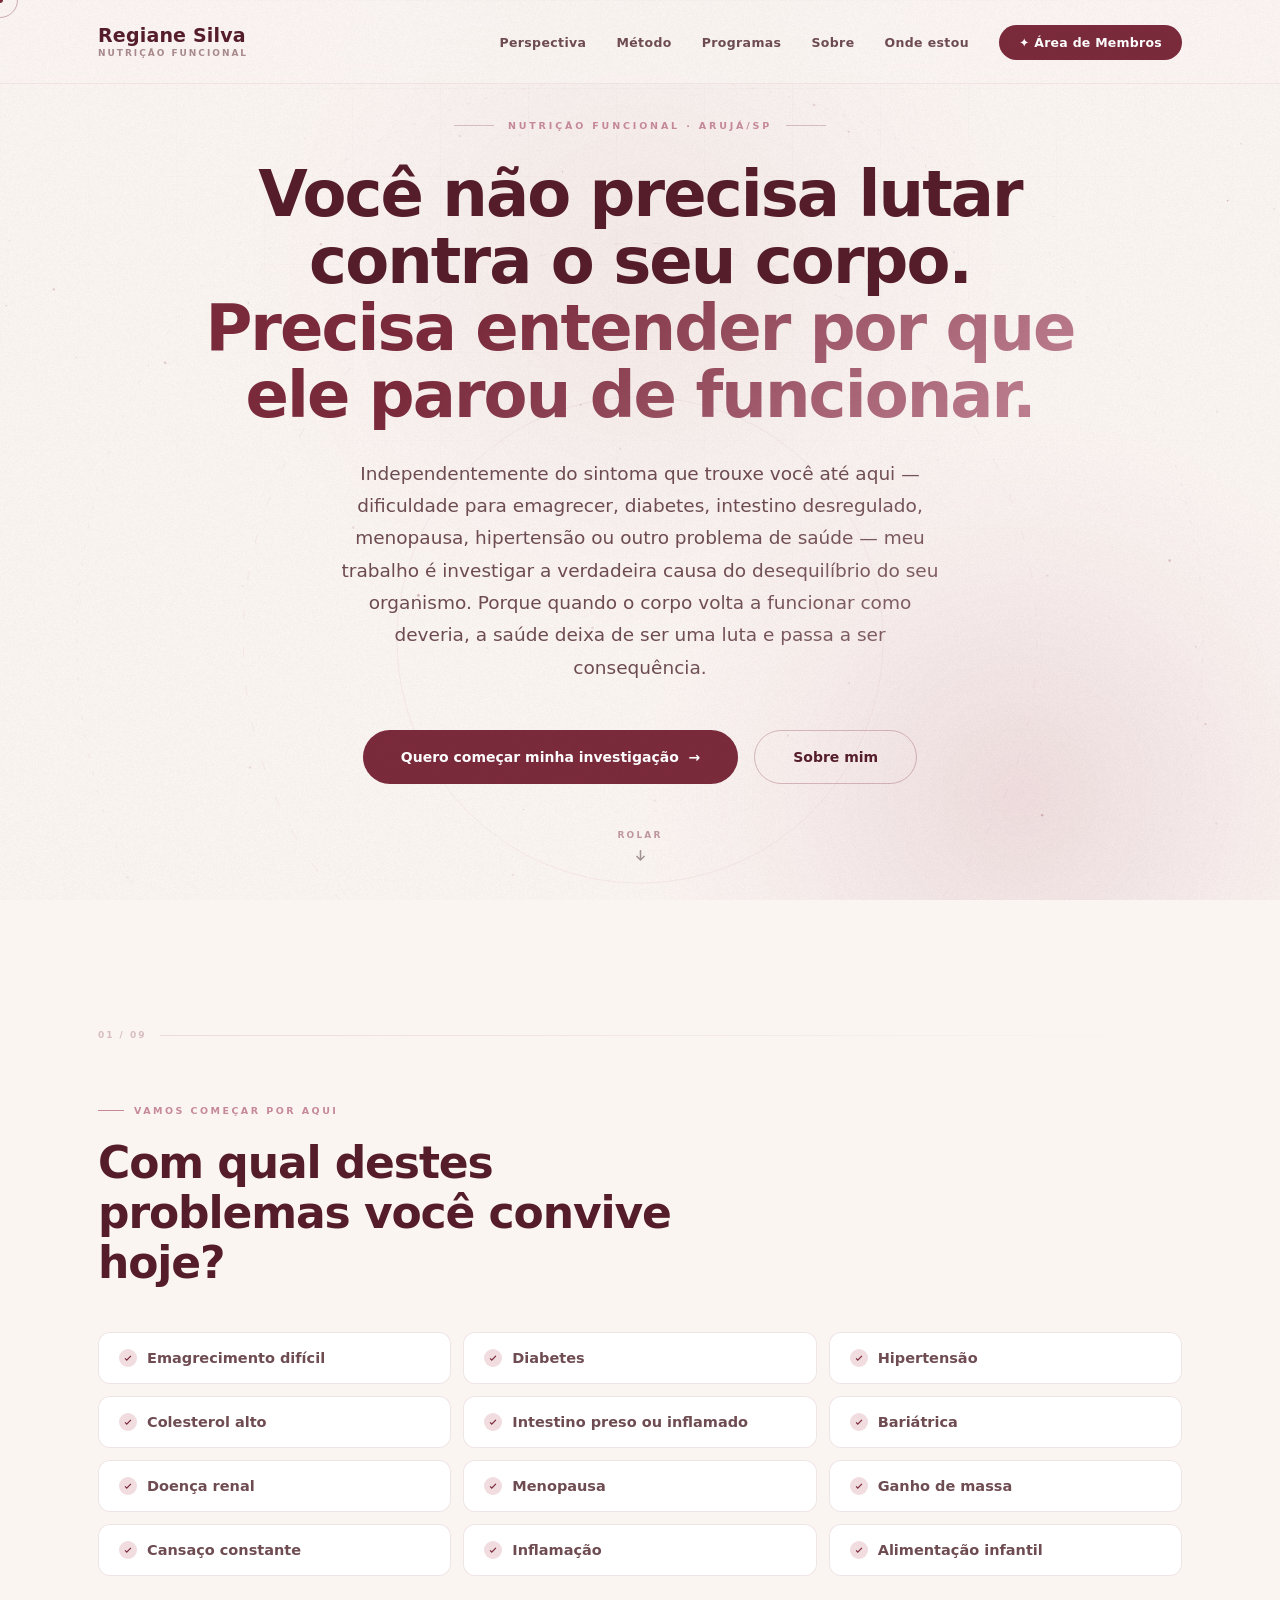
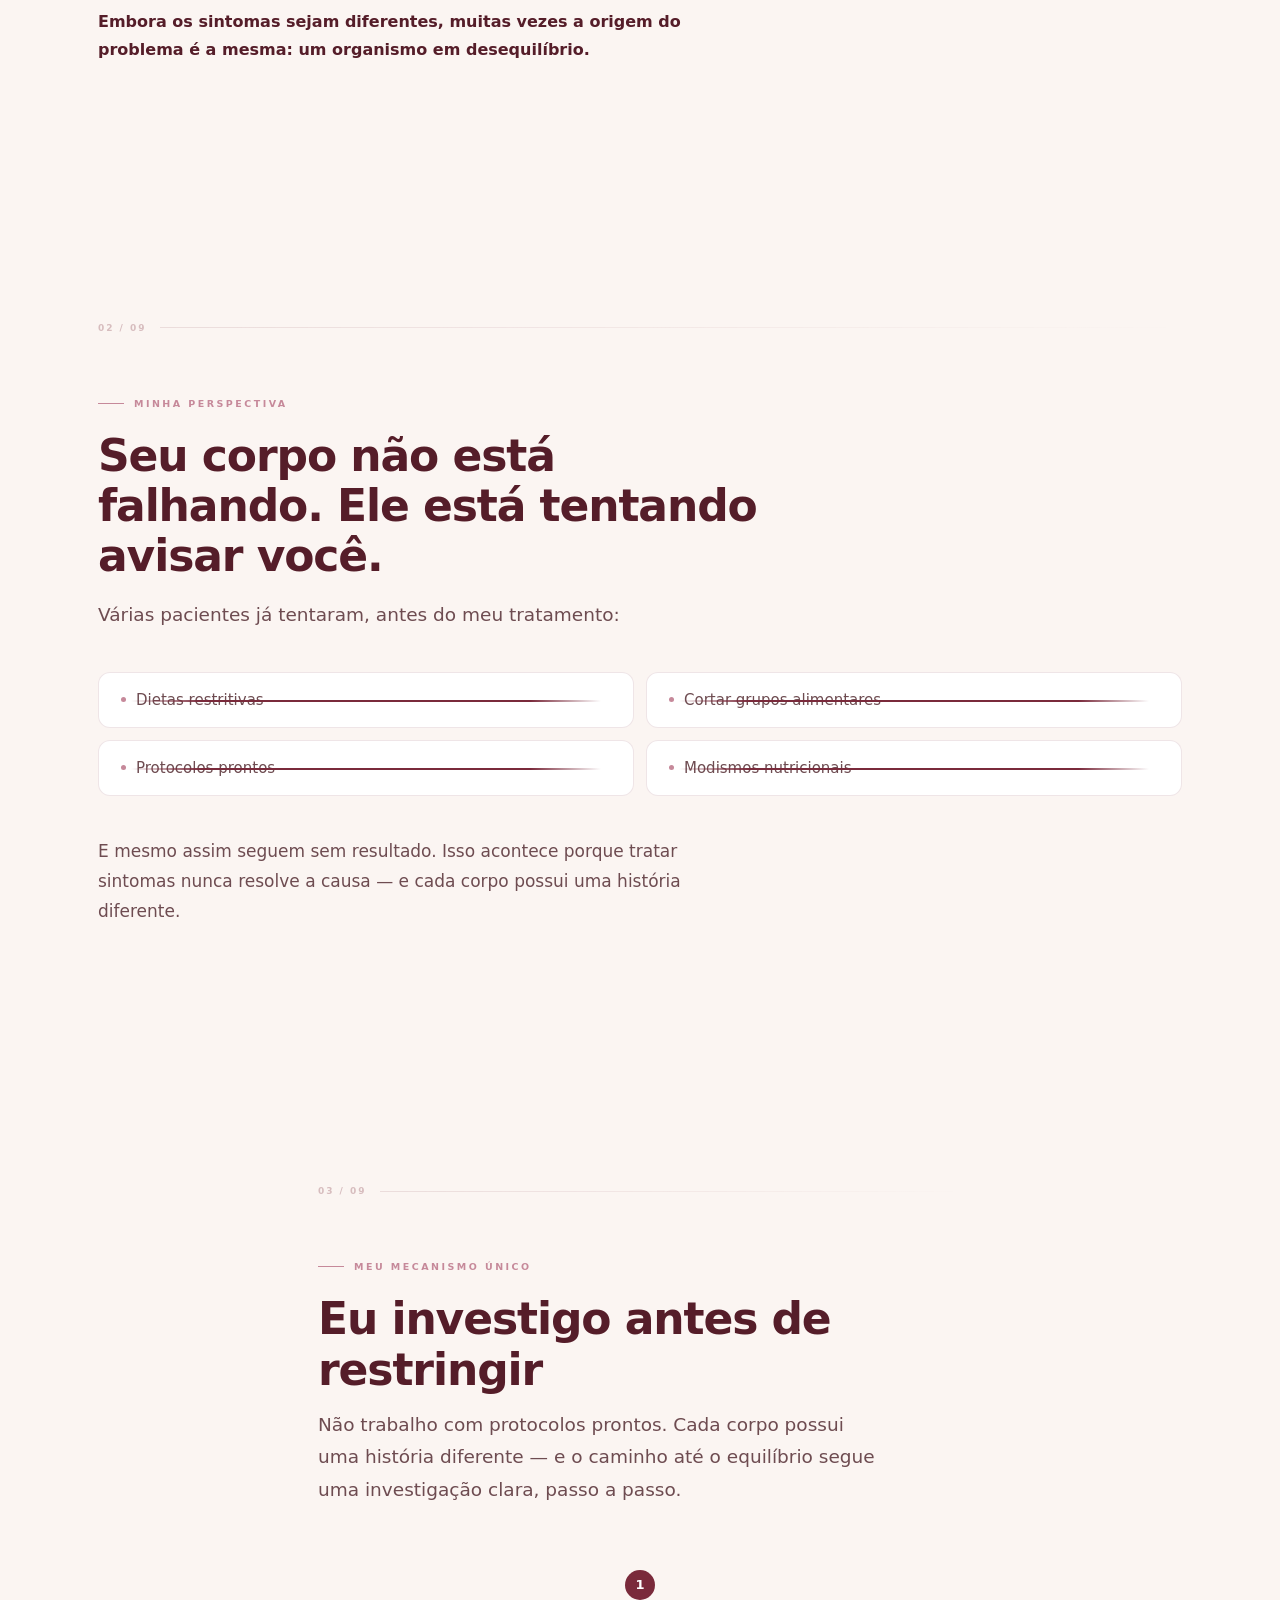
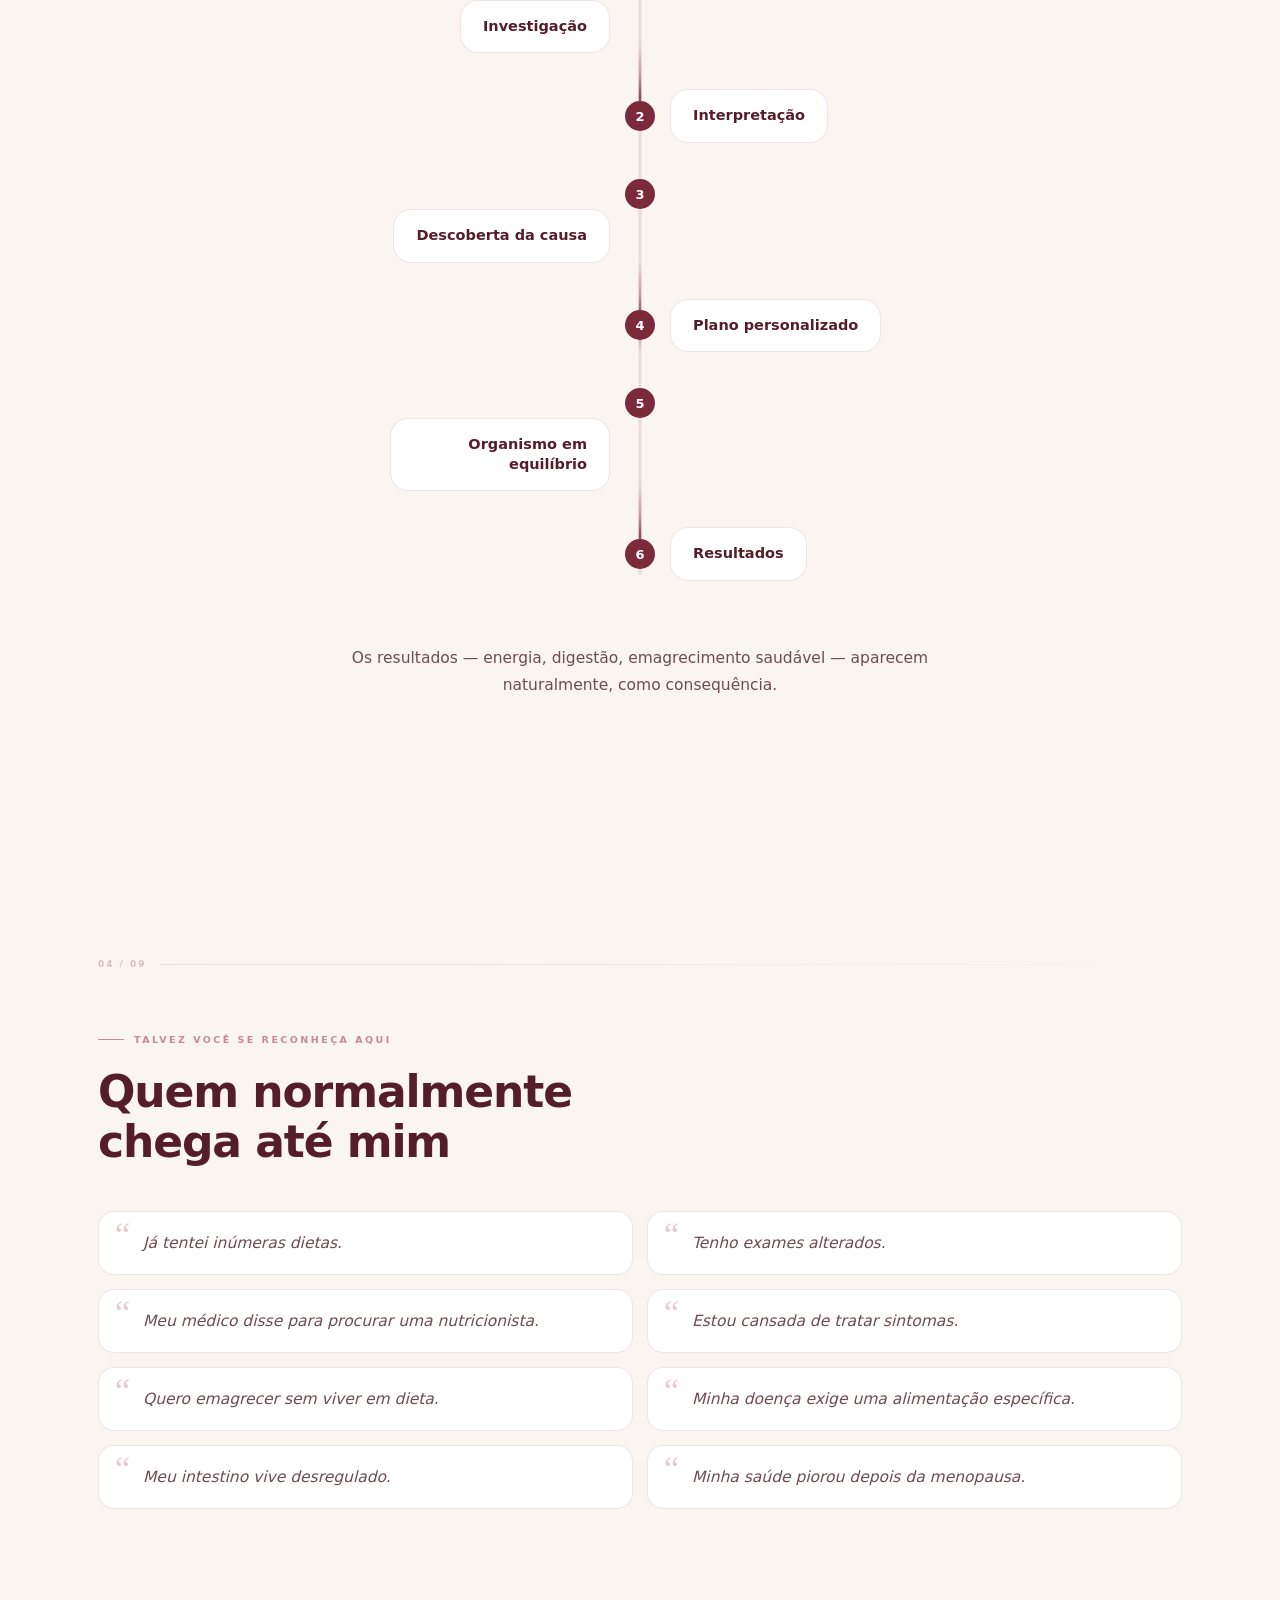
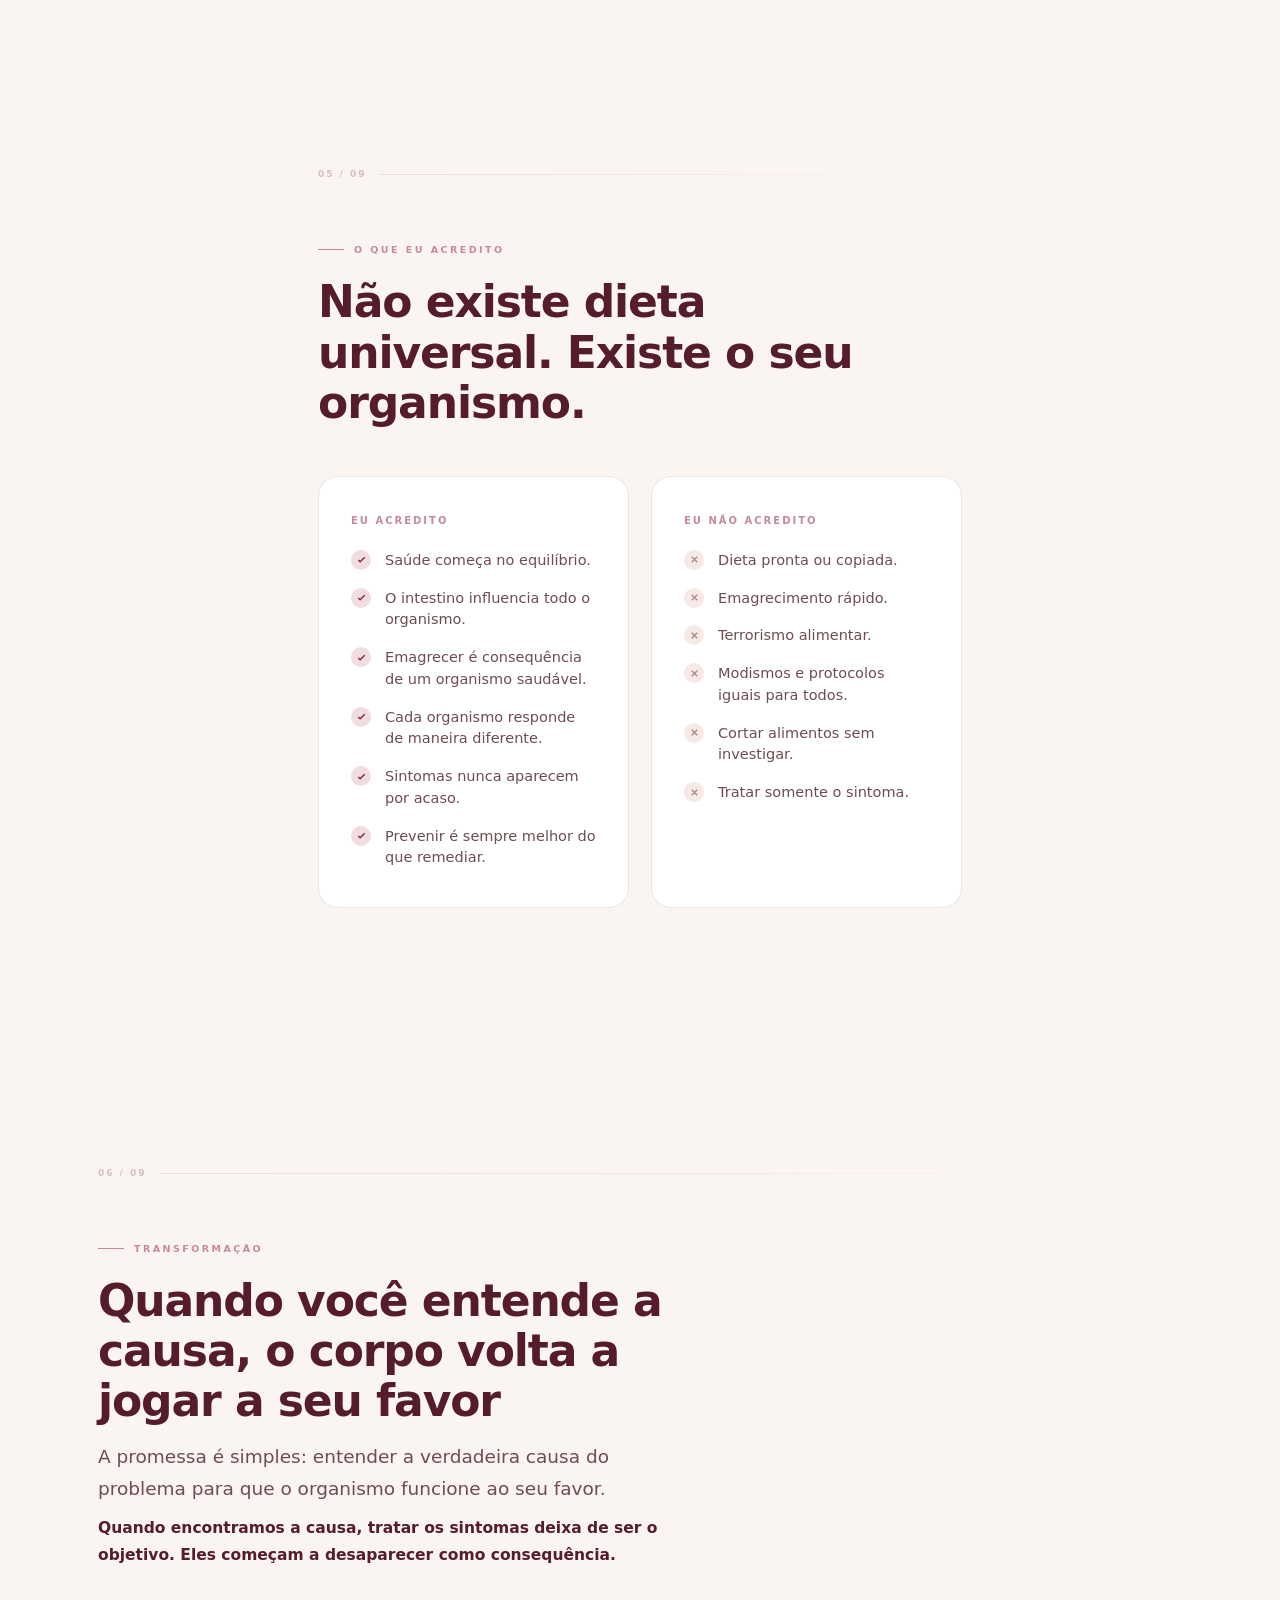
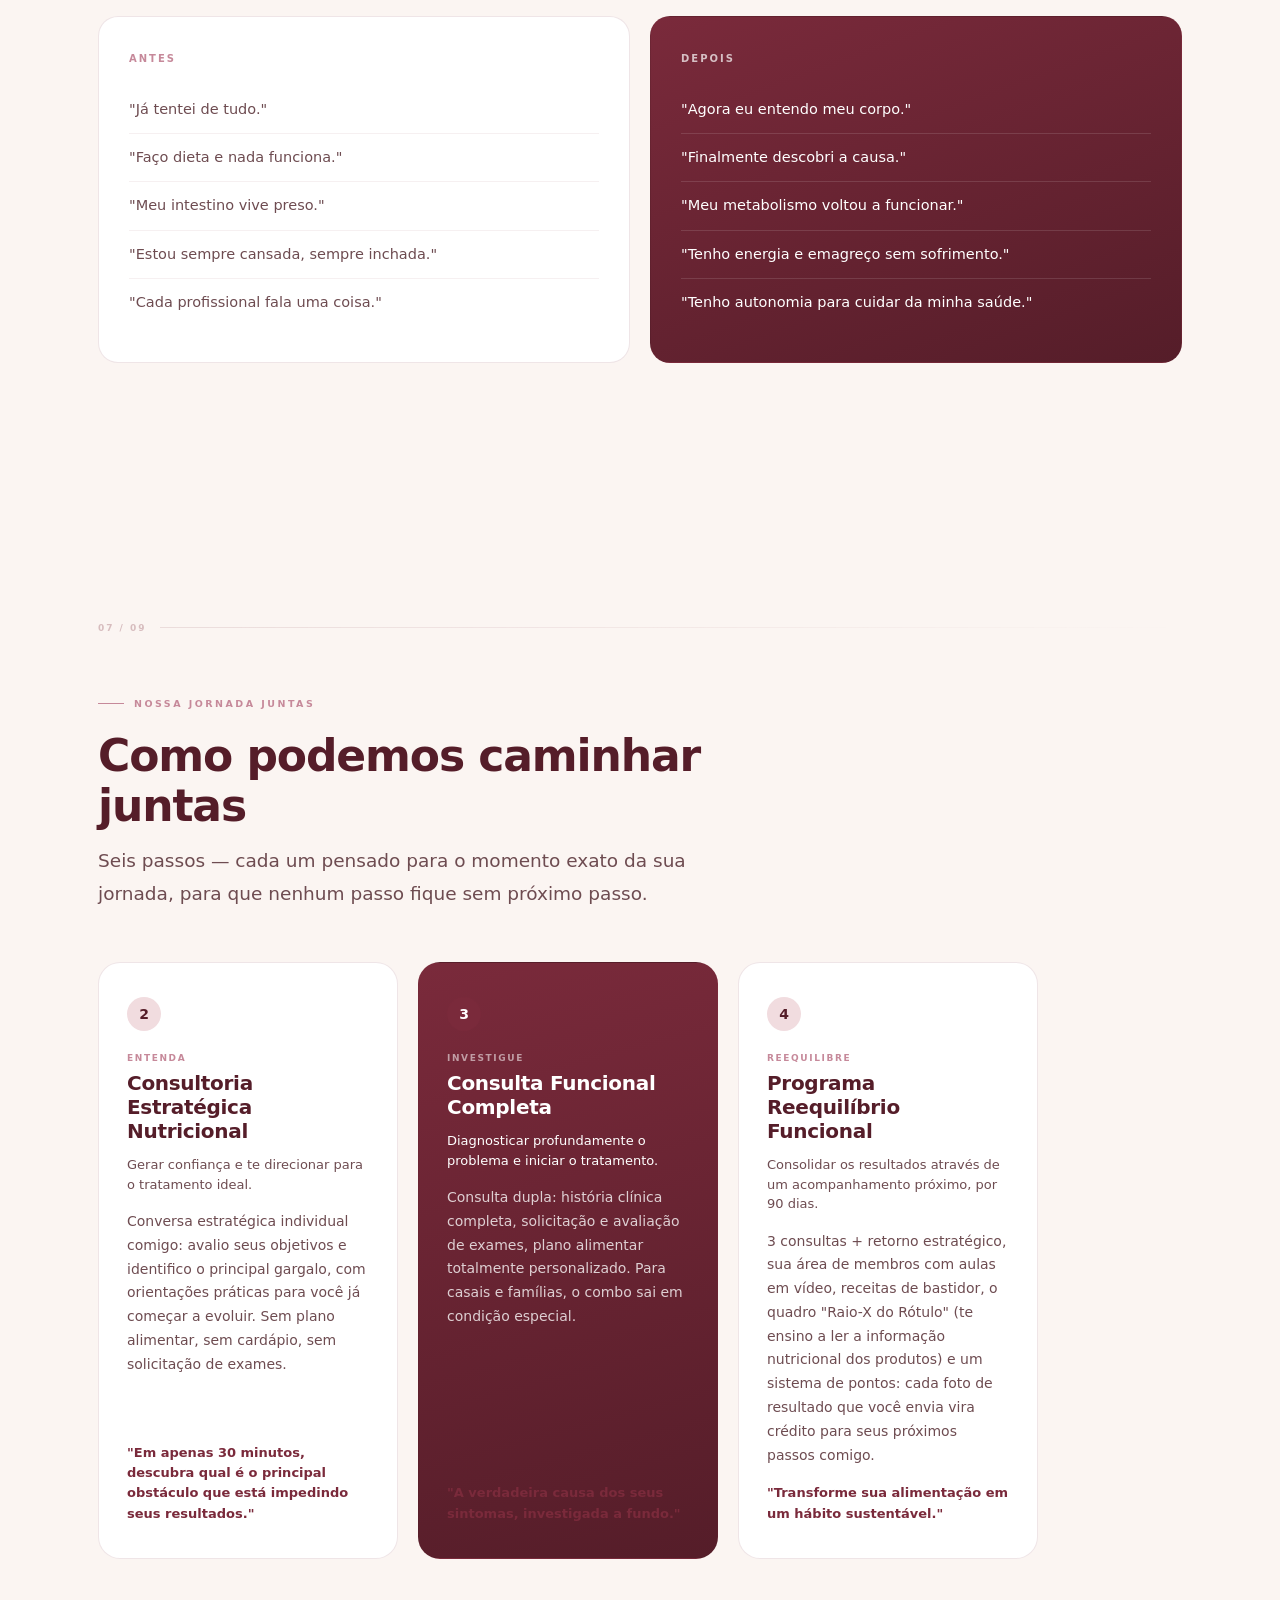
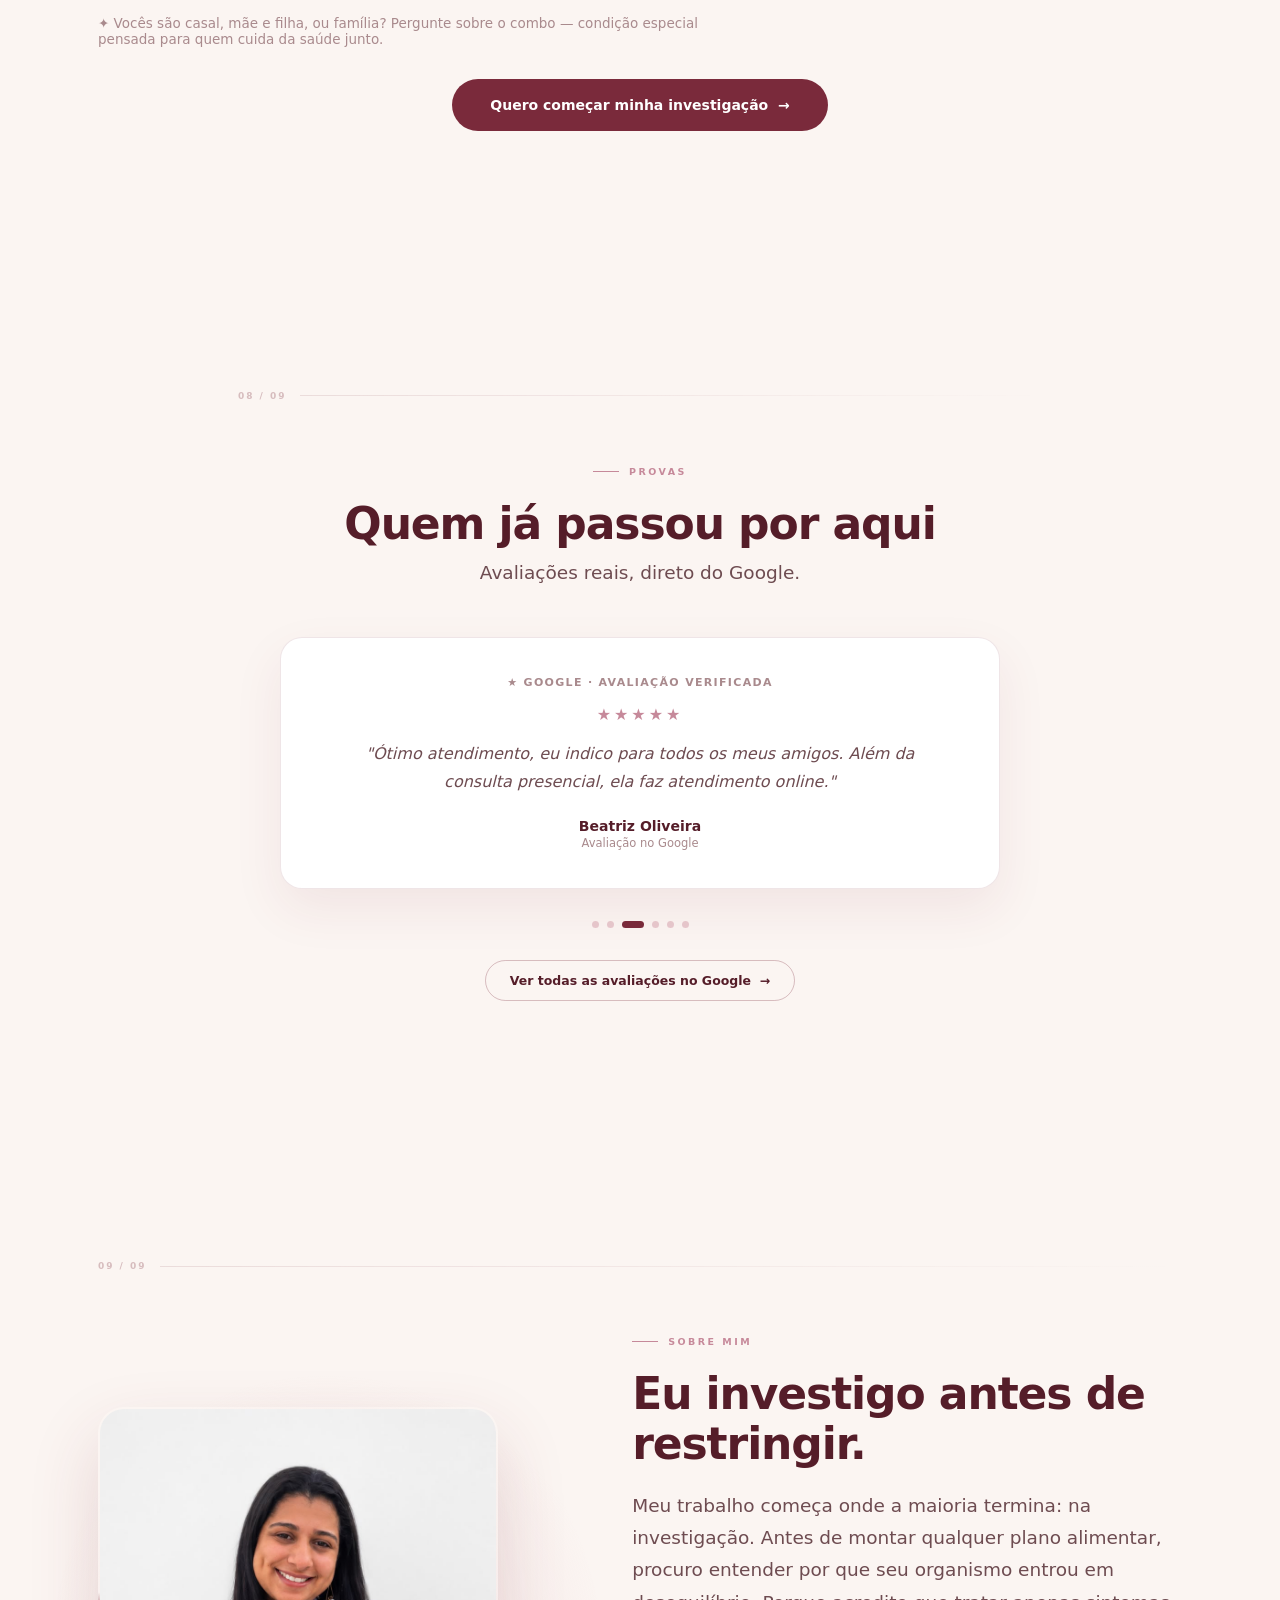
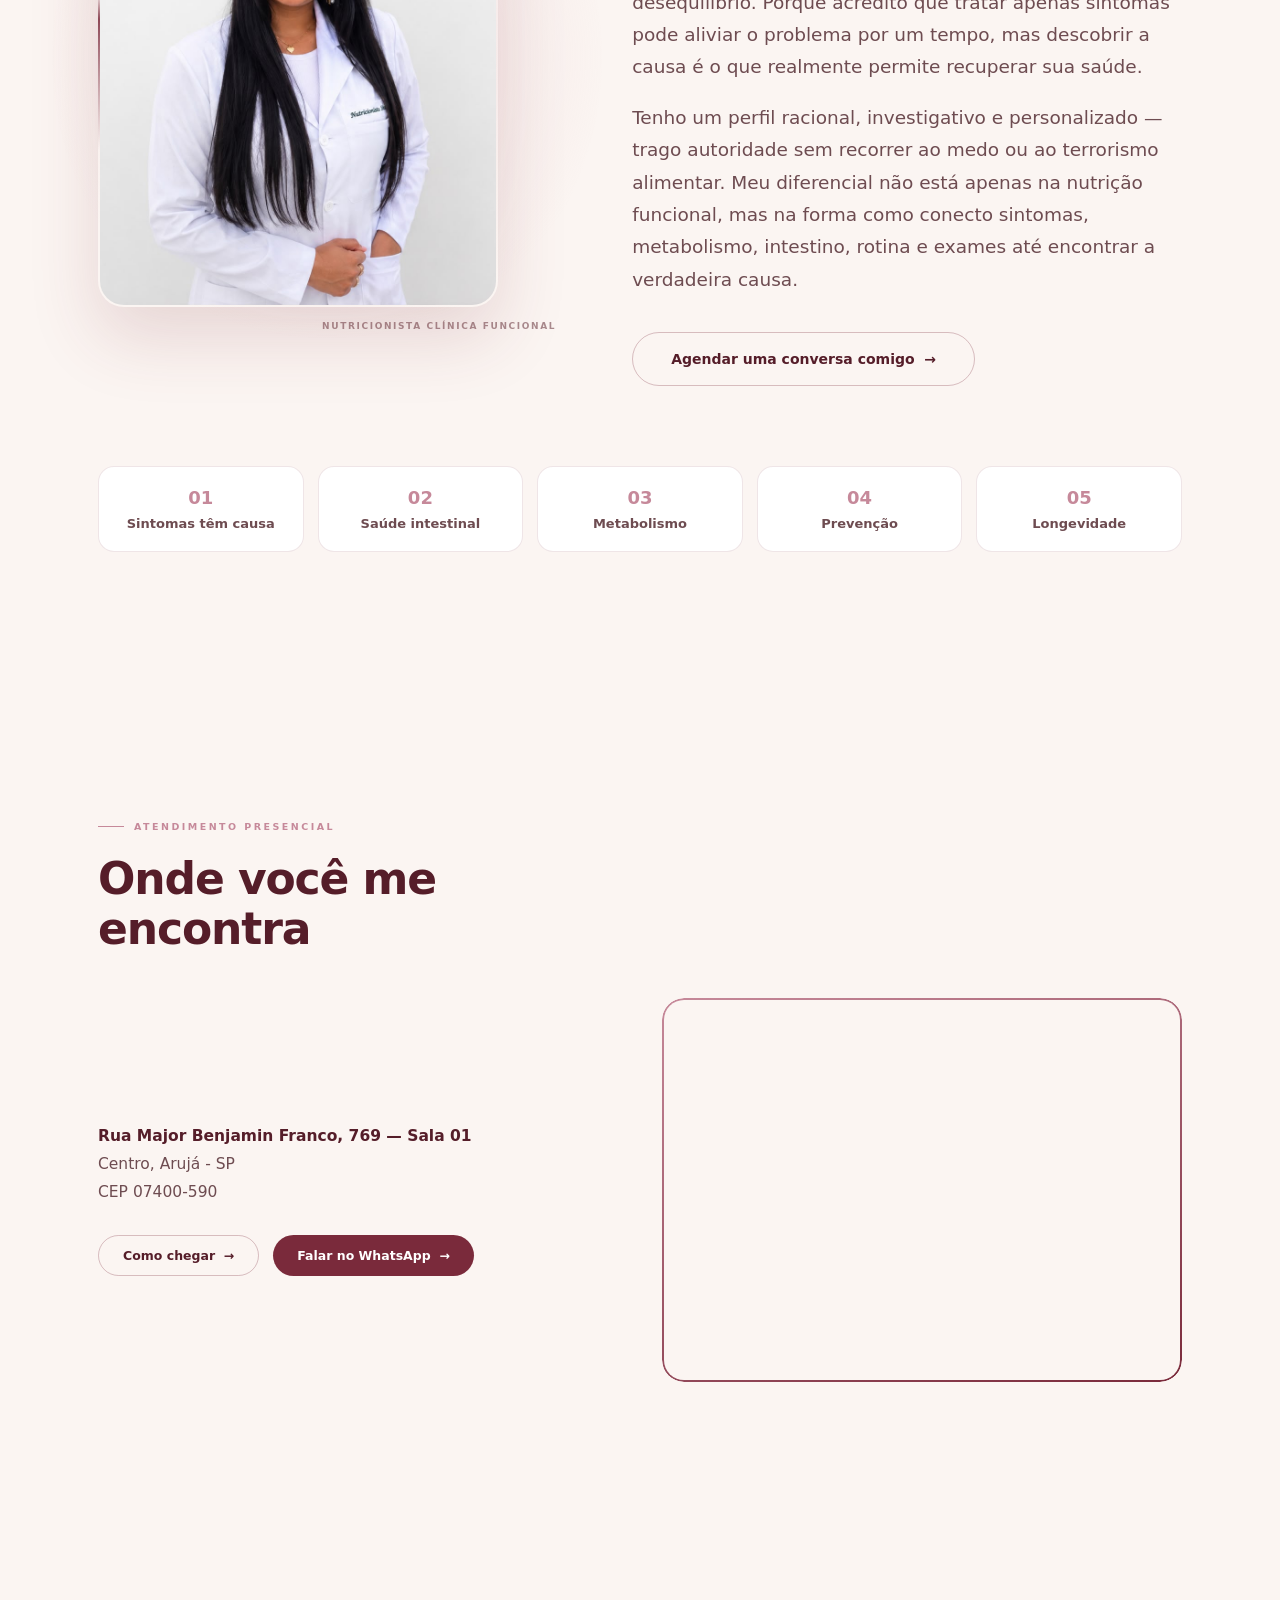
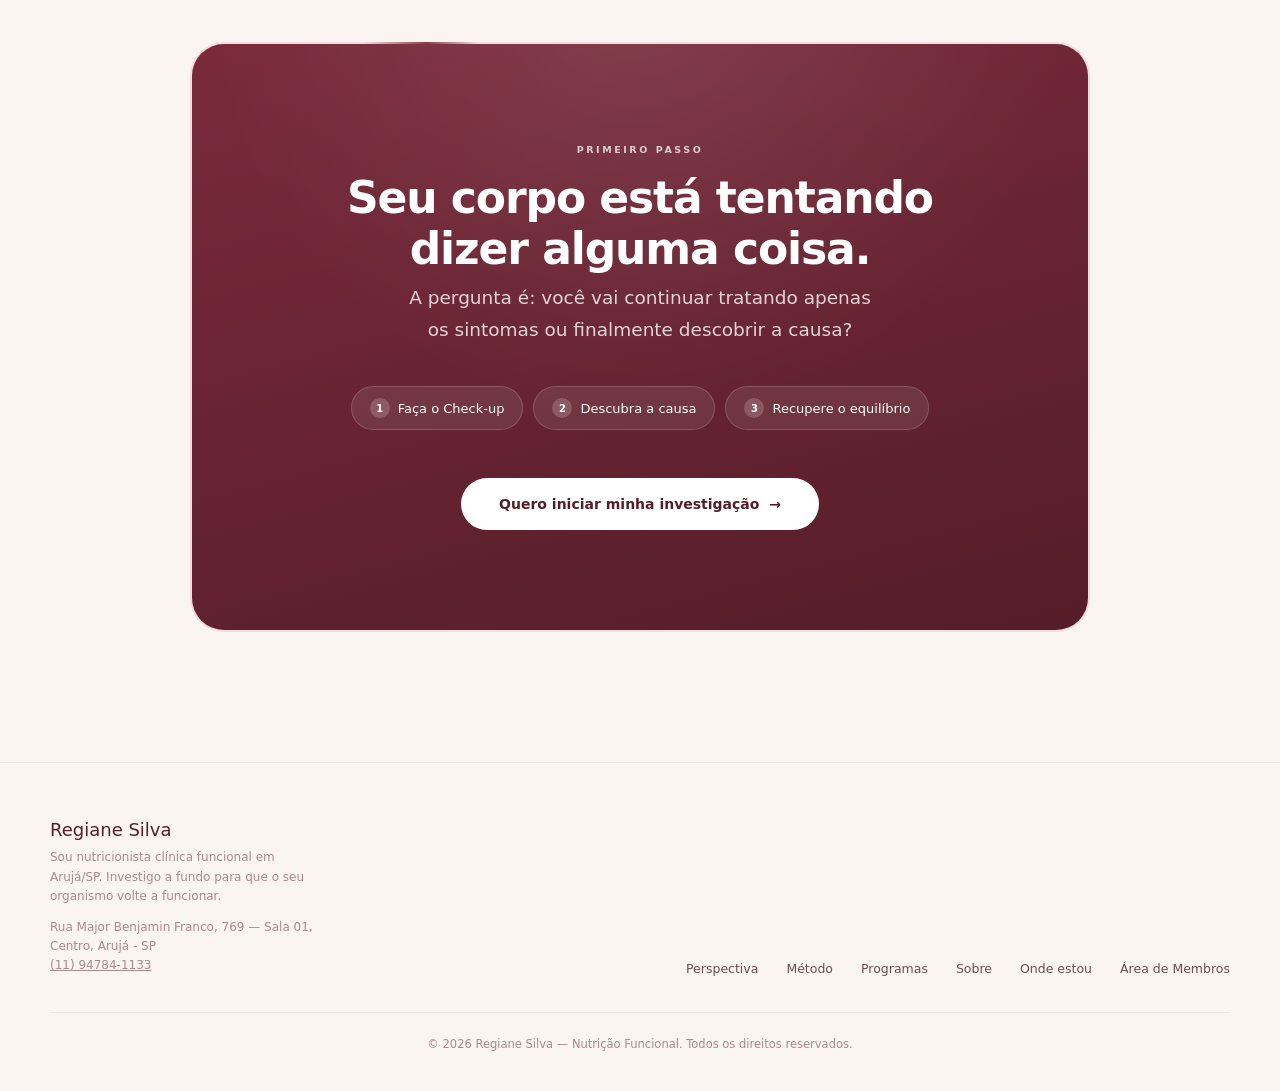
==== index.html @ 36eeb070 "Otimiza SEO: dados estruturados, Open Graph, robots.txt e sitemap Segue as recomendacoes atuais do G" ====
<!DOCTYPE html>
<html lang="pt-BR">
<head>
<meta charset="UTF-8" />
<meta name="viewport" content="width=device-width, initial-scale=1.0" />
<title>Regiane Silva — Nutrição Funcional | Investigar antes de restringir</title>
<meta name="description" content="Regiane Silva, nutricionista funcional em Arujá/SP. Investigação personalizada para encontrar a verdadeira causa dos seus sintomas — o emagrecimento vem como consequência." />
<meta name="robots" content="index, follow" />
<link rel="canonical" href="https://regianemariasilva22-sudo.github.io/site-regiane-silva/" />

<meta property="og:type" content="business.business" />
<meta property="og:site_name" content="Regiane Silva — Nutrição Funcional" />
<meta property="og:title" content="Regiane Silva — Nutrição Funcional | Investigar antes de restringir" />
<meta property="og:description" content="Regiane Silva, nutricionista funcional em Arujá/SP. Investigação personalizada para encontrar a verdadeira causa dos seus sintomas — o emagrecimento vem como consequência." />
<meta property="og:image" content="https://regianemariasilva22-sudo.github.io/site-regiane-silva/assets/img/regiane-retrato.jpg" />
<meta property="og:url" content="https://regianemariasilva22-sudo.github.io/site-regiane-silva/" />
<meta property="og:locale" content="pt_BR" />
<meta name="twitter:card" content="summary_large_image" />
<meta name="twitter:title" content="Regiane Silva — Nutrição Funcional" />
<meta name="twitter:description" content="Investigação personalizada para encontrar a verdadeira causa dos seus sintomas — o emagrecimento vem como consequência." />
<meta name="twitter:image" content="https://regianemariasilva22-sudo.github.io/site-regiane-silva/assets/img/regiane-retrato.jpg" />

<script type="application/ld+json">
{
  "@context": "https://schema.org",
  "@type": "Dietitian",
  "name": "Regiane Silva",
  "image": "https://regianemariasilva22-sudo.github.io/site-regiane-silva/assets/img/regiane-retrato.jpg",
  "description": "Nutricionista clínica funcional em Arujá/SP. Investigação personalizada da causa dos sintomas, com foco em emagrecimento como consequência do reequilíbrio do organismo.",
  "url": "https://regianemariasilva22-sudo.github.io/site-regiane-silva/",
  "telephone": "+5511947841133",
  "priceRange": "$$",
  "address": {
    "@type": "PostalAddress",
    "streetAddress": "Rua Major Benjamin Franco, 769 - Sala 01",
    "addressLocality": "Arujá",
    "addressRegion": "SP",
    "postalCode": "07400-590",
    "addressCountry": "BR"
  }
}
</script>

<link rel="stylesheet" href="assets/css/style.css" />
</head>
<body>

<!-- ── fixed elements ── -->
<canvas id="bg-canvas"></canvas>
<canvas id="grain-canvas"></canvas>
<div class="grid-bg"></div>
<div class="scan-line"></div>
<div class="c-dot" id="cdot"></div>
<div class="c-ring" id="cring"></div>

<!-- ── loader ── -->
<div id="loader">
  <div class="loader-mark">Regiane Silva</div>
  <div class="loader-bar-wrap"><div class="loader-bar" id="loader-bar"></div></div>
</div>

<!-- ── nav ── -->
<nav>
  <div class="nav-inner">
    <a href="#home" class="nav-logo">
      <span class="lg-name">Regiane Silva</span>
      <span class="lg-sub">Nutrição Funcional</span>
    </a>
    <ul class="nav-links">
      <li><a href="#perspectiva">Perspectiva</a></li>
      <li><a href="#metodo">Método</a></li>
      <li><a href="#produtos">Programas</a></li>
      <li><a href="#sobre">Sobre</a></li>
      <li><a href="#local">Onde estou</a></li>
      <li><a href="membros/index.html" class="nav-cta">✦ Área de Membros</a></li>
    </ul>
    <button class="nav-toggle" aria-label="Abrir menu"><span></span><span></span><span></span></button>
  </div>
</nav>

<!-- ══════════════════════════════ HERO ══════════════════════════════ -->
<section class="hero" id="home">
  <svg class="hero-rings" viewBox="0 0 1000 1000" preserveAspectRatio="xMidYMid slice">
    <circle class="orbit orbit-1" cx="500" cy="500" r="440"/>
    <circle class="orbit orbit-2" cx="500" cy="500" r="310"/>
    <circle class="orbit orbit-3" cx="500" cy="500" r="190" stroke-width=".3"/>
  </svg>
  <div class="hero-glow"></div>

  <p class="hero-eyebrow reveal">Nutrição Funcional · Arujá/SP</p>
  <h1 class="h1 reveal">
    Você não precisa lutar<br>contra o seu corpo.
    <em>Precisa entender por que ele parou de funcionar.</em>
  </h1>
  <p class="lead reveal">Independentemente do sintoma que trouxe você até aqui — dificuldade para emagrecer, diabetes, intestino desregulado, menopausa, hipertensão ou outro problema de saúde — meu trabalho é investigar a verdadeira causa do desequilíbrio do seu organismo. Porque quando o corpo volta a funcionar como deveria, a saúde deixa de ser uma luta e passa a ser consequência.</p>
  <div class="hero-actions">
    <a href="https://wa.me/5511947841133?text=Ol%C3%A1%2C%20Regiane%21%20Vim%20pelo%20site%20e%20quero%20come%C3%A7ar%20minha%20investiga%C3%A7%C3%A3o." target="_blank" rel="noopener" class="btn btn-primary reveal">Quero começar minha investigação &nbsp;→</a>
    <a href="#sobre" class="btn btn-outline reveal">Sobre mim</a>
  </div>

  <div class="scroll-hint" aria-hidden="true">
    <span>Rolar</span>
    <svg width="14" height="14" viewBox="0 0 14 14" fill="none" stroke="currentColor" stroke-width="1.5"><path d="M7 2v10M3 8l4 4 4-4"/></svg>
  </div>
</section>

<!-- ══════════════════════════════ IDENTIFICAÇÃO ══════════════════════════════ -->
<section data-step="1">
  <div class="container">
    <div class="sec-divider"><span class="num">01 / 09</span><div class="line"></div></div>
    <div class="sec-tag reveal">Vamos começar por aqui</div>
    <h2 class="h2 reveal" style="max-width:640px;margin-bottom:8px;">Com qual destes problemas você convive hoje?</h2>

    <div class="id-grid">
      <div class="id-pill reveal"><span class="chk"><svg viewBox="0 0 24 24" fill="none" stroke="currentColor" stroke-width="3"><path d="M5 13l4 4L19 7"/></svg></span>Emagrecimento difícil</div>
      <div class="id-pill reveal d1"><span class="chk"><svg viewBox="0 0 24 24" fill="none" stroke="currentColor" stroke-width="3"><path d="M5 13l4 4L19 7"/></svg></span>Diabetes</div>
      <div class="id-pill reveal d2"><span class="chk"><svg viewBox="0 0 24 24" fill="none" stroke="currentColor" stroke-width="3"><path d="M5 13l4 4L19 7"/></svg></span>Hipertensão</div>
      <div class="id-pill reveal d3"><span class="chk"><svg viewBox="0 0 24 24" fill="none" stroke="currentColor" stroke-width="3"><path d="M5 13l4 4L19 7"/></svg></span>Colesterol alto</div>
      <div class="id-pill reveal d4"><span class="chk"><svg viewBox="0 0 24 24" fill="none" stroke="currentColor" stroke-width="3"><path d="M5 13l4 4L19 7"/></svg></span>Intestino preso ou inflamado</div>
      <div class="id-pill reveal d5"><span class="chk"><svg viewBox="0 0 24 24" fill="none" stroke="currentColor" stroke-width="3"><path d="M5 13l4 4L19 7"/></svg></span>Bariátrica</div>
      <div class="id-pill reveal"><span class="chk"><svg viewBox="0 0 24 24" fill="none" stroke="currentColor" stroke-width="3"><path d="M5 13l4 4L19 7"/></svg></span>Doença renal</div>
      <div class="id-pill reveal d1"><span class="chk"><svg viewBox="0 0 24 24" fill="none" stroke="currentColor" stroke-width="3"><path d="M5 13l4 4L19 7"/></svg></span>Menopausa</div>
      <div class="id-pill reveal d2"><span class="chk"><svg viewBox="0 0 24 24" fill="none" stroke="currentColor" stroke-width="3"><path d="M5 13l4 4L19 7"/></svg></span>Ganho de massa</div>
      <div class="id-pill reveal d3"><span class="chk"><svg viewBox="0 0 24 24" fill="none" stroke="currentColor" stroke-width="3"><path d="M5 13l4 4L19 7"/></svg></span>Cansaço constante</div>
      <div class="id-pill reveal d4"><span class="chk"><svg viewBox="0 0 24 24" fill="none" stroke="currentColor" stroke-width="3"><path d="M5 13l4 4L19 7"/></svg></span>Inflamação</div>
      <div class="id-pill reveal d5"><span class="chk"><svg viewBox="0 0 24 24" fill="none" stroke="currentColor" stroke-width="3"><path d="M5 13l4 4L19 7"/></svg></span>Alimentação infantil</div>
    </div>

    <p class="reveal" style="font-size:16px;font-weight:600;color:var(--marsala-deep);max-width:640px;line-height:1.7;margin-top:12px;">
      Embora os sintomas sejam diferentes, muitas vezes a origem do problema é a mesma: um organismo em desequilíbrio.
    </p>
  </div>
</section>

<!-- ══════════════════════════════ PERSPECTIVA ══════════════════════════════ -->
<section id="perspectiva" data-step="2">
  <div class="container">
    <div class="sec-divider"><span class="num">02 / 09</span><div class="line"></div></div>
    <div class="sec-tag reveal">Minha Perspectiva</div>
    <h2 class="h2 reveal" style="max-width:680px;margin-bottom:18px;">Seu corpo não está falhando. Ele está tentando avisar você.</h2>
    <p class="lead reveal">Várias pacientes já tentaram, antes do meu tratamento:</p>

    <div class="tried-grid">
      <div class="tried-pill slide-l">Dietas restritivas<span class="strike"></span></div>
      <div class="tried-pill slide-r d1">Cortar grupos alimentares<span class="strike"></span></div>
      <div class="tried-pill slide-l d1">Protocolos prontos<span class="strike"></span></div>
      <div class="tried-pill slide-r d2">Modismos nutricionais<span class="strike"></span></div>
    </div>

    <p class="reveal" style="font-size:17px;font-weight:500;color:var(--ink-soft);max-width:640px;line-height:1.78;margin-top:16px;">
      E mesmo assim seguem sem resultado. Isso acontece porque tratar sintomas nunca resolve a causa — e cada corpo possui uma história diferente.
    </p>
  </div>
</section>

<!-- ══════════════════════════════ MECANISMO ÚNICO ══════════════════════════════ -->
<section id="metodo" data-step="3">
  <div class="container-sm">
    <div class="sec-divider"><span class="num">03 / 09</span><div class="line"></div></div>
    <div class="sec-tag reveal">Meu Mecanismo Único</div>
    <h2 class="h2 reveal" style="max-width:620px;margin-bottom:14px;">Eu investigo antes de restringir</h2>
    <p class="lead reveal" style="max-width:560px;">Não trabalho com protocolos prontos. Cada corpo possui uma história diferente — e o caminho até o equilíbrio segue uma investigação clara, passo a passo.</p>

    <div class="timeline">
      <div class="timeline-step reveal"><span class="tn">1</span><div class="timeline-card">Investigação</div></div>
      <div class="timeline-step reveal d1"><span class="tn">2</span><div class="timeline-card">Interpretação</div></div>
      <div class="timeline-step reveal d2"><span class="tn">3</span><div class="timeline-card">Descoberta da causa</div></div>
      <div class="timeline-step reveal d3"><span class="tn">4</span><div class="timeline-card">Plano personalizado</div></div>
      <div class="timeline-step reveal d4"><span class="tn">5</span><div class="timeline-card">Organismo em equilíbrio</div></div>
      <div class="timeline-step reveal d5"><span class="tn">6</span><div class="timeline-card">Resultados</div></div>
    </div>

    <p class="reveal" style="margin-top:8px;font-size:15.5px;color:var(--ink-soft);line-height:1.75;text-align:center;">
      Os resultados — energia, digestão, emagrecimento saudável — aparecem naturalmente, como consequência.
    </p>
  </div>
</section>

<!-- ══════════════════════════════ QUEM CHEGA ATÉ MIM ══════════════════════════════ -->
<section data-step="4">
  <div class="container">
    <div class="sec-divider"><span class="num">04 / 09</span><div class="line"></div></div>
    <div class="sec-tag reveal">Talvez você se reconheça aqui</div>
    <h2 class="h2 reveal" style="max-width:560px;margin-bottom:0;">Quem normalmente chega até mim</h2>

    <div class="quotes-grid">
      <div class="quote-pill reveal d1">Já tentei inúmeras dietas.</div>
      <div class="quote-pill reveal d2">Tenho exames alterados.</div>
      <div class="quote-pill reveal d3">Meu médico disse para procurar uma nutricionista.</div>
      <div class="quote-pill reveal d4">Estou cansada de tratar sintomas.</div>
      <div class="quote-pill reveal d1">Quero emagrecer sem viver em dieta.</div>
      <div class="quote-pill reveal d2">Minha doença exige uma alimentação específica.</div>
      <div class="quote-pill reveal d3">Meu intestino vive desregulado.</div>
      <div class="quote-pill reveal d4">Minha saúde piorou depois da menopausa.</div>
    </div>
  </div>
</section>

<!-- ══════════════════════════════ CRENÇAS ══════════════════════════════ -->
<section data-step="5">
  <div class="container-sm">
    <div class="sec-divider"><span class="num">05 / 09</span><div class="line"></div></div>
    <div class="sec-tag reveal">O que eu acredito</div>
    <h2 class="h2 reveal" style="max-width:560px;margin-bottom:0;">Não existe dieta universal. Existe o seu organismo.</h2>

    <div class="beliefs-split">
      <div class="belief-col reveal d1">
        <h4>Eu acredito</h4>
        <ul class="belief-list yes">
          <li><span class="badge"><svg viewBox="0 0 24 24" fill="none" stroke="currentColor" stroke-width="3"><path d="M5 13l4 4L19 7"/></svg></span>Saúde começa no equilíbrio.</li>
          <li><span class="badge"><svg viewBox="0 0 24 24" fill="none" stroke="currentColor" stroke-width="3"><path d="M5 13l4 4L19 7"/></svg></span>O intestino influencia todo o organismo.</li>
          <li><span class="badge"><svg viewBox="0 0 24 24" fill="none" stroke="currentColor" stroke-width="3"><path d="M5 13l4 4L19 7"/></svg></span>Emagrecer é consequência de um organismo saudável.</li>
          <li><span class="badge"><svg viewBox="0 0 24 24" fill="none" stroke="currentColor" stroke-width="3"><path d="M5 13l4 4L19 7"/></svg></span>Cada organismo responde de maneira diferente.</li>
          <li><span class="badge"><svg viewBox="0 0 24 24" fill="none" stroke="currentColor" stroke-width="3"><path d="M5 13l4 4L19 7"/></svg></span>Sintomas nunca aparecem por acaso.</li>
          <li><span class="badge"><svg viewBox="0 0 24 24" fill="none" stroke="currentColor" stroke-width="3"><path d="M5 13l4 4L19 7"/></svg></span>Prevenir é sempre melhor do que remediar.</li>
        </ul>
      </div>
      <div class="belief-col reveal d2">
        <h4>Eu não acredito</h4>
        <ul class="belief-list no">
          <li><span class="badge"><svg viewBox="0 0 24 24" fill="none" stroke="currentColor" stroke-width="3"><path d="M6 6l12 12M18 6L6 18"/></svg></span>Dieta pronta ou copiada.</li>
          <li><span class="badge"><svg viewBox="0 0 24 24" fill="none" stroke="currentColor" stroke-width="3"><path d="M6 6l12 12M18 6L6 18"/></svg></span>Emagrecimento rápido.</li>
          <li><span class="badge"><svg viewBox="0 0 24 24" fill="none" stroke="currentColor" stroke-width="3"><path d="M6 6l12 12M18 6L6 18"/></svg></span>Terrorismo alimentar.</li>
          <li><span class="badge"><svg viewBox="0 0 24 24" fill="none" stroke="currentColor" stroke-width="3"><path d="M6 6l12 12M18 6L6 18"/></svg></span>Modismos e protocolos iguais para todos.</li>
          <li><span class="badge"><svg viewBox="0 0 24 24" fill="none" stroke="currentColor" stroke-width="3"><path d="M6 6l12 12M18 6L6 18"/></svg></span>Cortar alimentos sem investigar.</li>
          <li><span class="badge"><svg viewBox="0 0 24 24" fill="none" stroke="currentColor" stroke-width="3"><path d="M6 6l12 12M18 6L6 18"/></svg></span>Tratar somente o sintoma.</li>
        </ul>
      </div>
    </div>
  </div>
</section>

<!-- ══════════════════════════════ TRANSFORMAÇÃO ══════════════════════════════ -->
<section data-step="6">
  <div class="container">
    <div class="sec-divider"><span class="num">06 / 09</span><div class="line"></div></div>
    <div class="sec-tag reveal">Transformação</div>
    <h2 class="h2 reveal" style="max-width:600px;margin-bottom:14px;">Quando você entende a causa, o corpo volta a jogar a seu favor</h2>
    <p class="lead reveal" style="max-width:600px;">A promessa é simples: entender a verdadeira causa do problema para que o organismo funcione ao seu favor.</p>
    <p class="reveal" style="font-size:15.5px;font-weight:600;color:var(--marsala-deep);max-width:600px;line-height:1.7;margin-top:10px;">
      Quando encontramos a causa, tratar os sintomas deixa de ser o objetivo. Eles começam a desaparecer como consequência.
    </p>

    <div class="ba-grid">
      <div class="ba-col before reveal d1">
        <h4>Antes</h4>
        <div class="ba-item">"Já tentei de tudo."</div>
        <div class="ba-item">"Faço dieta e nada funciona."</div>
        <div class="ba-item">"Meu intestino vive preso."</div>
        <div class="ba-item">"Estou sempre cansada, sempre inchada."</div>
        <div class="ba-item">"Cada profissional fala uma coisa."</div>
      </div>
      <div class="ba-col after reveal d2">
        <h4>Depois</h4>
        <div class="ba-item">"Agora eu entendo meu corpo."</div>
        <div class="ba-item">"Finalmente descobri a causa."</div>
        <div class="ba-item">"Meu metabolismo voltou a funcionar."</div>
        <div class="ba-item">"Tenho energia e emagreço sem sofrimento."</div>
        <div class="ba-item">"Tenho autonomia para cuidar da minha saúde."</div>
      </div>
    </div>
  </div>
</section>

<!-- ══════════════════════════════ COMO PODEMOS CAMINHAR JUNTOS ══════════════════════════════ -->
<section id="produtos" data-step="7">
  <div class="container">
    <div class="sec-divider"><span class="num">07 / 09</span><div class="line"></div></div>
    <div class="sec-tag reveal">Nossa Jornada Juntas</div>
    <h2 class="h2 reveal" style="max-width:640px;margin-bottom:14px;">Como podemos caminhar juntas</h2>
    <p class="lead reveal" style="max-width:620px;">Seis passos — cada um pensado para o momento exato da sua jornada, para que nenhum passo fique sem próximo passo.</p>

    <div class="ladder-track">
      <div class="ladder-card reveal">
        <div class="ladder-step">1</div>
        <div class="ladder-tag">Descubra</div>
        <h3 class="h3">Check-up Alimentar Funcional</h3>
        <p class="ladder-goal">Gerar consciência sobre o problema e te preparar para uma avaliação individual.</p>
        <p class="ladder-desc">Você responde um questionário sobre um sintoma específico e recebe, na hora, uma leitura inicial e um plano de melhorias para começar a agir hoje mesmo.</p>
        <p class="ladder-promise">"Descubra quais hábitos estão impedindo sua saúde de evoluir."</p>
      </div>
      <div class="ladder-card reveal d1">
        <div class="ladder-step">2</div>
        <div class="ladder-tag">Entenda</div>
        <h3 class="h3">Consultoria Estratégica Nutricional</h3>
        <p class="ladder-goal">Gerar confiança e te direcionar para o tratamento ideal.</p>
        <p class="ladder-desc">Conversa estratégica individual comigo: avalio seus objetivos e identifico o principal gargalo, com orientações práticas para você já começar a evoluir. Sem plano alimentar, sem cardápio, sem solicitação de exames.</p>
        <p class="ladder-promise">"Em apenas 30 minutos, descubra qual é o principal obstáculo que está impedindo seus resultados."</p>
      </div>
      <div class="ladder-card featured reveal d2">
        <div class="ladder-step">3</div>
        <div class="ladder-tag">Investigue</div>
        <h3 class="h3">Consulta Funcional Completa</h3>
        <p class="ladder-goal">Diagnosticar profundamente o problema e iniciar o tratamento.</p>
        <p class="ladder-desc">Consulta dupla: história clínica completa, solicitação e avaliação de exames, plano alimentar totalmente personalizado. Para casais e famílias, o combo sai em condição especial.</p>
        <p class="ladder-promise">"A verdadeira causa dos seus sintomas, investigada a fundo."</p>
      </div>
      <div class="ladder-card reveal d3">
        <div class="ladder-step">4</div>
        <div class="ladder-tag">Reequilibre</div>
        <h3 class="h3">Programa Reequilíbrio Funcional</h3>
        <p class="ladder-goal">Consolidar os resultados através de um acompanhamento próximo, por 90 dias.</p>
        <p class="ladder-desc">3 consultas + retorno estratégico, sua área de membros com aulas em vídeo, receitas de bastidor, o quadro "Raio-X do Rótulo" (te ensino a ler a informação nutricional dos produtos) e um sistema de pontos: cada foto de resultado que você envia vira crédito para seus próximos passos comigo.</p>
        <p class="ladder-promise">"Transforme sua alimentação em um hábito sustentável."</p>
      </div>
      <div class="ladder-card reveal d4">
        <div class="ladder-step">5</div>
        <div class="ladder-tag">Mantenha</div>
        <h3 class="h3">Clube Vida Funcional</h3>
        <p class="ladder-goal">Manter o relacionamento e aumentar seu tempo de cuidado comigo.</p>
        <p class="ladder-desc">Assinatura mensal com acesso ao meu conteúdo exclusivo direto no Instagram — bastidor, receitas, desafios e dicas, sem sair do app que você já usa todo dia.</p>
        <p class="ladder-promise">"Continue cuidando da sua saúde, com apoio contínuo."</p>
      </div>
      <div class="ladder-card reveal d5">
        <div class="ladder-step">6</div>
        <div class="ladder-tag">Evolua</div>
        <h3 class="h3">Mentoria Saúde em Equilíbrio</h3>
        <p class="ladder-goal">Um acompanhamento premium para quem deseja máxima personalização.</p>
        <p class="ladder-desc">Retornos prioritários, revisão frequente de exames, ajustes constantes e suporte direto na sua área de membros — com a opção de incluir orientação de parceiros como personal trainer.</p>
        <p class="ladder-promise">"Acompanhamento intensivo para acelerar seus resultados."</p>
      </div>
    </div>

    <p class="reveal" style="margin-top:32px;font-size:13.5px;color:var(--muted);max-width:620px;">✦ Vocês são casal, mãe e filha, ou família? Pergunte sobre o combo — condição especial pensada para quem cuida da saúde junto.</p>

    <div style="text-align:center;margin-top:32px;">
      <a href="https://wa.me/5511947841133?text=Ol%C3%A1%2C%20Regiane%21%20Vim%20pelo%20site%20e%20quero%20come%C3%A7ar%20minha%20investiga%C3%A7%C3%A3o." target="_blank" rel="noopener" class="btn btn-primary reveal">Quero começar minha investigação &nbsp;→</a>
    </div>
  </div>
</section>

<!-- ══════════════════════════════ PROVAS / DEPOIMENTOS ══════════════════════════════ -->
<section data-step="8">
  <div class="container-center">
    <div class="sec-divider"><span class="num">08 / 09</span><div class="line"></div></div>
    <div class="sec-tag reveal">Provas</div>
    <h2 class="h2 reveal" style="margin:0 auto 8px;">Quem já passou por aqui</h2>
    <p class="lead reveal" style="max-width:480px;margin:0 auto;">Avaliações reais, direto do Google.</p>

    <div class="testi-carousel reveal">
      <div class="testi-slide active">
        <div class="testi-google">★ Google · Avaliação verificada</div>
        <div class="testi-stars">★★★★★</div>
        <p class="testi-text">"Eu adoro a nutri! Ela é super flexível, faz uma avaliação bem completa para montar o plano alimentar, que é super tranquilo de seguir. Além disso, ela realmente escuta nossas necessidades e adapta tudo à nossa rotina, o que faz toda a diferença no dia a dia."</p>
        <div class="testi-name">Geovana Kuwahara</div>
        <div class="testi-src">Avaliação no Google</div>
      </div>
      <div class="testi-slide">
        <div class="testi-google">★ Google · Avaliação verificada</div>
        <div class="testi-stars">★★★★★</div>
        <p class="testi-text">"Não tenho palavras pra agradecer tudo que ela fez por mim. Excelente profissional, muito obrigada por toda atenção e cuidado."</p>
        <div class="testi-name">Elisete Barbosa</div>
        <div class="testi-src">Avaliação no Google</div>
      </div>
      <div class="testi-slide">
        <div class="testi-google">★ Google · Avaliação verificada</div>
        <div class="testi-stars">★★★★★</div>
        <p class="testi-text">"Ótimo atendimento, eu indico para todos os meus amigos. Além da consulta presencial, ela faz atendimento online."</p>
        <div class="testi-name">Beatriz Oliveira</div>
        <div class="testi-src">Avaliação no Google</div>
      </div>
      <div class="testi-slide">
        <div class="testi-google">★ Google · Avaliação verificada</div>
        <div class="testi-stars">★★★★★</div>
        <p class="testi-text">"Foi maravilhoso, o atendimento, o cuidado, tudo excelente, recomendo demais. Poucos dias e meu corpo já é outro."</p>
        <div class="testi-name">Laura Salgueiro</div>
        <div class="testi-src">Avaliação no Google</div>
      </div>
      <div class="testi-slide">
        <div class="testi-google">★ Google · Avaliação verificada</div>
        <div class="testi-stars">★★★★★</div>
        <p class="testi-text">"Ótima nutri, atenciosa e está me ajudando na reeducação alimentar, além de preparar um plano alimentar incrível, individual e que atende todas as nossas necessidades. Ajudando a alcançar nossos resultados de forma saudável!"</p>
        <div class="testi-name">Geovana Gabriely</div>
        <div class="testi-src">Avaliação no Google</div>
      </div>
      <div class="testi-slide">
        <div class="testi-google">★ Google · Avaliação verificada</div>
        <div class="testi-stars">★★★★★</div>
        <p class="testi-text">"Quero deixar aqui um agradecimento especial à minha nutricionista, que tem me ajudado a entender meu corpo e a melhorar minha saúde de forma incrível. Agradeço muito o trabalho e paciência da Rê. As consultas vão muito além da nutrição do corpo — recomendo demais."</p>
        <div class="testi-name">Mariane Souza</div>
        <div class="testi-src">Avaliação no Google · Local Guide</div>
      </div>
    </div>
    <div class="testi-dots">
      <button class="testi-dot active"></button>
      <button class="testi-dot"></button>
      <button class="testi-dot"></button>
      <button class="testi-dot"></button>
      <button class="testi-dot"></button>
      <button class="testi-dot"></button>
    </div>

    <div style="margin-top:32px;">
      <a href="https://www.google.com/search?q=Nutricionista+Regiane+Silva+Aruj%C3%A1&kgmid=/g/11scftj8g7" target="_blank" rel="noopener" class="btn btn-outline btn-sm">Ver todas as avaliações no Google &nbsp;→</a>
    </div>
  </div>
</section>

<!-- ══════════════════════════════ SOBRE ══════════════════════════════ -->
<section id="sobre" data-step="9">
  <div class="container">
    <div class="sec-divider"><span class="num">09 / 09</span><div class="line"></div></div>
    <div class="about-wrap">
      <div class="photo-frame reveal">
        <div class="photo-frame-glow"></div>
        <div class="photo-border">
          <img src="assets/img/regiane-retrato.jpg" alt="Regiane Silva, nutricionista clínica funcional" />
        </div>
        <div class="photo-coord">Nutricionista clínica funcional</div>
      </div>
      <div class="about-content">
        <div class="sec-tag reveal">Sobre mim</div>
        <h2 class="h2 reveal" style="margin-bottom:20px;">Eu investigo antes de restringir.</h2>
        <p class="lead reveal">Meu trabalho começa onde a maioria termina: na investigação. Antes de montar qualquer plano alimentar, procuro entender por que seu organismo entrou em desequilíbrio. Porque acredito que tratar apenas sintomas pode aliviar o problema por um tempo, mas descobrir a causa é o que realmente permite recuperar sua saúde.</p>
        <p class="lead reveal" style="margin-top:18px;">Tenho um perfil racional, investigativo e personalizado — trago autoridade sem recorrer ao medo ou ao terrorismo alimentar. Meu diferencial não está apenas na nutrição funcional, mas na forma como conecto sintomas, metabolismo, intestino, rotina e exames até encontrar a verdadeira causa.</p>
        <div style="margin-top:36px;" class="reveal">
          <a href="https://wa.me/5511947841133?text=Ol%C3%A1%2C%20Regiane%21%20Vim%20pelo%20site%20e%20quero%20agendar%20uma%20conversa." target="_blank" rel="noopener" class="btn btn-outline">Agendar uma conversa comigo &nbsp;→</a>
        </div>
      </div>
    </div>

    <div class="pillars-grid" style="margin-top:80px;">
      <div class="pillar-chip reveal d1"><span class="pn">01</span>Sintomas têm causa</div>
      <div class="pillar-chip reveal d2"><span class="pn">02</span>Saúde intestinal</div>
      <div class="pillar-chip reveal d3"><span class="pn">03</span>Metabolismo</div>
      <div class="pillar-chip reveal d4"><span class="pn">04</span>Prevenção</div>
      <div class="pillar-chip reveal d5"><span class="pn">05</span>Longevidade</div>
    </div>
  </div>
</section>

<!-- ══════════════════════════════ ONDE ESTOU ══════════════════════════════ -->
<section id="local">
  <div class="container">
    <div class="sec-tag reveal">Atendimento Presencial</div>
    <h2 class="h2 reveal" style="max-width:520px;margin-bottom:0;">Onde você me encontra</h2>

    <div class="local-grid">
      <div class="reveal d1">
        <p class="local-address">
          <strong>Rua Major Benjamin Franco, 769 — Sala 01</strong><br>
          Centro, Arujá - SP<br>
          CEP 07400-590
        </p>
        <div class="local-actions">
          <a href="https://www.google.com/maps/dir/?api=1&destination=Rua+Major+Benjamin+Franco%2C+769+-+Sala+01+-+Centro%2C+Aruj%C3%A1+-+SP%2C+07400-590" target="_blank" rel="noopener" class="btn btn-outline btn-sm">Como chegar &nbsp;→</a>
          <a href="https://wa.me/5511947841133?text=Ol%C3%A1%2C%20Regiane%21%20Vim%20pelo%20site%20e%20quero%20agendar%20uma%20consulta%20presencial." target="_blank" rel="noopener" class="btn btn-primary btn-sm">Falar no WhatsApp &nbsp;→</a>
        </div>
      </div>
      <div class="map-frame-wrap reveal d2">
        <iframe class="map-frame" loading="lazy" referrerpolicy="no-referrer-when-downgrade"
          src="https://www.google.com/maps?q=Rua+Major+Benjamin+Franco,+769+-+Sala+01+-+Centro,+Aruj%C3%A1+-+SP,+07400-590&output=embed"
          title="Localização do consultório de Regiane Silva"></iframe>
      </div>
    </div>
  </div>
</section>

<!-- ══════════════════════════════ FINAL CTA ══════════════════════════════ -->
<section id="cta">
  <div class="container">
    <div class="cta-wrap reveal">
      <div class="cta-outer">
        <div class="cta-inner">
          <p class="eyebrow">Primeiro passo</p>
          <h2 class="h2" style="max-width:600px;margin:18px auto 8px;">Seu corpo está tentando dizer alguma coisa.</h2>
          <p class="lead" style="max-width:480px;margin:0 auto;">A pergunta é: você vai continuar tratando apenas os sintomas ou finalmente descobrir a causa?</p>
          <div class="cta-steps">
            <div class="cta-step reveal d1"><div class="cta-step-n">1</div>Faça o Check-up</div>
            <div class="cta-step reveal d2"><div class="cta-step-n">2</div>Descubra a causa</div>
            <div class="cta-step reveal d3"><div class="cta-step-n">3</div>Recupere o equilíbrio</div>
          </div>
          <a href="https://wa.me/5511947841133?text=Ol%C3%A1%2C%20Regiane%21%20Vim%20pelo%20site%20e%20quero%20iniciar%20minha%20investiga%C3%A7%C3%A3o." target="_blank" rel="noopener" class="btn btn-primary">Quero iniciar minha investigação &nbsp;→</a>
        </div>
      </div>
    </div>
  </div>
</section>

<!-- ── footer ── -->
<footer>
  <div class="footer-inner">
    <div class="footer-brand">
      <div class="lg-name">Regiane Silva</div>
      <p>Sou nutricionista clínica funcional em Arujá/SP. Investigo a fundo para que o seu organismo volte a funcionar.</p>
      <p style="margin-top:12px;">Rua Major Benjamin Franco, 769 — Sala 01, Centro, Arujá - SP<br>
        <a href="https://wa.me/5511947841133" target="_blank" rel="noopener">(11) 94784-1133</a>
      </p>
    </div>
    <div class="footer-links">
      <a href="#perspectiva">Perspectiva</a>
      <a href="#metodo">Método</a>
      <a href="#produtos">Programas</a>
      <a href="#sobre">Sobre</a>
      <a href="#local">Onde estou</a>
      <a href="membros/index.html">Área de Membros</a>
    </div>
  </div>
  <div class="footer-bottom">© 2026 Regiane Silva — Nutrição Funcional. Todos os direitos reservados.</div>
</footer>

<script src="assets/js/main.js"></script>
</body>
</html>
---- assets/css/style.css ----
/* ============================================================
   REGIANE SILVA — Nutrição Funcional
   Design system: minimalista, fundo claro, paleta rosé→marsala
   ============================================================ */

*, *::before, *::after { margin:0; padding:0; box-sizing:border-box; }

:root{
  /* base — claro, quente */
  --bg:            #FBF5F2;
  --bg-soft:       #F6E9E6;
  --surface:       #FFFFFF;
  --surface-tint:  #FDF4F1;

  /* rosé → marsala */
  --marsala:       #7A2A3B;
  --marsala-deep:  #551D29;
  --marsala-ink:   #3B2024;
  --rose:          #C6899A;
  --rose-soft:     #E8C9CE;
  --rose-mist:     #F1DCDF;
  --gold:          #B08D5C;

  /* texto */
  --ink:           #3B2024;
  --ink-soft:      #6E4C51;
  --muted:         #A98A8D;
  --hairline:      rgba(122,42,59,.12);
  --hairline-soft: rgba(122,42,59,.07);

  --nav-h: 84px;
  --sans: 'Inter','Segoe UI',system-ui,-apple-system,sans-serif;
  --serif: var(--sans);
}

html{ scroll-behavior:smooth; scroll-padding-top:var(--nav-h); }
body{
  font-family:var(--sans);
  background:var(--bg);
  color:var(--ink);
  overflow-x:hidden;
  cursor:none;
}
a{ color:inherit; }
img{ max-width:100%; display:block; }

/* ── custom cursor ── */
.c-dot{ position:fixed; width:6px; height:6px; background:var(--marsala); border-radius:50%; pointer-events:none; z-index:9999; transform:translate(-50%,-50%); }
.c-ring{ position:fixed; width:36px; height:36px; border:1.5px solid rgba(122,42,59,.35); border-radius:50%; pointer-events:none; z-index:9998; transform:translate(-50%,-50%); transition:width .28s,height .28s,border-color .28s,background .28s; }
.c-ring.hov{ width:60px; height:60px; border-color:var(--marsala); background:rgba(122,42,59,.05); }
.c-ring.clk{ width:20px; height:20px; }
@media (hover:none), (pointer:coarse){ .c-dot,.c-ring{ display:none; } body{ cursor:auto; } }

/* ── grain overlay ── */
#grain-canvas{ position:fixed; inset:0; z-index:9997; pointer-events:none; opacity:.025; mix-blend-mode:multiply; }

/* ── petals bg canvas ── */
#bg-canvas{ position:fixed; inset:0; z-index:0; pointer-events:none; }

/* ── spotlight follow ── */
body::after{ content:''; position:fixed; inset:0; pointer-events:none; z-index:1;
  background:radial-gradient(720px circle at var(--smx,50%) var(--smy,30%), rgba(122,42,59,.05), transparent 55%); }

/* ── grid overlay ── */
.grid-bg{ position:fixed; inset:0; z-index:1; pointer-events:none;
  background-image:linear-gradient(rgba(122,42,59,.025) 1px,transparent 1px),linear-gradient(90deg,rgba(122,42,59,.025) 1px,transparent 1px);
  background-size:88px 88px;
  mask-image:radial-gradient(ellipse 100% 100% at 50% 0%,black 0%,transparent 72%); }

/* ── scan line ── */
@keyframes scan{ 0%{top:-2px} 100%{top:100%} }
.scan-line{ position:fixed; left:0; right:0; height:1px; z-index:2; pointer-events:none;
  background:linear-gradient(to right,transparent 0%,rgba(122,42,59,.10) 25%,rgba(122,42,59,.2) 50%,rgba(122,42,59,.1) 75%,transparent 100%);
  animation:scan 13s linear infinite; }

/* ── loader ── */
#loader{ position:fixed; inset:0; background:var(--bg); z-index:99999; display:flex; flex-direction:column; align-items:center; justify-content:center; gap:22px; transition:opacity .6s ease; }
#loader.out{ opacity:0; pointer-events:none; }
.loader-mark{ font-family:var(--serif); font-size:15px; font-weight:600; letter-spacing:.32em; text-transform:uppercase; color:var(--marsala); }
.loader-bar-wrap{ width:170px; height:1px; background:var(--hairline); border-radius:2px; overflow:hidden; }
.loader-bar{ height:100%; width:0%; background:var(--marsala); transition:width .05s linear; }

/* ── nav ── */
nav{ position:fixed; top:0; width:100%; height:var(--nav-h); z-index:100; display:flex; align-items:center; justify-content:center;
  backdrop-filter:blur(16px); -webkit-backdrop-filter:blur(16px);
  background:rgba(251,245,242,.82); border-bottom:1px solid var(--hairline-soft); transition:border-color .3s; }
.nav-inner{ width:100%; max-width:1180px; padding:0 48px; display:flex; justify-content:space-between; align-items:center; }
.nav-logo{ display:flex; flex-direction:column; text-decoration:none; line-height:1; }
.nav-logo .lg-name{ font-family:var(--serif); font-size:19px; font-weight:600; color:var(--marsala-deep); letter-spacing:.01em; }
.nav-logo .lg-sub{ font-size:9px; font-weight:600; letter-spacing:.22em; text-transform:uppercase; color:var(--muted); margin-top:4px; }
.nav-links{ display:flex; gap:30px; list-style:none; align-items:center; }
.nav-links a{ color:var(--ink-soft); text-decoration:none; font-size:12.5px; font-weight:600; letter-spacing:.03em; transition:color .25s; }
.nav-links a:hover{ color:var(--marsala); }
.nav-cta{ color:#fff !important; background:var(--marsala) !important; padding:10px 20px !important; border-radius:100px !important; font-weight:700 !important; letter-spacing:.02em !important; }
.nav-cta:hover{ background:var(--marsala-deep) !important; }
.nav-toggle{ display:none; flex-direction:column; gap:5px; background:none; border:none; cursor:none; padding:6px; }
.nav-toggle span{ width:22px; height:1.5px; background:var(--marsala-deep); display:block; }

/* ── layout ── */
section{ position:relative; z-index:2; }
.container{ max-width:1180px; margin:0 auto; padding:130px 48px; }
.container-sm{ max-width:740px; margin:0 auto; padding:130px 48px; }
.container-center{ max-width:900px; margin:0 auto; padding:130px 48px; text-align:center; }

.sec-divider{ display:flex; align-items:center; gap:14px; margin-bottom:56px; }
.sec-divider .num{ font-size:9px; font-weight:700; letter-spacing:.22em; color:rgba(122,42,59,.28); white-space:nowrap; }
.sec-divider .line{ flex:1; height:1px; background:linear-gradient(to right,var(--hairline),transparent); }

.sec-tag{ display:inline-flex; align-items:center; gap:10px; margin-bottom:22px;
  font-size:9.5px; font-weight:700; letter-spacing:.26em; text-transform:uppercase; color:var(--rose); }
.sec-tag::before{ content:''; width:26px; height:1px; background:var(--rose); }

/* ── typography ── */
.h1{ font-family:var(--sans); font-size:clamp(34px,5.4vw,64px); font-weight:700; line-height:1.05; letter-spacing:-.03em; color:var(--marsala-deep); }
.h2{ font-family:var(--sans); font-size:clamp(26px,3.6vw,44px); font-weight:700; line-height:1.14; letter-spacing:-.025em; color:var(--marsala-deep); }
.h3{ font-family:var(--sans); font-size:20px; font-weight:700; letter-spacing:-.015em; color:var(--marsala-deep); }
.lead{ font-size:clamp(15px,1.6vw,18.5px); font-weight:400; line-height:1.75; color:var(--ink-soft); }
.eyebrow{ font-size:9.5px; font-weight:700; letter-spacing:.27em; text-transform:uppercase; color:var(--rose); }

/* ── buttons ── */
.btn{ display:inline-flex; align-items:center; gap:10px; font-family:var(--sans); font-size:14px; font-weight:700; padding:18px 38px; border-radius:100px; text-decoration:none; border:none; position:relative; overflow:hidden; transition:transform .3s,box-shadow .3s; cursor:none; }
.btn::before{ content:''; position:absolute; inset:0; background:linear-gradient(90deg,transparent,rgba(255,255,255,.35),transparent); transform:translateX(-100%); transition:transform .55s; }
.btn:hover::before{ transform:translateX(100%); }
.btn-primary{ background:var(--marsala); color:#fff; }
.btn-primary:hover{ transform:translateY(-4px); box-shadow:0 16px 40px rgba(122,42,59,.28); }
.btn-outline{ background:transparent; color:var(--marsala-deep); border:1px solid rgba(122,42,59,.28); }
.btn-outline:hover{ border-color:var(--marsala); background:rgba(122,42,59,.05); transform:translateY(-3px); }
.btn-sm{ padding:12px 24px; font-size:12.5px; }

/* ── keyframes ── */
@keyframes spin-slow{ to{ transform:rotate(360deg); } }
@keyframes spin-reverse{ to{ transform:rotate(-360deg); } }
@keyframes draw-path{ to{ stroke-dashoffset:0; } }
@keyframes pulse-node{ 0%,100%{ transform:scale(1); opacity:1; } 50%{ transform:scale(1.3); opacity:.7; } }
@keyframes dash-flow{ to{ stroke-dashoffset:-20; } }
@keyframes bounce-y{ 0%,100%{ transform:translateX(-50%) translateY(0); } 50%{ transform:translateX(-50%) translateY(8px); } }
@keyframes glow-pulse{ 0%,100%{ opacity:.7; transform:translate(-50%,-58%) scale(1); } 50%{ opacity:1; transform:translate(-50%,-58%) scale(1.08); } }
@keyframes breathe{ 0%,100%{ transform:scale(1); } 50%{ transform:scale(1.04); } }

/* ── reveal ── */
.reveal{ opacity:0; transform:translateY(30px); filter:blur(6px); transition:opacity .9s ease,transform .9s ease,filter .9s ease; }
.reveal.in{ opacity:1; transform:none; filter:none; }
.slide-l{ opacity:0; transform:translateX(-34px); transition:opacity .85s ease,transform .85s ease; }
.slide-l.in{ opacity:1; transform:none; }
.slide-r{ opacity:0; transform:translateX(34px); transition:opacity .85s ease,transform .85s ease; }
.slide-r.in{ opacity:1; transform:none; }
.d1{ transition-delay:.10s } .d2{ transition-delay:.20s } .d3{ transition-delay:.30s }
.d4{ transition-delay:.40s } .d5{ transition-delay:.50s } .d6{ transition-delay:.60s }

/* ── ripple ── */
.ripple-fx{ position:fixed; border-radius:50%; pointer-events:none; z-index:9996; }

/* ============================================================
   HERO
   ============================================================ */
.hero{ min-height:100vh; display:flex; flex-direction:column; align-items:center; justify-content:center; text-align:center; padding:var(--nav-h) 48px 80px; position:relative; overflow:hidden; }

.hero-rings{ position:absolute; inset:0; pointer-events:none; opacity:.14; }
.orbit{ fill:none; stroke:var(--rose); stroke-width:.6; transform-origin:center; }
.orbit-1{ stroke-dasharray:3 12; animation:spin-slow 110s linear infinite; }
.orbit-2{ stroke-dasharray:8 22; animation:spin-reverse 75s linear infinite; }
.orbit-3{ animation:spin-slow 160s linear infinite; }

.hero-glow{ position:absolute; width:760px; height:760px; border-radius:50%; top:46%; left:50%; pointer-events:none;
  background:radial-gradient(circle, rgba(198,137,154,.22) 0%, rgba(232,201,206,.14) 45%, transparent 72%);
  animation:glow-pulse 7s ease-in-out infinite; }

.hero-eyebrow{ font-size:9.5px; font-weight:700; letter-spacing:.3em; text-transform:uppercase; color:var(--rose); margin-bottom:30px;
  display:flex; align-items:center; justify-content:center; gap:14px; }
.hero-eyebrow::before,.hero-eyebrow::after{ content:''; width:40px; height:1px; background:rgba(122,42,59,.25); }

.hero .h1{ max-width:900px; margin:0 auto 28px; }
.hero .h1 em{ font-style:normal; display:block; color:var(--marsala);
  background:linear-gradient(135deg,#7A2A3B 30%,#C6899A 100%);
  -webkit-background-clip:text; background-clip:text; -webkit-text-fill-color:transparent; }
.hero .lead{ max-width:600px; margin:0 auto 46px; }

.hero-actions{ display:flex; gap:16px; flex-wrap:wrap; justify-content:center; }

.scroll-hint{ position:absolute; bottom:38px; left:50%; transform:translateX(-50%); display:flex; flex-direction:column; align-items:center; gap:8px; opacity:.45; animation:bounce-y 2.8s ease infinite; }
.scroll-hint span{ font-size:9px; font-weight:700; letter-spacing:.24em; text-transform:uppercase; color:var(--marsala); }

/* ============================================================
   PILLS / TRIED GRID
   ============================================================ */
.tried-grid{ display:grid; grid-template-columns:repeat(2,1fr); gap:12px; margin:40px 0; }
.tried-pill{ position:relative; padding:18px 22px; border:1px solid var(--hairline); border-radius:12px;
  background:var(--surface); font-size:15px; font-weight:500; color:var(--ink-soft);
  display:flex; align-items:center; gap:10px; transition:all .3s; overflow:hidden; }
.tried-pill::before{ content:''; width:5px; height:5px; border-radius:50%; background:var(--rose); flex-shrink:0; position:relative; z-index:1; }
.tried-pill .strike{ position:absolute; left:6%; right:6%; top:50%; height:2px; background:linear-gradient(90deg,transparent,var(--marsala) 15%,var(--marsala) 85%,transparent); transform:scaleX(0); transform-origin:left; transition:transform .7s cubic-bezier(.4,0,.2,1) .45s; }
.tried-pill.in .strike{ transform:scaleX(1); }
.tried-pill:hover{ border-color:rgba(122,42,59,.25); background:var(--surface-tint); transform:translateX(4px); }

/* ============================================================
   IDENTIFICAÇÃO (com qual problema você convive)
   ============================================================ */
.id-grid{ display:grid; grid-template-columns:repeat(3,1fr); gap:12px; margin:44px 0 32px; }
.id-pill{ padding:16px 20px; border:1px solid var(--hairline); border-radius:12px;
  background:var(--surface); font-size:14.5px; font-weight:600; color:var(--ink-soft);
  display:flex; align-items:center; gap:10px; transition:all .3s; }
.id-pill .chk{ width:18px; height:18px; border-radius:50%; background:var(--rose-mist); color:var(--marsala); flex-shrink:0; display:flex; align-items:center; justify-content:center; }
.id-pill .chk svg{ width:10px; height:10px; }
.id-pill:hover{ border-color:rgba(122,42,59,.25); background:var(--surface-tint); transform:translateY(-3px); box-shadow:0 10px 26px rgba(122,42,59,.08); }

/* ============================================================
   TIMELINE (mecanismo único simplificado)
   ============================================================ */
@keyframes energy-flow{ 0%{ background-position:0 -200%; } 100%{ background-position:0 200%; } }
@keyframes node-glow{ 0%,100%{ box-shadow:0 0 0 0 rgba(122,42,59,.45); } 50%{ box-shadow:0 0 0 10px rgba(122,42,59,0); } }
.timeline{ position:relative; margin:64px auto; max-width:660px; padding-left:0; }
.timeline::before{ content:''; position:absolute; top:6px; bottom:6px; left:50%; width:3px; transform:translateX(-50%); border-radius:4px;
  background:linear-gradient(var(--hairline),var(--hairline)); }
.timeline::after{ content:''; position:absolute; top:6px; bottom:6px; left:50%; width:3px; transform:translateX(-50%); border-radius:4px;
  background:repeating-linear-gradient(180deg,transparent 0,transparent 30%,var(--rose) 45%,var(--marsala) 55%,transparent 70%,transparent 100%);
  background-size:100% 220px; animation:energy-flow 3.5s linear infinite; opacity:.85; }
.timeline-step{ position:relative; display:grid; grid-template-columns:1fr 60px 1fr; align-items:center; column-gap:0; margin-bottom:36px; z-index:1; }
.timeline-step:last-child{ margin-bottom:0; }
.timeline-card{ max-width:220px; padding:16px 22px; border-radius:18px; background:var(--surface); border:1px solid var(--hairline);
  font-family:var(--sans); font-weight:700; font-size:14.5px; line-height:1.35; color:var(--marsala-deep); transition:all .35s; white-space:normal; }
.timeline-step:nth-child(odd) .timeline-card{ grid-column:1; justify-self:end; text-align:right; }
.timeline-step:nth-child(even) .timeline-card{ grid-column:3; justify-self:start; text-align:left; }
.timeline-step:hover .timeline-card{ border-color:rgba(122,42,59,.3); box-shadow:0 16px 36px rgba(122,42,59,.14); transform:translateY(-3px) scale(1.03); }
.timeline-step .tn{ grid-column:2; justify-self:center; width:30px; height:30px; border-radius:50%; background:var(--marsala); color:#fff; font-size:13px; font-weight:800; display:flex; align-items:center; justify-content:center; flex-shrink:0;
  position:relative; z-index:2; animation:node-glow 2.6s ease-in-out infinite; }
.timeline-step:nth-child(2) .tn{ animation-delay:.4s; } .timeline-step:nth-child(3) .tn{ animation-delay:.8s; }
.timeline-step:nth-child(4) .tn{ animation-delay:1.2s; } .timeline-step:nth-child(5) .tn{ animation-delay:1.6s; } .timeline-step:nth-child(6) .tn{ animation-delay:2s; }

/* ============================================================
   QUOTES (quem chega até mim)
   ============================================================ */
.quotes-grid{ display:grid; grid-template-columns:repeat(2,1fr); gap:14px; margin-top:44px; }
.quote-pill{ padding:22px 26px; border-radius:16px; background:var(--surface); border:1px solid var(--hairline); font-size:15.5px; font-weight:500; color:var(--ink-soft); font-style:italic; transition:all .3s; position:relative; }
.quote-pill::before{ content:'“'; position:absolute; top:6px; left:16px; font-size:34px; font-style:normal; color:var(--rose-soft); font-family:Georgia,serif; line-height:1; }
.quote-pill{ padding-left:44px; }
.quote-pill:hover{ border-color:rgba(122,42,59,.22); background:var(--surface-tint); transform:translateY(-3px); }

/* ============================================================
   DEPOIMENTOS — carrossel do Google
   ============================================================ */
.testi-carousel{ position:relative; max-width:720px; margin:48px auto 0; min-height:260px; }
.testi-slide{ position:absolute; inset:0; padding:38px 40px; border-radius:22px; background:var(--surface); border:1px solid var(--hairline);
  display:flex; flex-direction:column; align-items:center; text-align:center; box-shadow:0 20px 50px rgba(122,42,59,.08);
  opacity:0; transform:translateY(14px) scale(.98); transition:opacity .6s ease, transform .6s ease; pointer-events:none; }
.testi-slide.active{ opacity:1; transform:translateY(0) scale(1); pointer-events:auto; position:relative; }
.testi-google{ display:flex; align-items:center; gap:8px; font-size:11px; font-weight:700; letter-spacing:.12em; text-transform:uppercase; color:var(--muted); margin-bottom:16px; }
.testi-stars{ color:var(--rose); font-size:16px; letter-spacing:3px; margin-bottom:16px; }
.testi-text{ font-size:16px; line-height:1.75; color:var(--ink-soft); font-style:italic; max-width:560px; }
.testi-name{ margin-top:22px; font-size:14px; font-weight:700; color:var(--marsala-deep); }
.testi-src{ font-size:11.5px; color:var(--muted); margin-top:2px; }
.testi-dots{ display:flex; gap:8px; justify-content:center; margin-top:24px; }
.testi-dot{ width:7px; height:7px; border-radius:50%; background:var(--rose-soft); border:none; padding:0; transition:all .3s; cursor:none; }
.testi-dot.active{ background:var(--marsala); width:22px; border-radius:4px; }

/* ============================================================
   JOURNEY / MECHANISM SVG
   ============================================================ */
.journey-wrapper{ width:100%; margin:56px 0 20px; }
.journey-illustration{ width:100%; height:auto; display:block; overflow:visible; }
.path-animated{ stroke-dasharray:2000; stroke-dashoffset:2000; animation:draw-path 3s ease forwards .4s; }
.journey-group{ transition:transform .3s cubic-bezier(.175,.885,.32,1.275); transform-box:fill-box; transform-origin:center; }
.journey-group:hover{ transform:scale(1.16); }
.node-text{ font-family:var(--sans); font-size:12.5px; font-weight:700; fill:var(--ink-soft); pointer-events:none; }

/* ============================================================
   GLASS / SOFT CARDS
   ============================================================ */
.glass-card{ position:relative; padding:40px 32px; border-radius:22px;
  background:var(--surface); border:1px solid var(--hairline);
  overflow:hidden; transition:border-color .4s,box-shadow .4s,transform .12s ease; box-shadow:0 2px 24px rgba(122,42,59,.04); }
.glass-card::before{ content:''; position:absolute; inset:0; border-radius:inherit;
  background:radial-gradient(circle at var(--bx,50%) var(--by,50%), rgba(198,137,154,.16) 0%, transparent 65%);
  opacity:0; transition:opacity .4s; }
.glass-card:hover{ border-color:rgba(122,42,59,.22); box-shadow:0 18px 46px rgba(122,42,59,.1); }
.glass-card:hover::before{ opacity:1; }

.card-num{ font-size:9px; font-weight:700; letter-spacing:.2em; color:var(--rose); margin-bottom:20px; display:block; text-transform:uppercase; }
.card-title{ font-family:var(--serif); font-size:19px; font-weight:600; letter-spacing:-.01em; margin-bottom:10px; color:var(--marsala-deep); }
.card-text{ font-size:14.5px; line-height:1.72; color:var(--ink-soft); }

.identify-grid{ display:grid; grid-template-columns:repeat(3,1fr); gap:16px; margin-top:44px; }

/* ============================================================
   PAIN LIST
   ============================================================ */
.pain-list{ list-style:none; margin-top:48px; display:flex; flex-direction:column; gap:12px; }
.pain-item-outer{ position:relative; overflow:hidden; border-radius:14px; padding:1.5px; }
.pain-item-outer::before{ content:''; position:absolute; top:-100%; left:-100%; width:300%; height:300%;
  background:conic-gradient(transparent, transparent 60%, rgba(122,42,59,.5) 100%);
  animation:spin-slow 4s linear infinite; pointer-events:none; }
.pain-item-inner{ display:flex; align-items:flex-start; gap:14px; padding:20px 24px;
  background:var(--surface); border-radius:13px; border:1px solid var(--hairline-soft);
  font-size:15.5px; font-weight:500; color:var(--ink-soft); line-height:1.5; position:relative; z-index:1; }
.pain-box{ width:16px; height:16px; flex-shrink:0; margin-top:3px; border:1.5px solid var(--rose); border-radius:5px; }

/* ============================================================
   BEFORE / AFTER
   ============================================================ */
.ba-grid{ display:grid; grid-template-columns:1fr 1fr; gap:20px; margin-top:48px; }
.ba-col{ padding:36px 30px; border-radius:20px; border:1px solid var(--hairline); }
.ba-col.before{ background:var(--surface); }
.ba-col.after{ background:linear-gradient(160deg,var(--marsala) 0%,var(--marsala-deep) 100%); }
.ba-col h4{ font-size:10px; font-weight:700; letter-spacing:.2em; text-transform:uppercase; margin-bottom:22px; }
.ba-col.before h4{ color:var(--rose); }
.ba-col.after h4{ color:rgba(255,255,255,.7); }
.ba-item{ font-size:14.5px; line-height:1.6; padding:12px 0; border-bottom:1px solid var(--hairline-soft); }
.ba-col.after .ba-item{ border-bottom-color:rgba(255,255,255,.12); color:#fff; }
.ba-col.before .ba-item{ color:var(--ink-soft); }
.ba-item:last-child{ border-bottom:none; }

/* ============================================================
   PRODUCT LADDER (ESTEIRA)
   ============================================================ */
.ladder-track{ display:flex; gap:20px; margin-top:52px; overflow-x:auto; padding-bottom:24px; scroll-snap-type:x proximity; }
.ladder-track::-webkit-scrollbar{ height:5px; }
.ladder-track::-webkit-scrollbar-thumb{ background:var(--rose-soft); border-radius:4px; }
.ladder-card{ scroll-snap-align:start; flex:0 0 300px; padding:34px 28px; border-radius:22px;
  background:var(--surface); border:1px solid var(--hairline); position:relative; overflow:hidden;
  transition:border-color .35s,box-shadow .35s,transform .3s; display:flex; flex-direction:column; }
.ladder-card:hover{ transform:translateY(-8px); border-color:rgba(122,42,59,.25); box-shadow:0 20px 50px rgba(122,42,59,.12); }
.ladder-step{ width:34px; height:34px; border-radius:50%; background:var(--rose-mist); color:var(--marsala-deep);
  display:flex; align-items:center; justify-content:center; font-family:var(--serif); font-weight:600; font-size:14px; margin-bottom:22px; }
.ladder-card.featured .ladder-step{ background:var(--marsala); color:#fff; }
.ladder-card.featured{ background:linear-gradient(165deg,var(--marsala) 0%,var(--marsala-deep) 100%); border-color:transparent; }
.ladder-card.featured .h3, .ladder-card.featured .ladder-goal{ color:#fff; }
.ladder-card.featured .ladder-desc{ color:rgba(255,255,255,.78); }
.ladder-card.featured .ladder-tag{ color:rgba(255,255,255,.55); }
.ladder-tag{ font-size:9px; font-weight:700; letter-spacing:.18em; text-transform:uppercase; color:var(--rose); margin-bottom:8px; }
.ladder-goal{ font-size:13px; color:var(--ink-soft); line-height:1.5; margin:12px 0 16px; }
.ladder-desc{ font-size:14px; line-height:1.7; color:var(--ink-soft); flex:1; }
.ladder-promise{ font-size:13px; font-style:normal; font-weight:600; color:var(--marsala); margin-top:16px; line-height:1.55; font-family:var(--sans); }

/* ============================================================
   METHOD / MECHANISM STEPS
   ============================================================ */
.method-grid{ display:grid; grid-template-columns:repeat(3,1fr); gap:18px; margin-top:56px; }
.method-card{ position:relative; padding:44px 34px; background:var(--surface); border:1px solid var(--hairline); border-radius:22px; overflow:hidden; transition:border-color .4s,box-shadow .4s,transform .12s ease; display:flex; flex-direction:column; }
.method-card::before{ content:''; position:absolute; inset:0;
  background:radial-gradient(circle at var(--bx,50%) var(--by,50%), rgba(198,137,154,.18) 0%, transparent 65%);
  opacity:0; transition:opacity .4s; }
.method-card:hover{ border-color:rgba(122,42,59,.22); box-shadow:0 18px 46px rgba(122,42,59,.1); }
.method-card:hover::before{ opacity:1; }

.method-visual{ width:100%; height:90px; margin-bottom:26px; display:flex; align-items:center; justify-content:flex-start; overflow:visible; }
.radar-line{ transform-origin:50px 50px; animation:spin-slow 3s linear infinite; }
.loop-circle{ transform-origin:center; animation:pulse-node 3s infinite ease-in-out; }

.method-card .etapa{ font-size:9px; font-weight:700; letter-spacing:.18em; text-transform:uppercase; color:var(--rose); margin-bottom:12px; }
.method-card p{ font-size:14.5px; color:var(--ink-soft); line-height:1.72; margin-top:10px; }

/* ============================================================
   BELIEFS SPLIT
   ============================================================ */
.beliefs-split{ display:grid; grid-template-columns:1fr 1fr; gap:22px; margin-top:48px; }
.belief-col{ position:relative; padding:38px 32px; border-radius:20px; border:1px solid var(--hairline); background:var(--surface); overflow:hidden; transition:border-color .4s,box-shadow .4s,transform .12s ease; }
.belief-col::before{ content:''; position:absolute; inset:0; border-radius:inherit;
  background:radial-gradient(circle at var(--bx,50%) var(--by,50%), rgba(198,137,154,.16) 0%, transparent 65%);
  opacity:0; transition:opacity .4s; }
.belief-col:hover{ border-color:rgba(122,42,59,.22); box-shadow:0 18px 42px rgba(122,42,59,.1); }
.belief-col:hover::before{ opacity:1; }
.belief-col h4{ font-size:10px; font-weight:700; letter-spacing:.2em; text-transform:uppercase; margin-bottom:24px; color:var(--rose); position:relative; }
.belief-list{ list-style:none; display:flex; flex-direction:column; gap:16px; position:relative; }
.belief-list li{ font-size:14.5px; color:var(--ink-soft); line-height:1.5; padding-left:34px; position:relative;
  opacity:0; transform:translateX(-10px); transition:opacity .5s ease,transform .5s ease; }
.belief-col.in .belief-list li{ opacity:1; transform:none; }
.belief-list li:nth-child(1){ transition-delay:.05s } .belief-list li:nth-child(2){ transition-delay:.15s }
.belief-list li:nth-child(3){ transition-delay:.25s } .belief-list li:nth-child(4){ transition-delay:.35s }
.belief-list li:nth-child(5){ transition-delay:.45s } .belief-list li:nth-child(6){ transition-delay:.55s }
.belief-list .badge{ position:absolute; left:0; top:0; width:20px; height:20px; border-radius:50%; display:flex; align-items:center; justify-content:center; }
.belief-list.yes .badge{ background:var(--rose-mist); color:var(--marsala); }
.belief-list.no .badge{ background:var(--bg-soft); color:var(--muted); }
.belief-list .badge svg{ width:11px; height:11px; stroke-dasharray:40; stroke-dashoffset:40; transition:stroke-dashoffset .5s ease .3s; }
.belief-col.in .belief-list .badge svg{ stroke-dashoffset:0; }

/* ============================================================
   ABOUT
   ============================================================ */
.about-wrap{ display:grid; grid-template-columns:1fr 1.2fr; gap:76px; align-items:center; }
.photo-frame{ position:relative; perspective:1200px; }
.photo-frame-glow{ position:absolute; width:120%; height:120%; top:-10%; left:-10%; border-radius:50%; pointer-events:none; z-index:0;
  background:radial-gradient(circle, rgba(198,137,154,.35) 0%, rgba(232,201,206,.16) 45%, transparent 70%);
  animation:glow-pulse 6s ease-in-out infinite; }
.photo-border{ position:relative; padding:2px; border-radius:26px; overflow:hidden; width:100%; max-width:400px; aspect-ratio:4/5; z-index:1;
  transition:transform .25s ease-out; transform-style:preserve-3d; box-shadow:0 30px 70px rgba(122,42,59,.16); }
.photo-border::before{ content:''; position:absolute; top:-50%; left:-50%; width:200%; height:200%;
  background:conic-gradient(transparent,transparent 68%,rgba(122,42,59,.85) 78%,transparent 80%);
  animation:spin-slow 5s linear infinite; }
.photo-border::after{ content:''; position:absolute; inset:2px; background:var(--bg); border-radius:24px; z-index:1; }
.photo-placeholder{ position:relative; z-index:2; width:100%; height:100%; border-radius:24px; display:flex; align-items:center; justify-content:center;
  background:linear-gradient(160deg,var(--rose-mist) 0%,var(--rose-soft) 55%,var(--rose) 100%); }
.photo-placeholder span{ font-family:var(--serif); font-size:15px; color:var(--marsala-deep); letter-spacing:.06em; opacity:.75; text-align:center; padding:0 30px; }
.photo-border img{ position:relative; z-index:2; width:100%; height:100%; object-fit:cover; border-radius:24px; display:block; transition:transform 4s cubic-bezier(.2,0,.2,1); }
.photo-frame:hover .photo-border img{ transform:scale(1.08); }
.photo-coord{ position:absolute; bottom:-24px; right:0; font-size:9px; font-weight:700; letter-spacing:.18em; text-transform:uppercase; color:var(--muted); }

/* ============================================================
   PILLARS
   ============================================================ */
.pillars-grid{ display:grid; grid-template-columns:repeat(5,1fr); gap:14px; margin-top:48px; }
.pillar-chip{ padding:20px 18px; text-align:center; border-radius:16px; border:1px solid var(--hairline); background:var(--surface); font-size:13px; font-weight:600; color:var(--ink-soft); transition:all .3s; }
.pillar-chip:hover{ border-color:rgba(122,42,59,.24); background:var(--surface-tint); transform:translateY(-4px); }
.pillar-chip .pn{ display:block; font-family:var(--serif); font-size:18px; color:var(--rose); margin-bottom:8px; }

/* ============================================================
   FINAL CTA
   ============================================================ */
.cta-wrap{ max-width:900px; margin:0 auto; }
.cta-outer{ position:relative; border-radius:34px; padding:2px; overflow:hidden; background:var(--rose-mist); }
.cta-outer::before{ content:''; position:absolute; top:-100%; left:-100%; width:300%; height:300%;
  background:conic-gradient(transparent 0%,transparent 88%,rgba(122,42,59,.9) 90%,transparent 92%);
  animation:spin-slow 9s linear infinite; }
.cta-inner{ position:relative; z-index:2; background-color:var(--marsala-deep);
  background-image:radial-gradient(circle at 50% -10%,rgba(255,255,255,.1) 0%,transparent 55%), linear-gradient(165deg,var(--marsala) 0%,var(--marsala-deep) 100%);
  border-radius:32px; padding:100px 52px; text-align:center; }
.cta-inner .eyebrow{ color:rgba(255,255,255,.75); }
.cta-inner .h2{ color:#fff; }
.cta-inner .lead{ color:rgba(255,255,255,.8); }
.cta-steps{ display:flex; gap:10px; justify-content:center; flex-wrap:wrap; margin:40px 0 48px; }
.cta-step{ padding:11px 18px; background:rgba(255,255,255,.09); border:1px solid rgba(255,255,255,.16); border-radius:100px;
  font-size:13px; font-weight:500; color:#fff; display:flex; align-items:center; gap:8px; transition:all .3s; }
.cta-step:hover{ background:rgba(255,255,255,.16); transform:translateY(-3px); }
.cta-step-n{ width:20px; height:20px; border-radius:50%; background:rgba(255,255,255,.18); font-size:10px; font-weight:700; color:#fff; display:flex; align-items:center; justify-content:center; flex-shrink:0; }
.cta-inner .btn-primary{ background:#fff; color:var(--marsala-deep); }
.cta-inner .btn-primary:hover{ box-shadow:0 16px 40px rgba(0,0,0,.2); }

/* ============================================================
   LOCALIZAÇÃO / ATENDIMENTO PRESENCIAL
   ============================================================ */
.local-grid{ display:grid; grid-template-columns:1fr 1fr; gap:44px; align-items:center; margin-top:44px; }
.map-frame-wrap{ position:relative; border-radius:22px; padding:2px; overflow:hidden; }
.map-frame-wrap::before{ content:''; position:absolute; inset:0; border-radius:inherit; padding:2px;
  background:linear-gradient(160deg,var(--rose) 0%,var(--marsala) 100%); -webkit-mask:linear-gradient(#fff 0 0) content-box,linear-gradient(#fff 0 0); -webkit-mask-composite:xor; mask-composite:exclude; }
.map-frame{ width:100%; height:380px; border:0; border-radius:20px; display:block; filter:saturate(.55) sepia(.12); }
.local-address{ font-size:15.5px; color:var(--ink-soft); line-height:1.8; margin:18px 0 28px; }
.local-address strong{ color:var(--marsala-deep); }
.local-actions{ display:flex; gap:14px; flex-wrap:wrap; }

/* ── footer ── */
footer{ background:var(--bg); border-top:1px solid var(--hairline-soft); padding:56px 48px 40px; position:relative; z-index:2; }
.footer-inner{ max-width:1180px; margin:0 auto; display:flex; justify-content:space-between; align-items:flex-end; flex-wrap:wrap; gap:24px; }
.footer-brand .lg-name{ font-family:var(--serif); font-size:18px; color:var(--marsala-deep); }
.footer-brand p{ font-size:12px; color:var(--muted); margin-top:8px; max-width:280px; line-height:1.6; }
.footer-links{ display:flex; gap:28px; flex-wrap:wrap; }
.footer-links a{ font-size:12.5px; color:var(--ink-soft); text-decoration:none; transition:color .3s; }
.footer-links a:hover{ color:var(--marsala); }
.footer-bottom{ max-width:1180px; margin:36px auto 0; padding-top:24px; border-top:1px solid var(--hairline-soft); font-size:11.5px; color:var(--muted); text-align:center; }

/* ============================================================
   MEMBER AREA
   ============================================================ */
.auth-shell{ min-height:100vh; display:flex; align-items:center; justify-content:center; padding:40px 24px; position:relative; }
.auth-card{ width:100%; max-width:420px; background:var(--surface); border:1px solid var(--hairline); border-radius:26px; padding:52px 40px; position:relative; z-index:2; box-shadow:0 30px 70px rgba(122,42,59,.12); }
.auth-logo{ text-align:center; margin-bottom:8px; }
.auth-logo .lg-name{ font-family:var(--serif); font-size:22px; color:var(--marsala-deep); }
.auth-logo .lg-sub{ font-size:9px; letter-spacing:.24em; text-transform:uppercase; color:var(--muted); display:block; margin-top:6px; }
.auth-title{ font-family:var(--serif); font-size:26px; color:var(--marsala-deep); text-align:center; margin:28px 0 8px; }
.auth-sub{ font-size:13.5px; color:var(--ink-soft); text-align:center; margin-bottom:34px; }
.field{ margin-bottom:18px; }
.field label{ display:block; font-size:11px; font-weight:700; letter-spacing:.08em; text-transform:uppercase; color:var(--ink-soft); margin-bottom:8px; }
.field input{ width:100%; padding:14px 16px; border-radius:12px; border:1px solid var(--hairline); background:var(--surface-tint); font-size:14.5px; color:var(--ink); font-family:var(--sans); transition:border-color .25s,box-shadow .25s; cursor:auto; }
.field input:focus{ outline:none; border-color:var(--rose); box-shadow:0 0 0 4px rgba(198,137,154,.16); }
.auth-submit{ width:100%; justify-content:center; margin-top:8px; }
.auth-foot{ text-align:center; margin-top:22px; font-size:12.5px; color:var(--muted); }
.auth-foot a{ color:var(--marsala); font-weight:600; text-decoration:none; }
.auth-demo{ margin-top:22px; padding:14px 16px; border-radius:12px; background:var(--rose-mist); font-size:12px; color:var(--marsala-deep); line-height:1.6; text-align:center; }
.auth-error{ background:#F7DEE0; color:#7A2A3B; font-size:12.5px; padding:12px 14px; border-radius:10px; margin-bottom:18px; display:none; }
.auth-error.show{ display:block; }

.google-btn{ width:100%; display:flex; align-items:center; justify-content:center; gap:12px; padding:14px 18px; border-radius:100px;
  border:1px solid var(--hairline); background:var(--surface); color:var(--ink); font-family:var(--sans); font-size:14.5px; font-weight:700;
  cursor:none; transition:all .25s; }
.google-btn:hover{ border-color:rgba(122,42,59,.3); box-shadow:0 10px 26px rgba(122,42,59,.1); transform:translateY(-2px); }
.google-btn svg{ width:19px; height:19px; flex-shrink:0; }
.auth-divider{ display:flex; align-items:center; gap:14px; margin:26px 0; }
.auth-divider .line{ flex:1; height:1px; background:var(--hairline); }
.auth-divider span{ font-size:10.5px; font-weight:700; letter-spacing:.1em; text-transform:uppercase; color:var(--muted); }

/* ── member dashboard shell ── */
.mem-shell{ display:flex; min-height:100vh; }
.mem-side{ width:264px; flex-shrink:0; background:var(--surface); border-right:1px solid var(--hairline-soft); padding:32px 24px; position:sticky; top:0; height:100vh; display:flex; flex-direction:column; z-index:20; }
.mem-side .lg-name{ font-family:var(--serif); font-size:18px; color:var(--marsala-deep); }
.mem-side .lg-sub{ font-size:9px; letter-spacing:.2em; text-transform:uppercase; color:var(--muted); margin-top:4px; display:block; }
.mem-nav{ list-style:none; margin-top:40px; display:flex; flex-direction:column; gap:4px; flex:1; }
.mem-nav a{ display:flex; align-items:center; gap:12px; padding:12px 14px; border-radius:12px; text-decoration:none; color:var(--ink-soft); font-size:14px; font-weight:600; transition:all .25s; }
.mem-nav a .ico{ width:18px; height:18px; flex-shrink:0; }
.mem-nav a:hover{ background:var(--surface-tint); color:var(--marsala); }
.mem-nav a.active{ background:var(--marsala); color:#fff; }
.mem-user{ padding-top:20px; border-top:1px solid var(--hairline-soft); display:flex; align-items:center; gap:12px; }
.mem-avatar{ width:38px; height:38px; border-radius:50%; background:linear-gradient(160deg,var(--rose) 0%,var(--marsala) 100%); flex-shrink:0; }
.mem-user-name{ font-size:13px; font-weight:700; color:var(--ink); }
.mem-user-role{ font-size:11px; color:var(--muted); }
.mem-logout{ margin-left:auto; font-size:11px; color:var(--muted); text-decoration:none; cursor:none; }
.mem-logout:hover{ color:var(--marsala); }

.mem-main{ flex:1; padding:52px 56px; max-width:1200px; }
.mem-hello{ font-family:var(--serif); font-size:32px; color:var(--marsala-deep); margin-bottom:6px; }
.mem-sub{ font-size:14.5px; color:var(--ink-soft); margin-bottom:44px; }

.mem-stats{ display:grid; grid-template-columns:repeat(4,1fr); gap:16px; margin-bottom:48px; }
.mem-stat{ padding:26px 24px; border-radius:18px; background:var(--surface); border:1px solid var(--hairline); }
.mem-stat .num{ font-family:var(--serif); font-size:28px; color:var(--marsala-deep); }
.mem-stat .lbl{ font-size:12px; color:var(--muted); margin-top:6px; }

.mem-grid{ display:grid; grid-template-columns:2fr 1fr; gap:22px; }
.mem-panel{ background:var(--surface); border:1px solid var(--hairline); border-radius:20px; padding:32px; }
.mem-panel h3{ font-family:var(--serif); font-size:19px; color:var(--marsala-deep); margin-bottom:20px; }

.mem-list-item{ display:flex; align-items:center; gap:16px; padding:16px 0; border-bottom:1px solid var(--hairline-soft); }
.mem-list-item:last-child{ border-bottom:none; }
.mli-icon{ width:44px; height:44px; border-radius:12px; background:var(--rose-mist); display:flex; align-items:center; justify-content:center; flex-shrink:0; color:var(--marsala); }
.mli-title{ font-size:14px; font-weight:700; color:var(--ink); }
.mli-sub{ font-size:12.5px; color:var(--muted); margin-top:2px; }
.mli-tag{ margin-left:auto; font-size:10px; font-weight:700; letter-spacing:.08em; text-transform:uppercase; color:var(--marsala); background:var(--rose-mist); padding:5px 10px; border-radius:100px; }

.mem-community{ display:grid; grid-template-columns:repeat(3,1fr); gap:16px; }
.comm-card{ padding:22px; border-radius:16px; background:var(--surface); border:1px solid var(--hairline); transition:all .3s; }
.comm-card:hover{ border-color:rgba(122,42,59,.22); transform:translateY(-4px); box-shadow:0 14px 34px rgba(122,42,59,.1); }
.comm-avatars{ display:flex; margin-bottom:14px; }
.comm-avatars span{ width:28px; height:28px; border-radius:50%; background:linear-gradient(160deg,var(--rose) 0%,var(--marsala) 100%); border:2px solid var(--surface); margin-left:-8px; }
.comm-avatars span:first-child{ margin-left:0; }

/* ── FEED DA COMUNIDADE (protótipo, sem persistência) ── */
.feed-post{ background:var(--surface); border:1px solid var(--hairline); border-radius:18px; padding:24px; margin-bottom:16px; }
.feed-head{ display:flex; align-items:center; gap:12px; margin-bottom:12px; }
.feed-name{ font-size:13.5px; font-weight:700; color:var(--ink); }
.feed-time{ font-size:11px; color:var(--muted); }
.feed-text{ font-size:14px; color:var(--ink-soft); line-height:1.6; margin-bottom:14px; }
.feed-photo{ width:100%; max-width:260px; aspect-ratio:4/3; border-radius:12px; background:linear-gradient(150deg,var(--rose-mist) 0%,var(--rose-soft) 100%); margin-bottom:14px; }
.feed-comments{ border-top:1px solid var(--hairline-soft); padding-top:12px; margin-top:4px; }
.feed-comment{ display:flex; gap:10px; margin-bottom:10px; font-size:13px; }
.feed-comment .fc-avatar{ width:26px; height:26px; border-radius:50%; background:linear-gradient(160deg,var(--rose) 0%,var(--marsala) 100%); flex-shrink:0; }
.feed-comment .fc-name{ font-weight:700; color:var(--ink); margin-right:6px; }
.feed-comment .fc-text{ color:var(--ink-soft); }
.feed-input-row{ display:flex; gap:10px; margin-top:12px; }
.feed-input-row input{ flex:1; padding:10px 16px; border-radius:100px; border:1px solid var(--hairline); background:var(--surface-tint); font-size:13px; font-family:var(--sans); cursor:auto; }
.feed-input-row input:focus{ outline:none; border-color:var(--rose); }
.feed-input-row button{ background:var(--marsala); color:#fff; border:none; border-radius:100px; padding:0 18px; font-size:12.5px; font-weight:700; cursor:none; }

.mem-progress-bar{ width:100%; height:6px; border-radius:4px; background:var(--rose-mist); overflow:hidden; margin-top:10px; }
.mem-progress-fill{ height:100%; background:linear-gradient(90deg,var(--rose),var(--marsala)); border-radius:4px; }

/* ── VIDEO / AULAS LIBRARY ── */
.video-toolbar{ display:flex; gap:10px; flex-wrap:wrap; margin-bottom:28px; }
.video-filter{ padding:9px 18px; border-radius:100px; border:1px solid var(--hairline); background:var(--surface); font-size:12.5px; font-weight:700; color:var(--ink-soft); transition:all .25s; cursor:none; }
.video-filter.active,.video-filter:hover{ background:var(--marsala); color:#fff; border-color:var(--marsala); }
.video-grid{ display:grid; grid-template-columns:repeat(3,1fr); gap:20px; }
.video-card{ border-radius:18px; overflow:hidden; background:var(--surface); border:1px solid var(--hairline); transition:all .3s; }
.video-card:hover{ border-color:rgba(122,42,59,.24); transform:translateY(-6px); box-shadow:0 20px 44px rgba(122,42,59,.12); }
.video-thumb{ position:relative; aspect-ratio:16/9; background:linear-gradient(150deg,var(--rose-mist) 0%,var(--rose-soft) 55%,var(--rose) 100%); display:flex; align-items:center; justify-content:center; }
.video-play{ width:52px; height:52px; border-radius:50%; background:rgba(255,255,255,.9); display:flex; align-items:center; justify-content:center; color:var(--marsala); box-shadow:0 8px 24px rgba(122,42,59,.25); transition:transform .3s; }
.video-card:hover .video-play{ transform:scale(1.1); }
.video-duration{ position:absolute; bottom:10px; right:10px; background:rgba(59,32,36,.72); color:#fff; font-size:10.5px; font-weight:700; padding:3px 8px; border-radius:6px; }
.video-body{ padding:18px 20px; }
.video-cat{ font-size:9px; font-weight:700; letter-spacing:.16em; text-transform:uppercase; color:var(--rose); margin-bottom:8px; }
.video-title{ font-size:14.5px; font-weight:700; color:var(--ink); line-height:1.4; }
.video-new{ position:absolute; top:10px; left:10px; background:var(--marsala); color:#fff; font-size:9px; font-weight:700; letter-spacing:.08em; text-transform:uppercase; padding:4px 9px; border-radius:100px; }

.upload-hint{ margin-top:26px; padding:18px 20px; border-radius:14px; border:1.5px dashed rgba(122,42,59,.28); background:var(--surface-tint); font-size:12.5px; color:var(--ink-soft); text-align:center; line-height:1.6; }

/* ── MEMBER PORTAL CHOOSER ── */
.portal-grid{ display:grid; grid-template-columns:1fr 1fr; gap:22px; max-width:820px; margin:0 auto; }
.portal-card{ padding:44px 34px; border-radius:24px; background:var(--surface); border:1px solid var(--hairline); text-align:left; text-decoration:none; display:block; transition:all .3s; }
.portal-card:hover{ border-color:rgba(122,42,59,.26); transform:translateY(-8px); box-shadow:0 22px 50px rgba(122,42,59,.14); }
.portal-icon{ width:52px; height:52px; border-radius:14px; background:var(--rose-mist); color:var(--marsala); display:flex; align-items:center; justify-content:center; margin-bottom:24px; }
.portal-card h3{ margin-bottom:10px; }
.portal-card p{ font-size:14px; color:var(--ink-soft); line-height:1.65; }
.portal-card .btn-sm{ margin-top:22px; }

@media(max-width:1080px){
  .mem-stats{ grid-template-columns:repeat(2,1fr); }
  .mem-grid{ grid-template-columns:1fr; }
  .mem-community{ grid-template-columns:1fr; }
}
@media(max-width:900px){
  .mem-side{ display:none; }
  .mem-main{ padding:40px 24px; }
}

/* ============================================================
   MOBILE
   ============================================================ */
@media(max-width:980px){
  nav .nav-inner{ padding:0 24px; }
  .nav-links{ position:fixed; top:var(--nav-h); left:0; right:0; background:var(--bg); flex-direction:column; align-items:flex-start; gap:0; padding:12px 24px 28px; border-bottom:1px solid var(--hairline-soft); transform:translateY(-12px); opacity:0; pointer-events:none; transition:all .3s; }
  .nav-links.open{ transform:translateY(0); opacity:1; pointer-events:auto; }
  .nav-links li{ width:100%; padding:12px 0; border-bottom:1px solid var(--hairline-soft); }
  .nav-toggle{ display:flex; }
  .container,.container-sm,.container-center{ padding:90px 24px; }
  .identify-grid,.method-grid,.ba-grid,.beliefs-split{ grid-template-columns:1fr; }
  .pillars-grid{ grid-template-columns:repeat(2,1fr); }
  .video-grid{ grid-template-columns:1fr; }
  .portal-grid{ grid-template-columns:1fr; }
  .id-grid,.quotes-grid,.testi-grid{ grid-template-columns:1fr; }
  .local-grid{ grid-template-columns:1fr; }
  .timeline::before,.timeline::after{ left:20px; }
  .timeline-step{ grid-template-columns:40px 1fr; }
  .timeline-step .timeline-card,.timeline-step:nth-child(odd) .timeline-card,.timeline-step:nth-child(even) .timeline-card{ grid-column:2; justify-self:start; text-align:left; max-width:none; }
  .timeline-step .tn{ grid-column:1; justify-self:center; }
  .tried-grid{ grid-template-columns:1fr; }
  .about-wrap{ grid-template-columns:1fr; gap:48px; }
  .cta-inner{ padding:68px 28px; }
  .cta-steps{ flex-direction:column; align-items:center; }
  .cta-step{ width:100%; justify-content:center; }
  .hero{ padding:var(--nav-h) 24px 64px; }
  .footer-inner{ flex-direction:column; align-items:flex-start; }
}
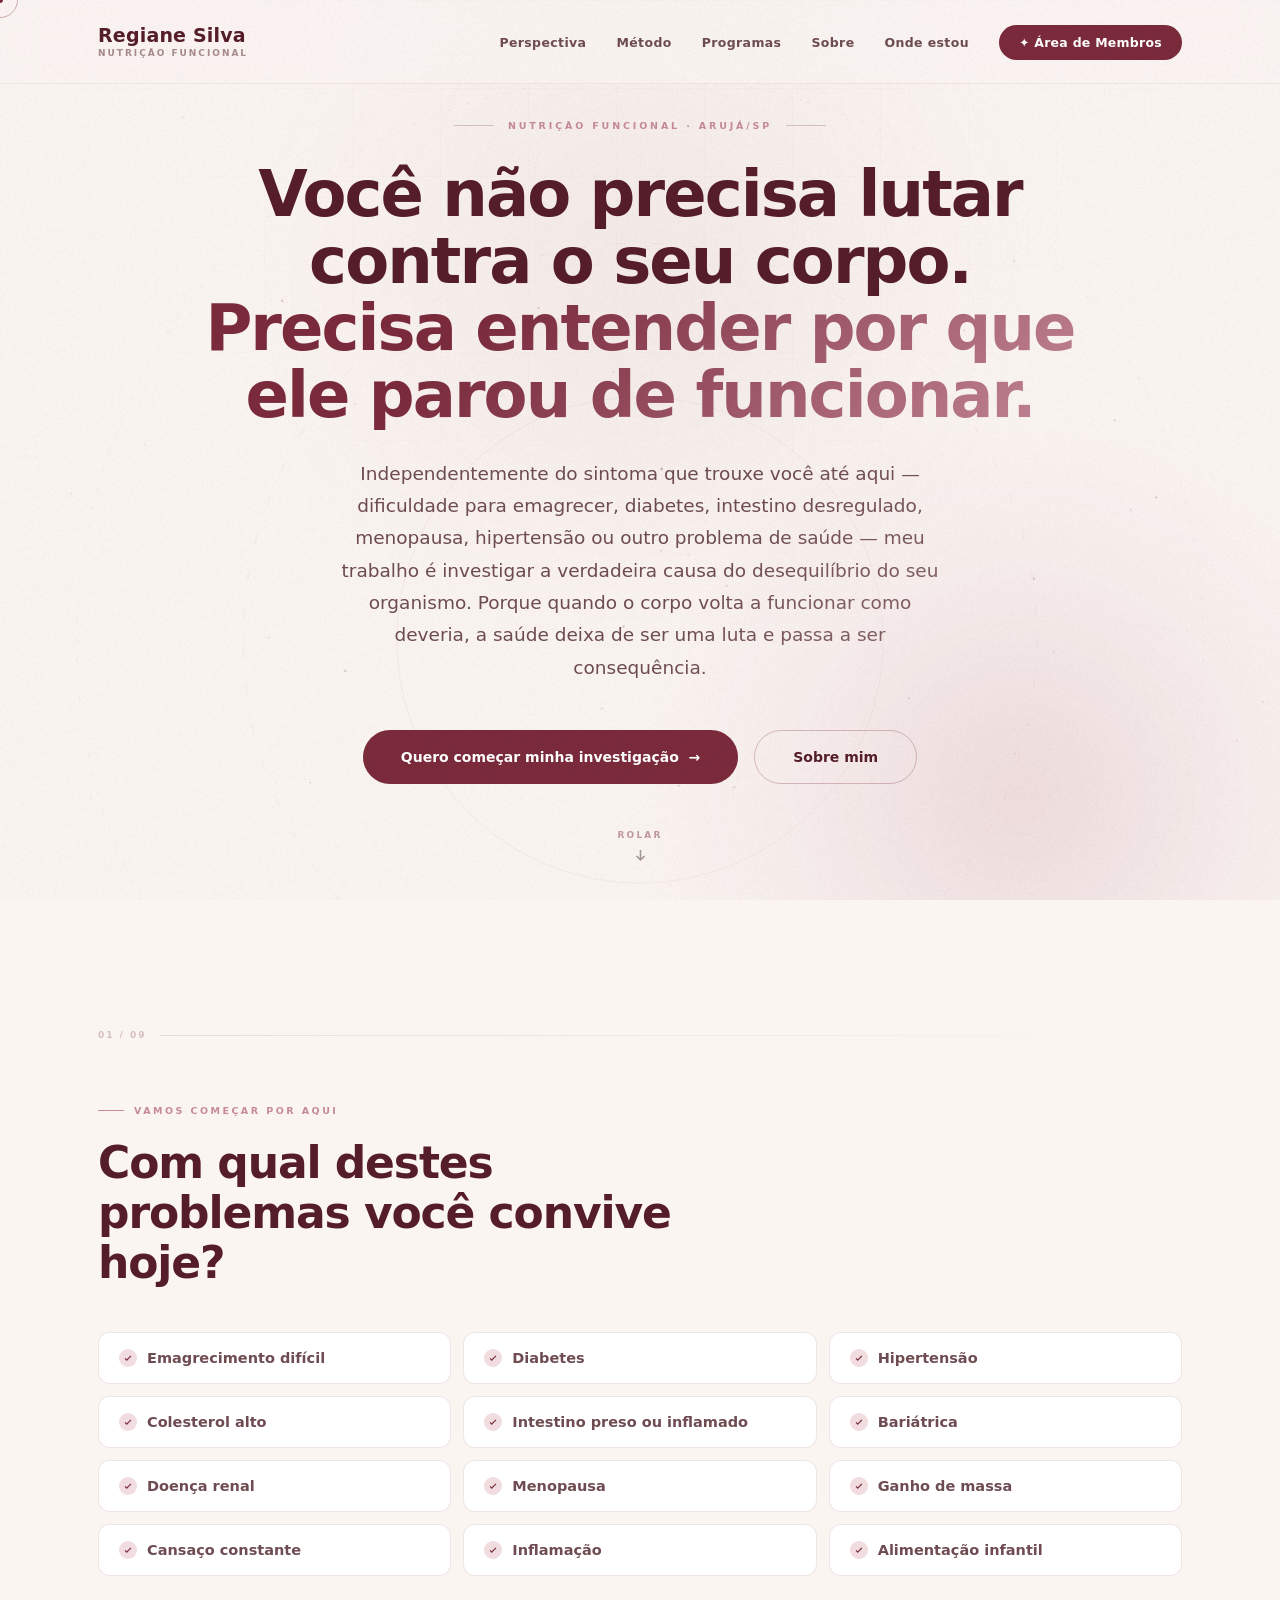
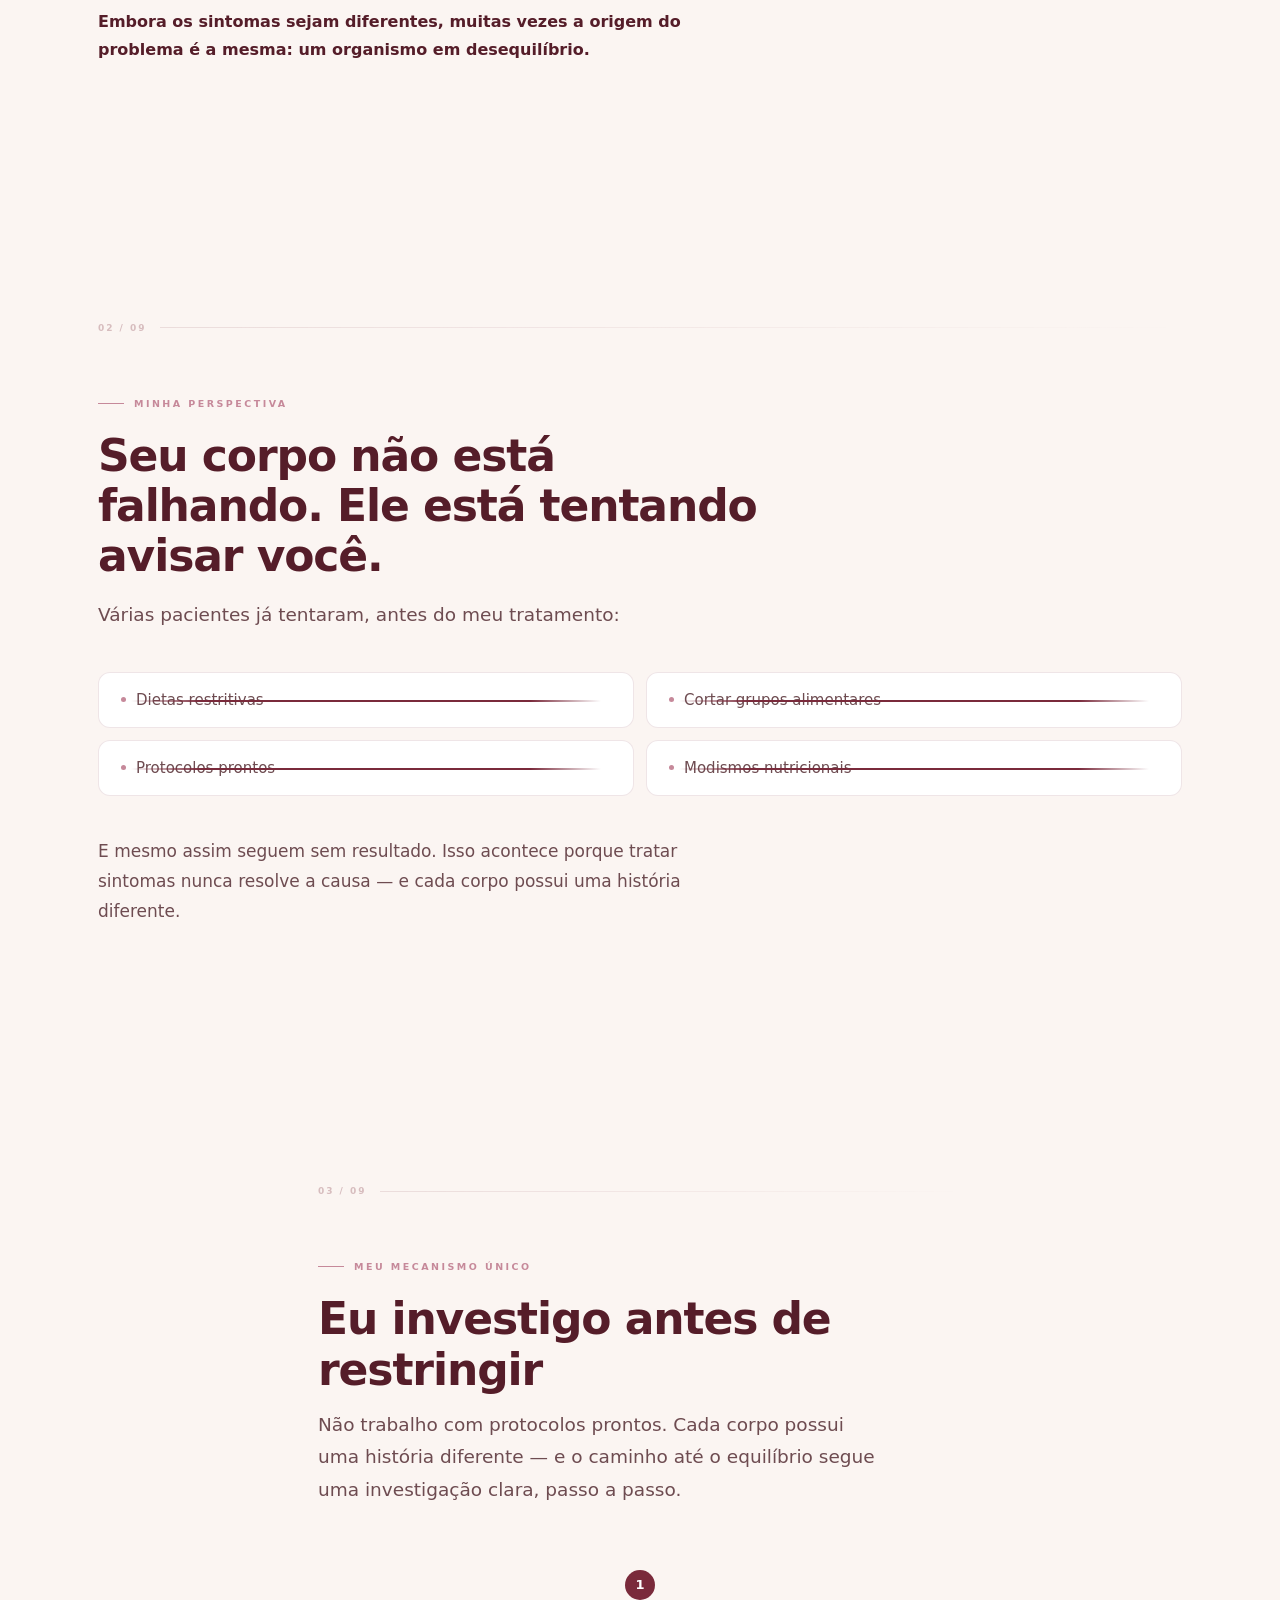
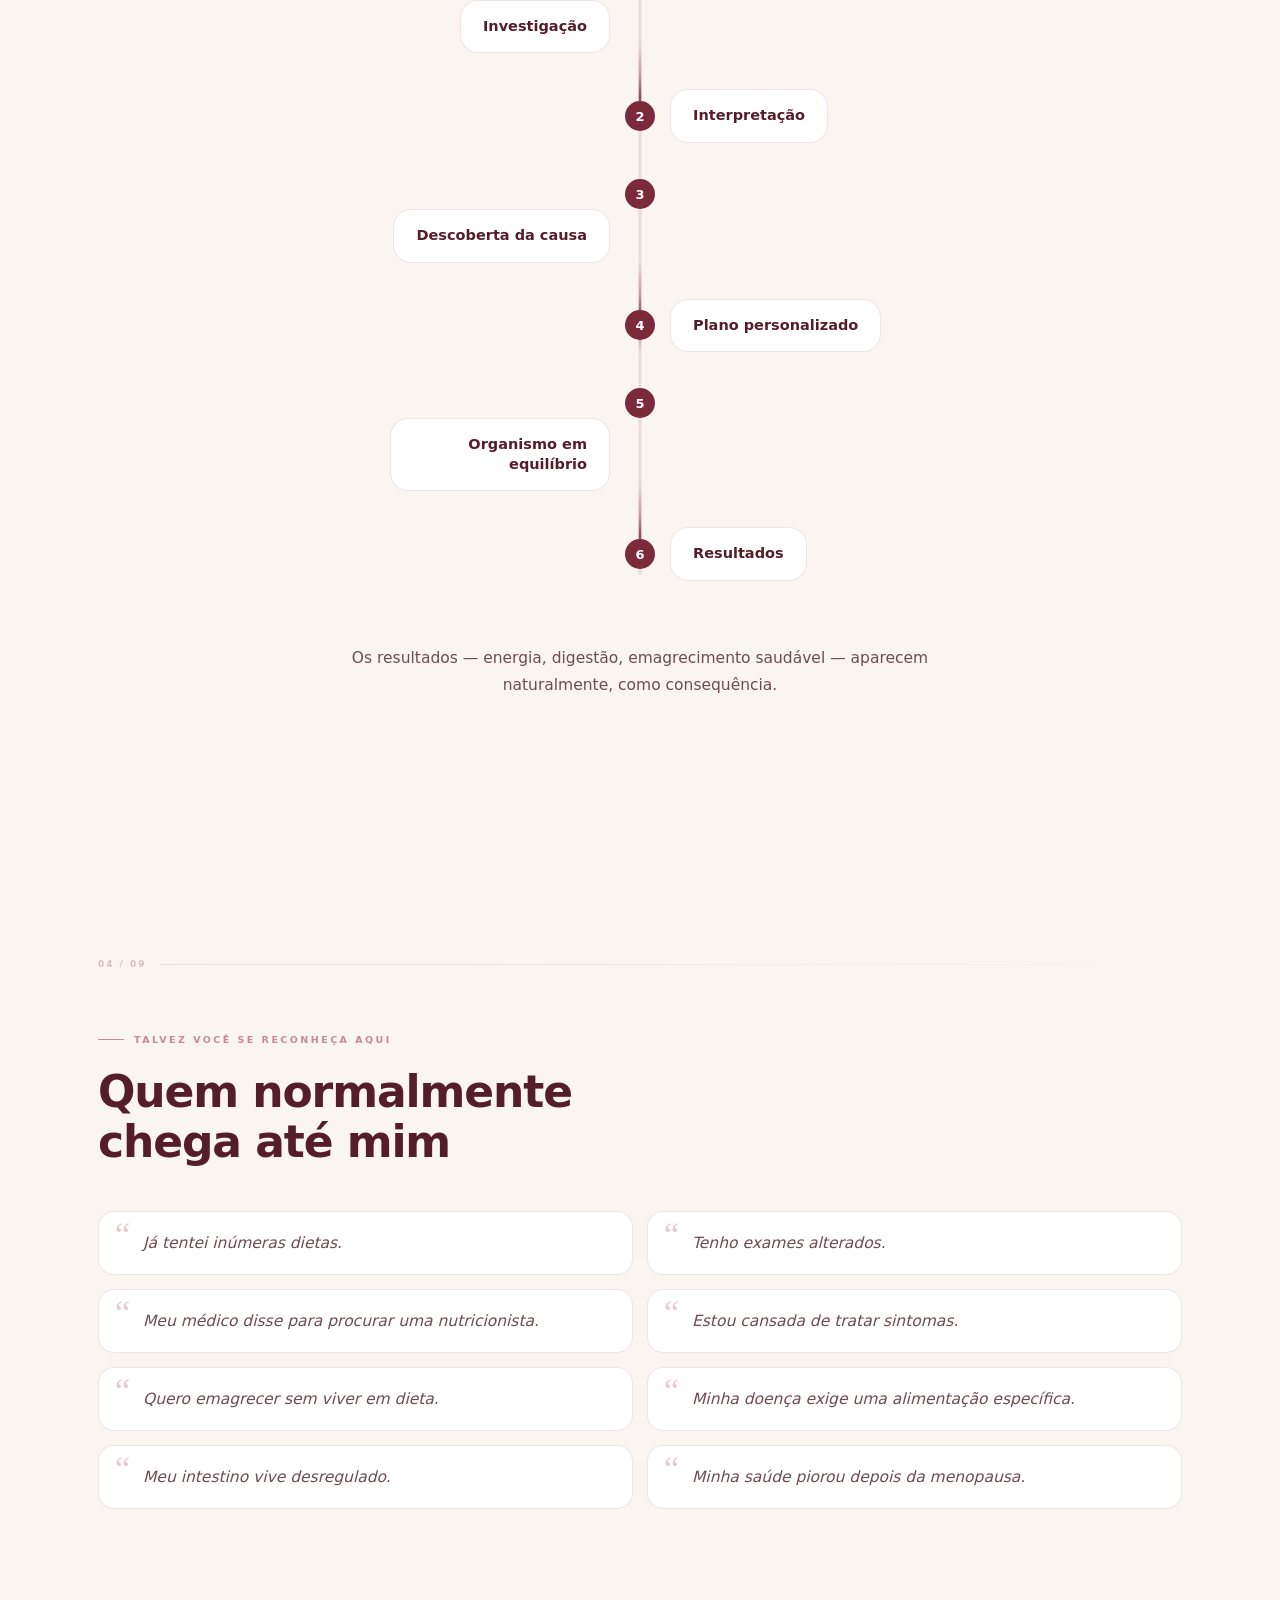
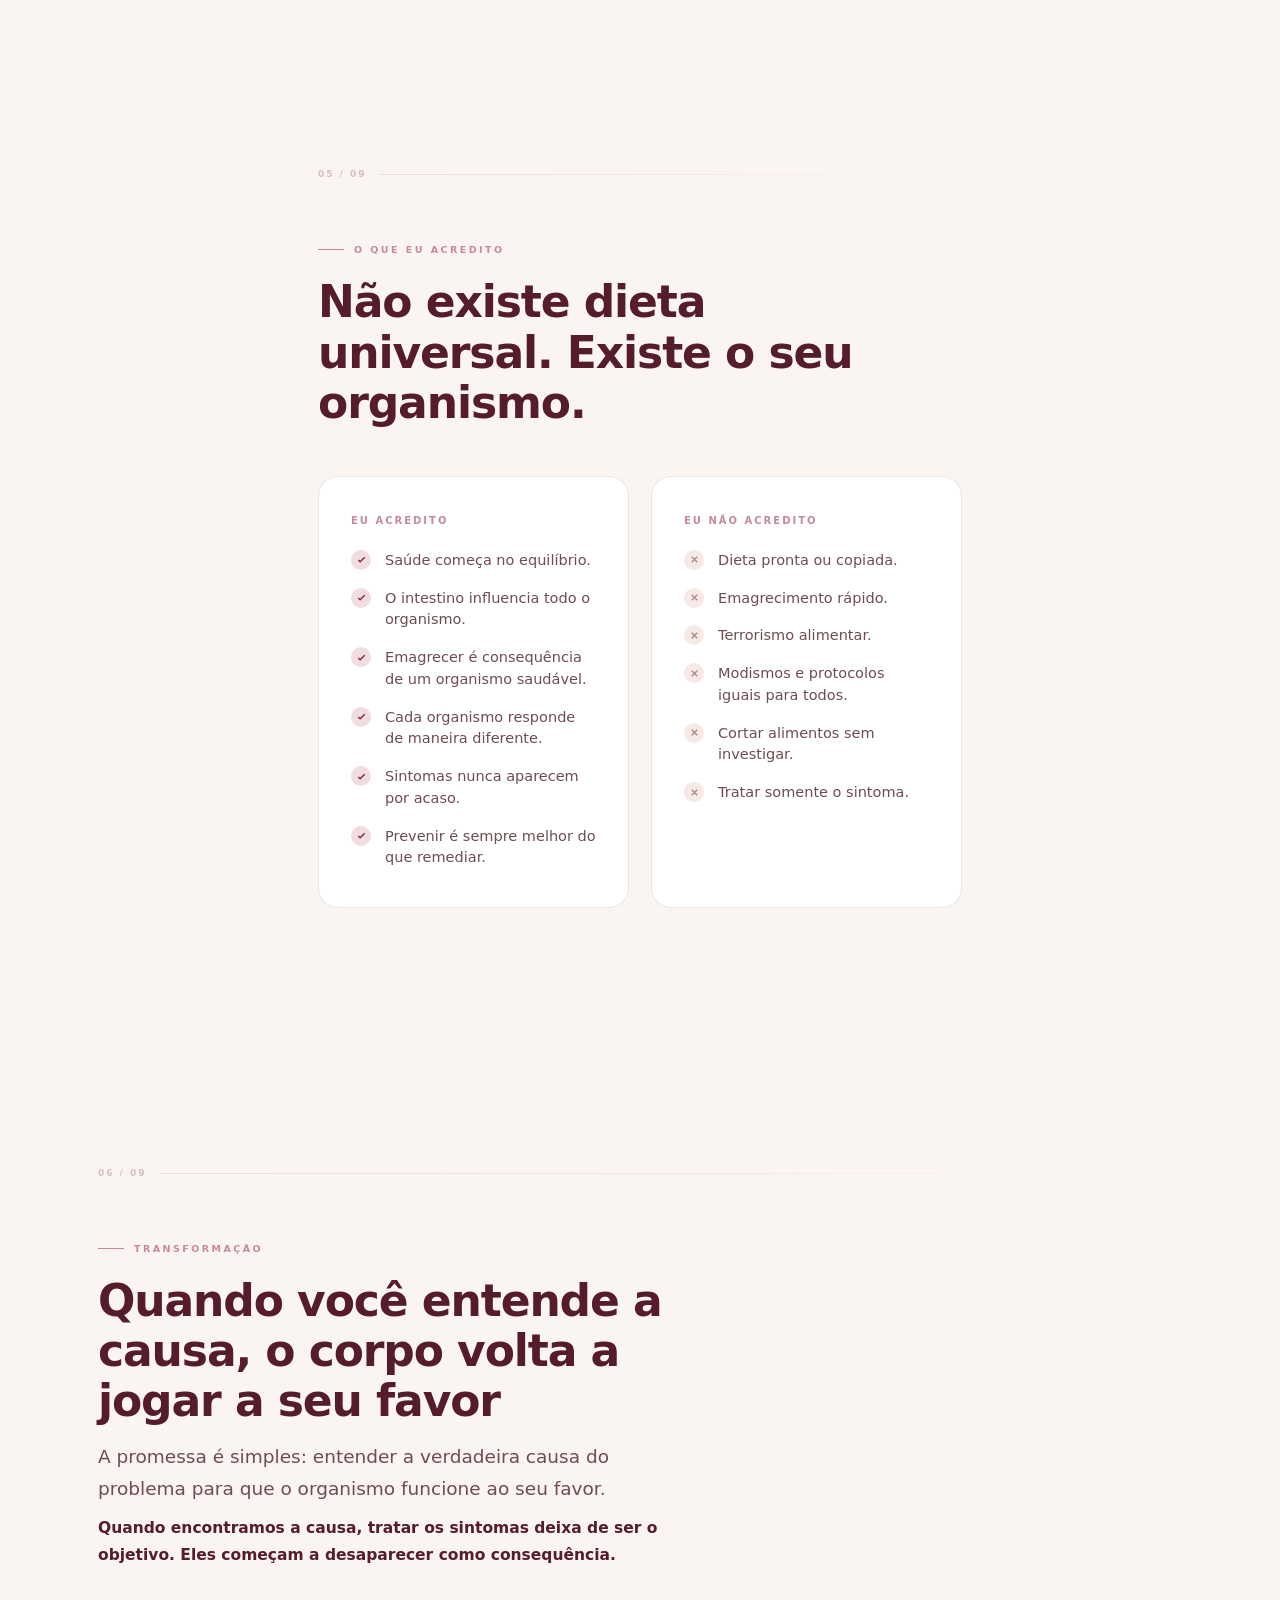
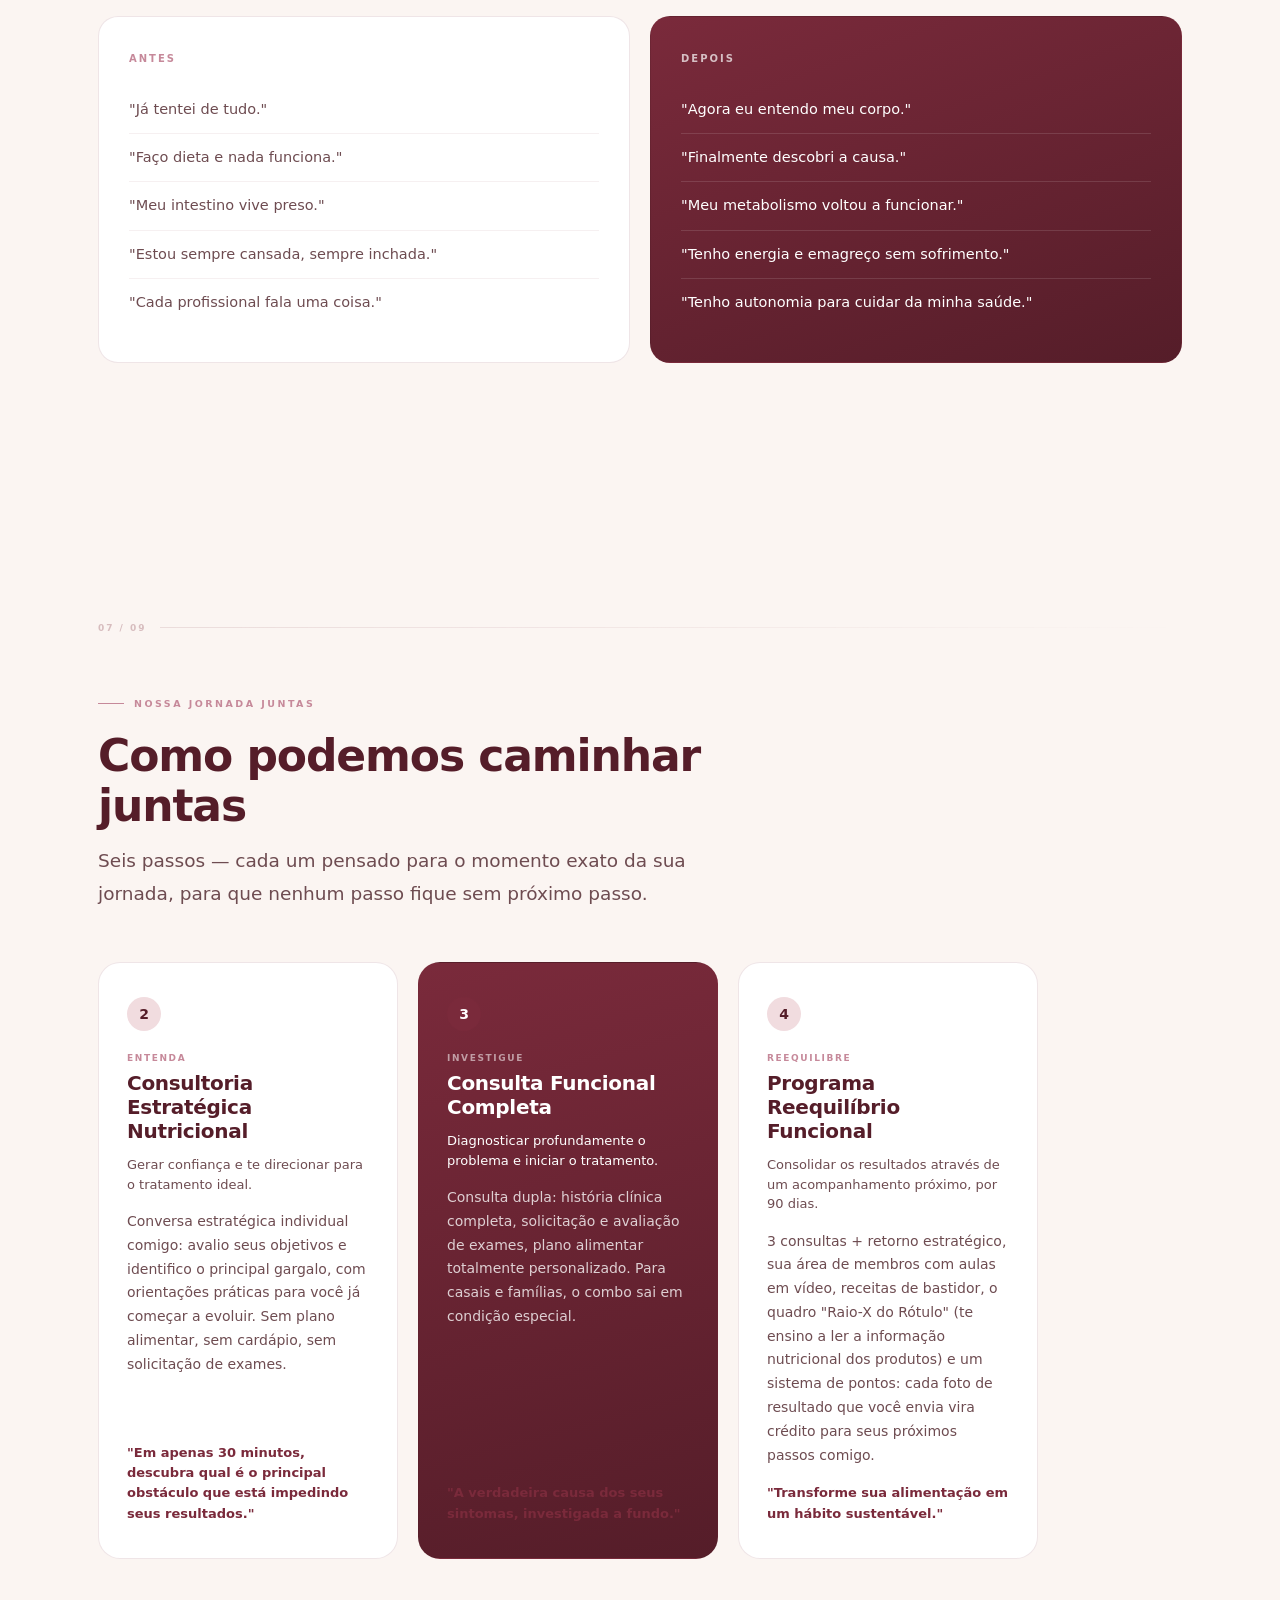
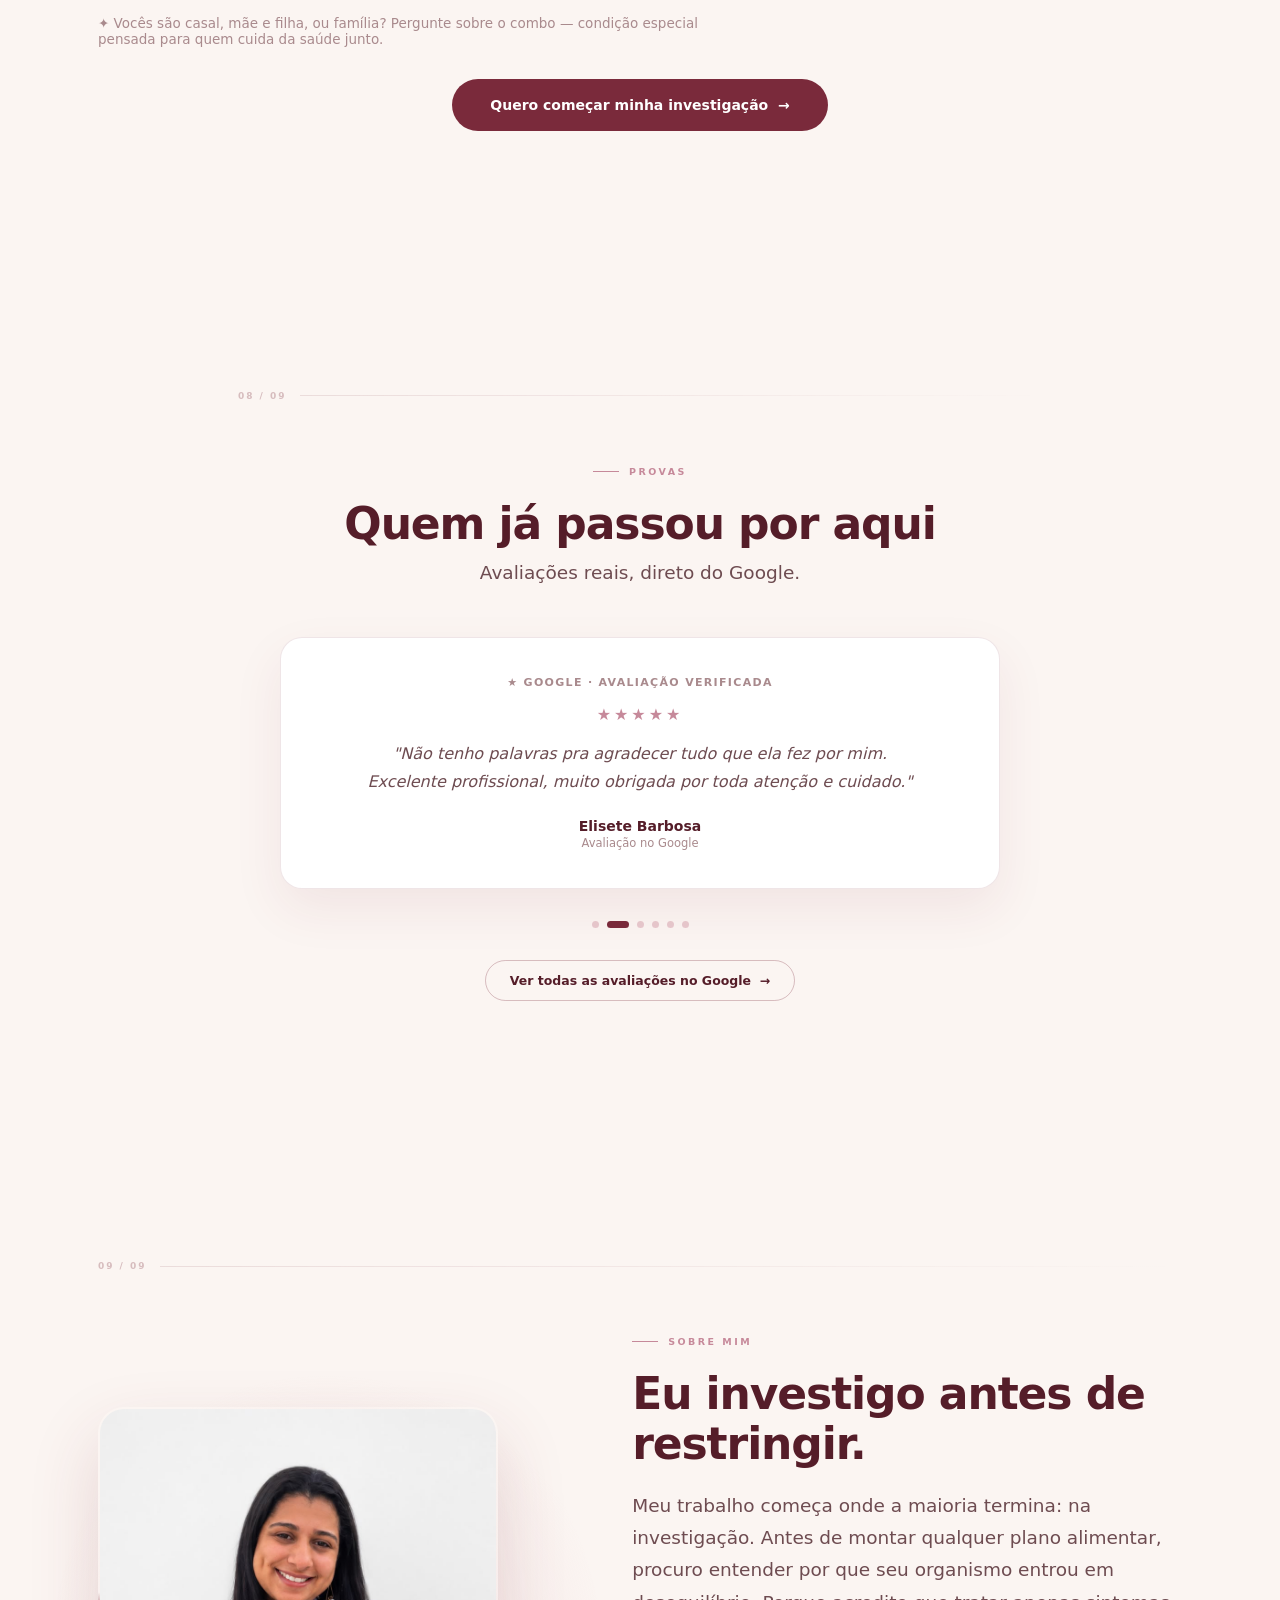
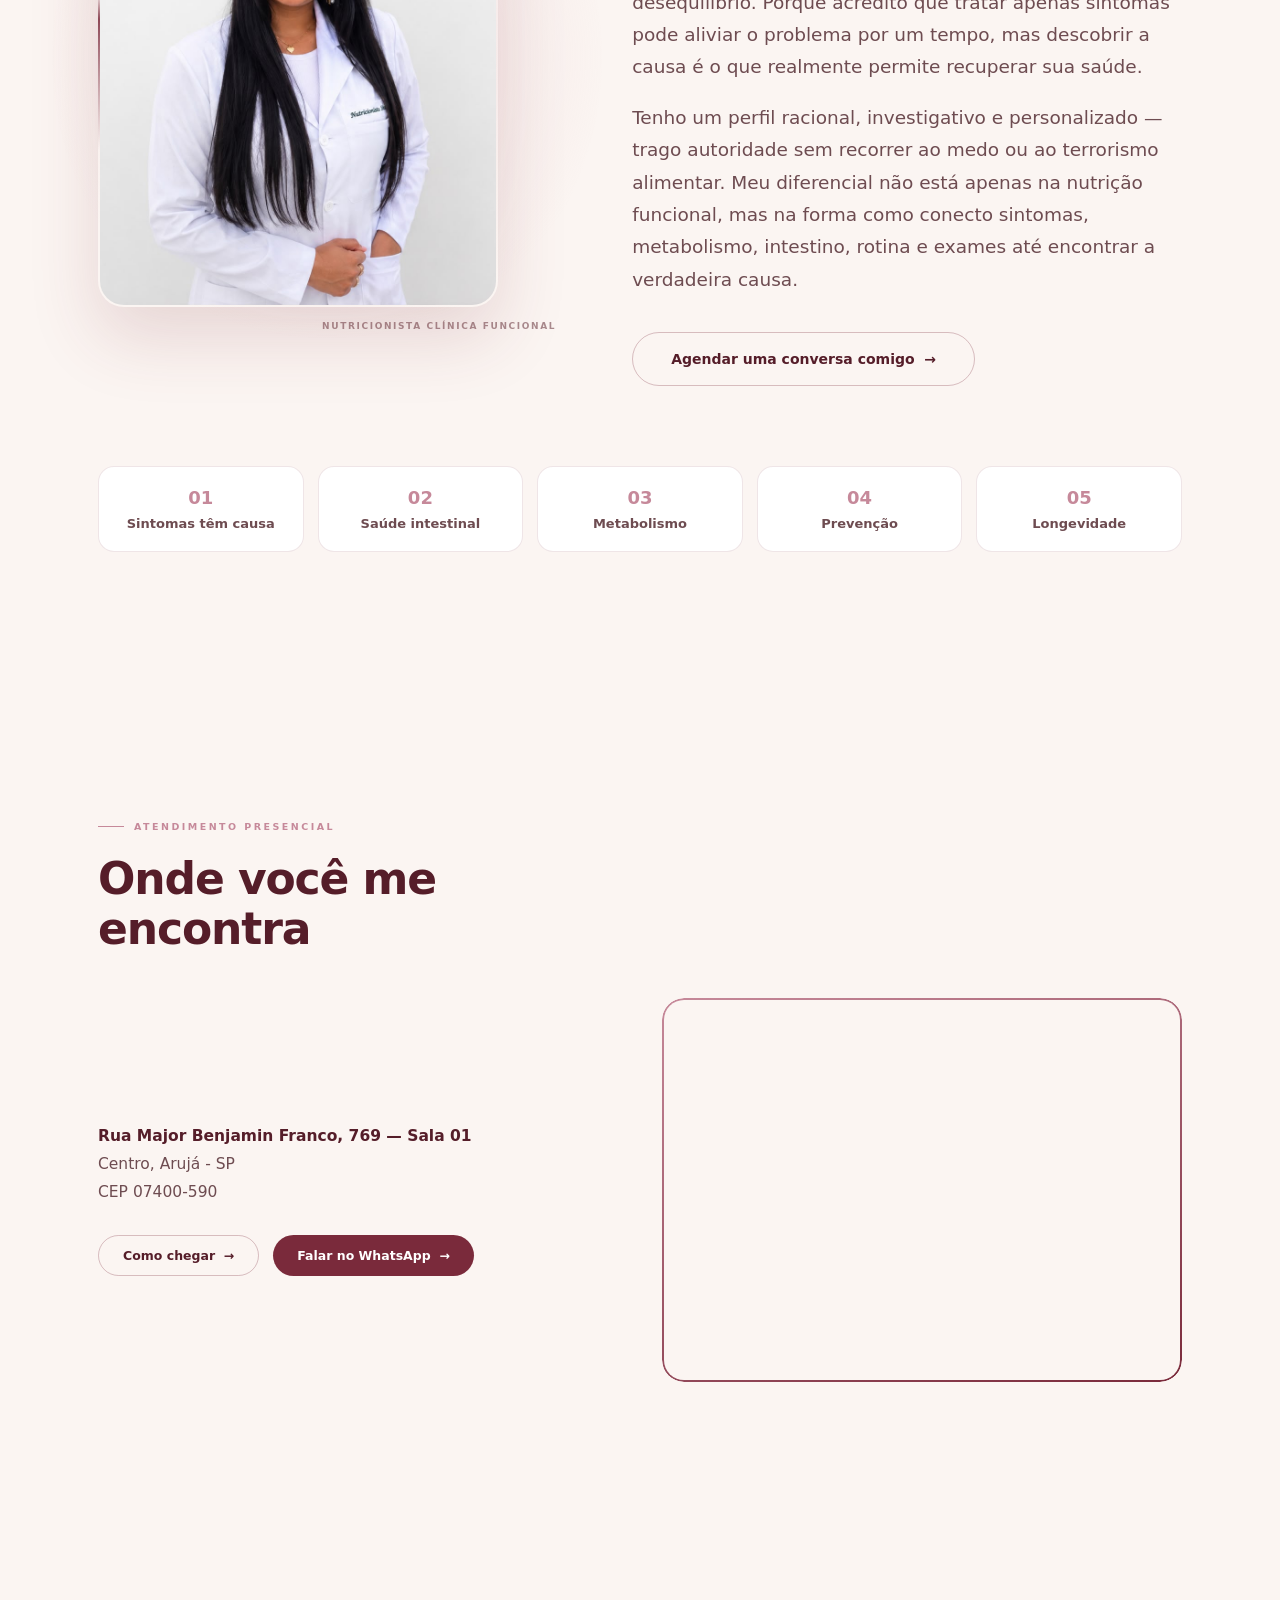
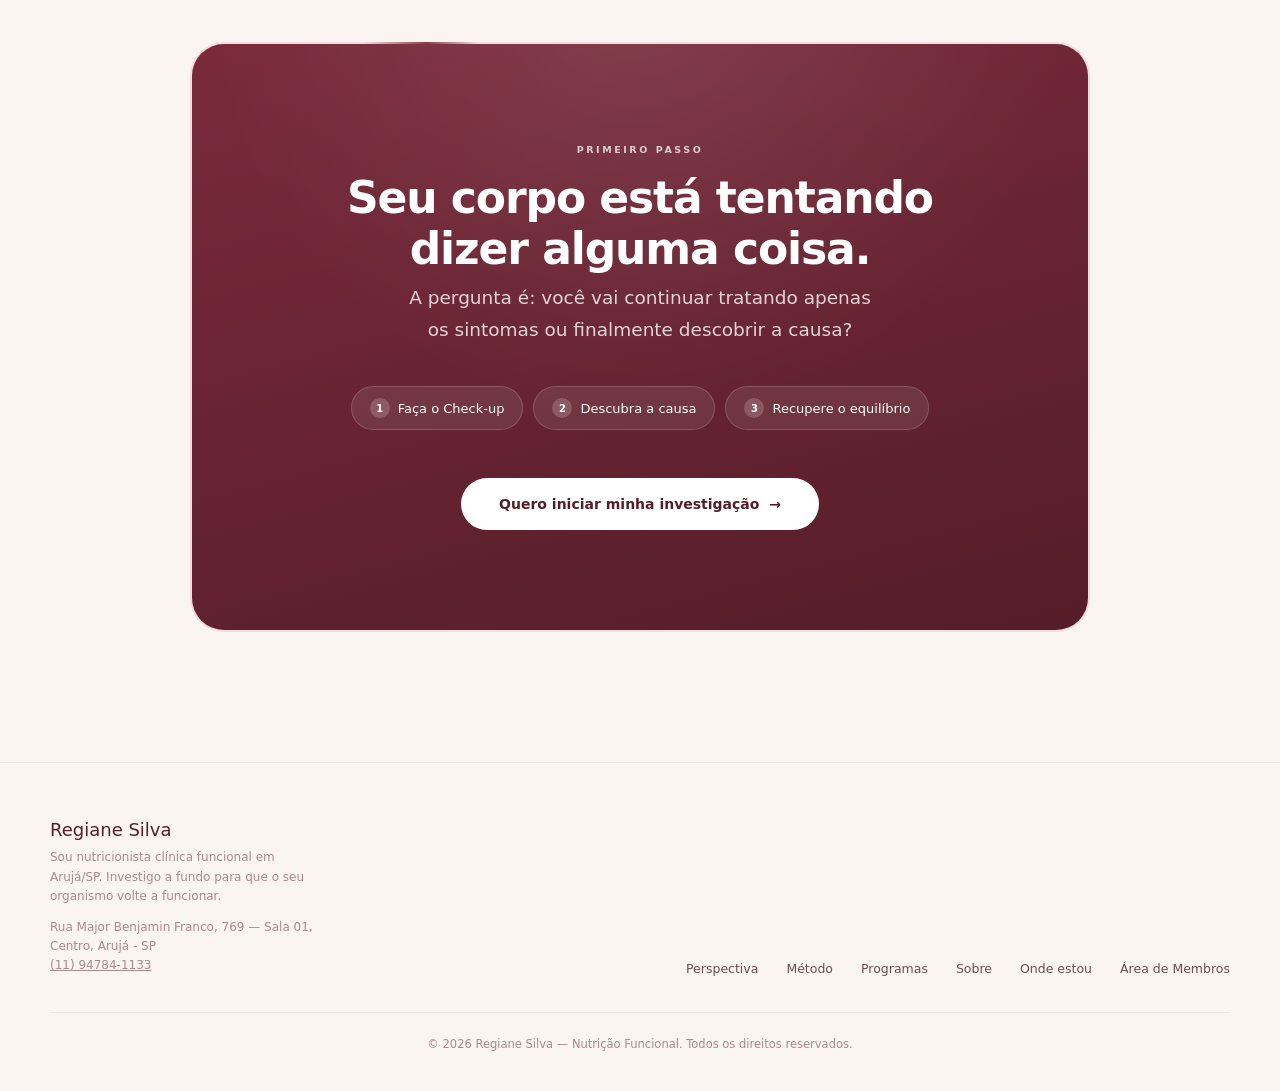
==== commit 2223881b: "Adiciona favicon (requisito do Google pra aparecer na Pesquisa) Segue a documentacao oficial (favico" ====
--- a/index.html
+++ b/index.html
@@ -41,6 +41,7 @@
 }
 </script>
 
+<link rel="icon" type="image/svg+xml" href="assets/img/favicon.svg" />
 <link rel="stylesheet" href="assets/css/style.css" />
 </head>
 <body>
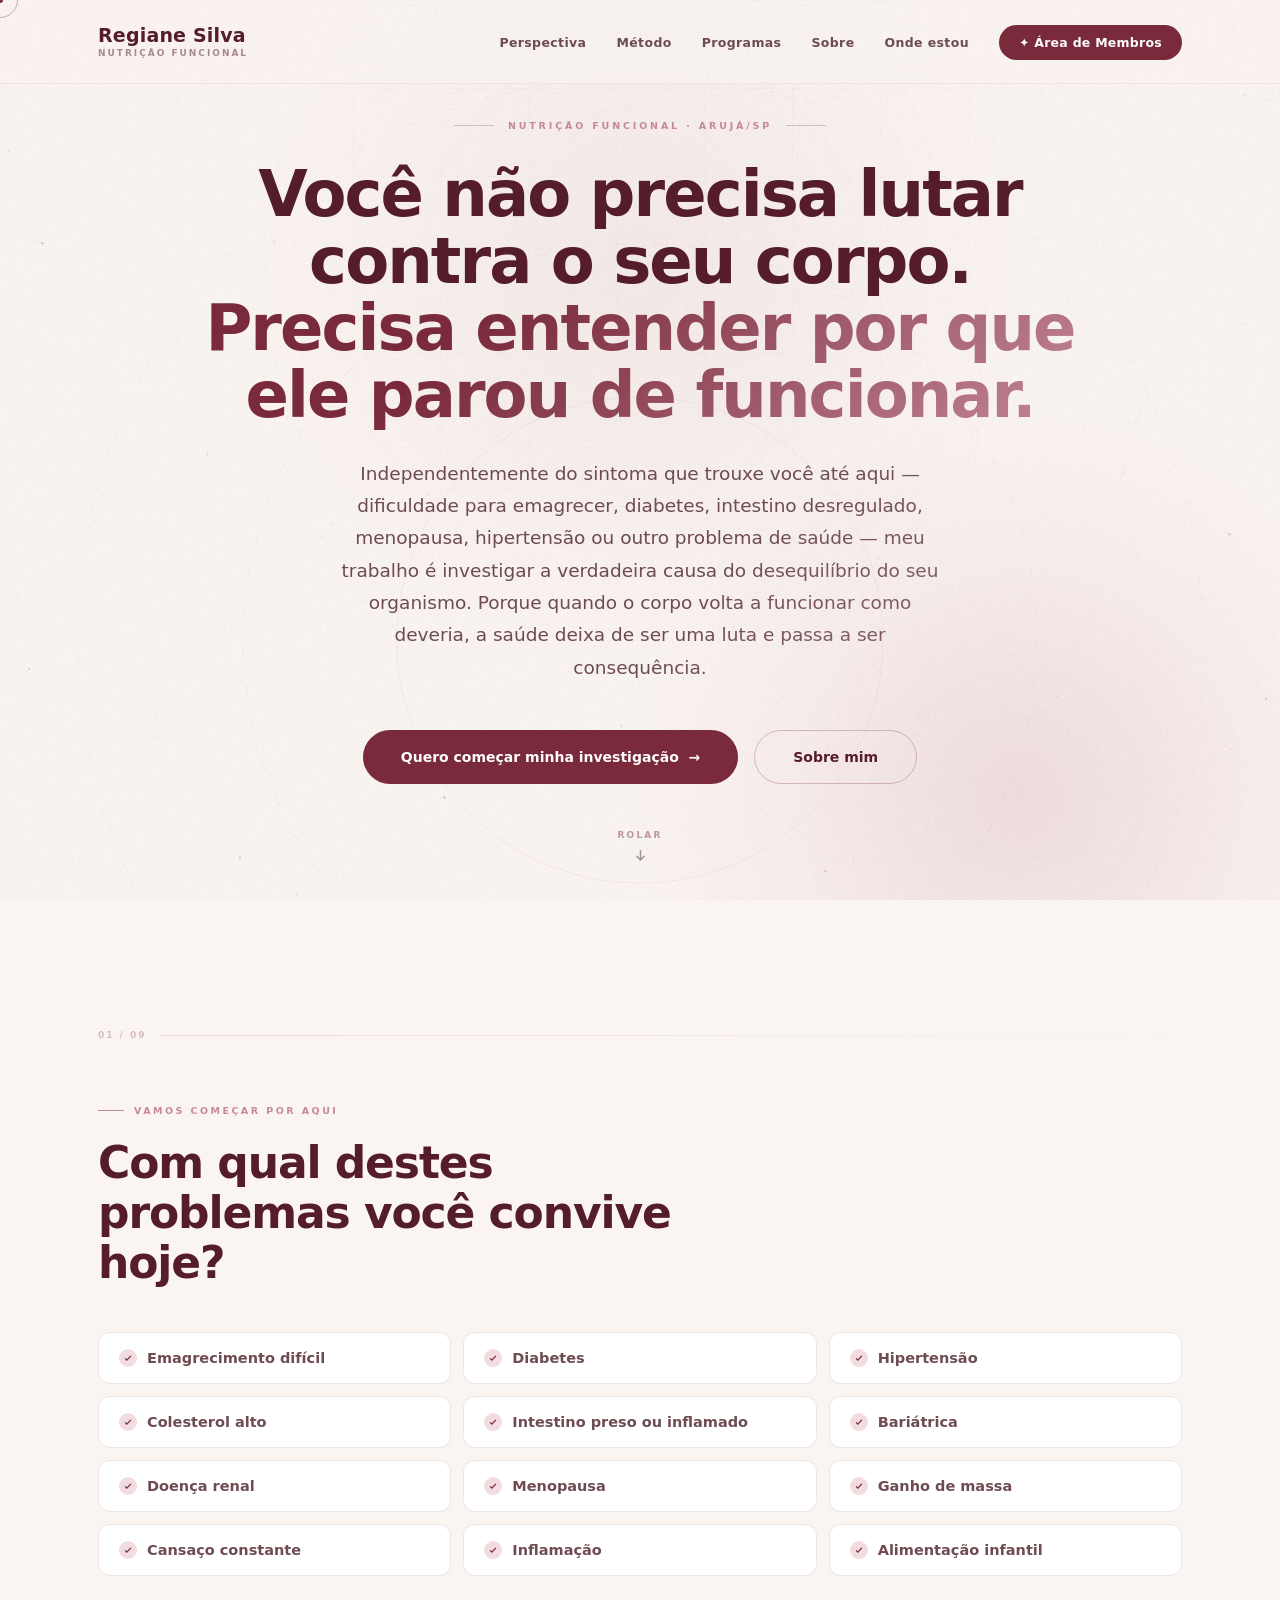
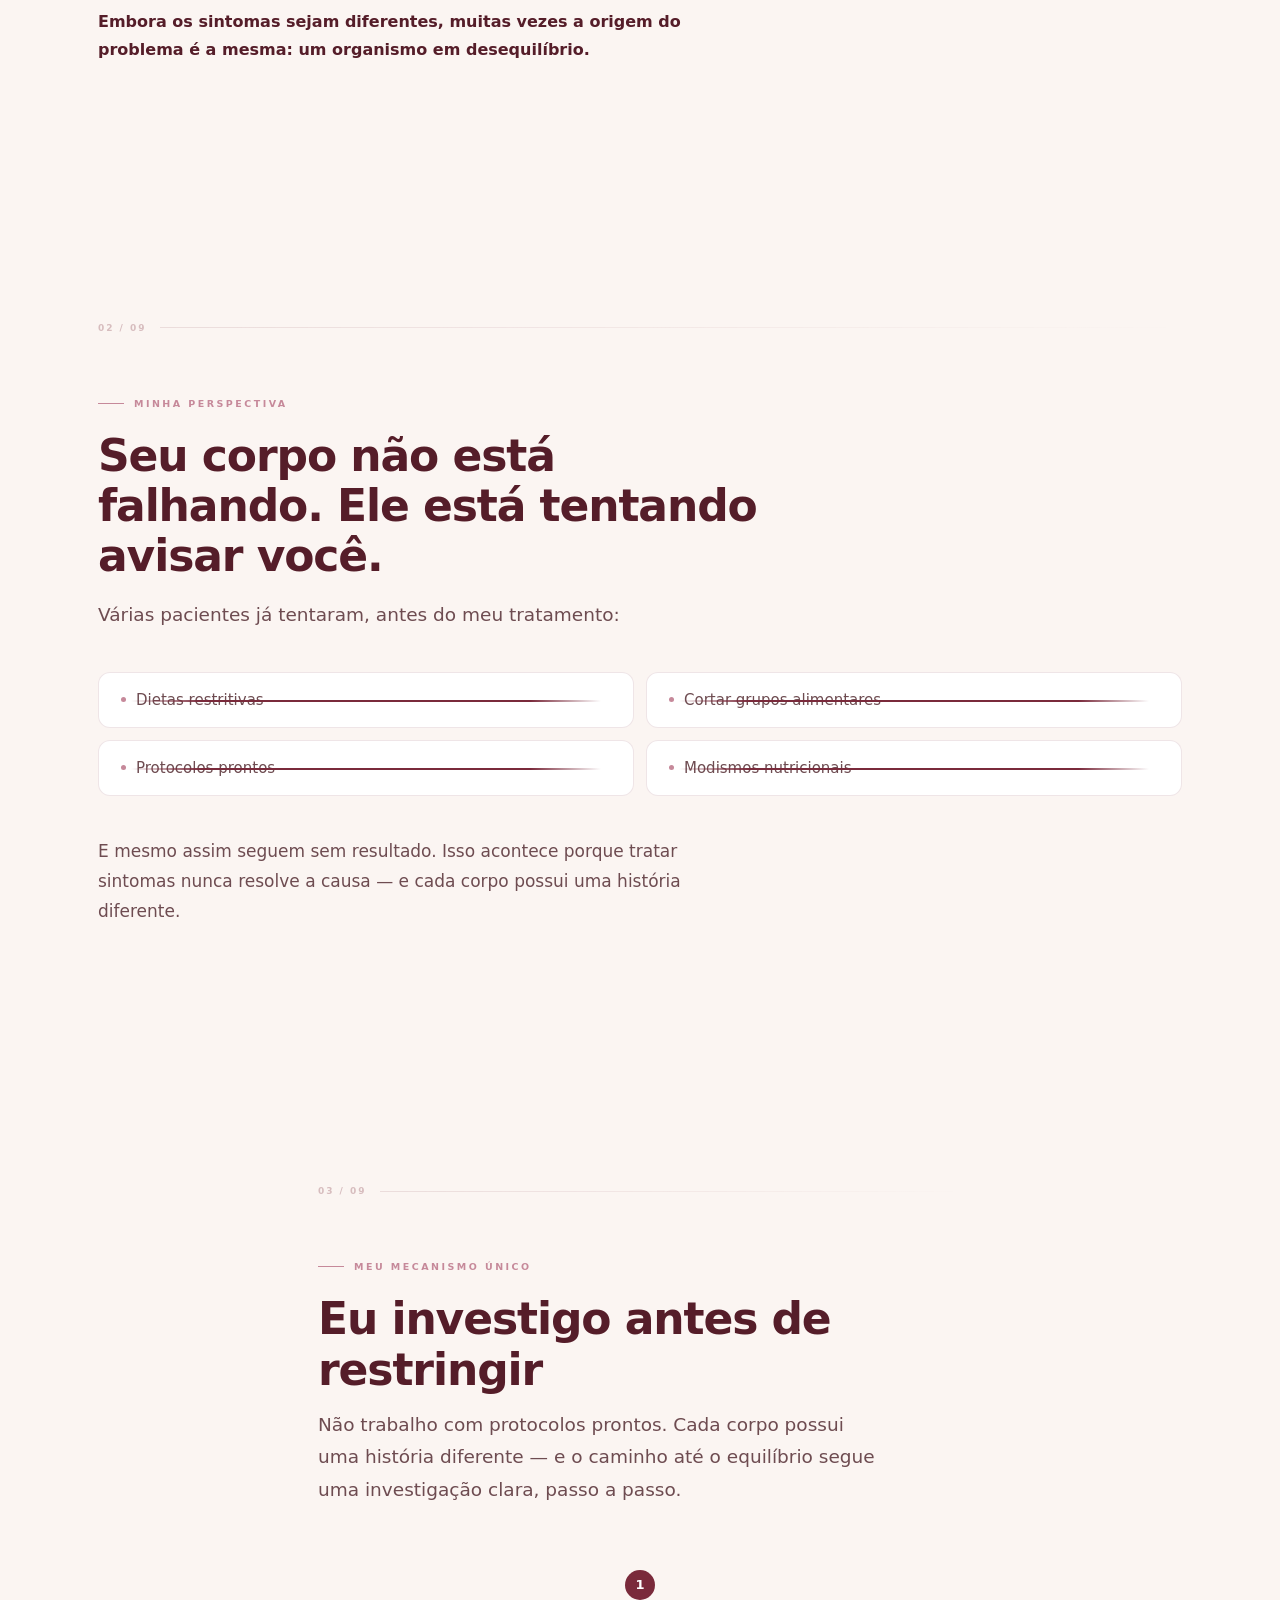
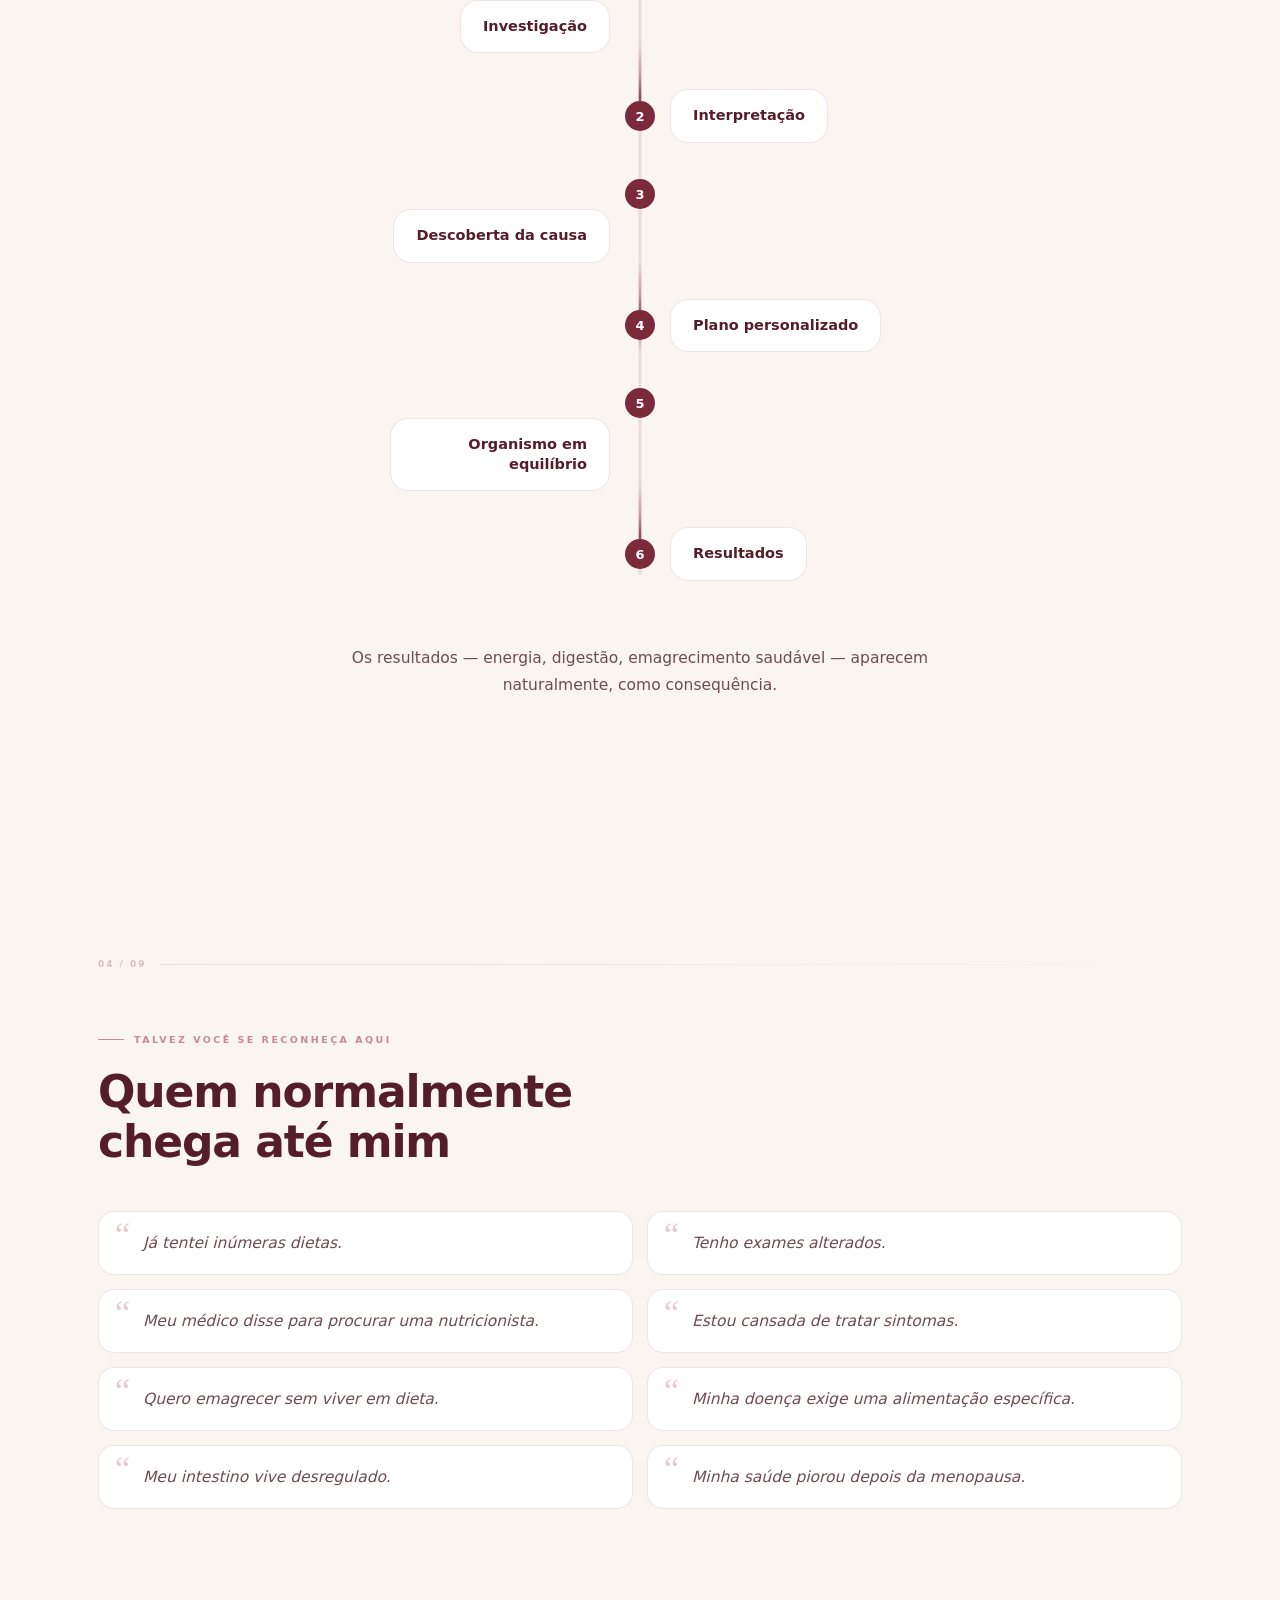
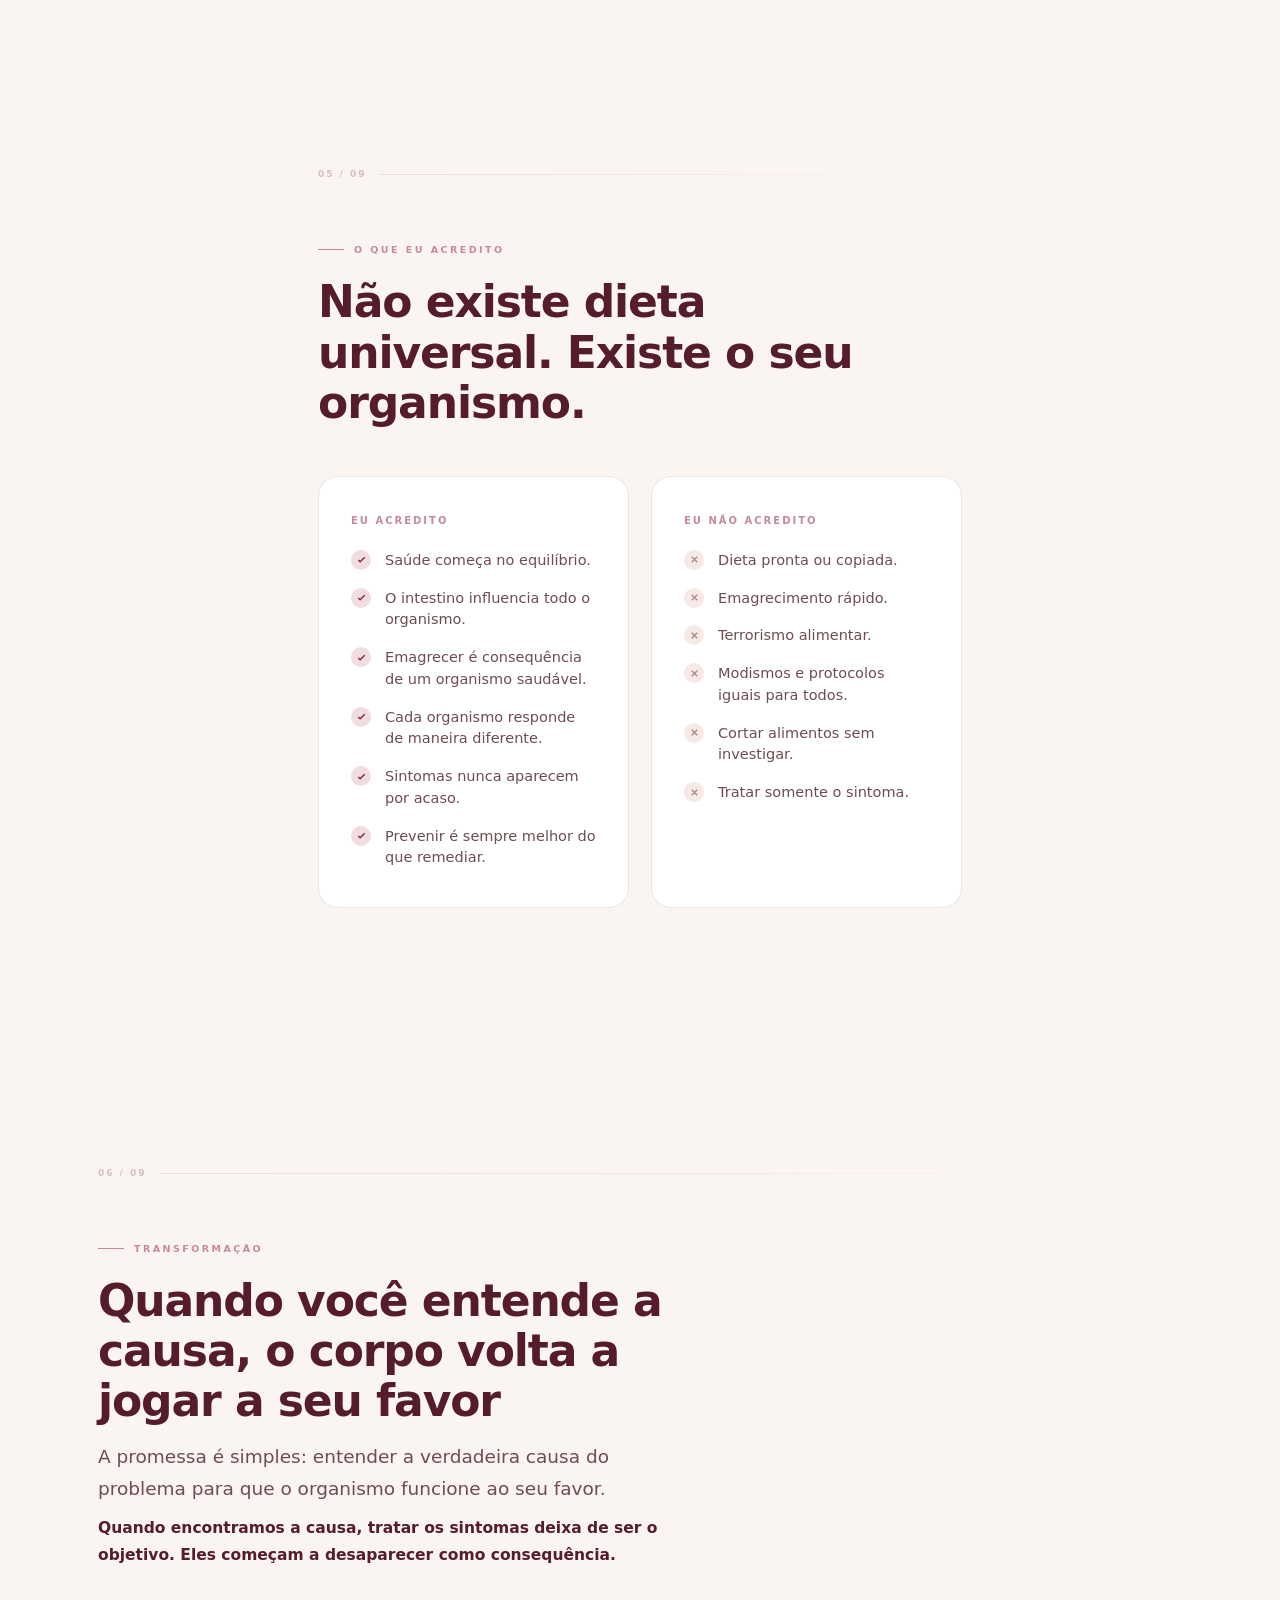
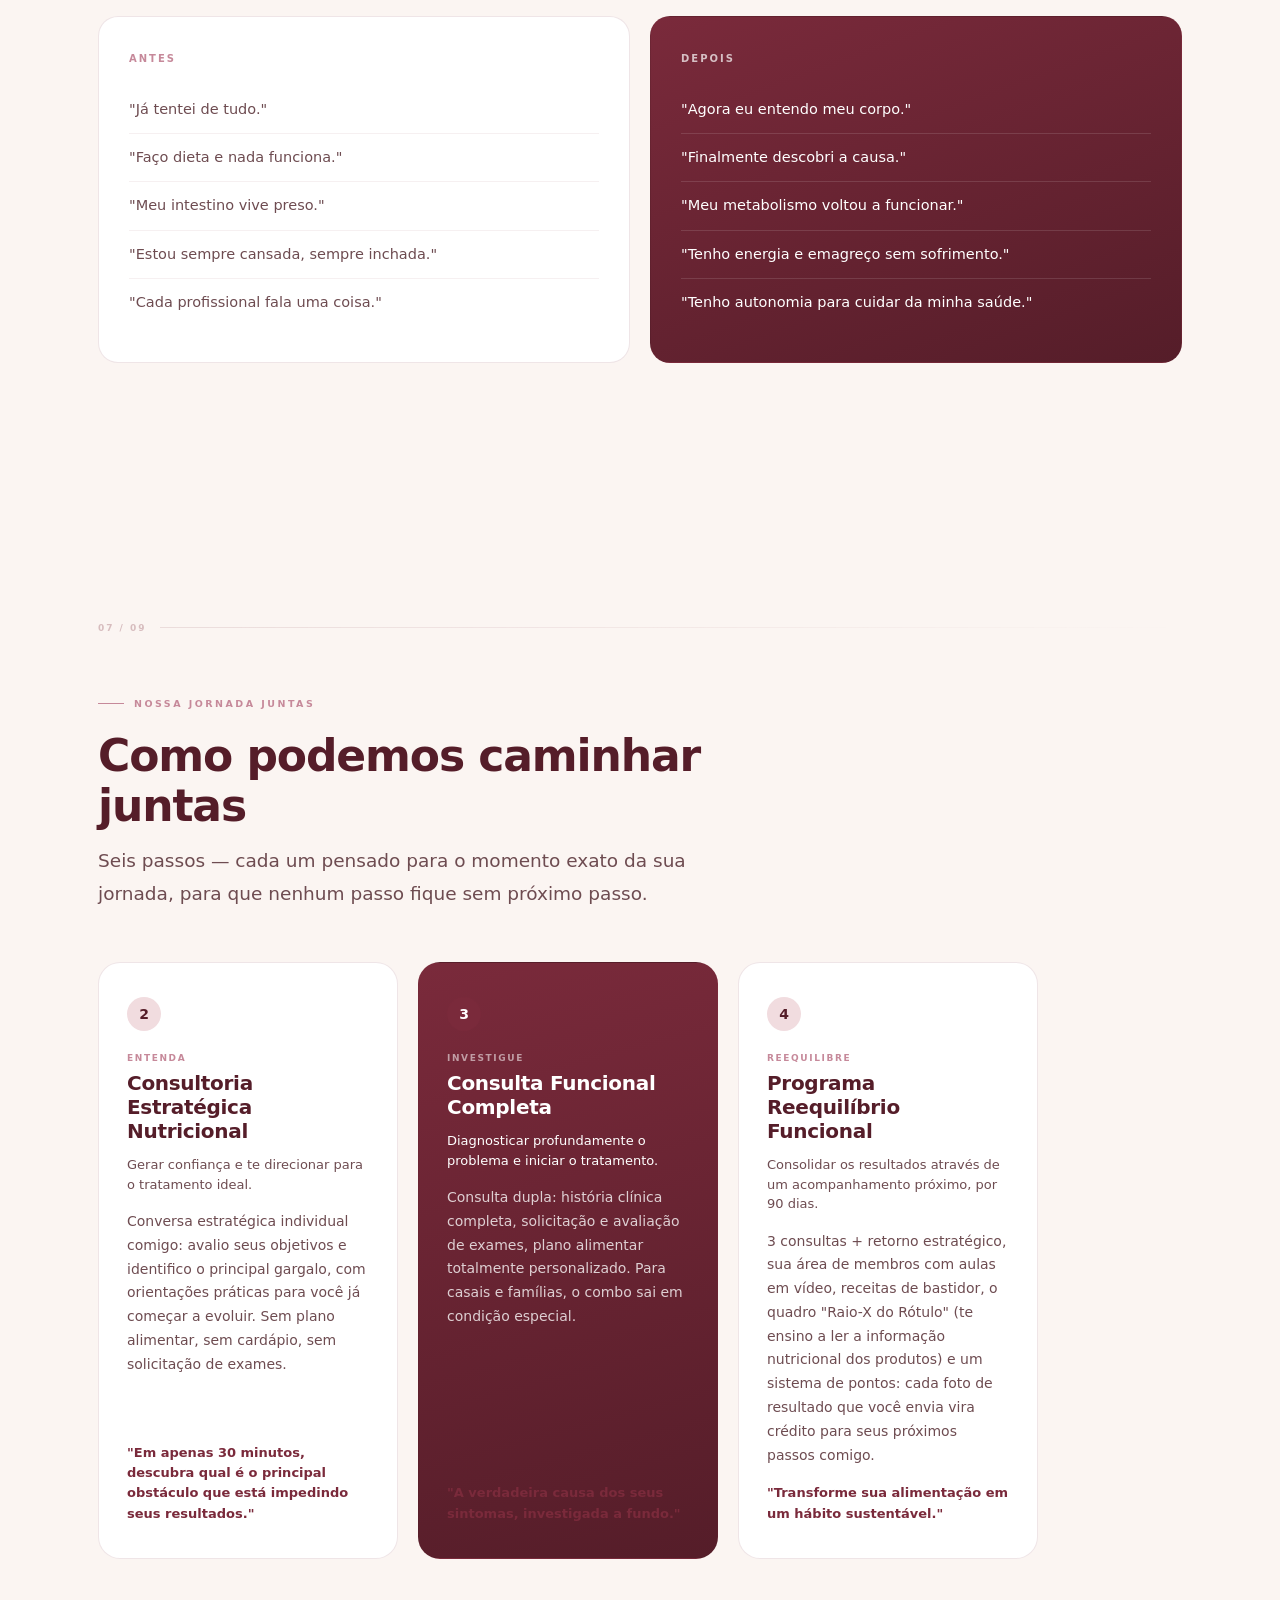
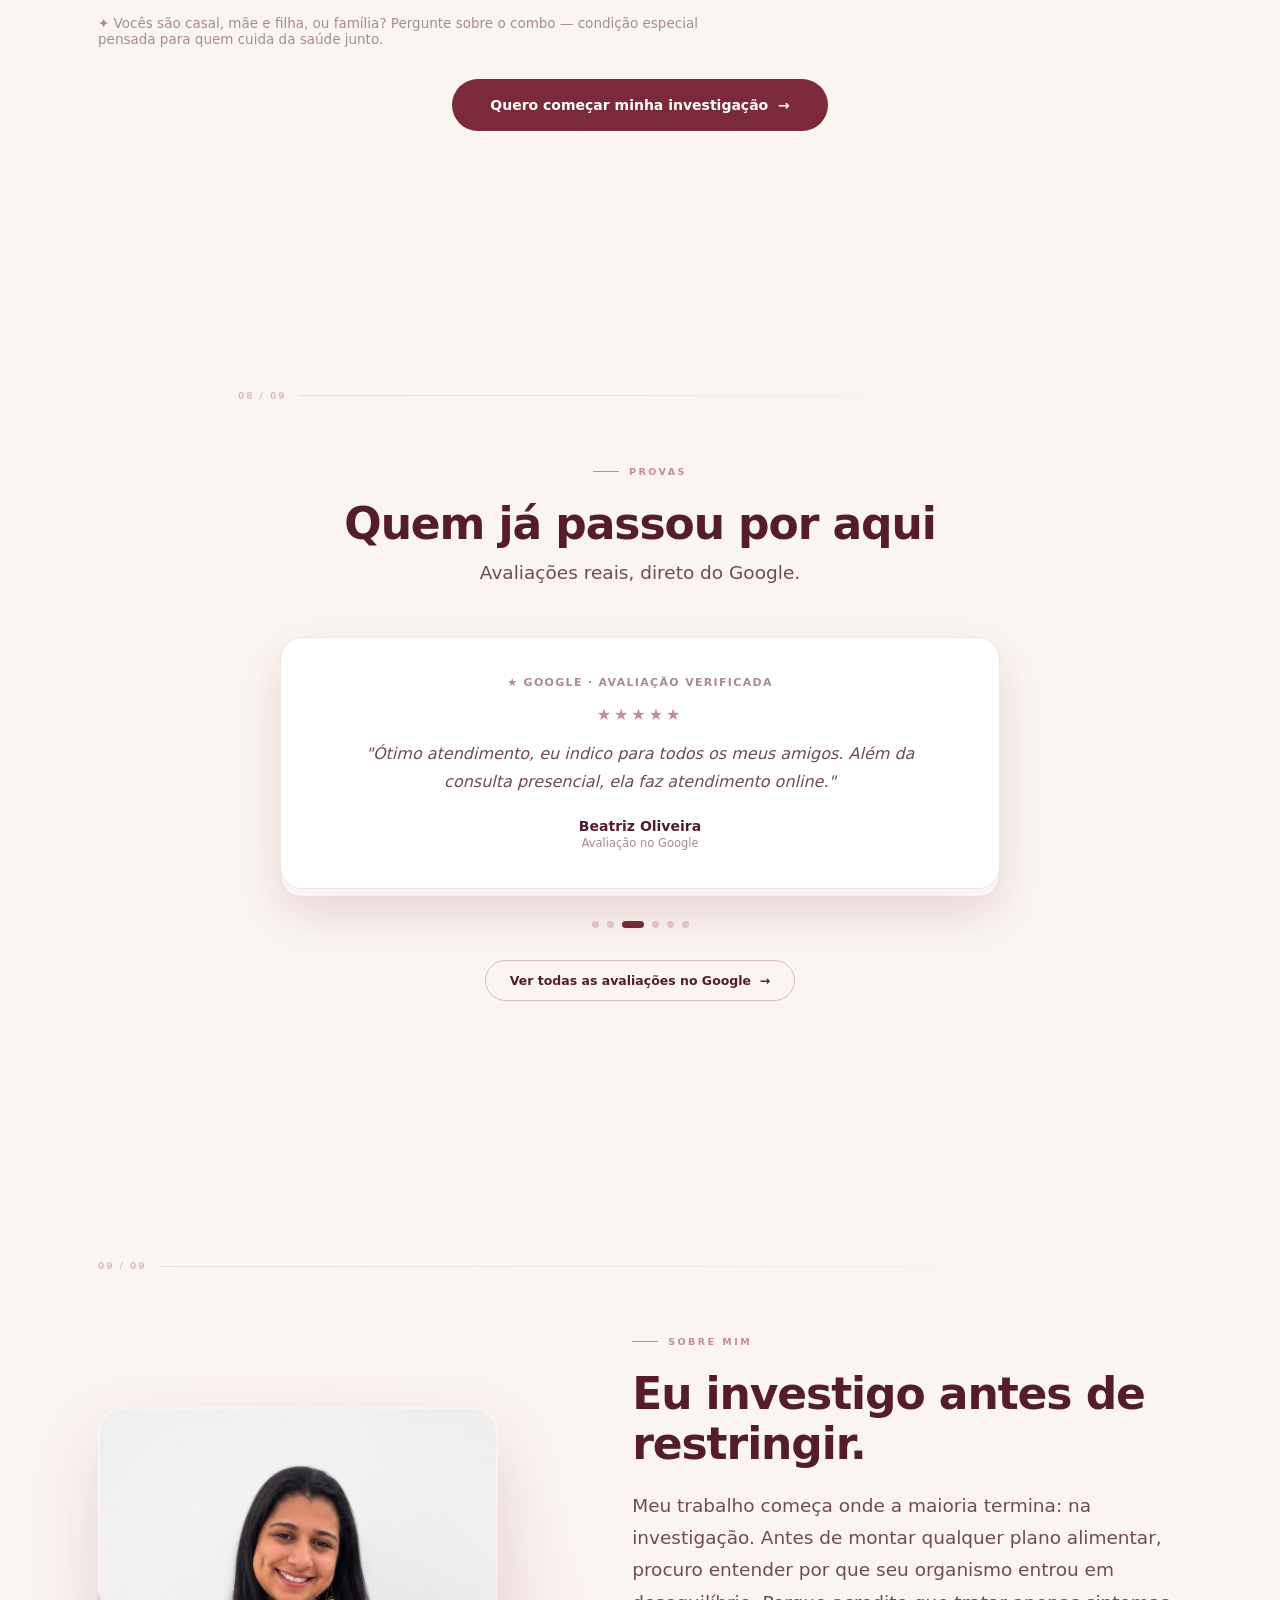
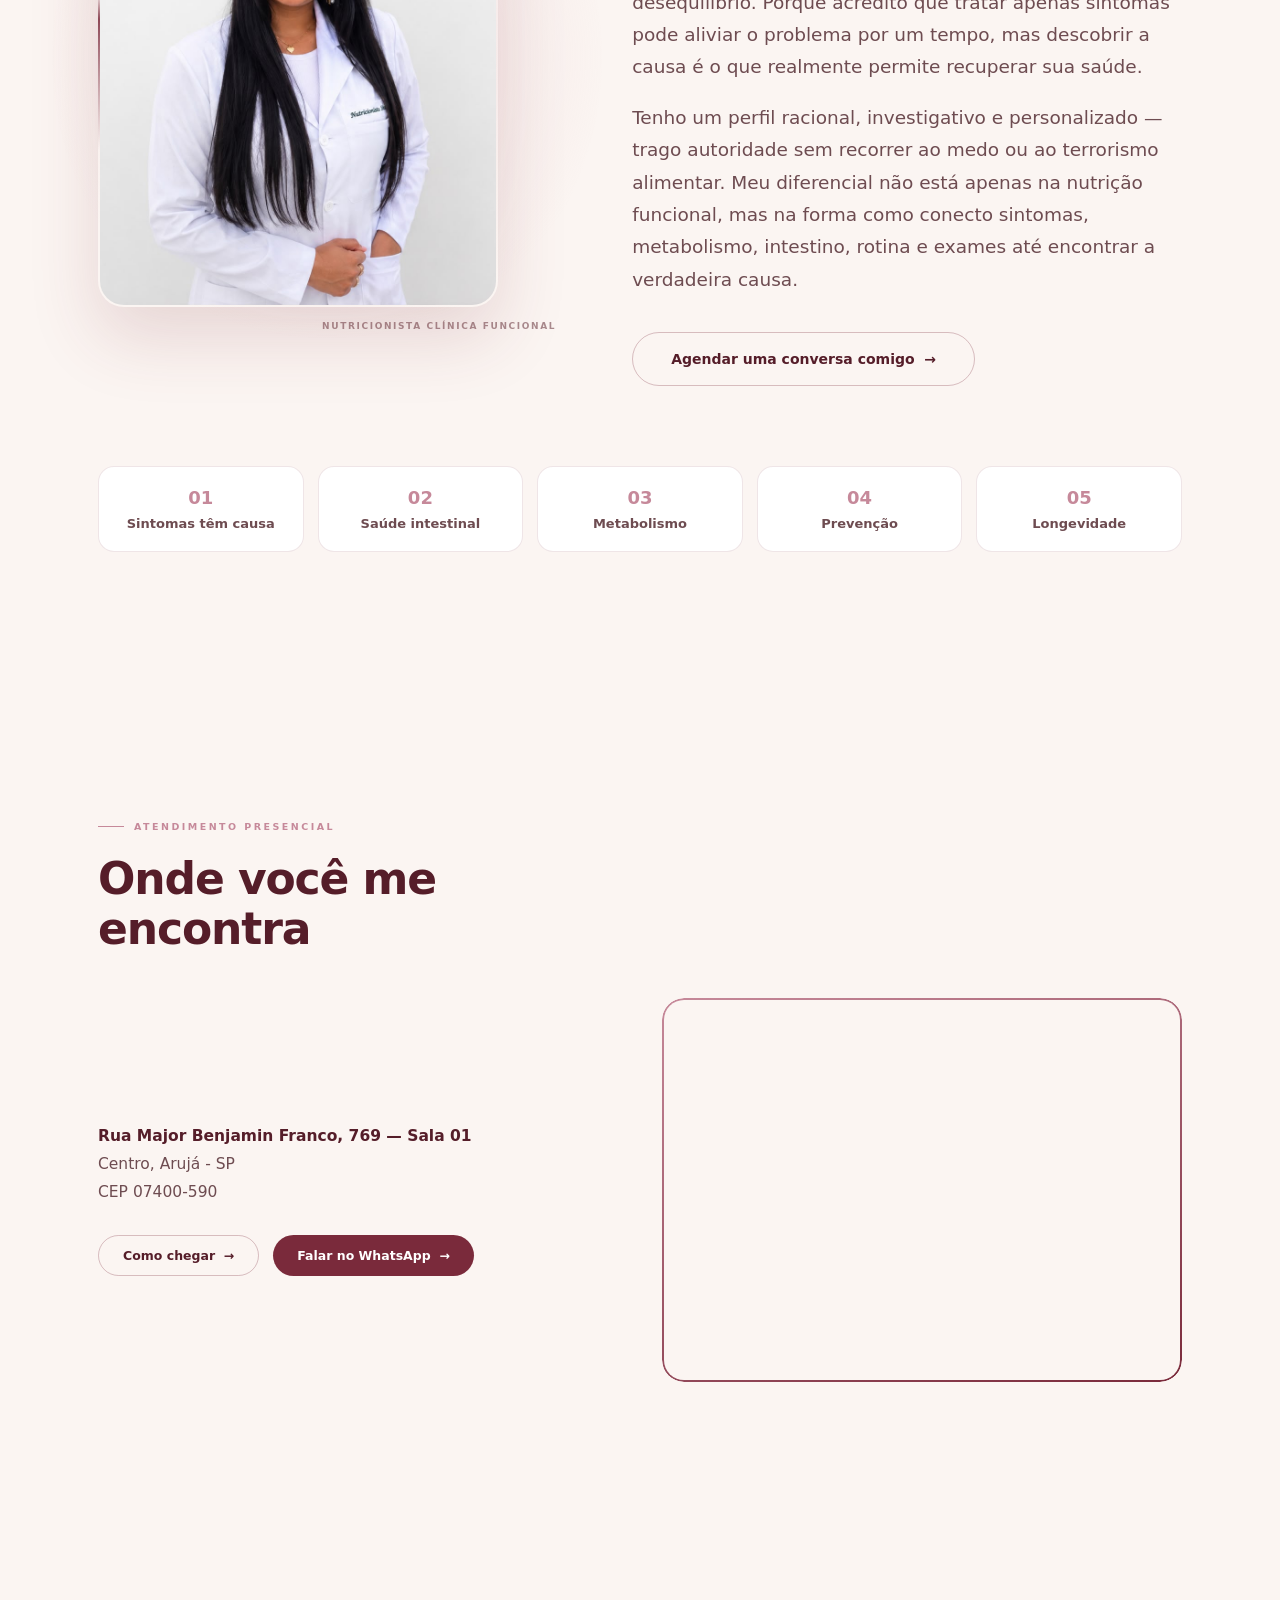
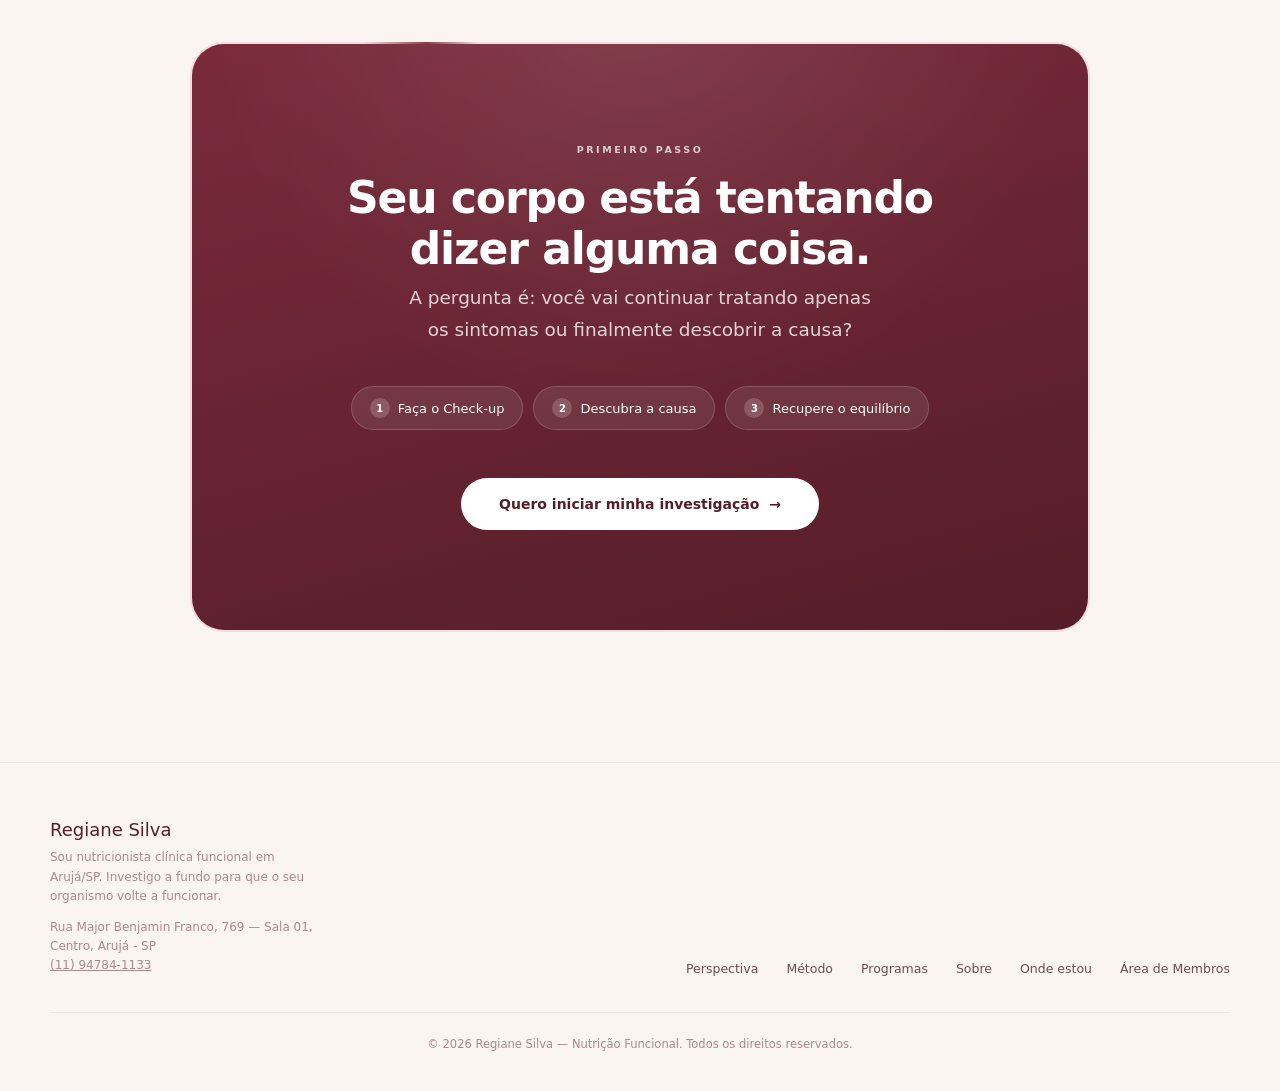
==== commit 381b807d: "Adiciona verificacao do Google Search Console" ====
--- a/index.html
+++ b/index.html
@@ -6,6 +6,7 @@
 <title>Regiane Silva — Nutrição Funcional | Investigar antes de restringir</title>
 <meta name="description" content="Regiane Silva, nutricionista funcional em Arujá/SP. Investigação personalizada para encontrar a verdadeira causa dos seus sintomas — o emagrecimento vem como consequência." />
 <meta name="robots" content="index, follow" />
+<meta name="google-site-verification" content="QpXf3g3_gsEm_29CmILCr9iVDcF2v308Fu7WYoo2uso" />
 <link rel="canonical" href="https://regianemariasilva22-sudo.github.io/site-regiane-silva/" />
 
 <meta property="og:type" content="business.business" />
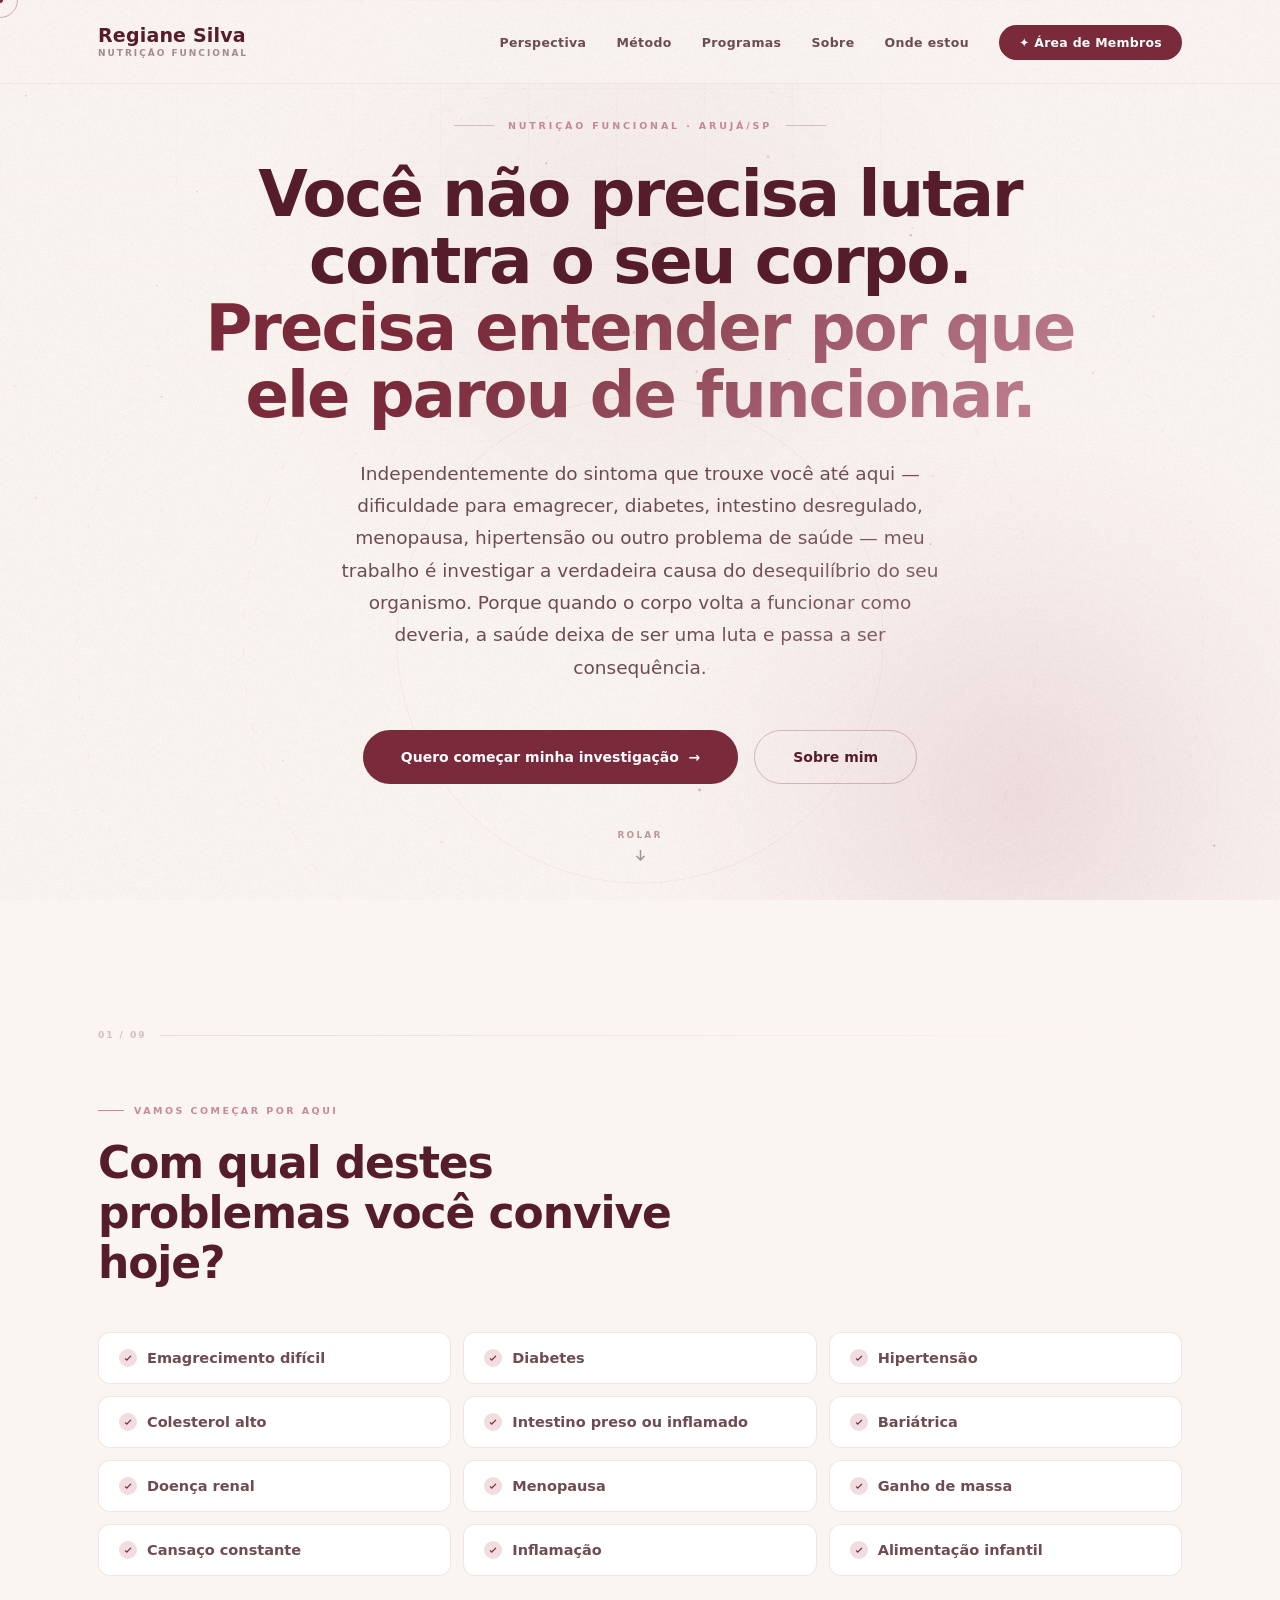
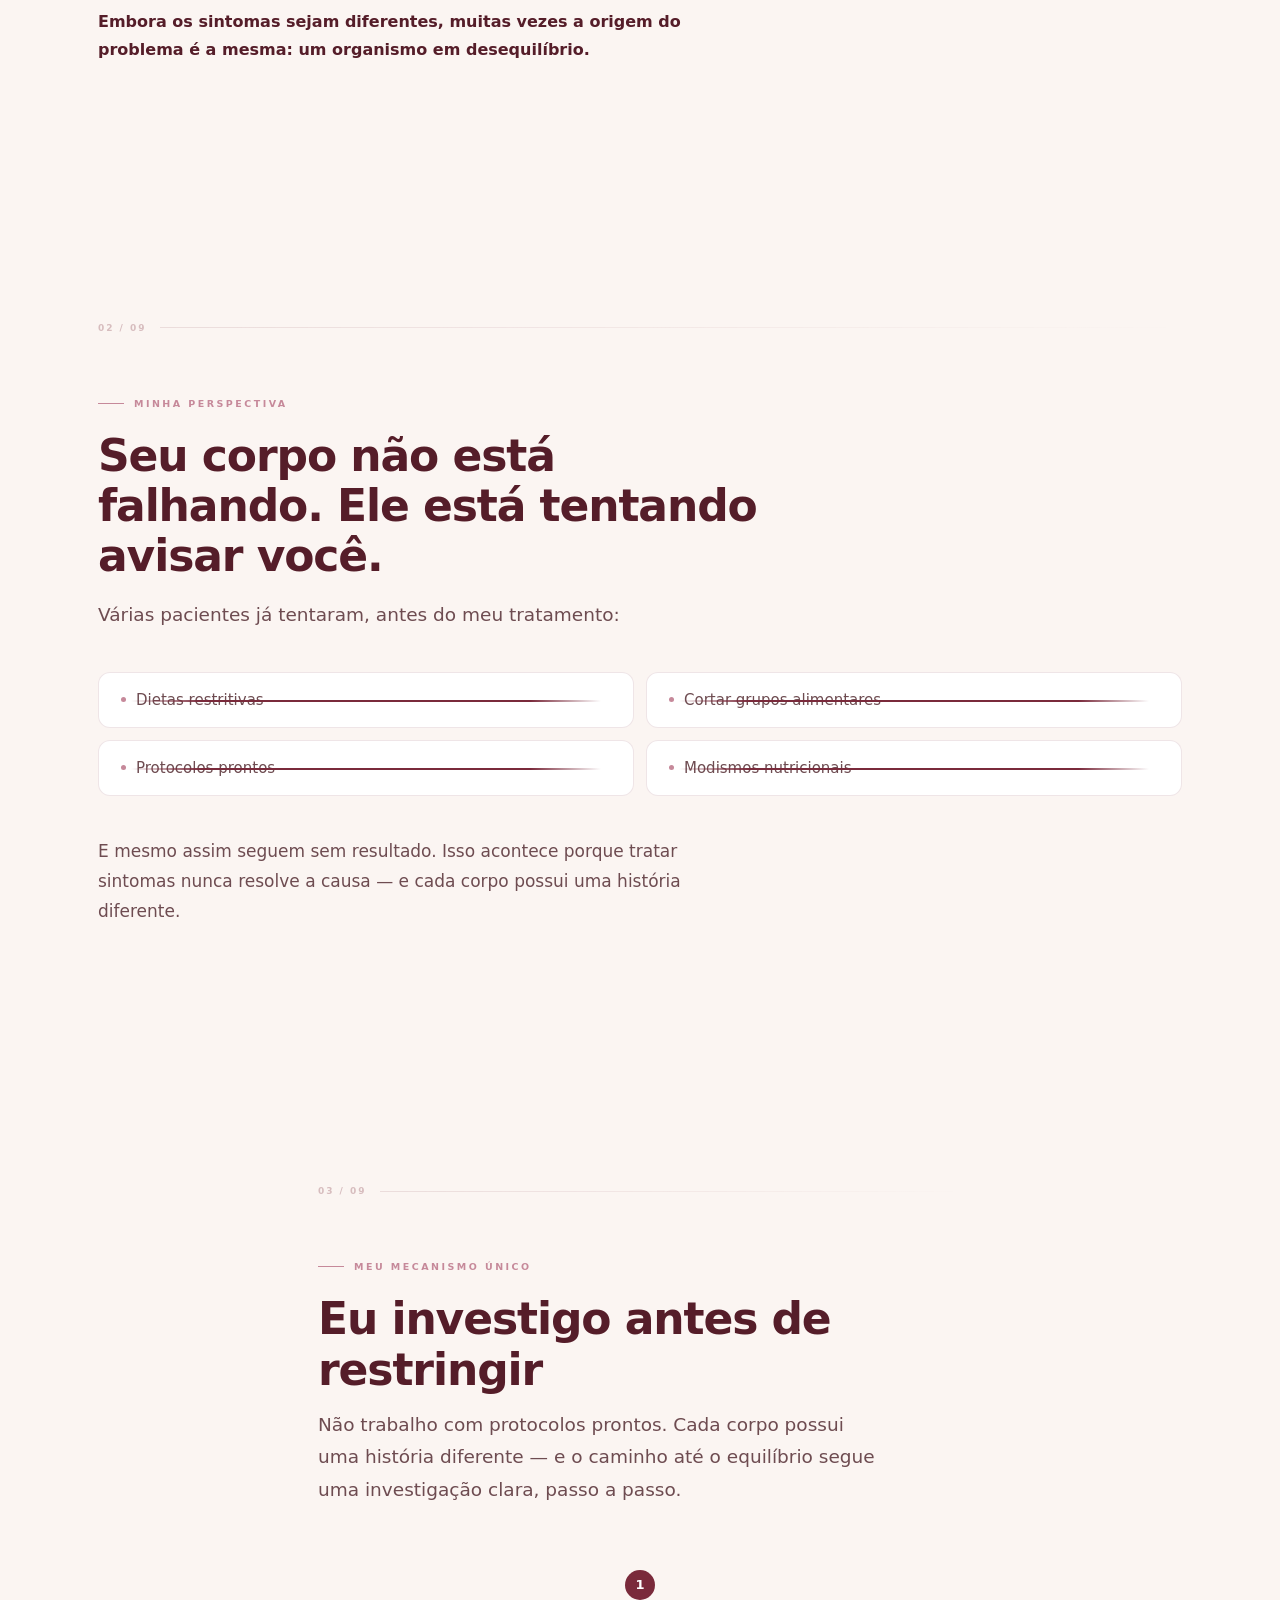
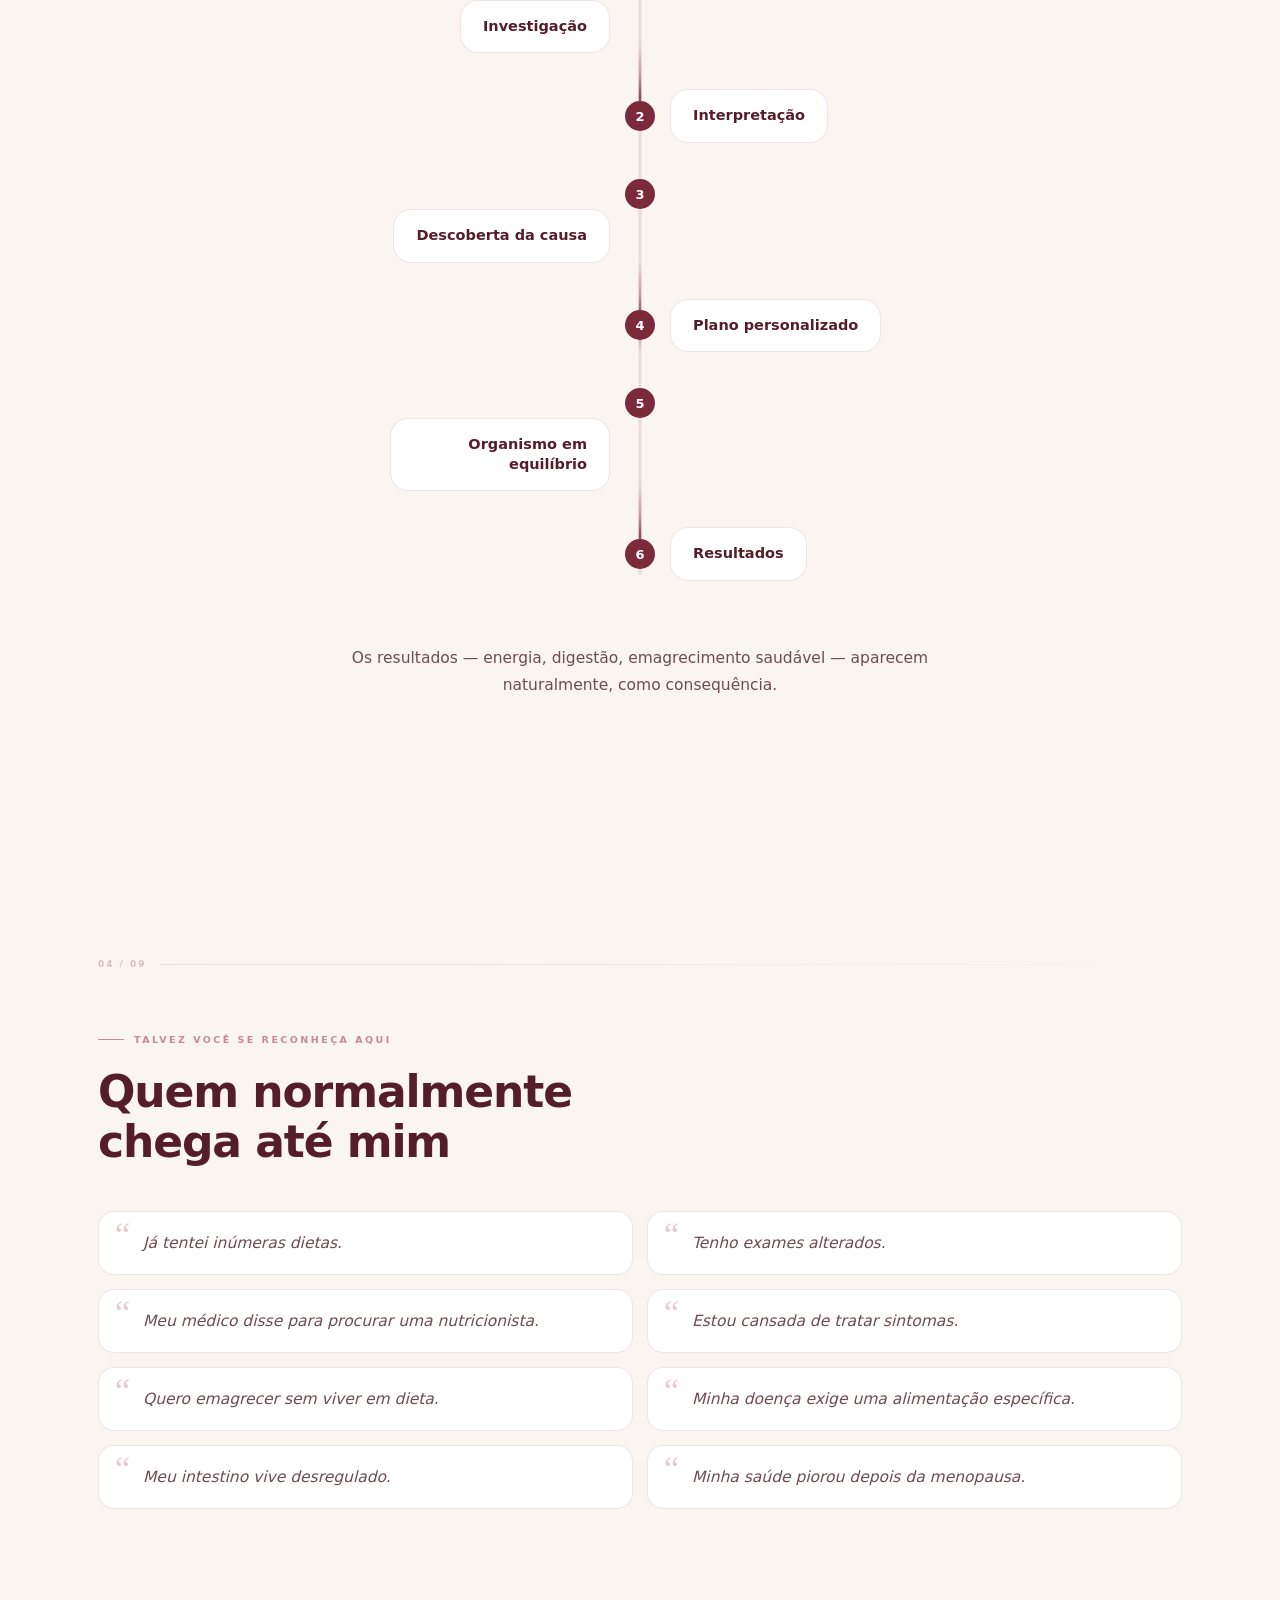
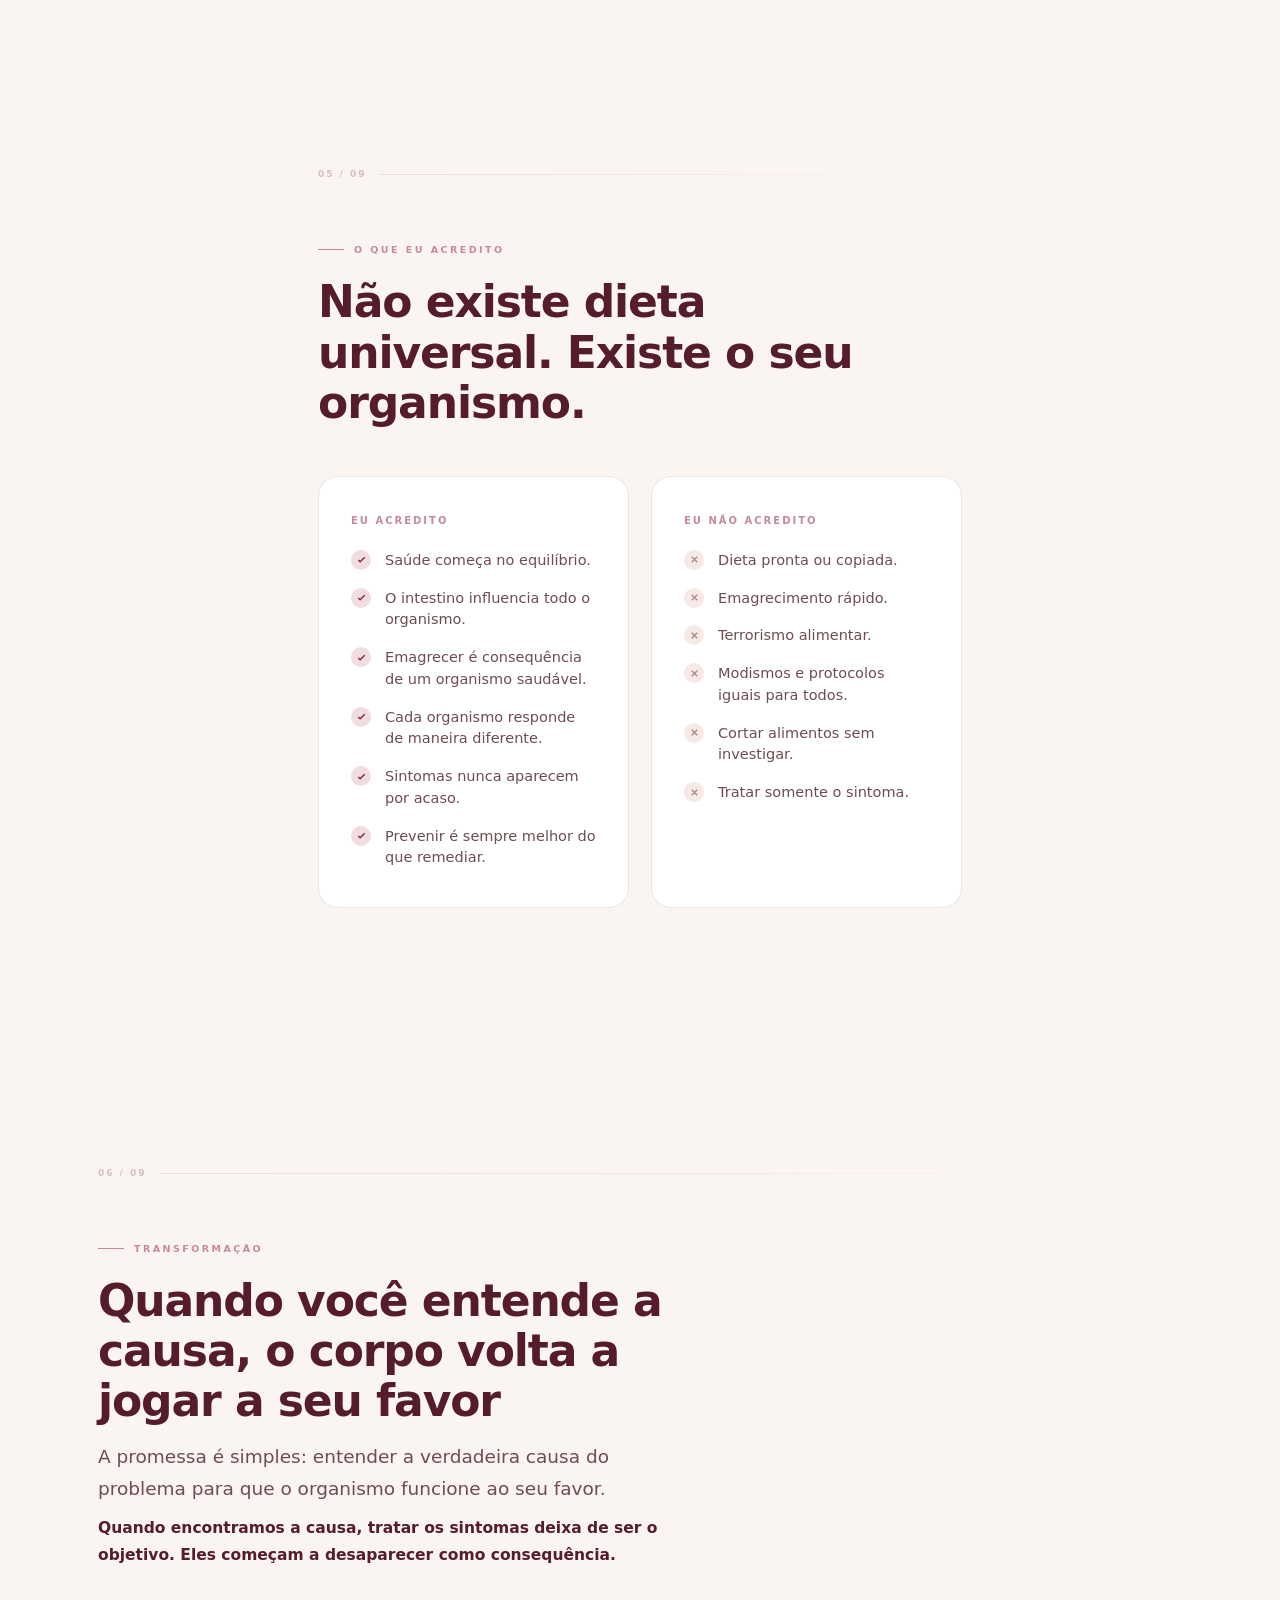
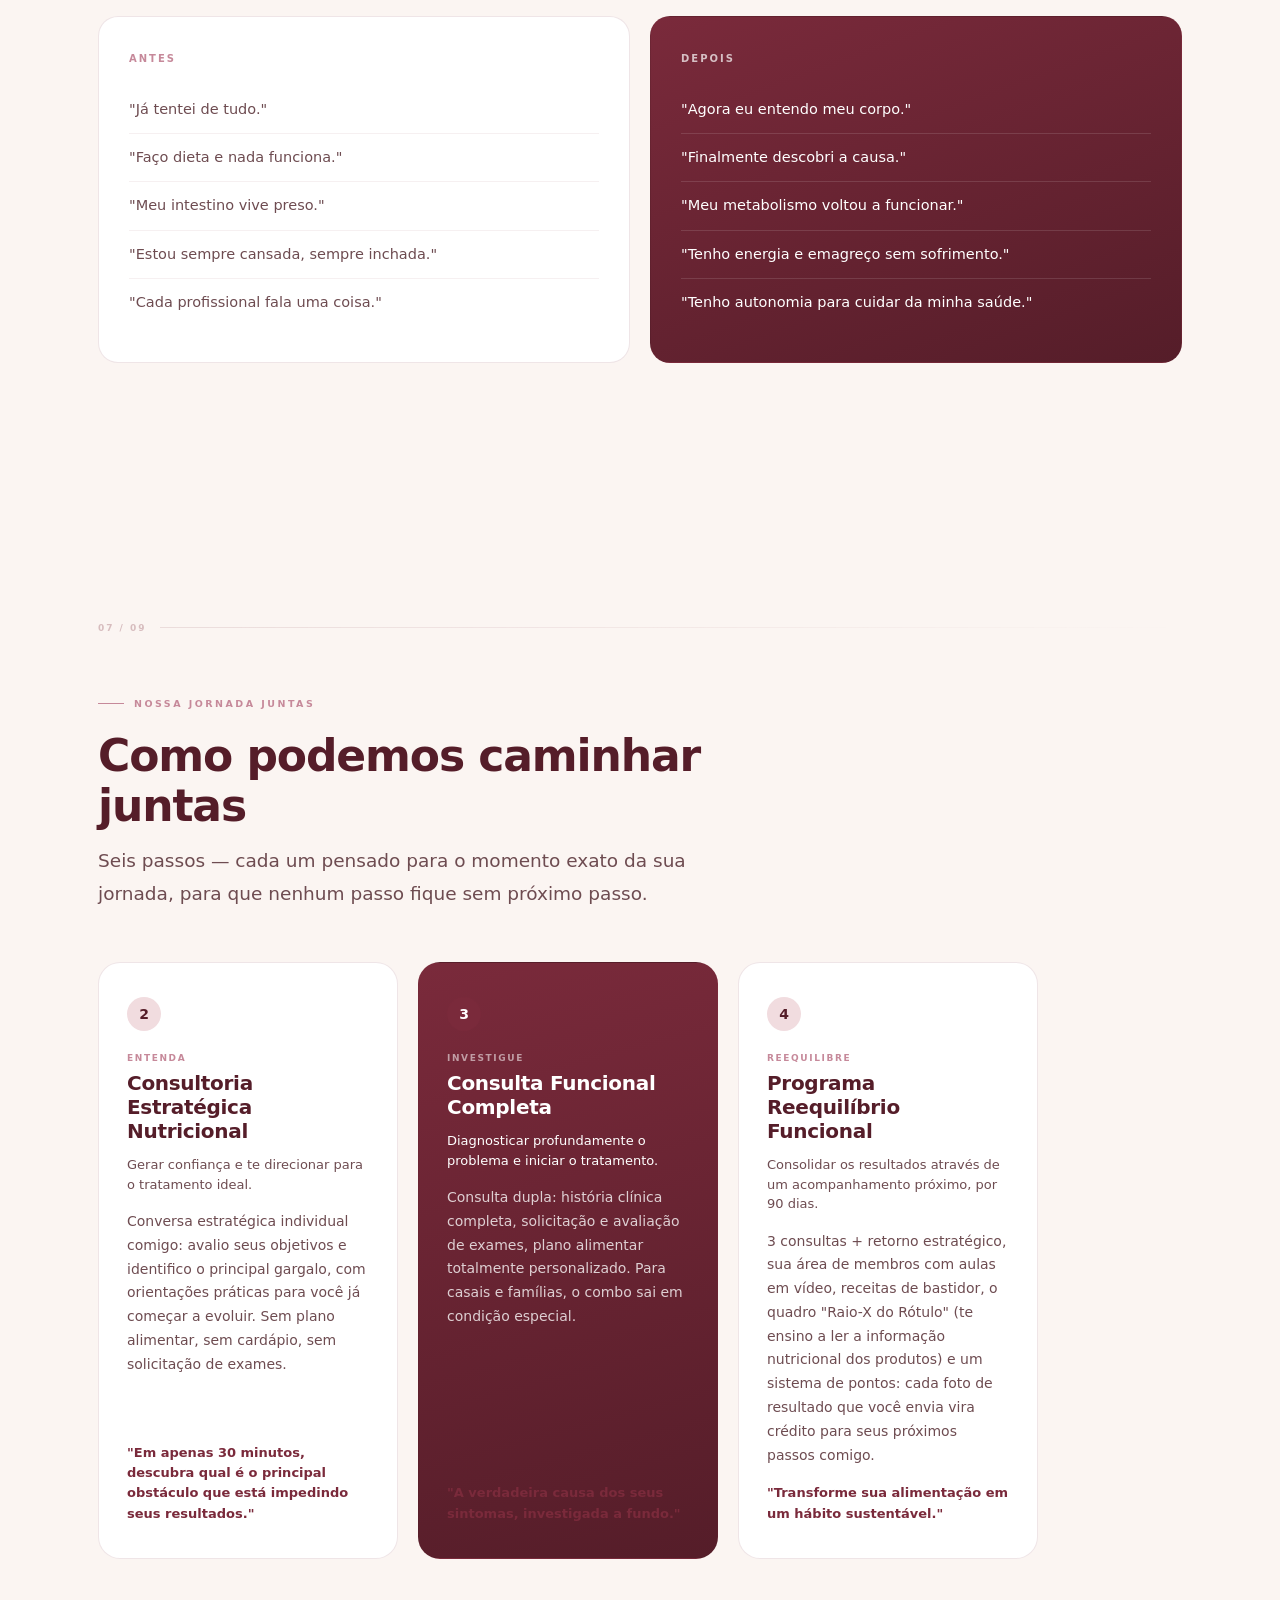
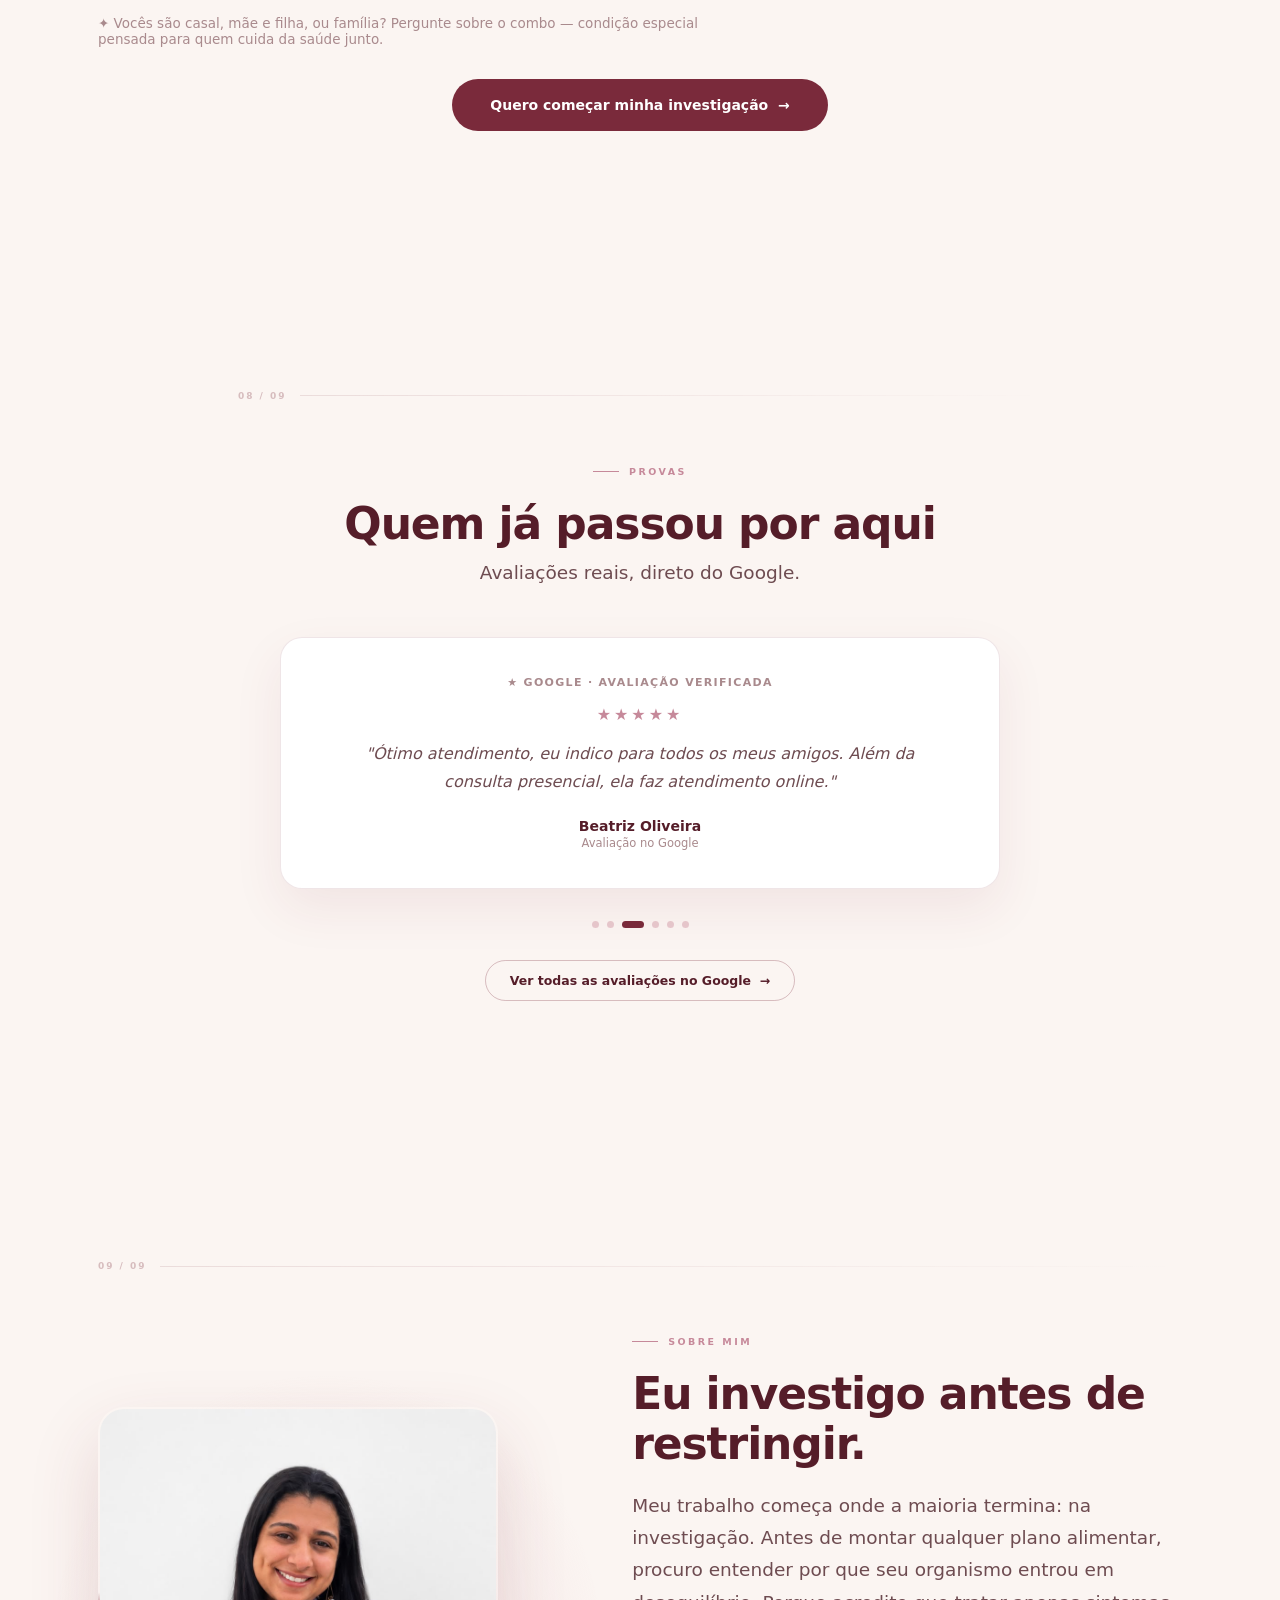
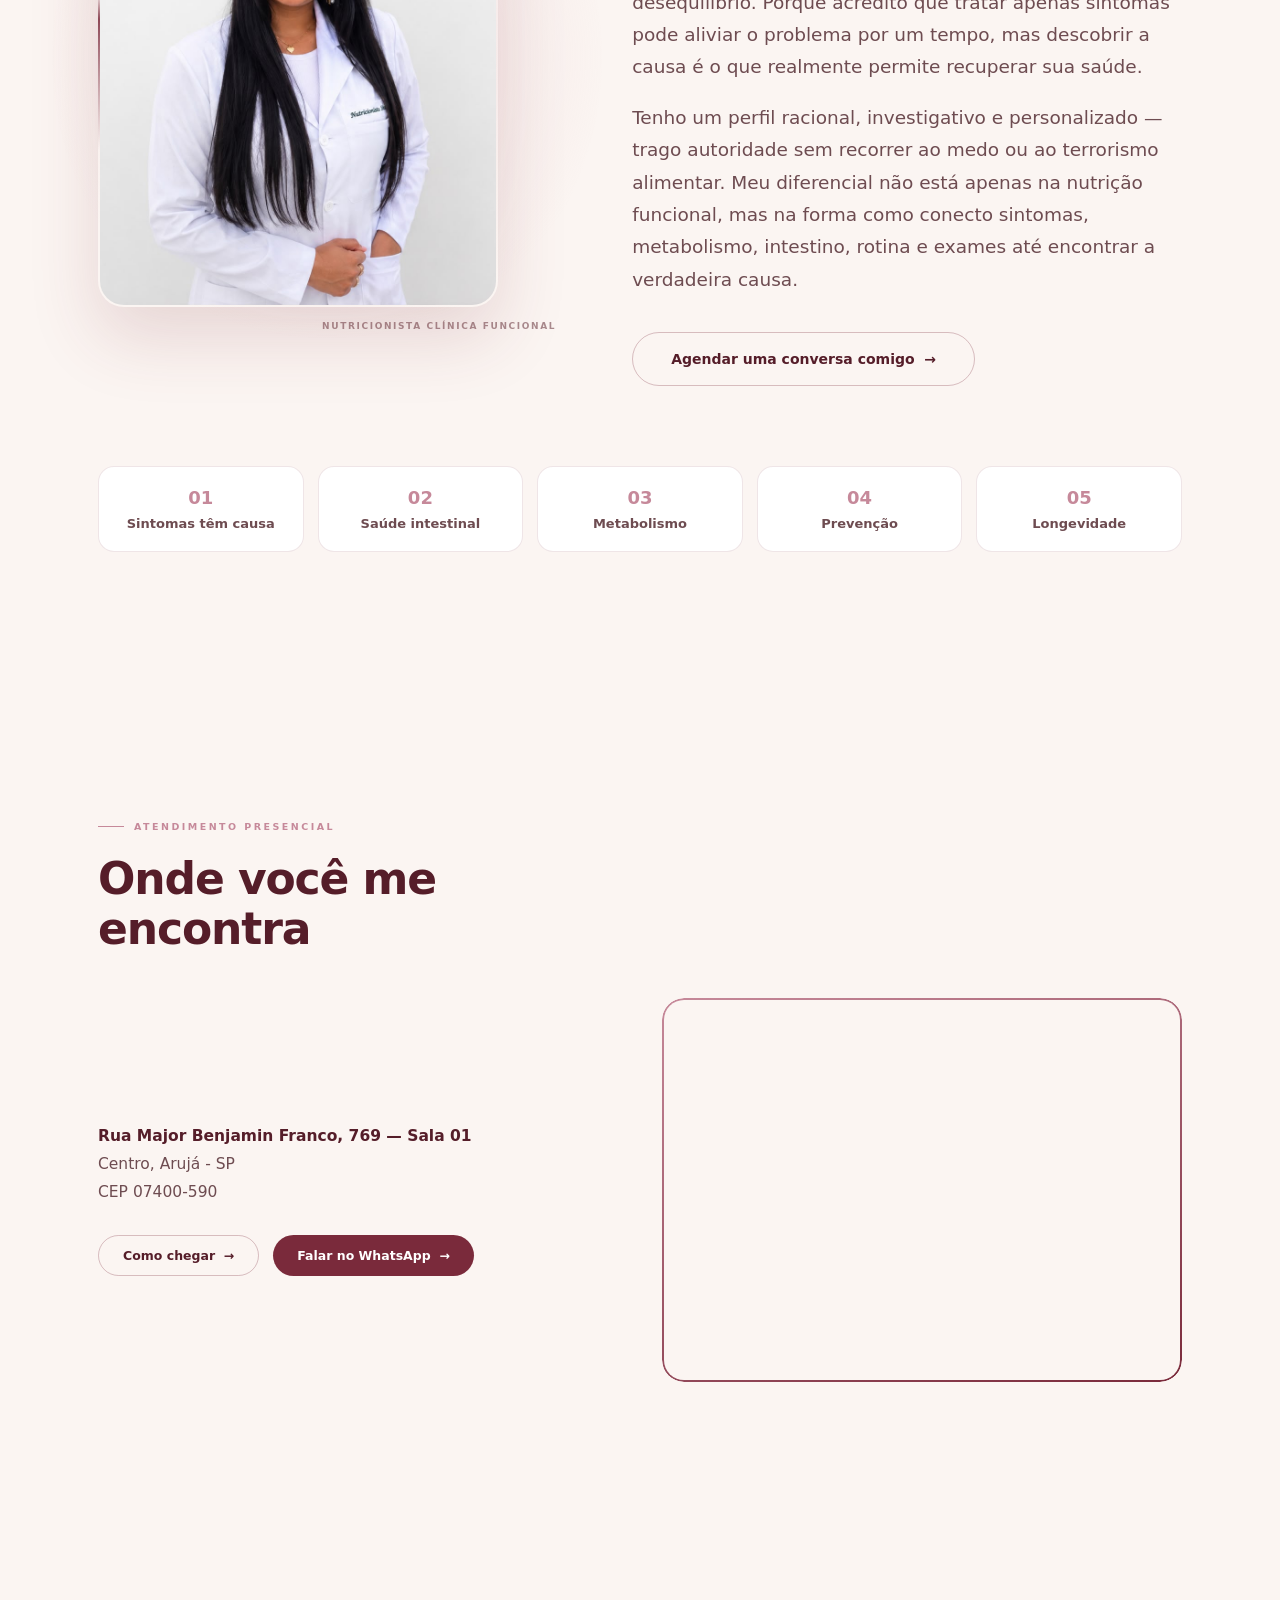
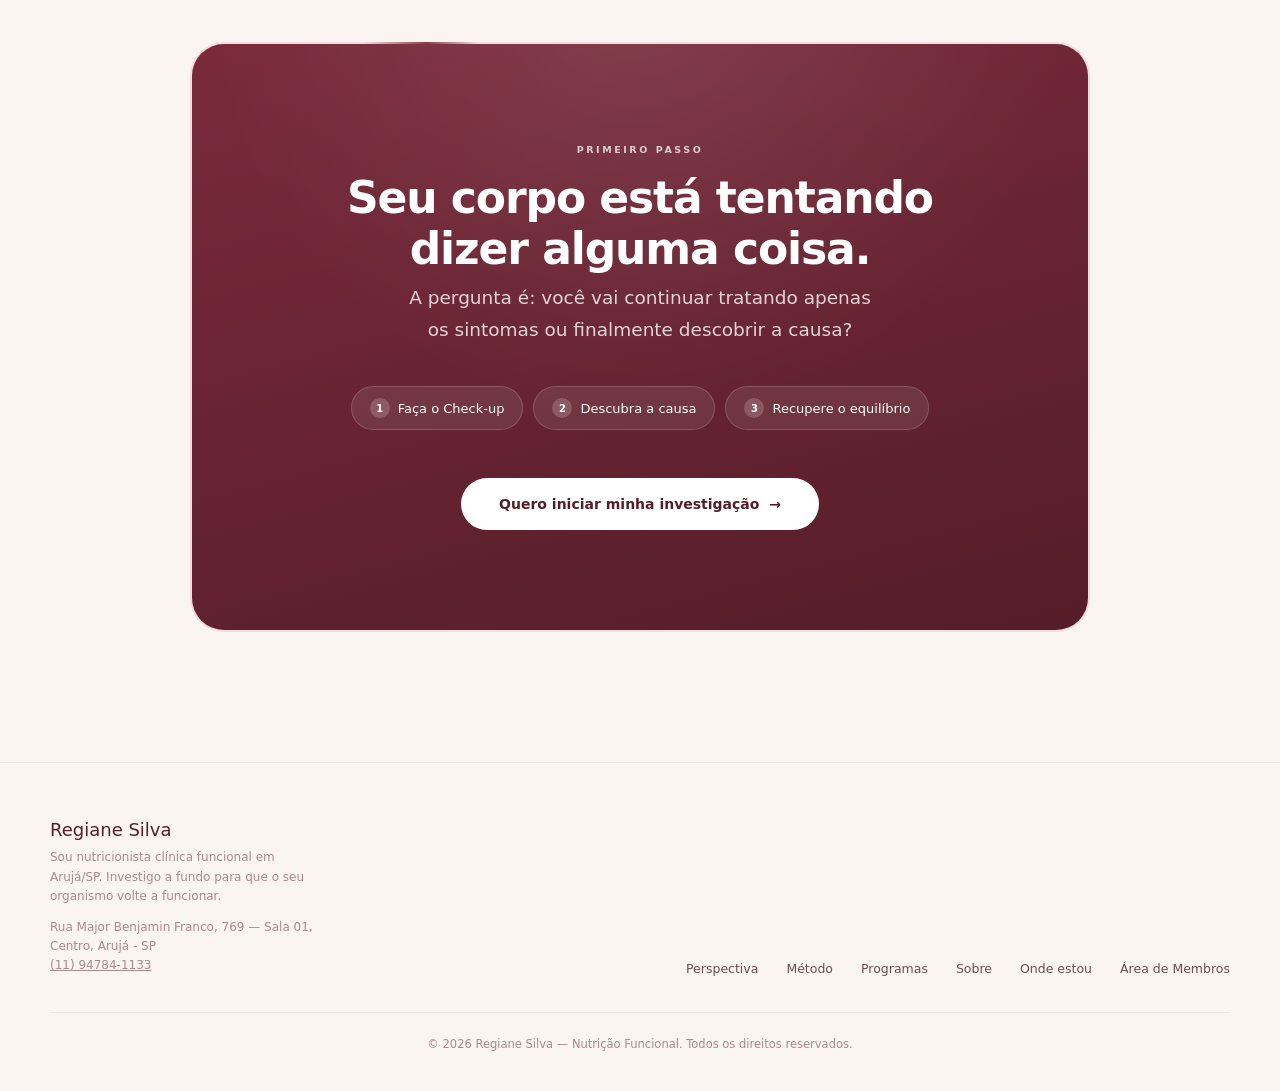
==== commit 529f53de: "Adiciona verificacao do Search Console na conta da Regiane" ====
--- a/index.html
+++ b/index.html
@@ -7,6 +7,7 @@
 <meta name="description" content="Regiane Silva, nutricionista funcional em Arujá/SP. Investigação personalizada para encontrar a verdadeira causa dos seus sintomas — o emagrecimento vem como consequência." />
 <meta name="robots" content="index, follow" />
 <meta name="google-site-verification" content="QpXf3g3_gsEm_29CmILCr9iVDcF2v308Fu7WYoo2uso" />
+<meta name="google-site-verification" content="nw5gCtPaGeuh94hql3mlXZqzE28eHtEFgpzxqS7XM1g" />
 <link rel="canonical" href="https://regianemariasilva22-sudo.github.io/site-regiane-silva/" />
 
 <meta property="og:type" content="business.business" />
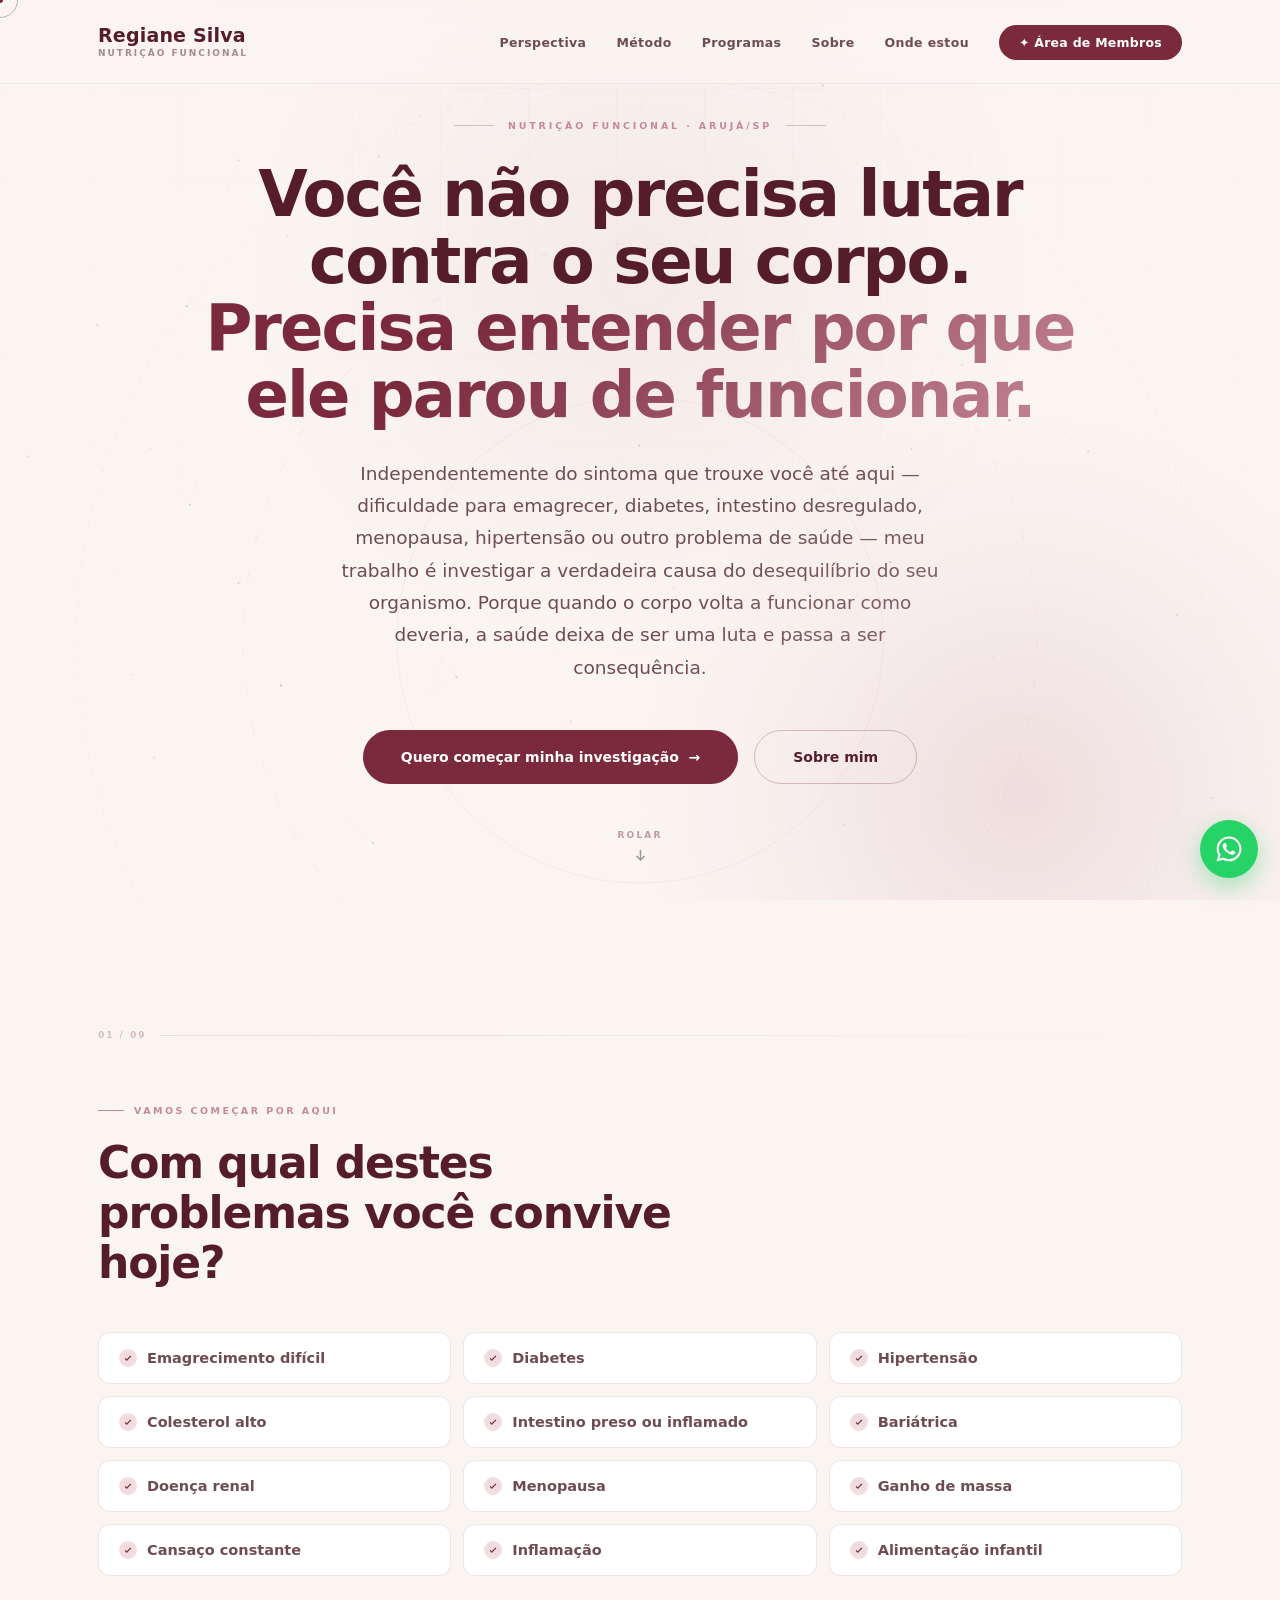
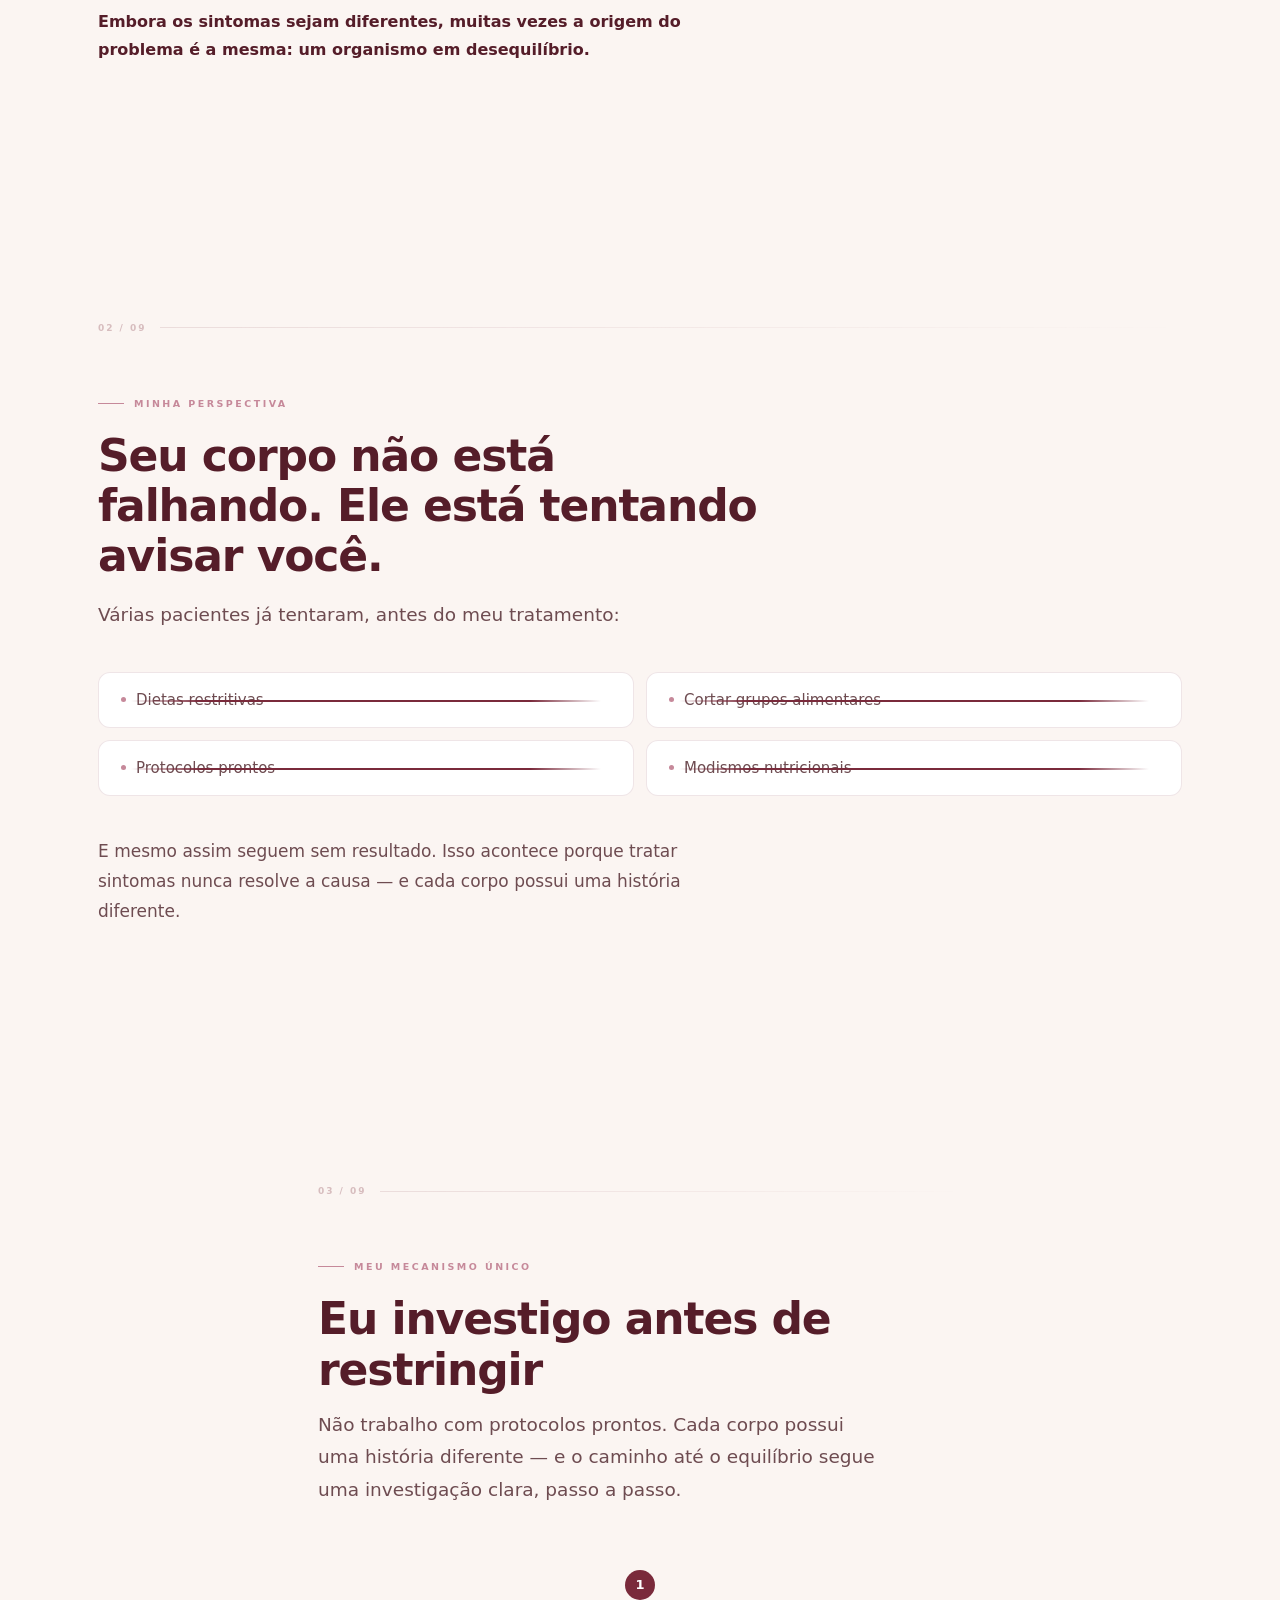
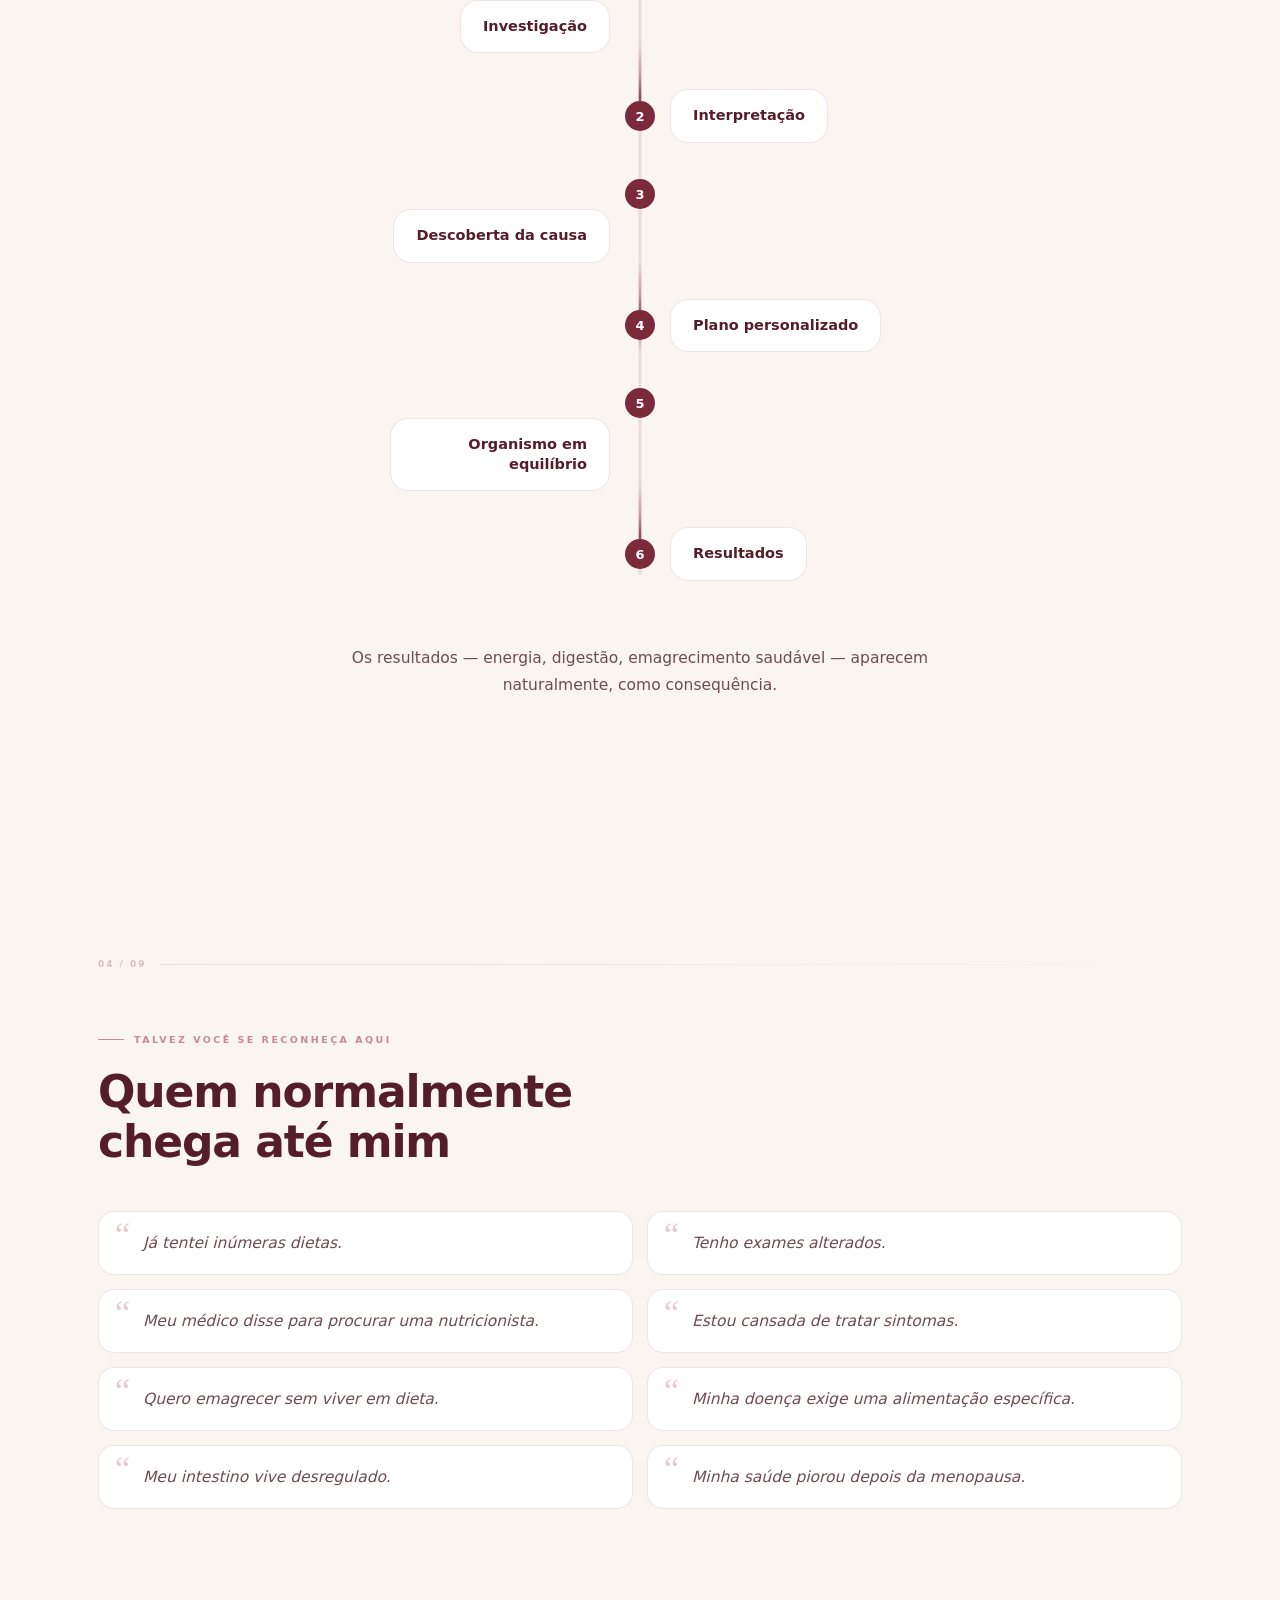
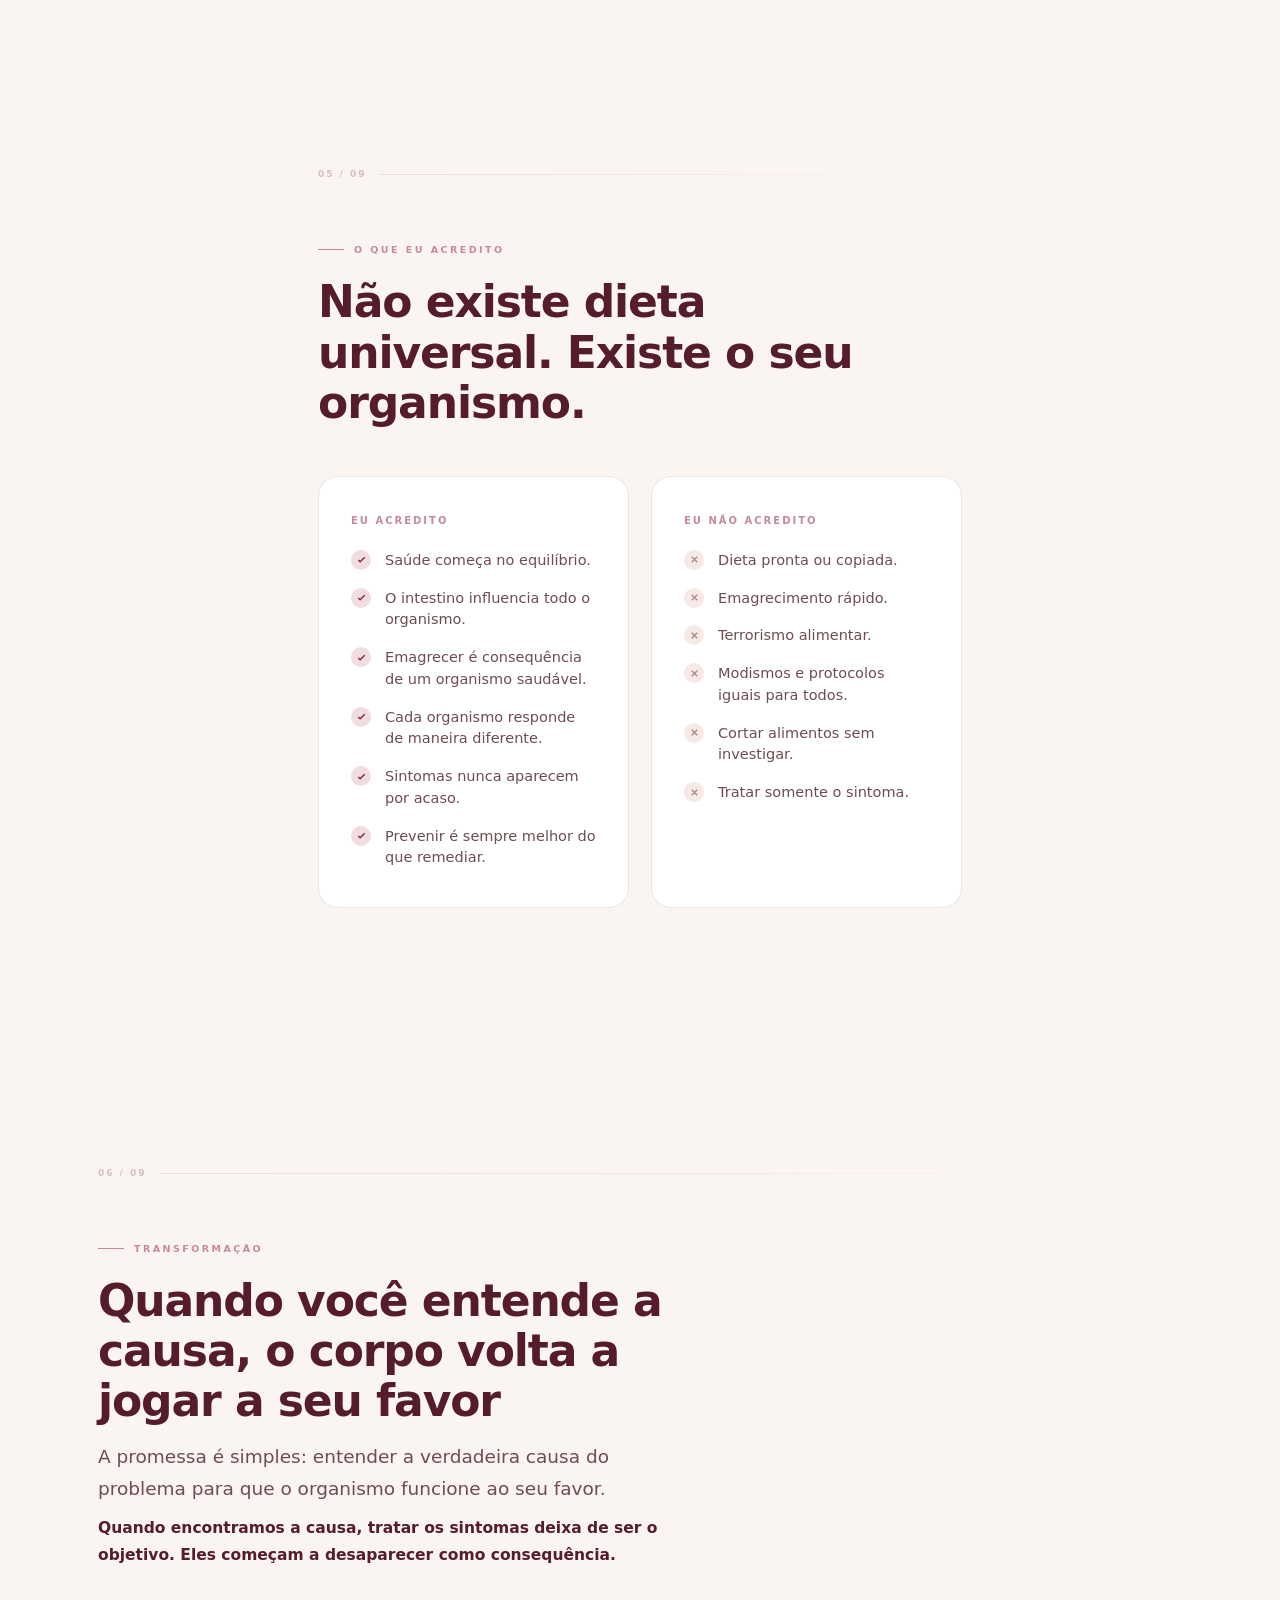
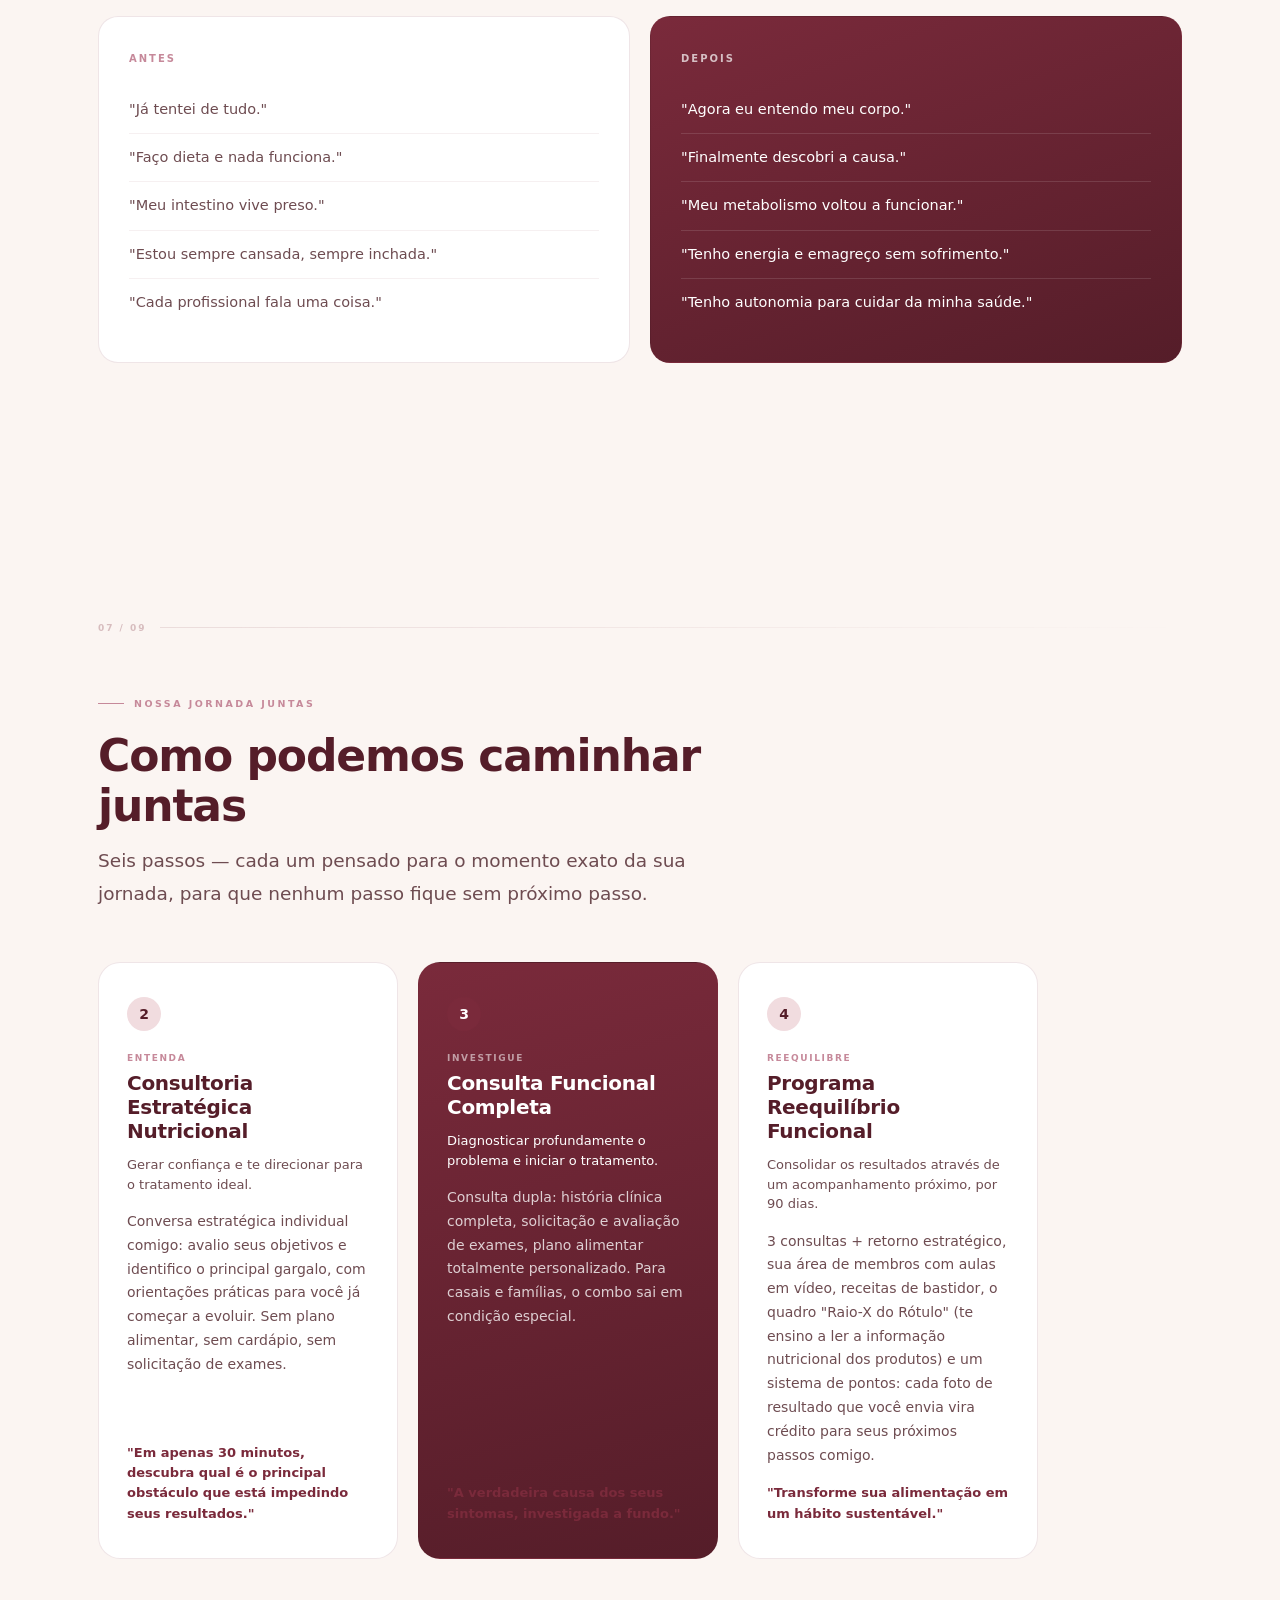
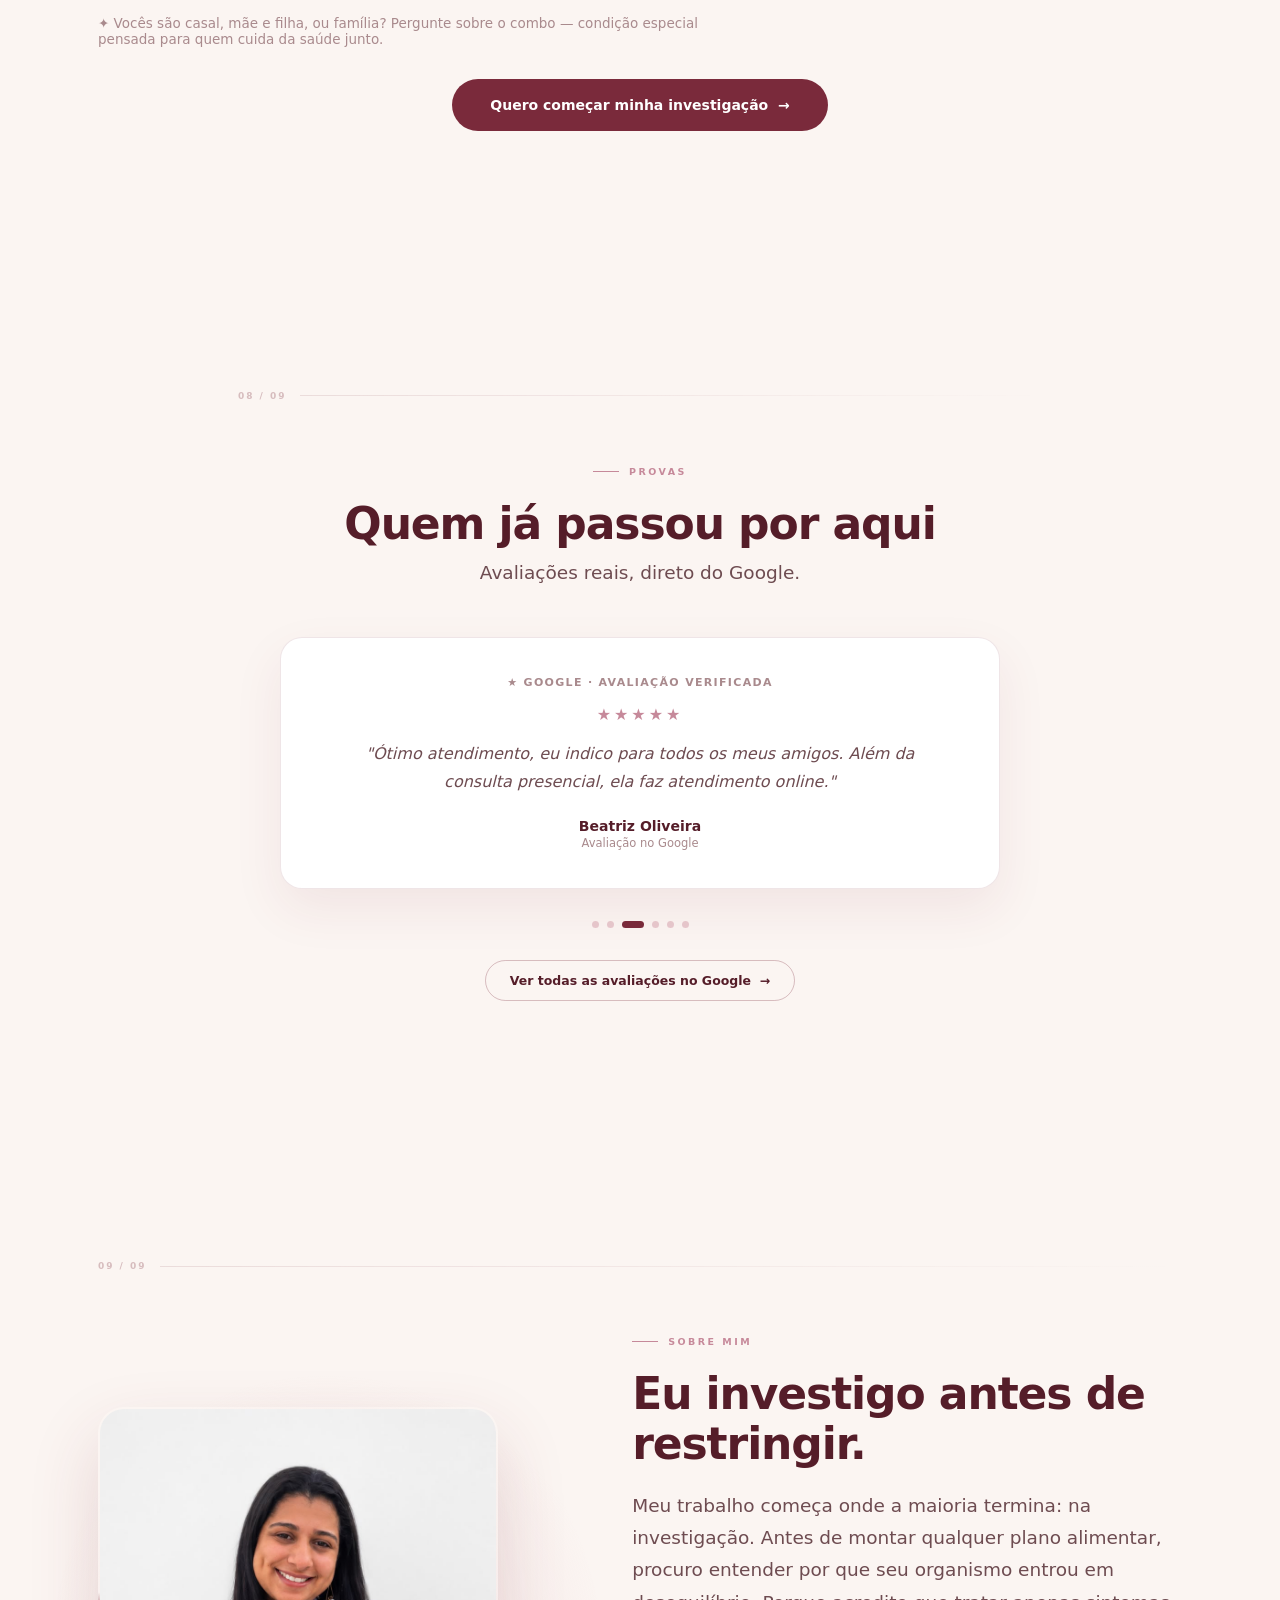
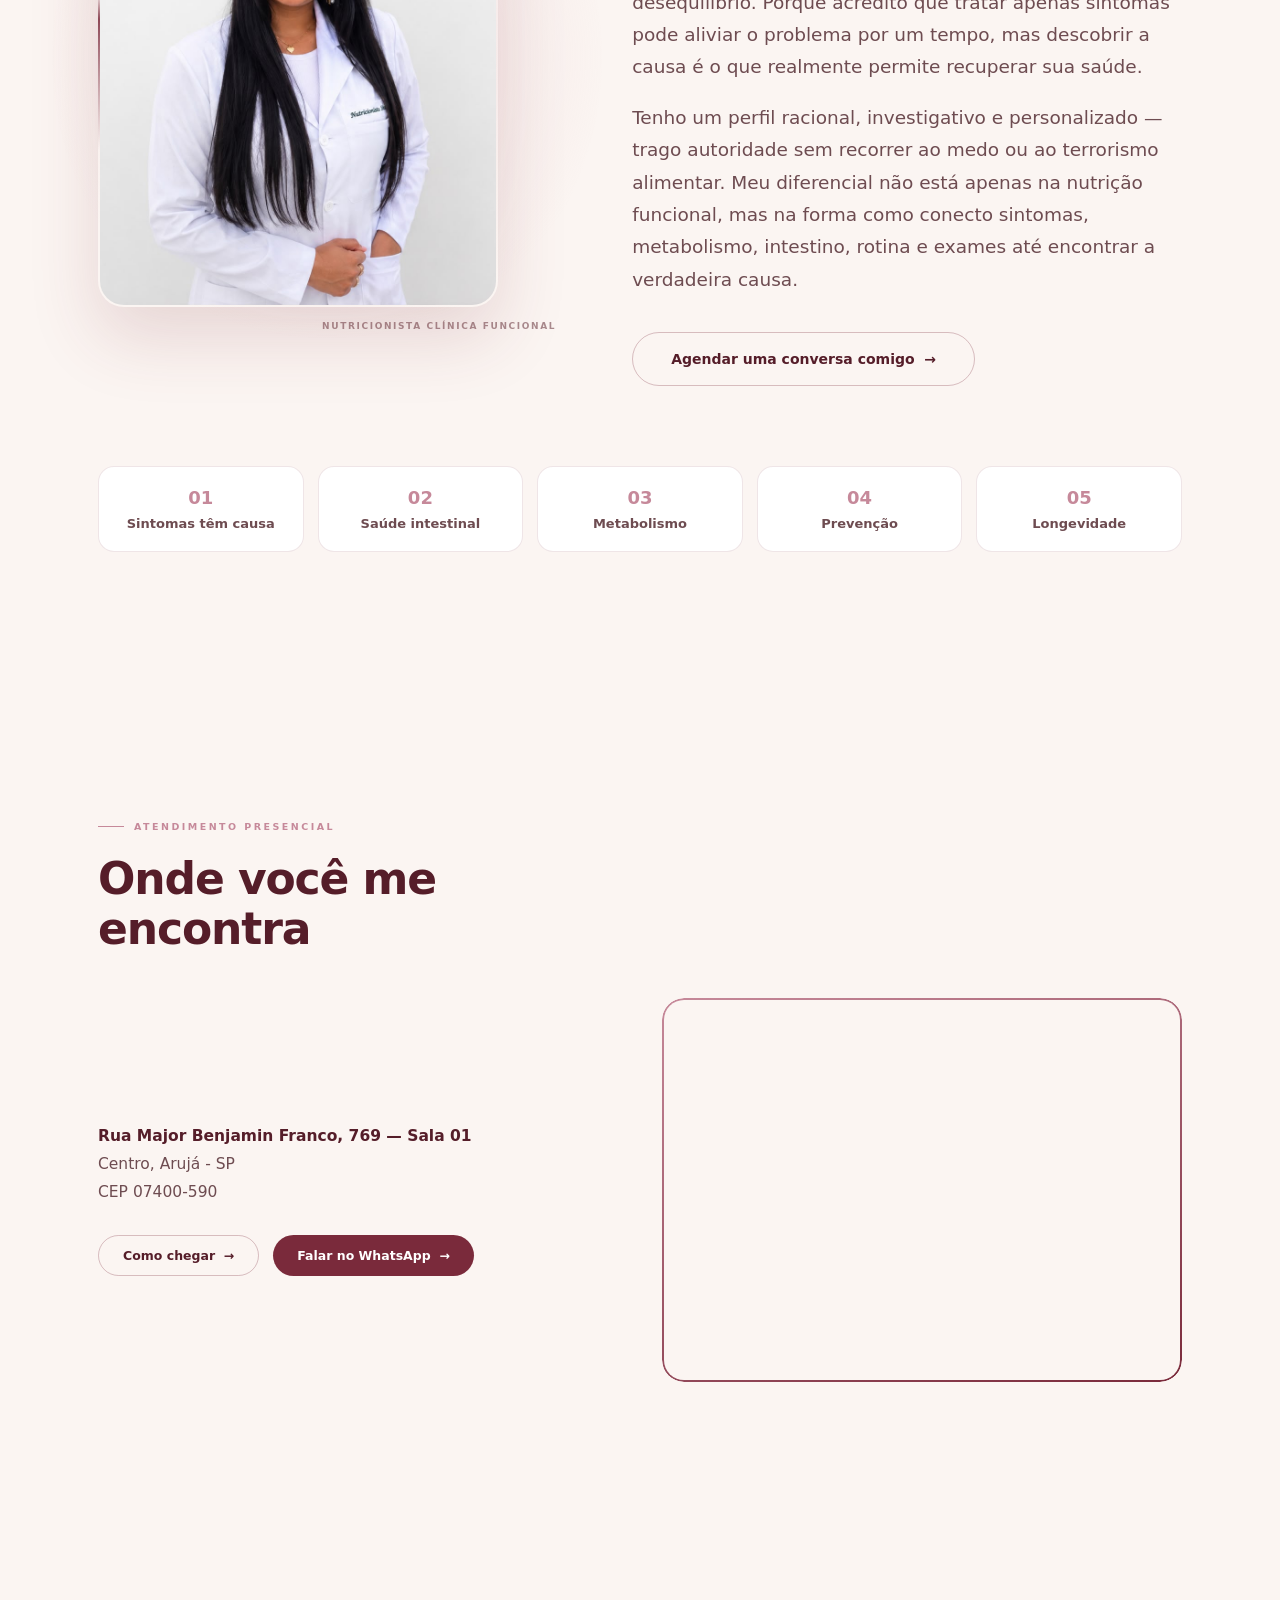
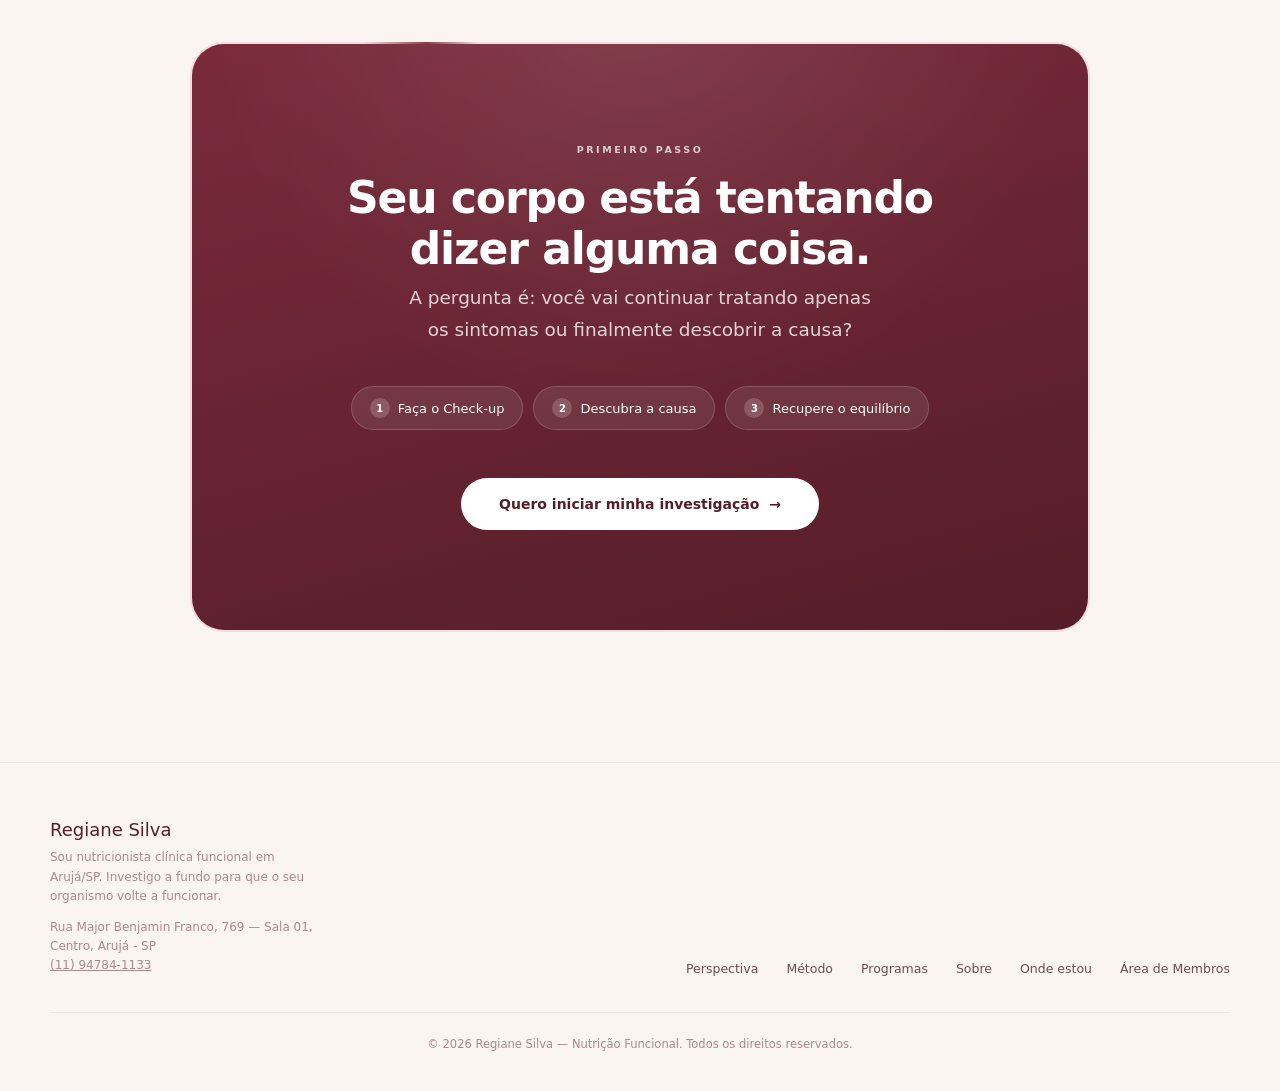
==== commit 7ab90d46: "Adiciona botao flutuante de WhatsApp no site Fica visivel enquanto a pessoa rola a pagina, aponta pr" ====
--- a/index.html
+++ b/index.html
@@ -502,6 +502,10 @@
   <div class="footer-bottom">© 2026 Regiane Silva — Nutrição Funcional. Todos os direitos reservados.</div>
 </footer>
 
+<a href="https://wa.me/5511947841133?text=Ol%C3%A1%2C%20Regiane%21%20Vim%20pelo%20site%20e%20quero%20saber%20mais." target="_blank" rel="noopener" class="whatsapp-float" aria-label="Falar com a Regiane no WhatsApp">
+  <svg viewBox="0 0 24 24" fill="currentColor"><path d="M12.04 2C6.58 2 2.13 6.45 2.13 11.91c0 1.75.46 3.45 1.32 4.95L2.05 22l5.25-1.38a9.9 9.9 0 0 0 4.74 1.21h.01c5.46 0 9.9-4.45 9.9-9.91 0-2.65-1.03-5.14-2.9-7.01A9.82 9.82 0 0 0 12.04 2zm0 18.1h-.01a8.2 8.2 0 0 1-4.18-1.14l-.3-.18-3.12.82.83-3.04-.2-.31a8.2 8.2 0 0 1-1.26-4.37c0-4.54 3.7-8.24 8.25-8.24 2.2 0 4.27.86 5.83 2.42a8.18 8.18 0 0 1 2.41 5.83c0 4.55-3.7 8.24-8.25 8.24zm4.52-6.17c-.25-.12-1.47-.72-1.7-.81-.23-.08-.39-.12-.56.13-.17.24-.64.8-.78.97-.14.17-.29.19-.53.06-.25-.12-1.05-.39-2-1.23-.74-.66-1.24-1.47-1.39-1.72-.14-.25-.02-.38.11-.51.11-.11.25-.29.37-.43.12-.15.16-.25.24-.42.08-.17.04-.31-.02-.44-.06-.12-.56-1.35-.77-1.85-.2-.48-.41-.42-.56-.42-.14 0-.31-.01-.47-.01-.17 0-.44.06-.67.31-.23.25-.87.85-.87 2.08 0 1.23.89 2.42 1.02 2.58.12.17 1.75 2.67 4.24 3.75.59.26 1.05.41 1.41.52.59.19 1.13.16 1.55.1.47-.07 1.47-.6 1.68-1.18.21-.58.21-1.08.14-1.18-.06-.1-.23-.16-.48-.28z"/></svg>
+</a>
+
 <script src="assets/js/main.js"></script>
 </body>
 </html>
--- a/assets/css/style.css
+++ b/assets/css/style.css
@@ -604,3 +604,19 @@
   .hero{ padding:var(--nav-h) 24px 64px; }
   .footer-inner{ flex-direction:column; align-items:flex-start; }
 }
+
+/* ── botão flutuante do WhatsApp ── */
+.whatsapp-float{
+  position:fixed; right:22px; bottom:22px; z-index:9990;
+  width:58px; height:58px; border-radius:50%;
+  background:#25D366; color:#fff;
+  display:flex; align-items:center; justify-content:center;
+  box-shadow:0 8px 24px rgba(37,211,102,.4);
+  cursor:none; transition:transform .25s ease, box-shadow .25s ease;
+}
+.whatsapp-float:hover{ transform:translateY(-3px) scale(1.05); box-shadow:0 12px 30px rgba(37,211,102,.5); }
+.whatsapp-float svg{ width:30px; height:30px; }
+@media (max-width:640px){
+  .whatsapp-float{ right:16px; bottom:16px; width:52px; height:52px; }
+  .whatsapp-float svg{ width:26px; height:26px; }
+}
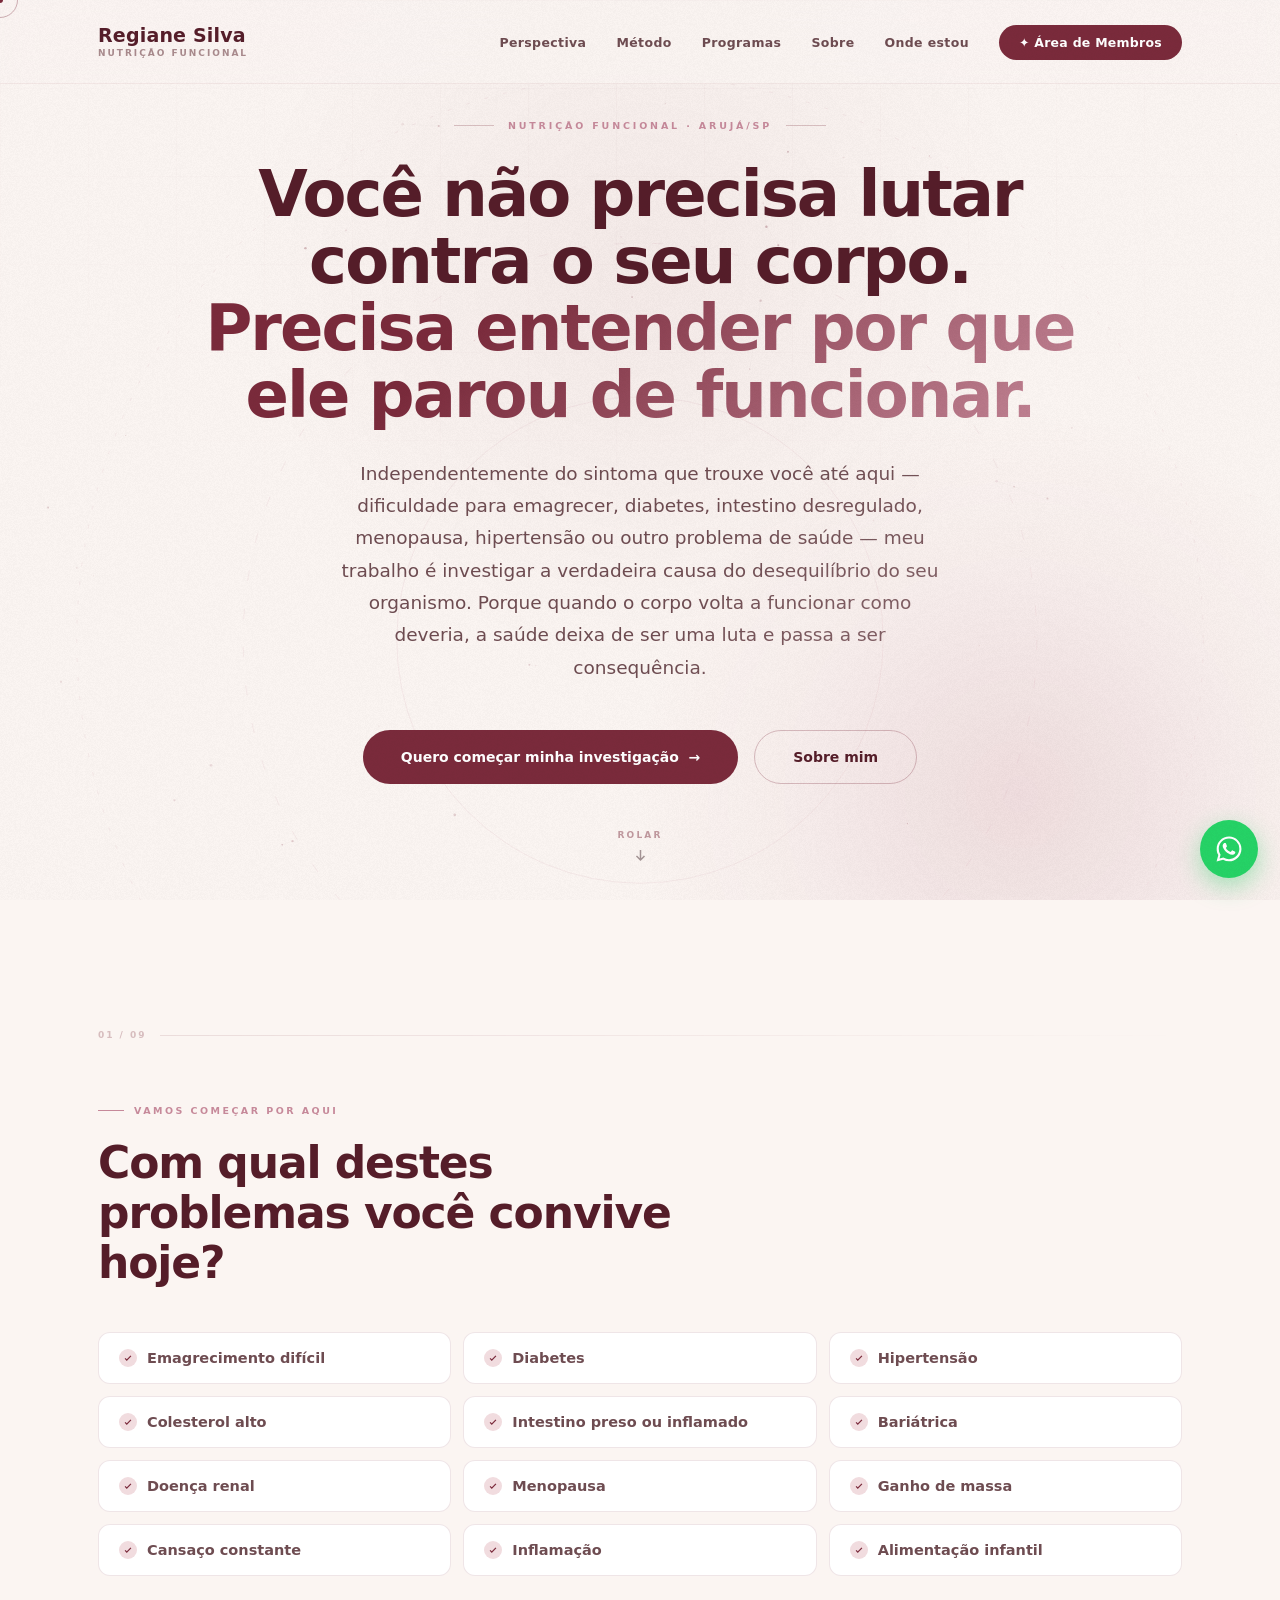
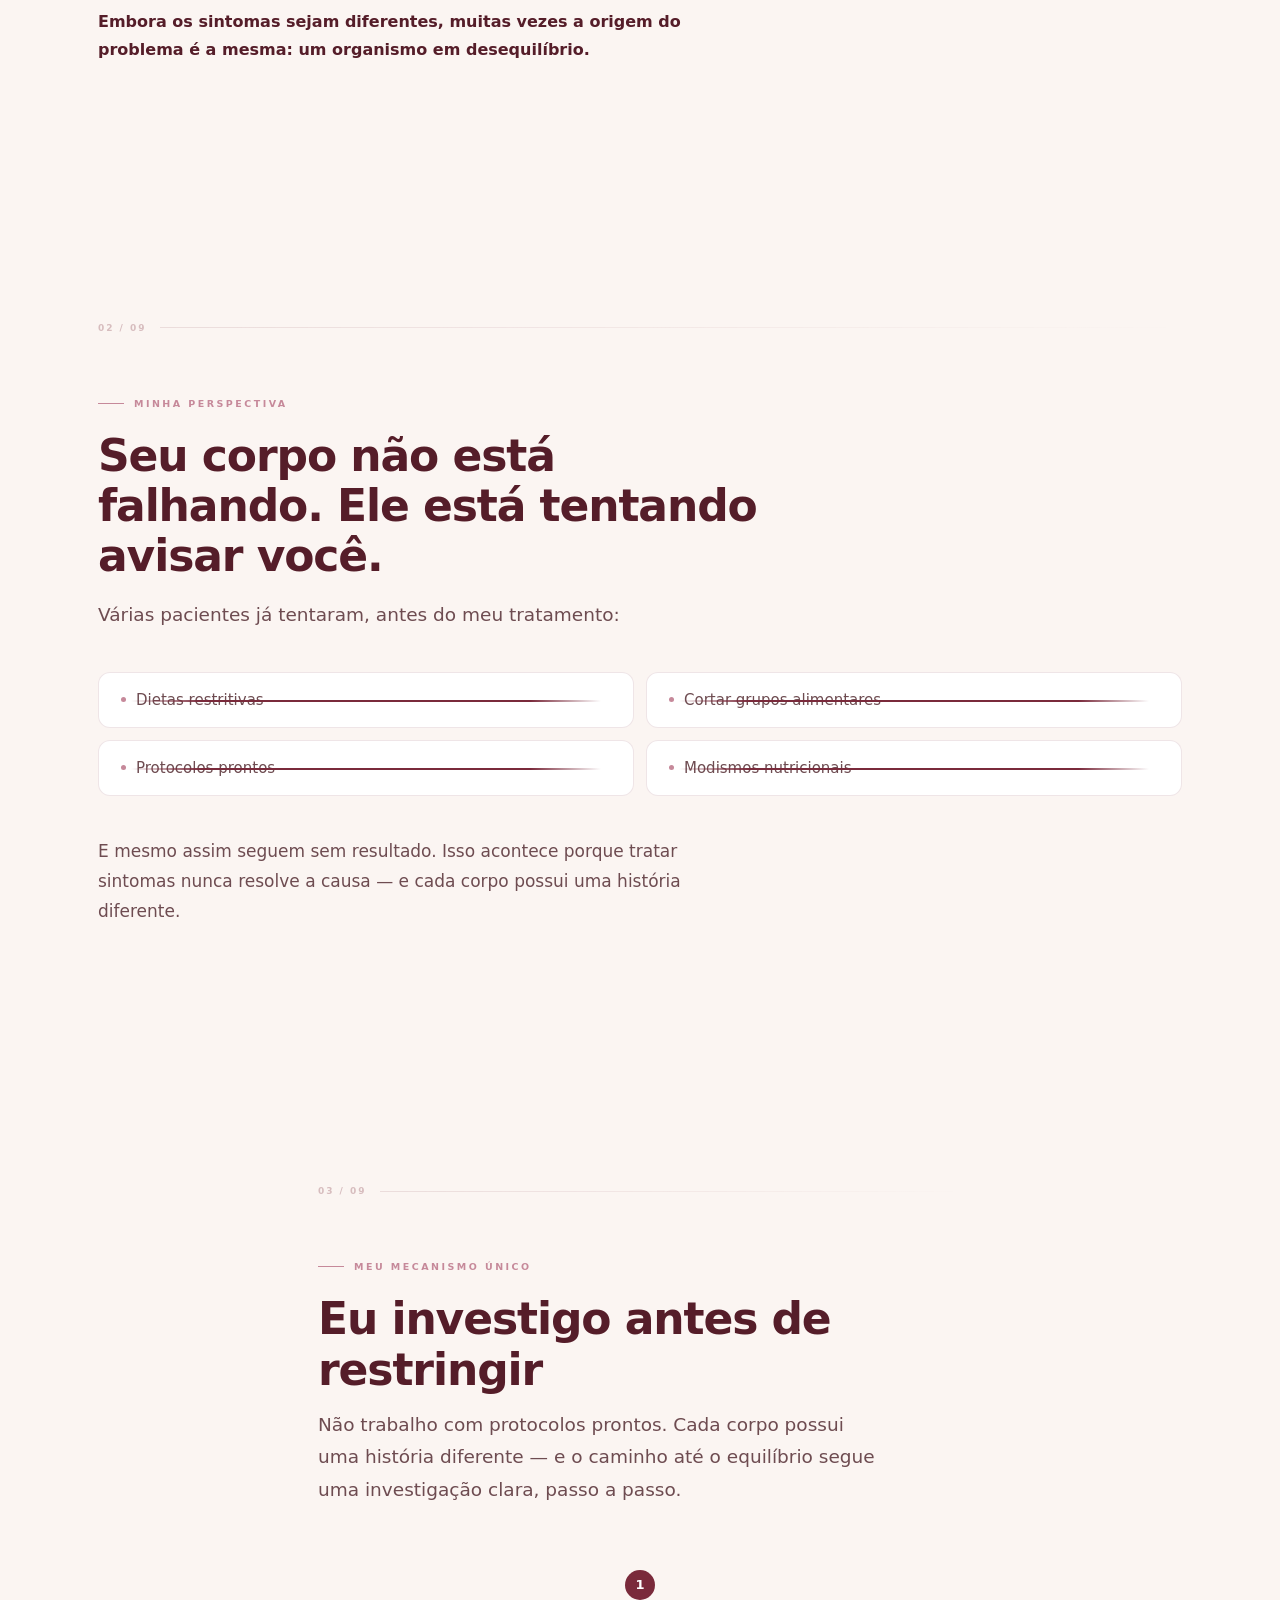
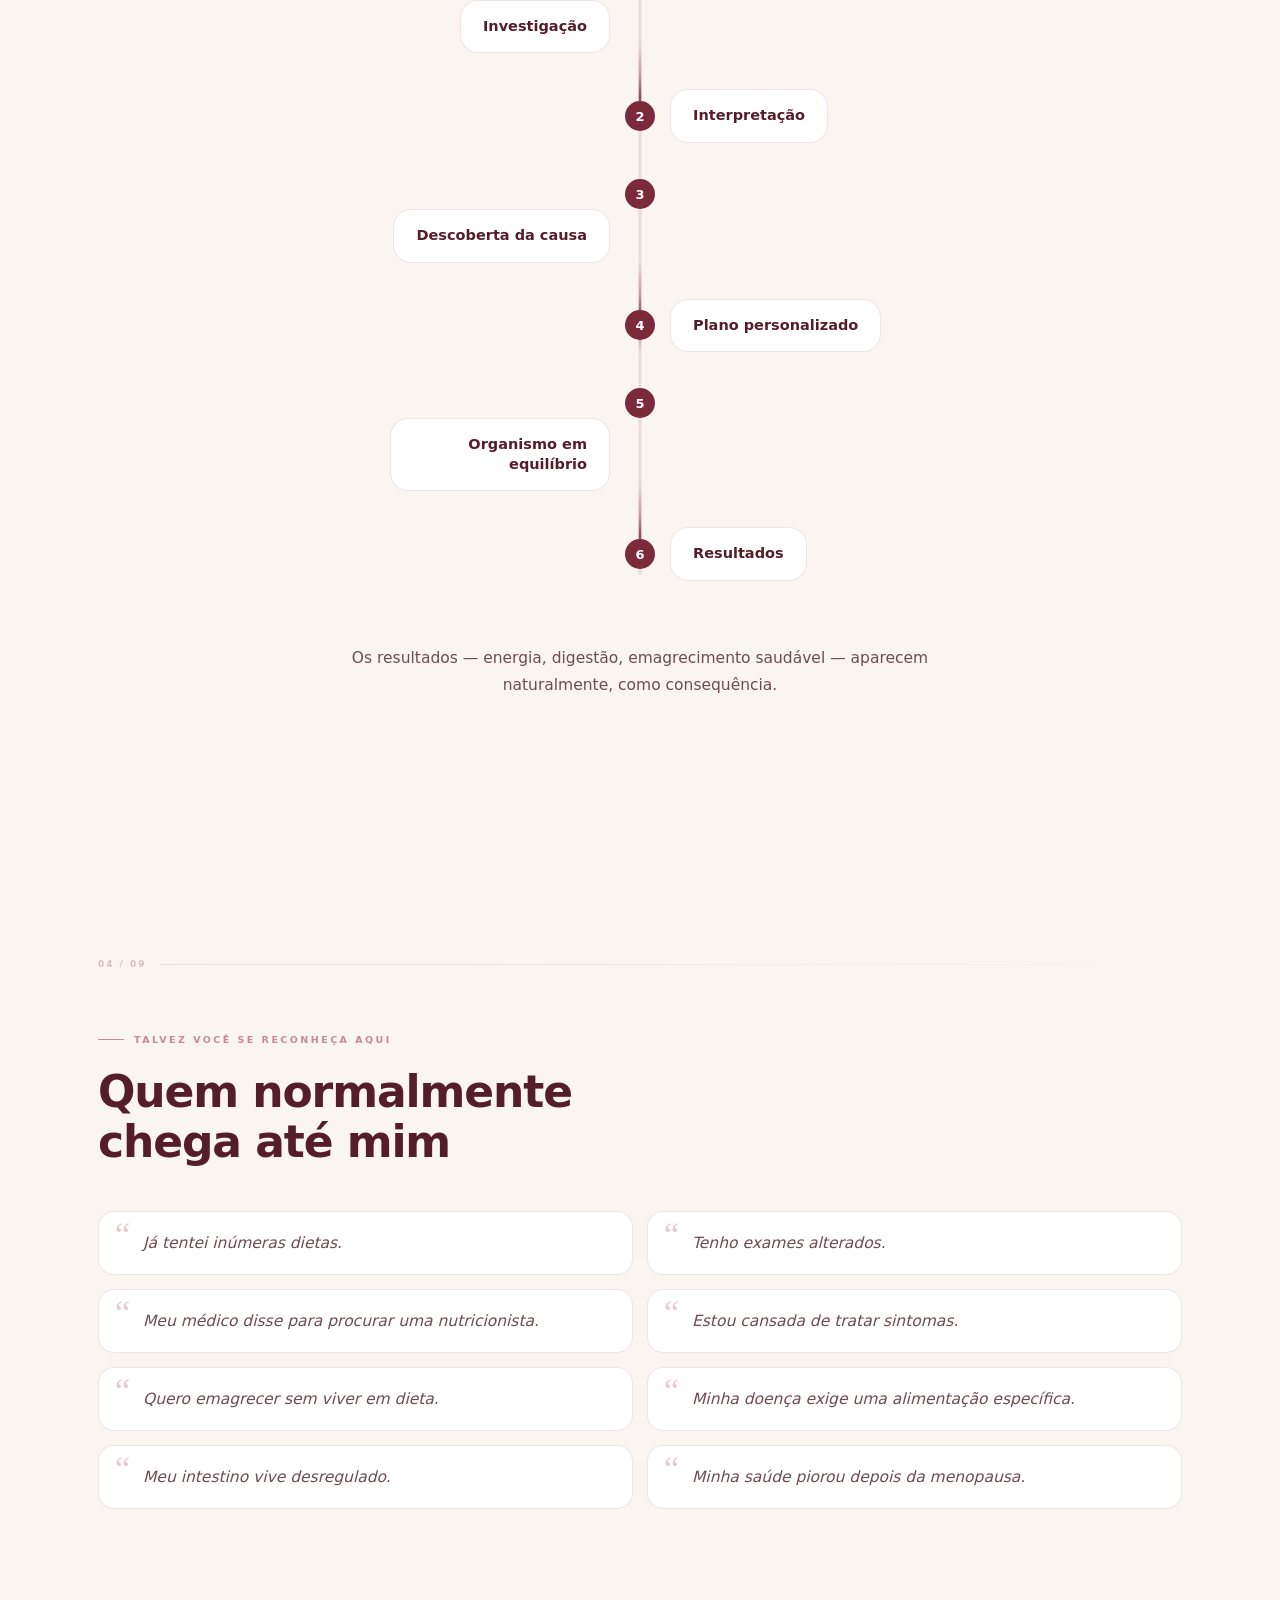
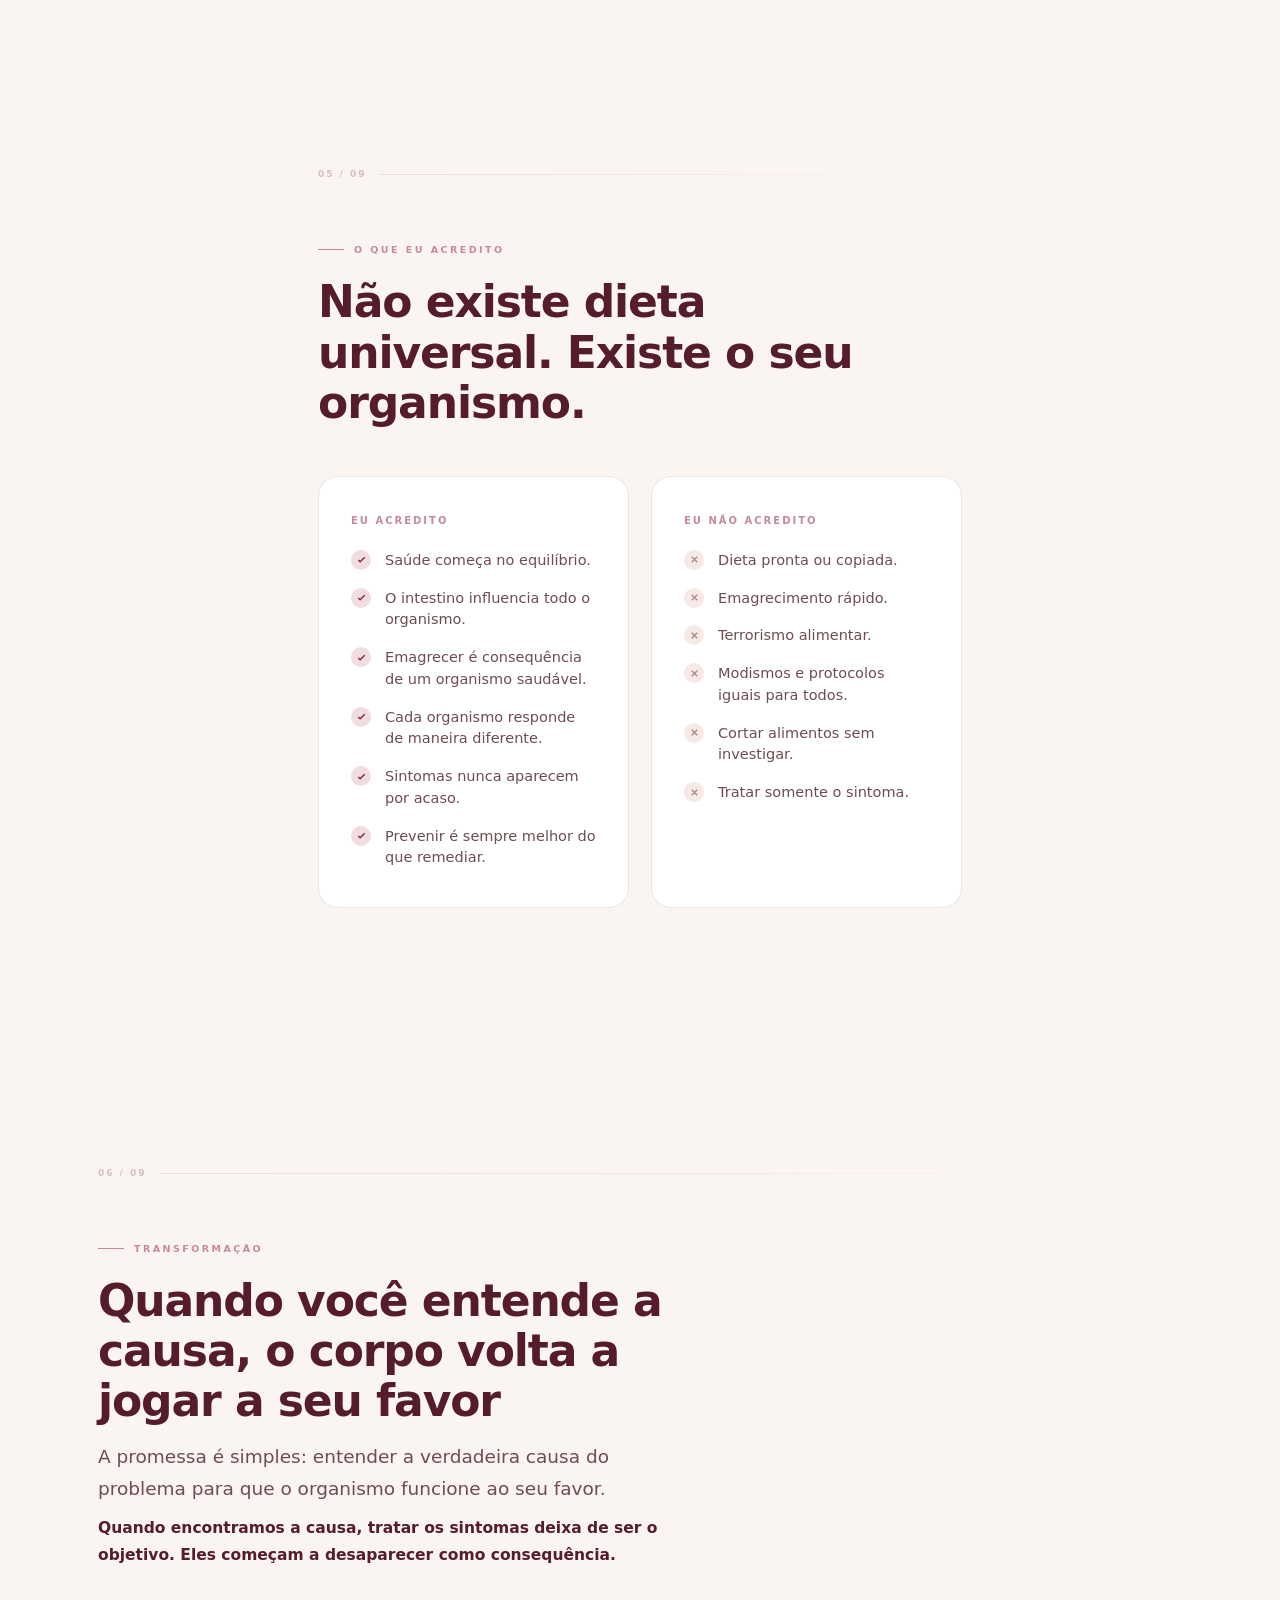
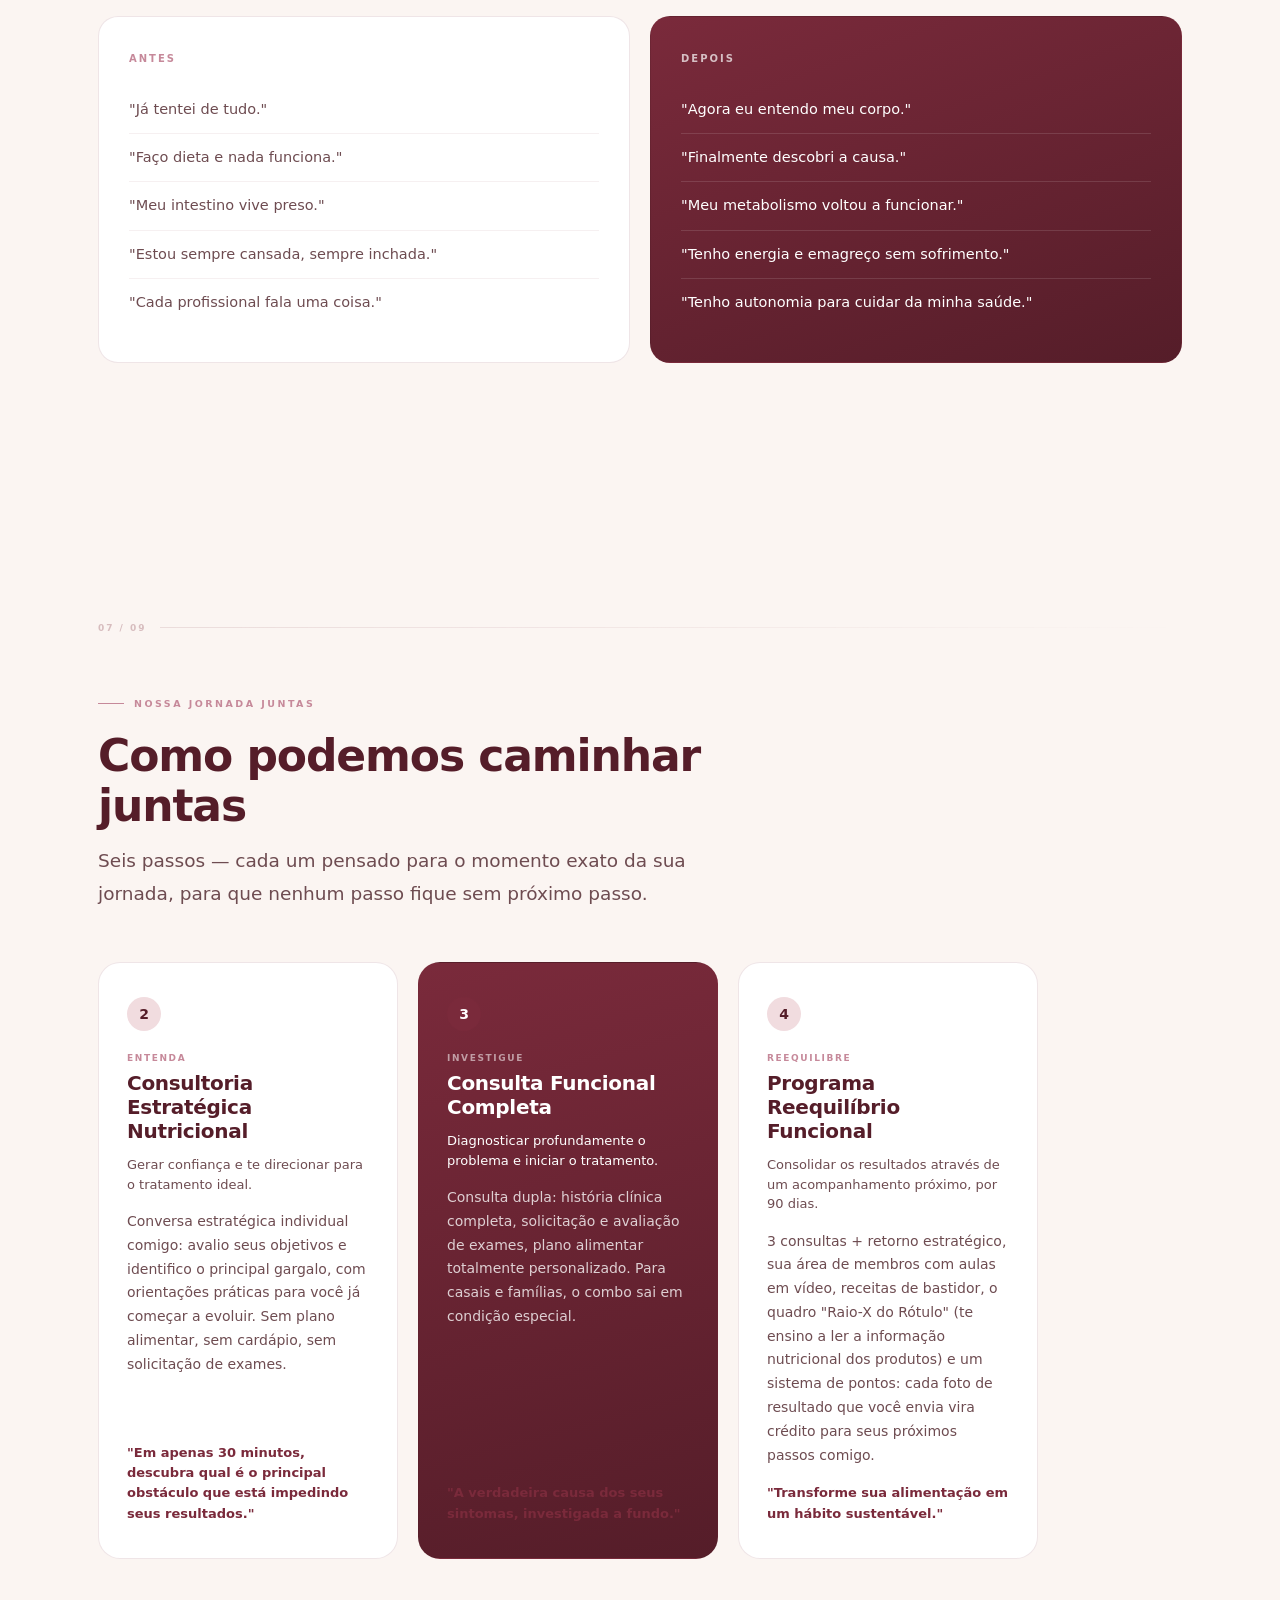
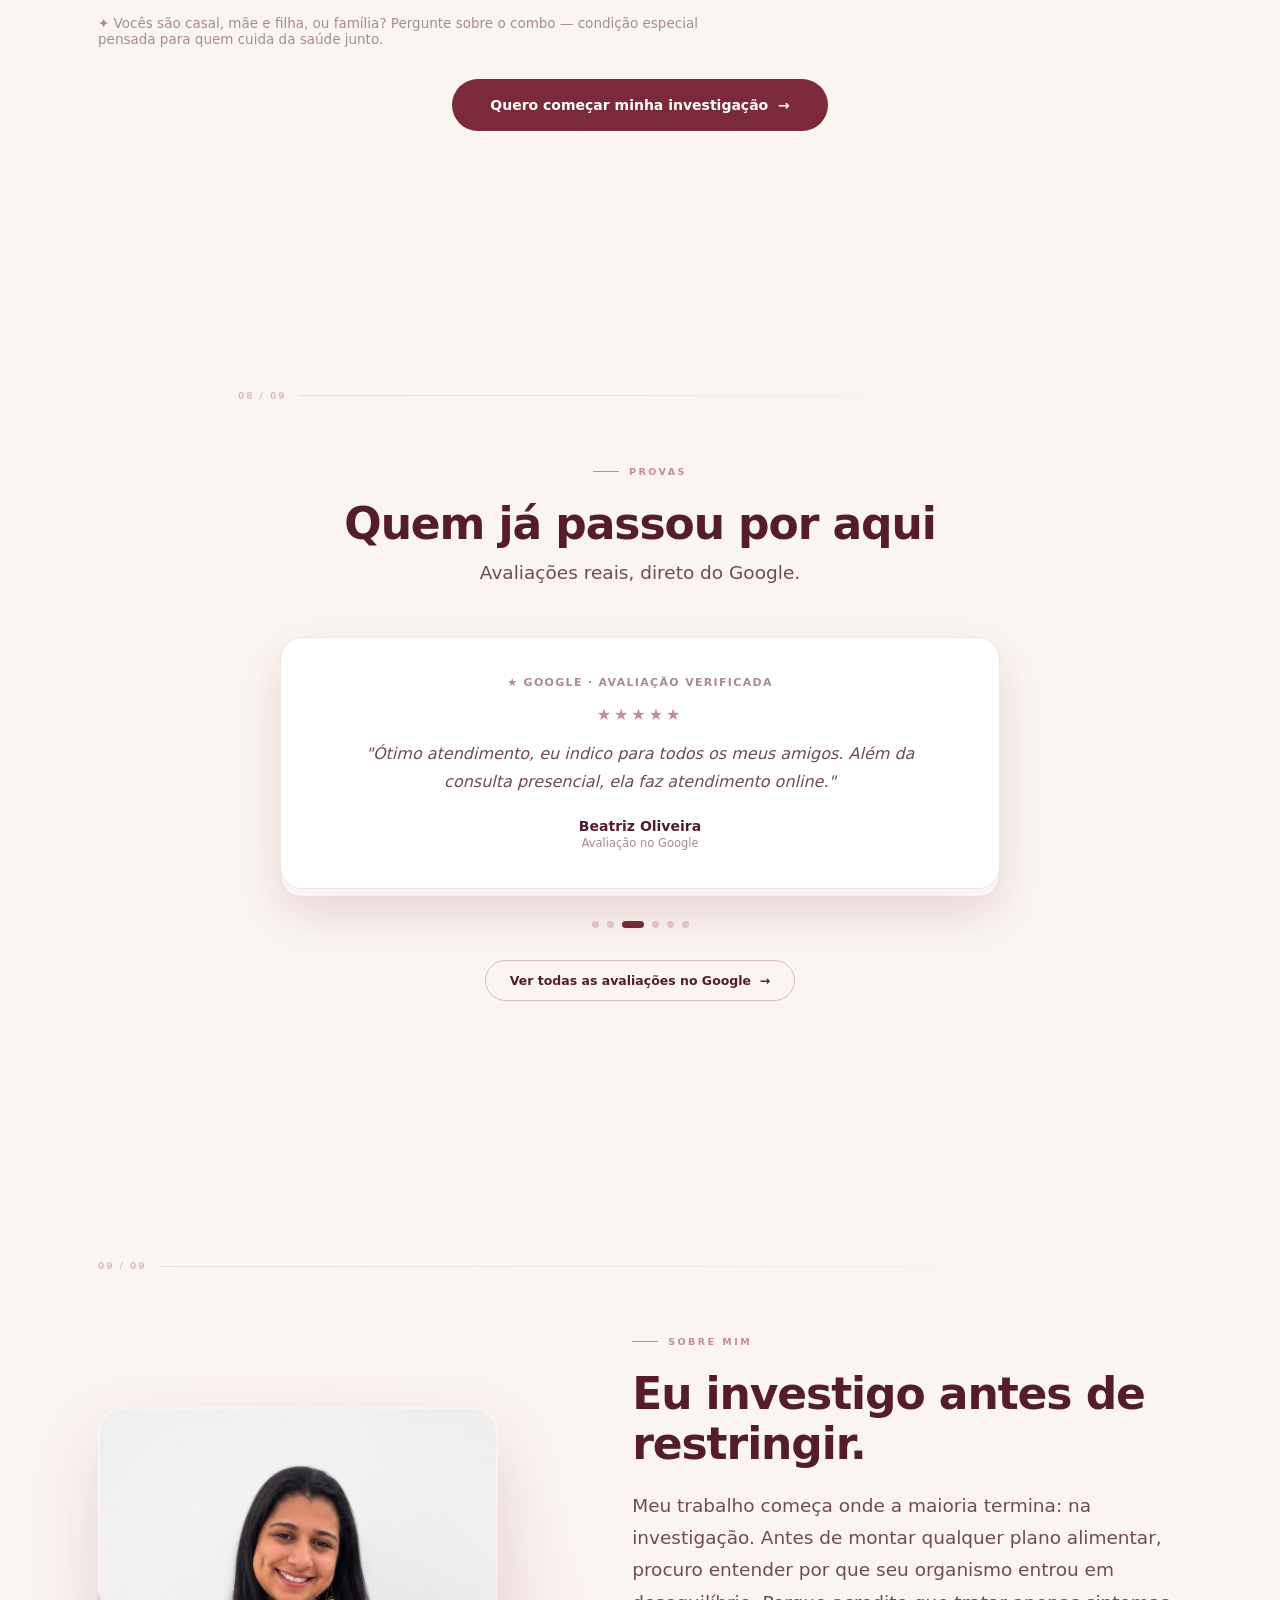
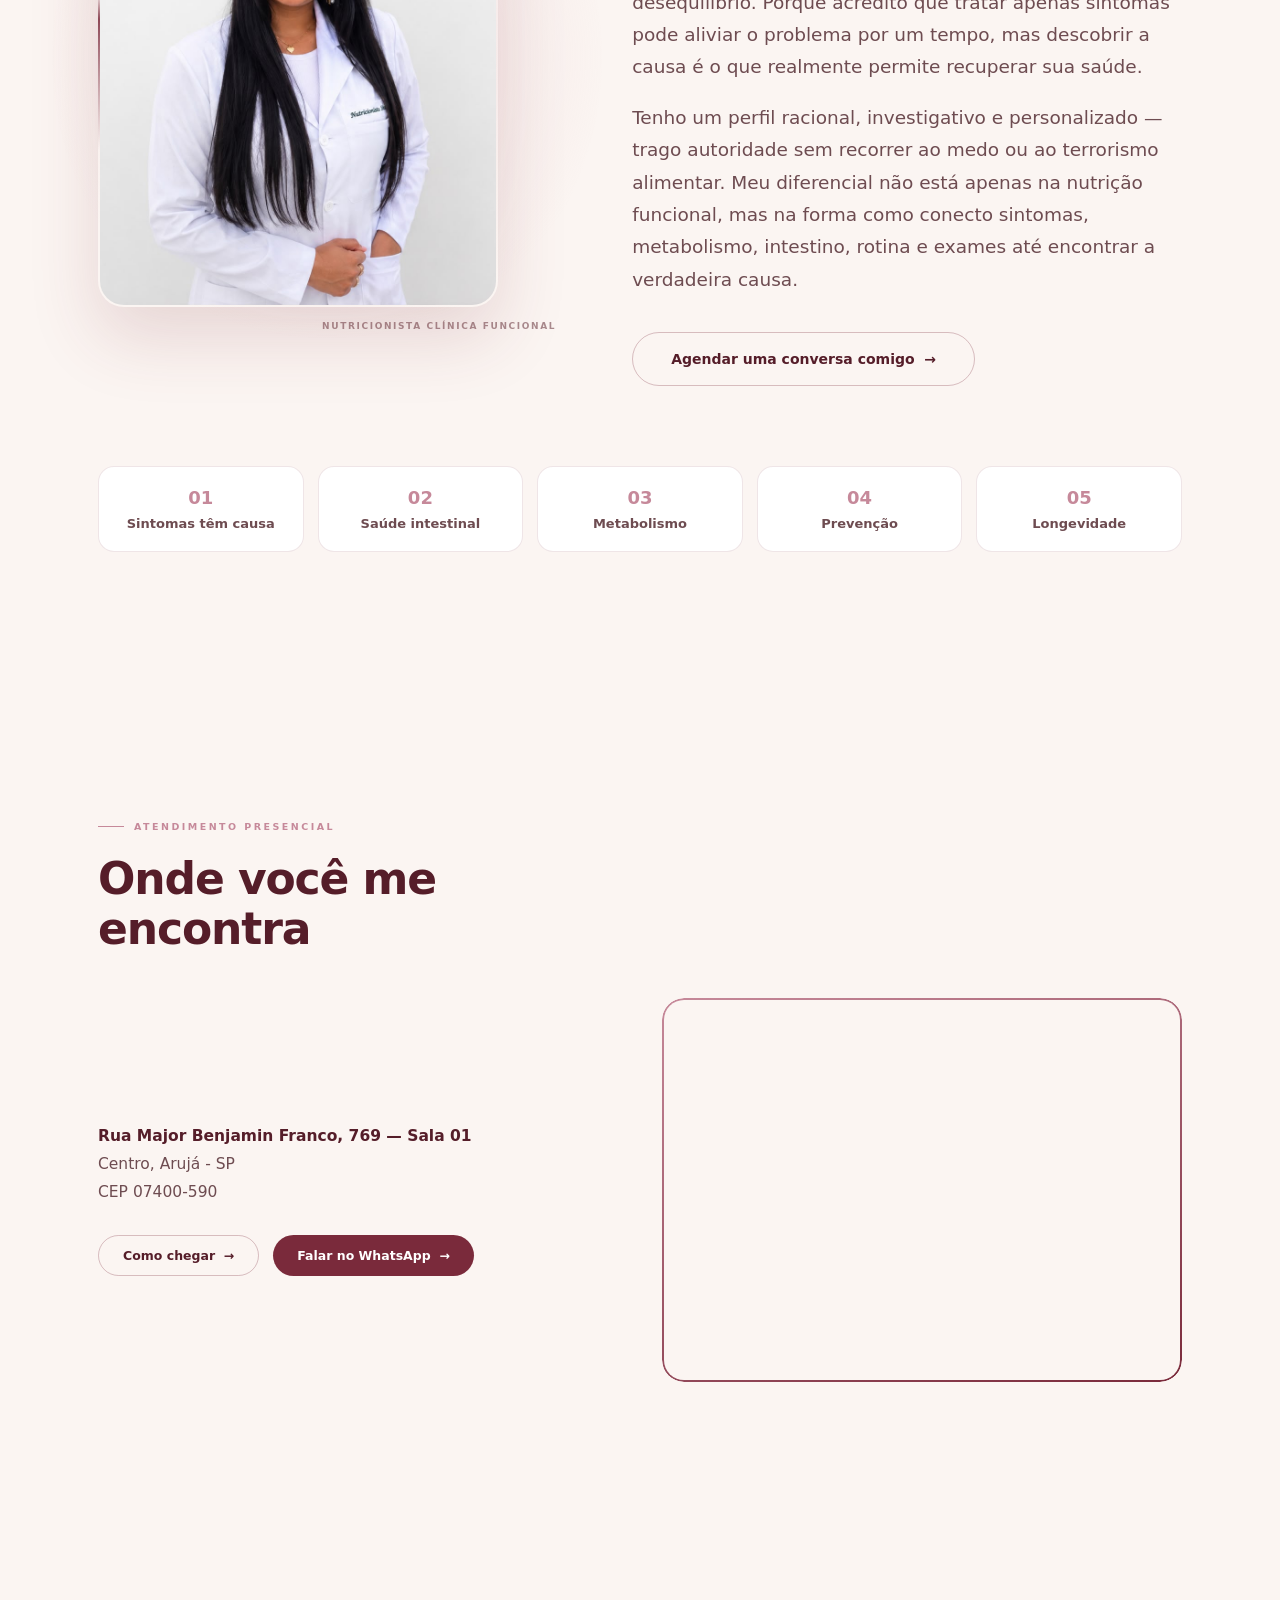
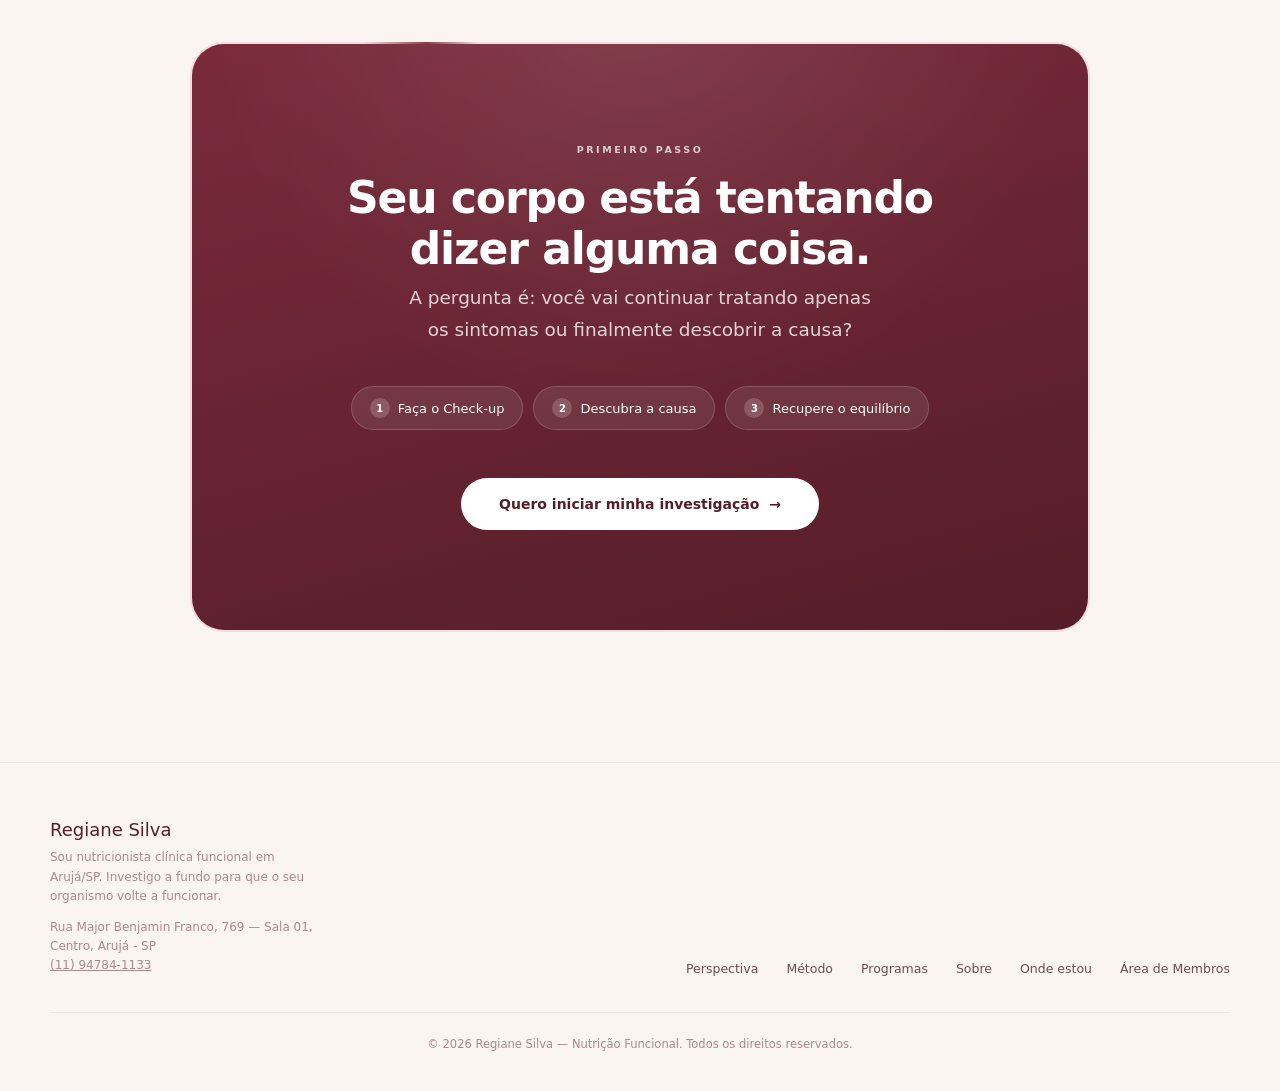
==== commit 2c125fc9: "Instala Pixel da Meta nas páginas públicas" ====
--- a/index.html
+++ b/index.html
@@ -1,6 +1,20 @@
 <!DOCTYPE html>
 <html lang="pt-BR">
 <head>
+<!-- Meta Pixel Code -->
+<script>
+!function(f,b,e,v,n,t,s)
+{if(f.fbq)return;n=f.fbq=function(){n.callMethod?
+n.callMethod.apply(n,arguments):n.queue.push(arguments)};
+if(!f._fbq)f._fbq=n;n.push=n;n.loaded=!0;n.version='2.0';
+n.queue=[];t=b.createElement(e);t.async=!0;
+t.src=v;s=b.getElementsByTagName(e)[0];
+s.parentNode.insertBefore(t,s)}(window, document,'script',
+'https://connect.facebook.net/en_US/fbevents.js');
+fbq('init', '1036591349377296');
+fbq('track', 'PageView');
+</script>
+<!-- End Meta Pixel Code -->
 <meta charset="UTF-8" />
 <meta name="viewport" content="width=device-width, initial-scale=1.0" />
 <title>Regiane Silva — Nutrição Funcional | Investigar antes de restringir</title>
@@ -47,6 +61,9 @@
 <link rel="stylesheet" href="assets/css/style.css" />
 </head>
 <body>
+<noscript><img height="1" width="1" style="display:none"
+src="https://www.facebook.com/tr?id=1036591349377296&ev=PageView&noscript=1"
+alt="" /></noscript>
 
 <!-- ── fixed elements ── -->
 <canvas id="bg-canvas"></canvas>
--- a/assets/css/style.css
+++ b/assets/css/style.css
@@ -556,6 +556,24 @@
 .video-new{ position:absolute; top:10px; left:10px; background:var(--marsala); color:#fff; font-size:9px; font-weight:700; letter-spacing:.08em; text-transform:uppercase; padding:4px 9px; border-radius:100px; }
 
 .upload-hint{ margin-top:26px; padding:18px 20px; border-radius:14px; border:1.5px dashed rgba(122,42,59,.28); background:var(--surface-tint); font-size:12.5px; color:var(--ink-soft); text-align:center; line-height:1.6; }
+
+/* ── VIDEO MODAL (player embutido na plataforma) ── */
+.video-modal-overlay{ position:fixed; inset:0; background:rgba(59,32,36,.86); z-index:9998; display:flex; align-items:center; justify-content:center; padding:24px; }
+.video-modal-box{ position:relative; width:100%; max-width:900px; }
+.video-modal-frame{ position:relative; width:100%; aspect-ratio:16/9; border-radius:16px; overflow:hidden; background:#000; box-shadow:0 30px 80px rgba(0,0,0,.5); }
+.video-modal-frame iframe{ position:absolute; inset:0; width:100%; height:100%; border:0; }
+.video-modal-close{ position:absolute; top:-42px; right:0; width:34px; height:34px; border-radius:50%; background:rgba(255,255,255,.15); color:#fff; border:none; font-size:15px; cursor:pointer; display:flex; align-items:center; justify-content:center; transition:background .2s; }
+.video-modal-close:hover{ background:rgba(255,255,255,.3); }
+.video-modal-title{ color:#fff; font-size:13.5px; font-weight:600; margin-top:14px; text-align:center; }
+
+/* ── YT SHIELD (bloqueia cliques que levariam pro YouTube — vídeos são conteúdo pago) ── */
+.yt-shield{ position:absolute; z-index:5; display:none; background:transparent; cursor:pointer; }
+.video-modal-frame.yt-embed .yt-shield{ display:block; }
+.yt-shield-top{ top:0; left:0; right:0; height:15%; }
+.yt-shield-corner{ bottom:0; right:0; width:22%; height:15%; }
+.yt-shield-bottomleft{ bottom:0; left:0; width:22%; height:15%; }
+.video-toast{ position:fixed; left:50%; bottom:38px; transform:translateX(-50%) translateY(20px); background:rgba(35,20,22,.94); color:#fff; padding:12px 22px; border-radius:30px; font-size:13.5px; font-weight:600; box-shadow:0 12px 30px rgba(0,0,0,.35); z-index:9999; opacity:0; pointer-events:none; transition:opacity .25s, transform .25s; text-align:center; max-width:86vw; }
+.video-toast.show{ opacity:1; transform:translateX(-50%) translateY(0); }
 
 /* ── MEMBER PORTAL CHOOSER ── */
 .portal-grid{ display:grid; grid-template-columns:1fr 1fr; gap:22px; max-width:820px; margin:0 auto; }
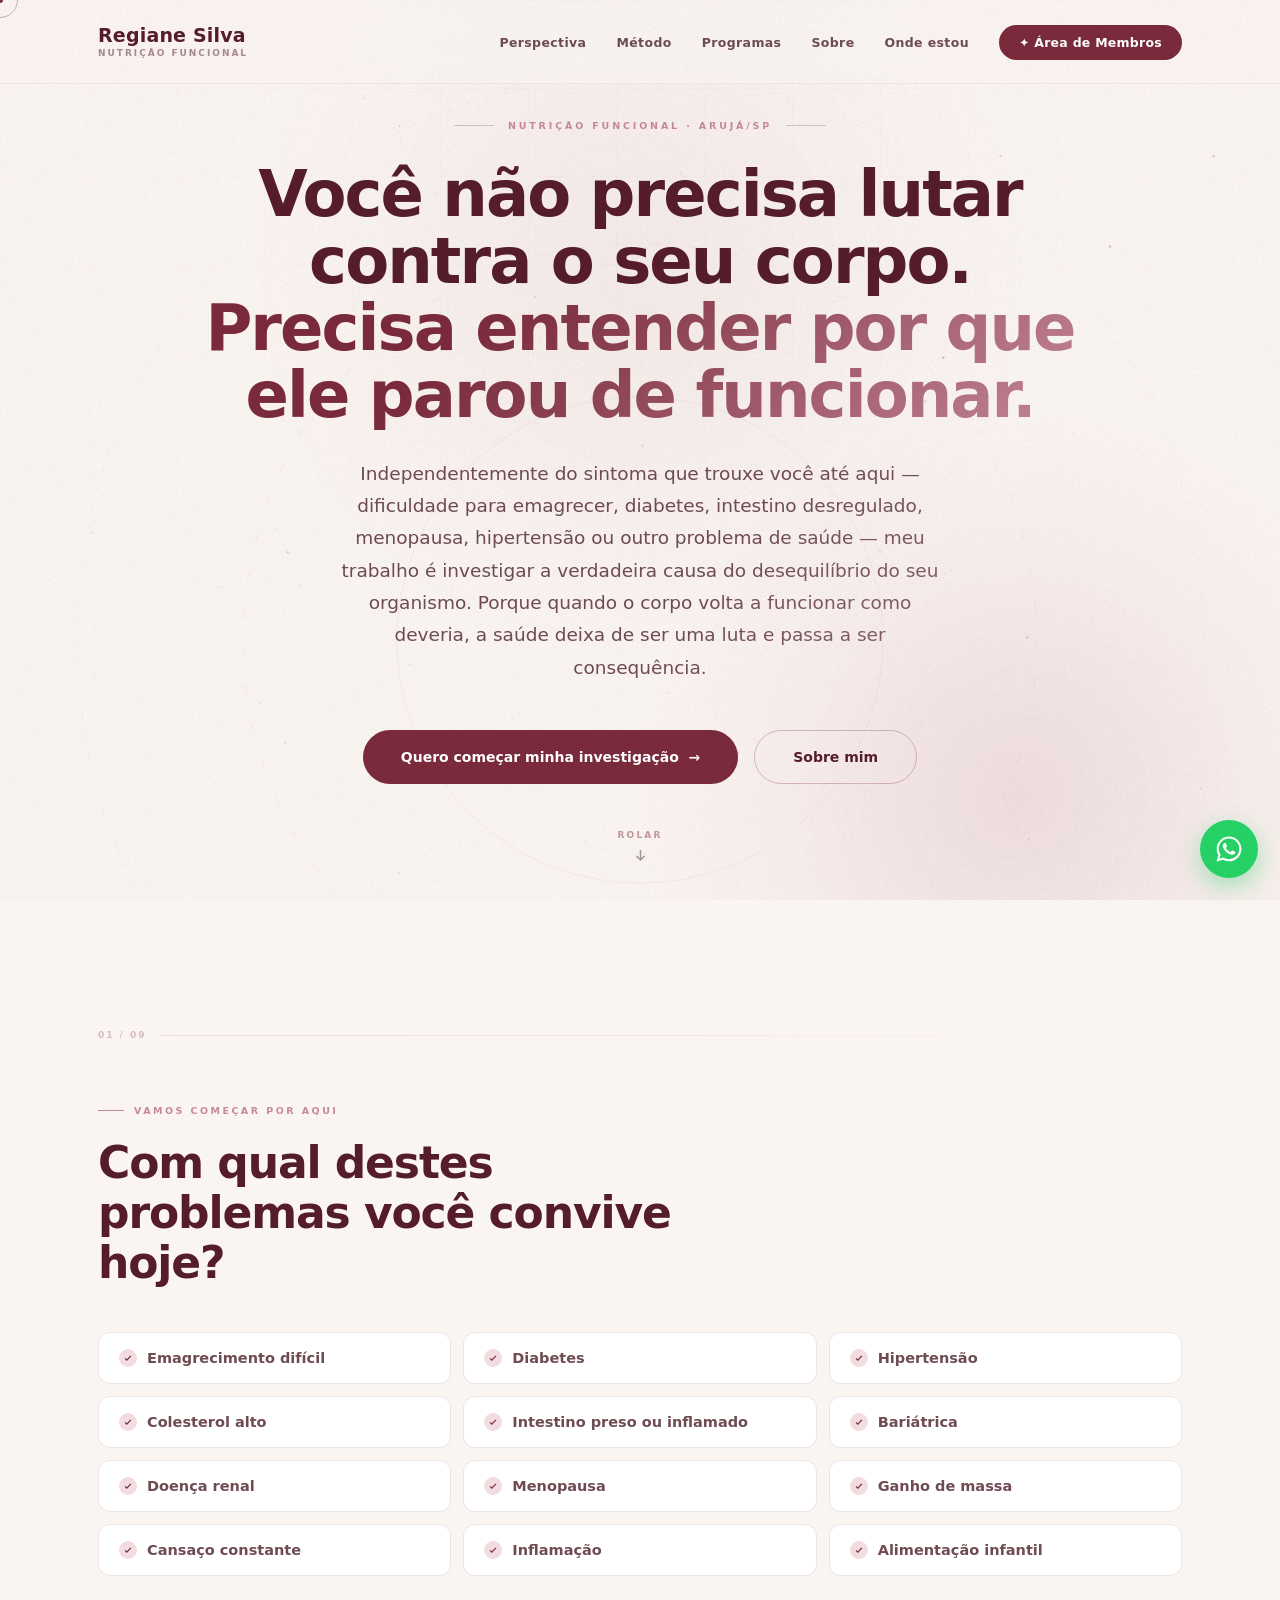
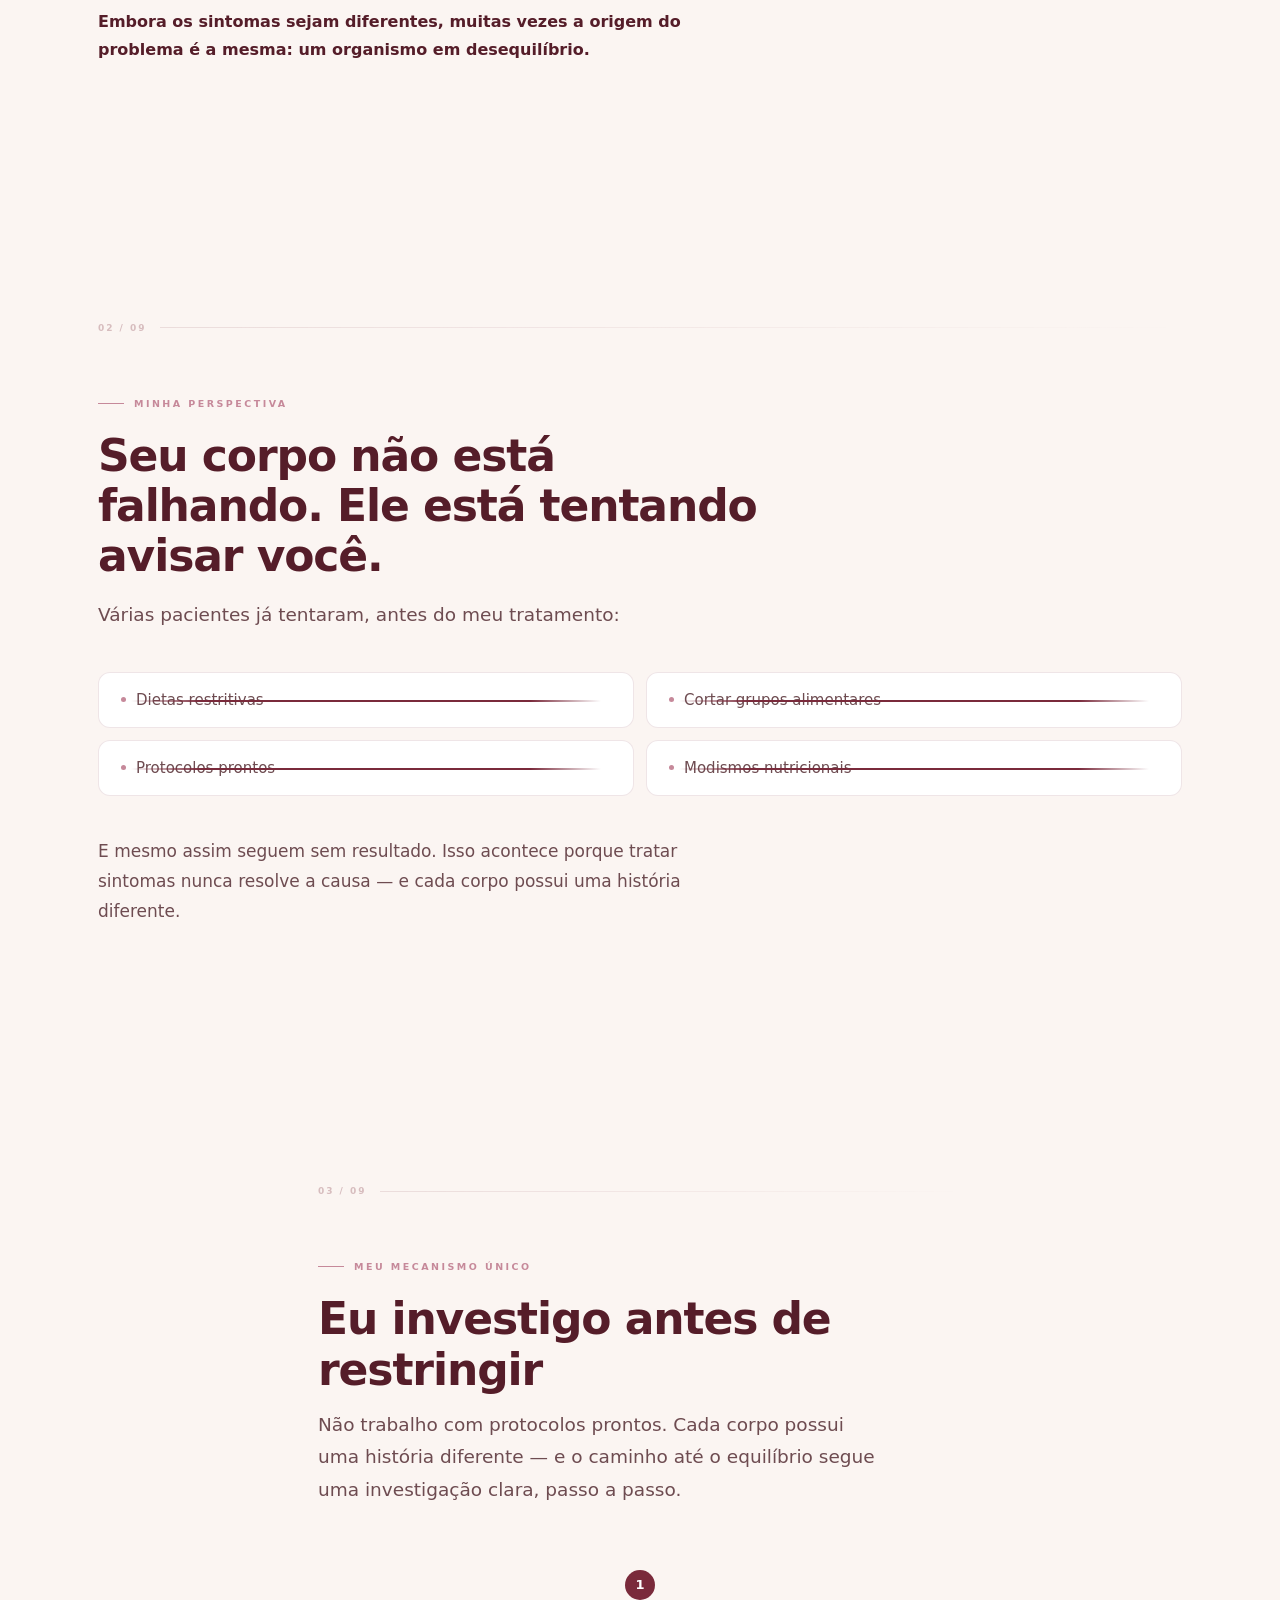
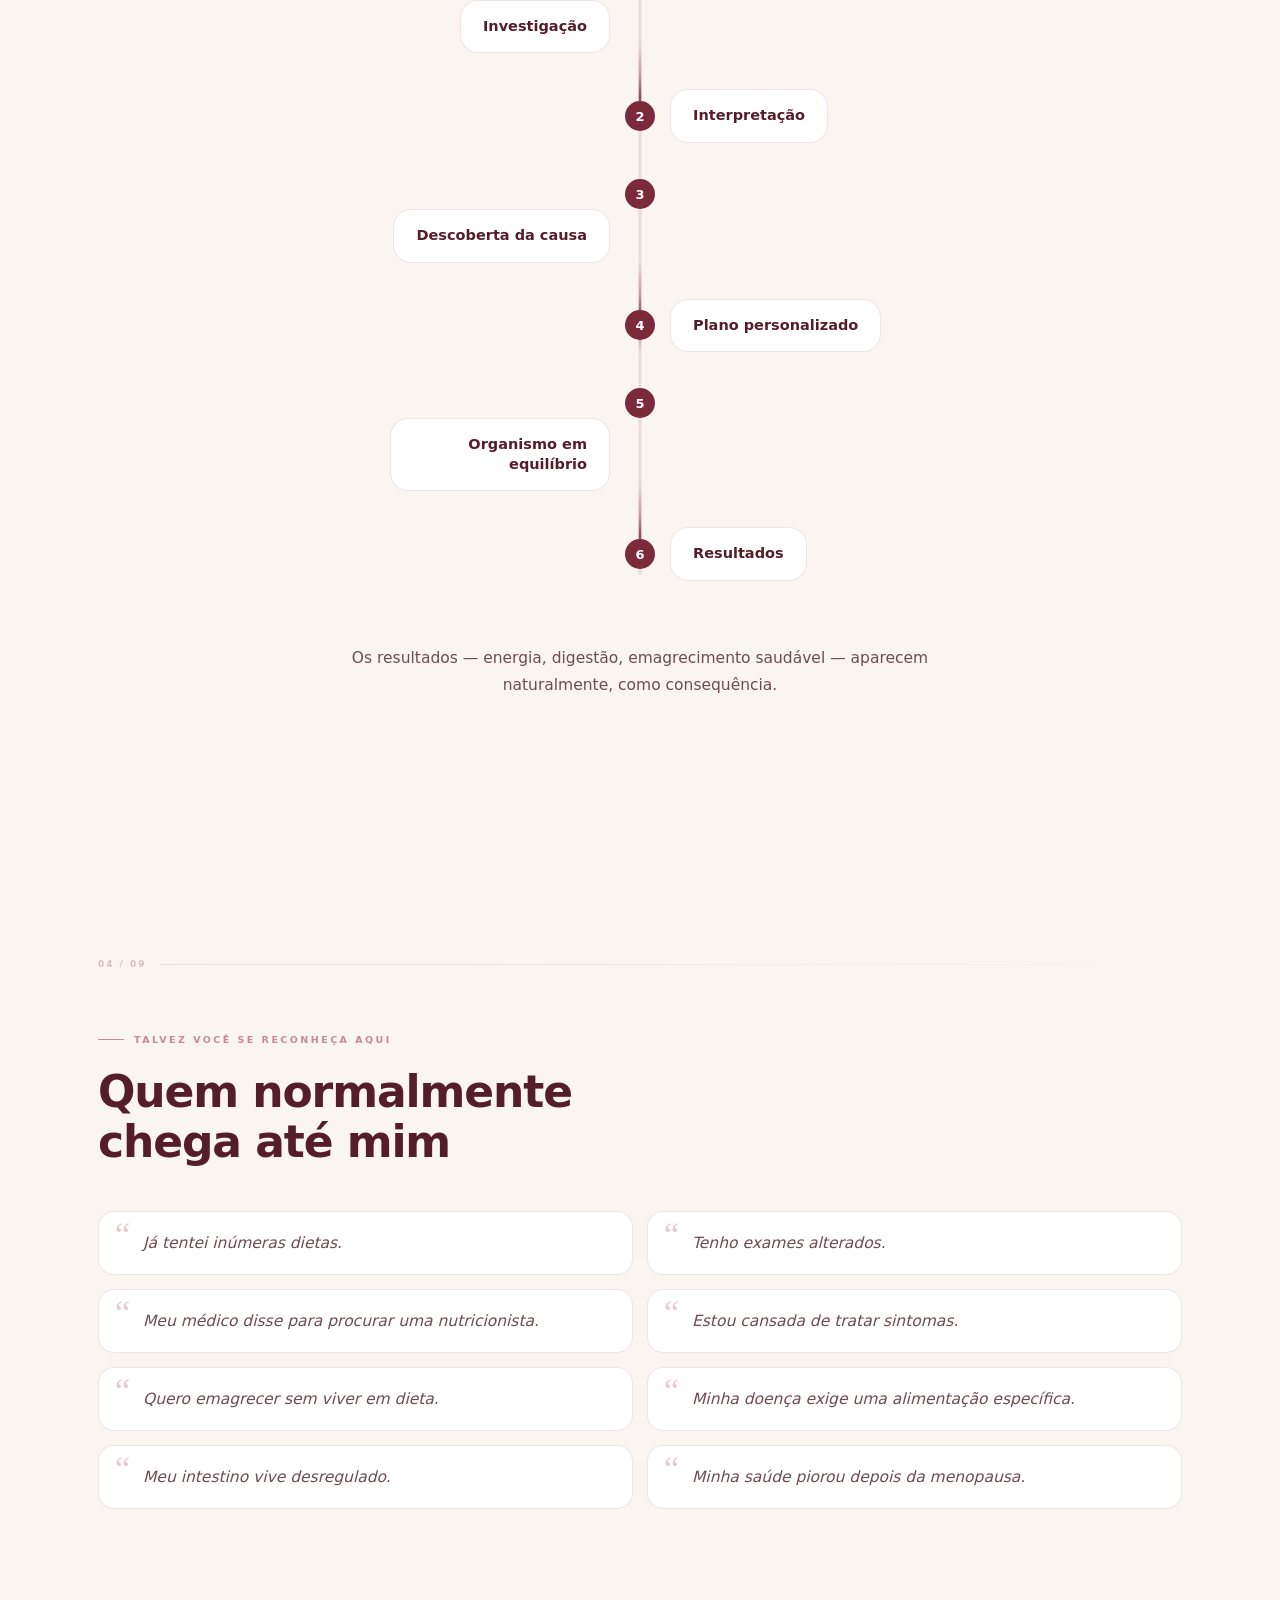
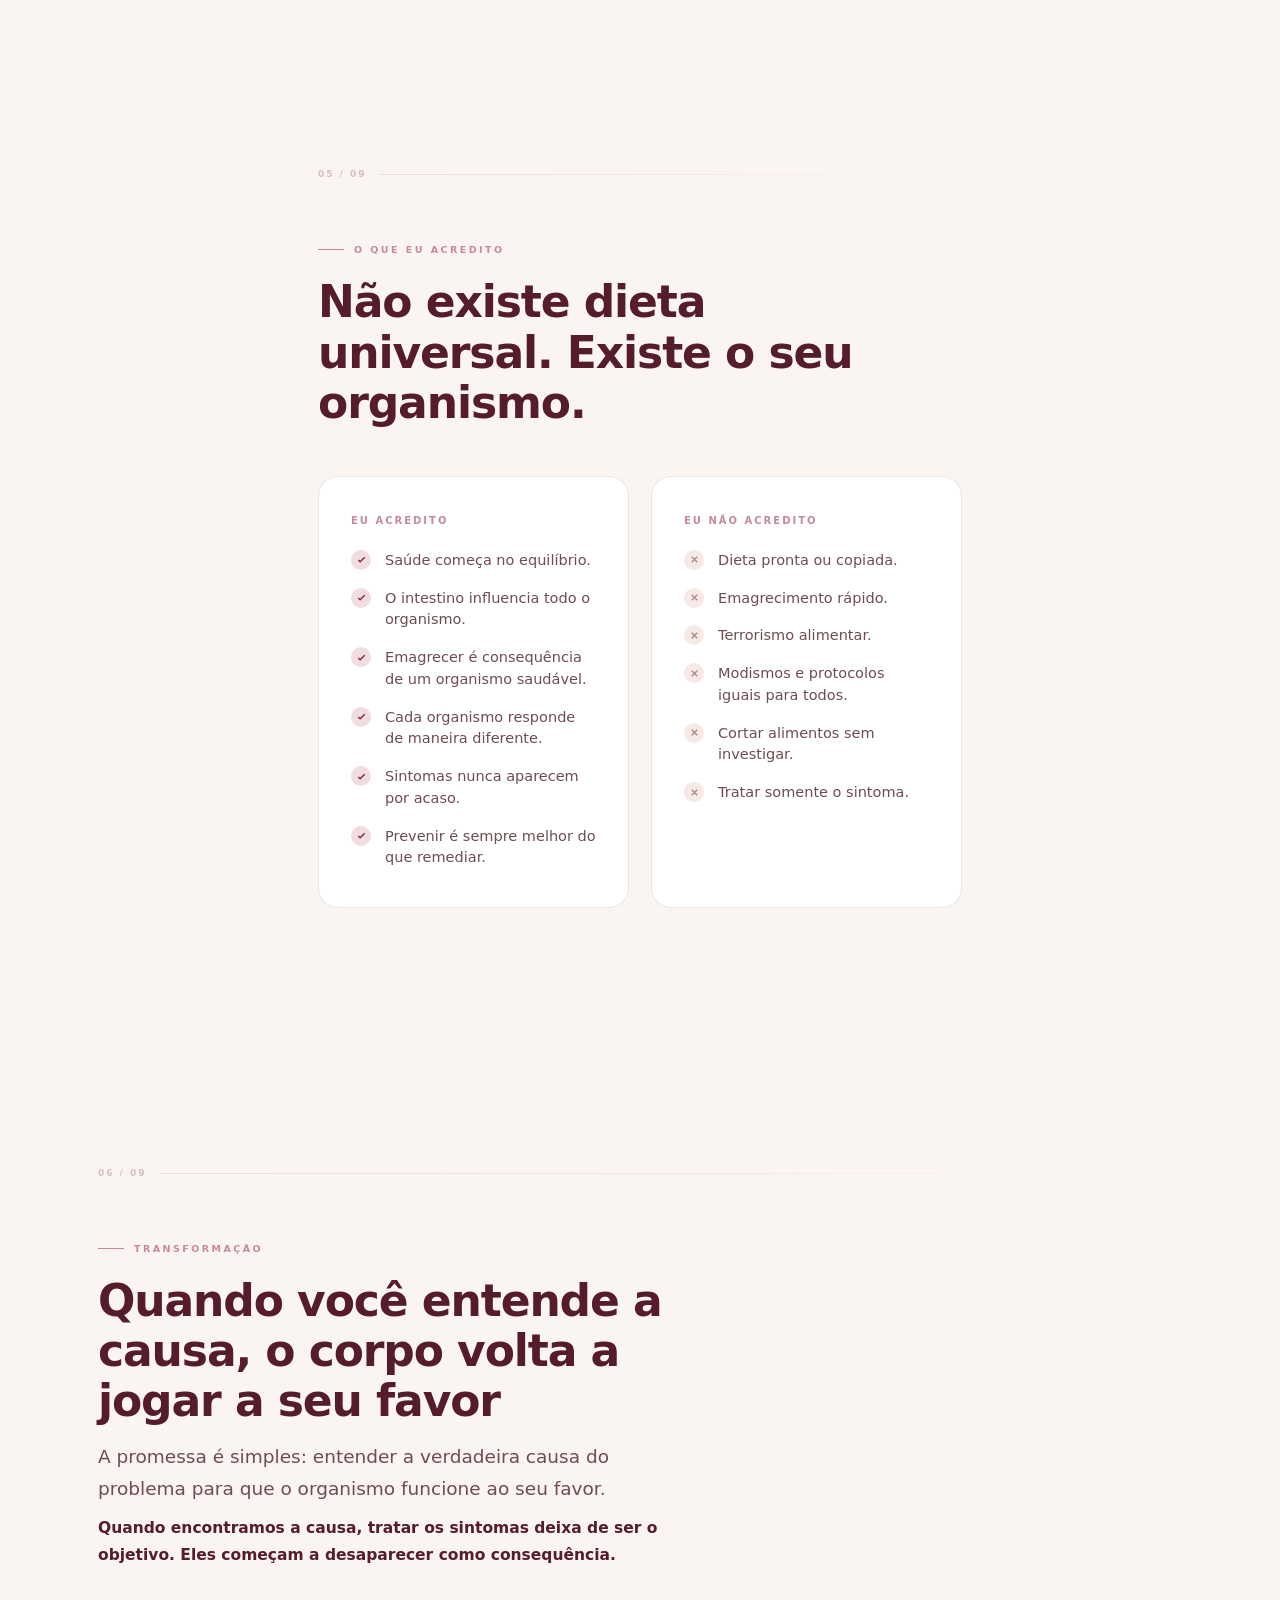
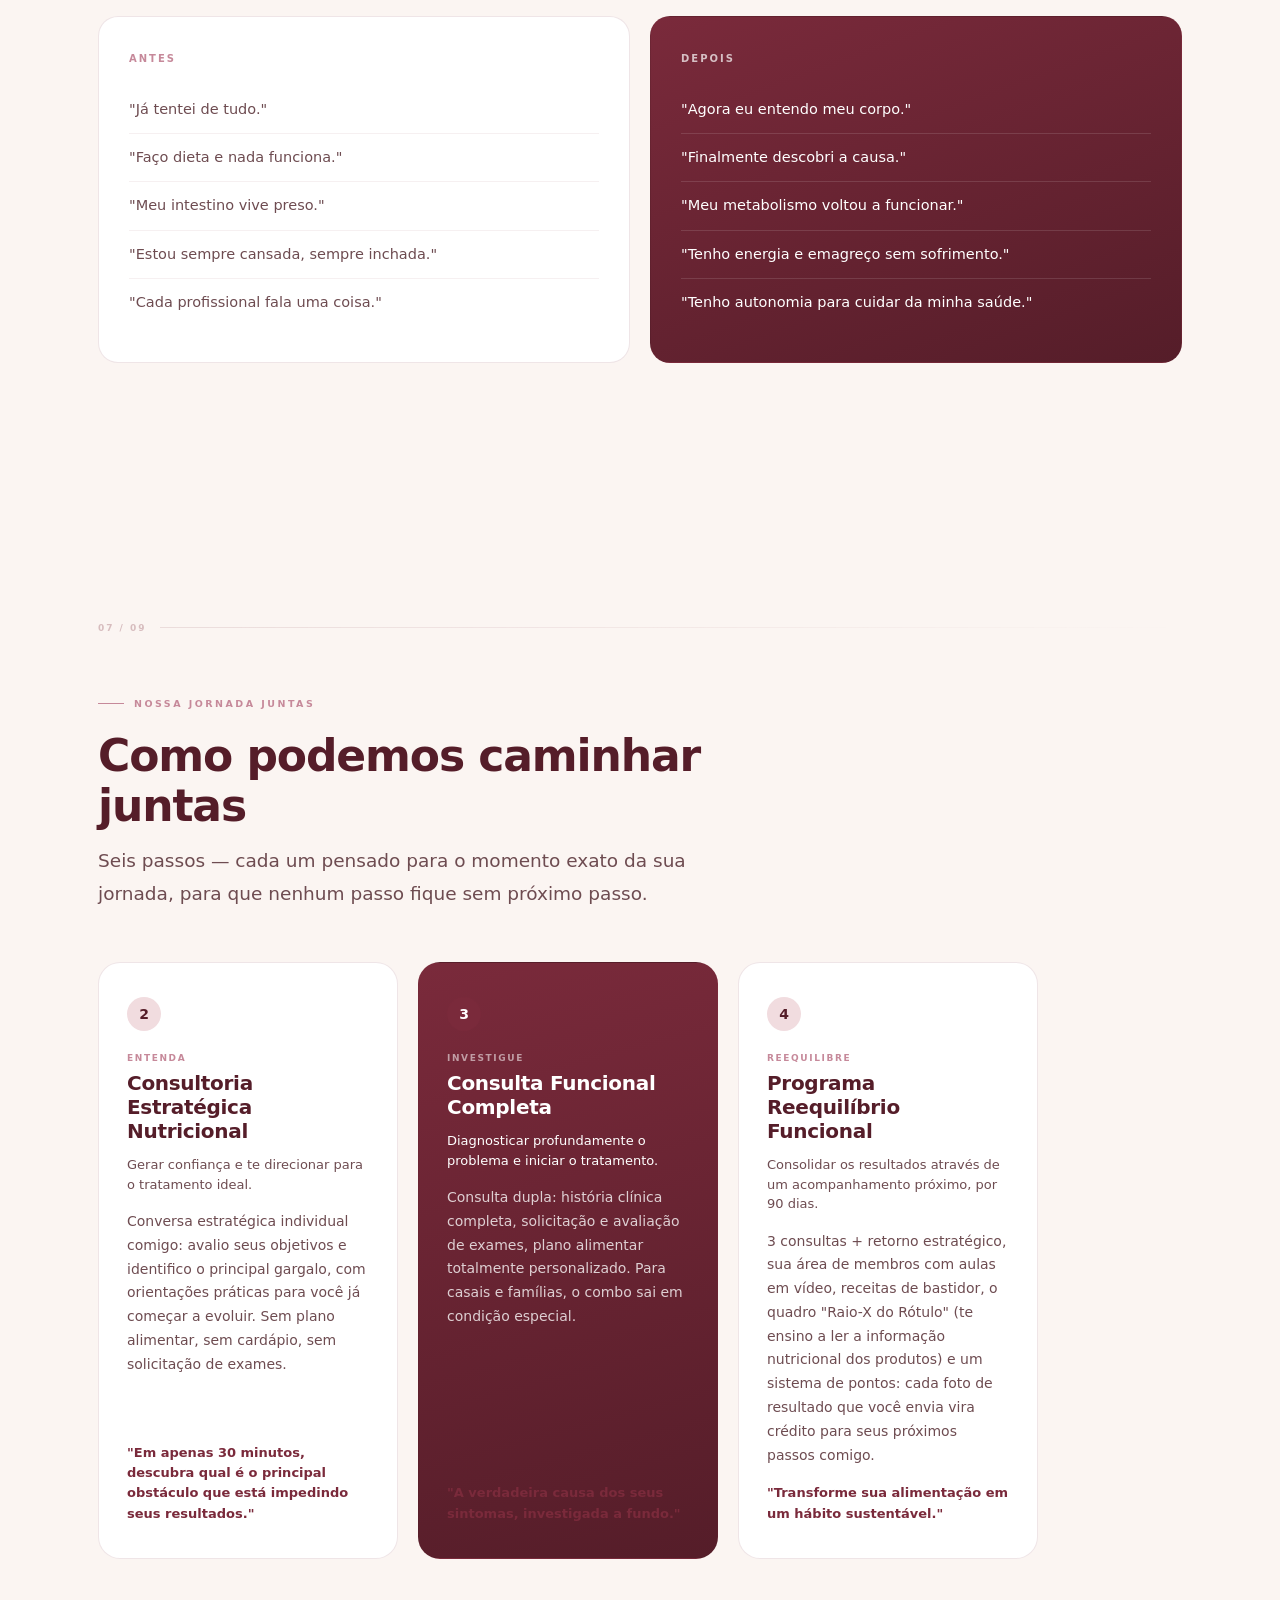
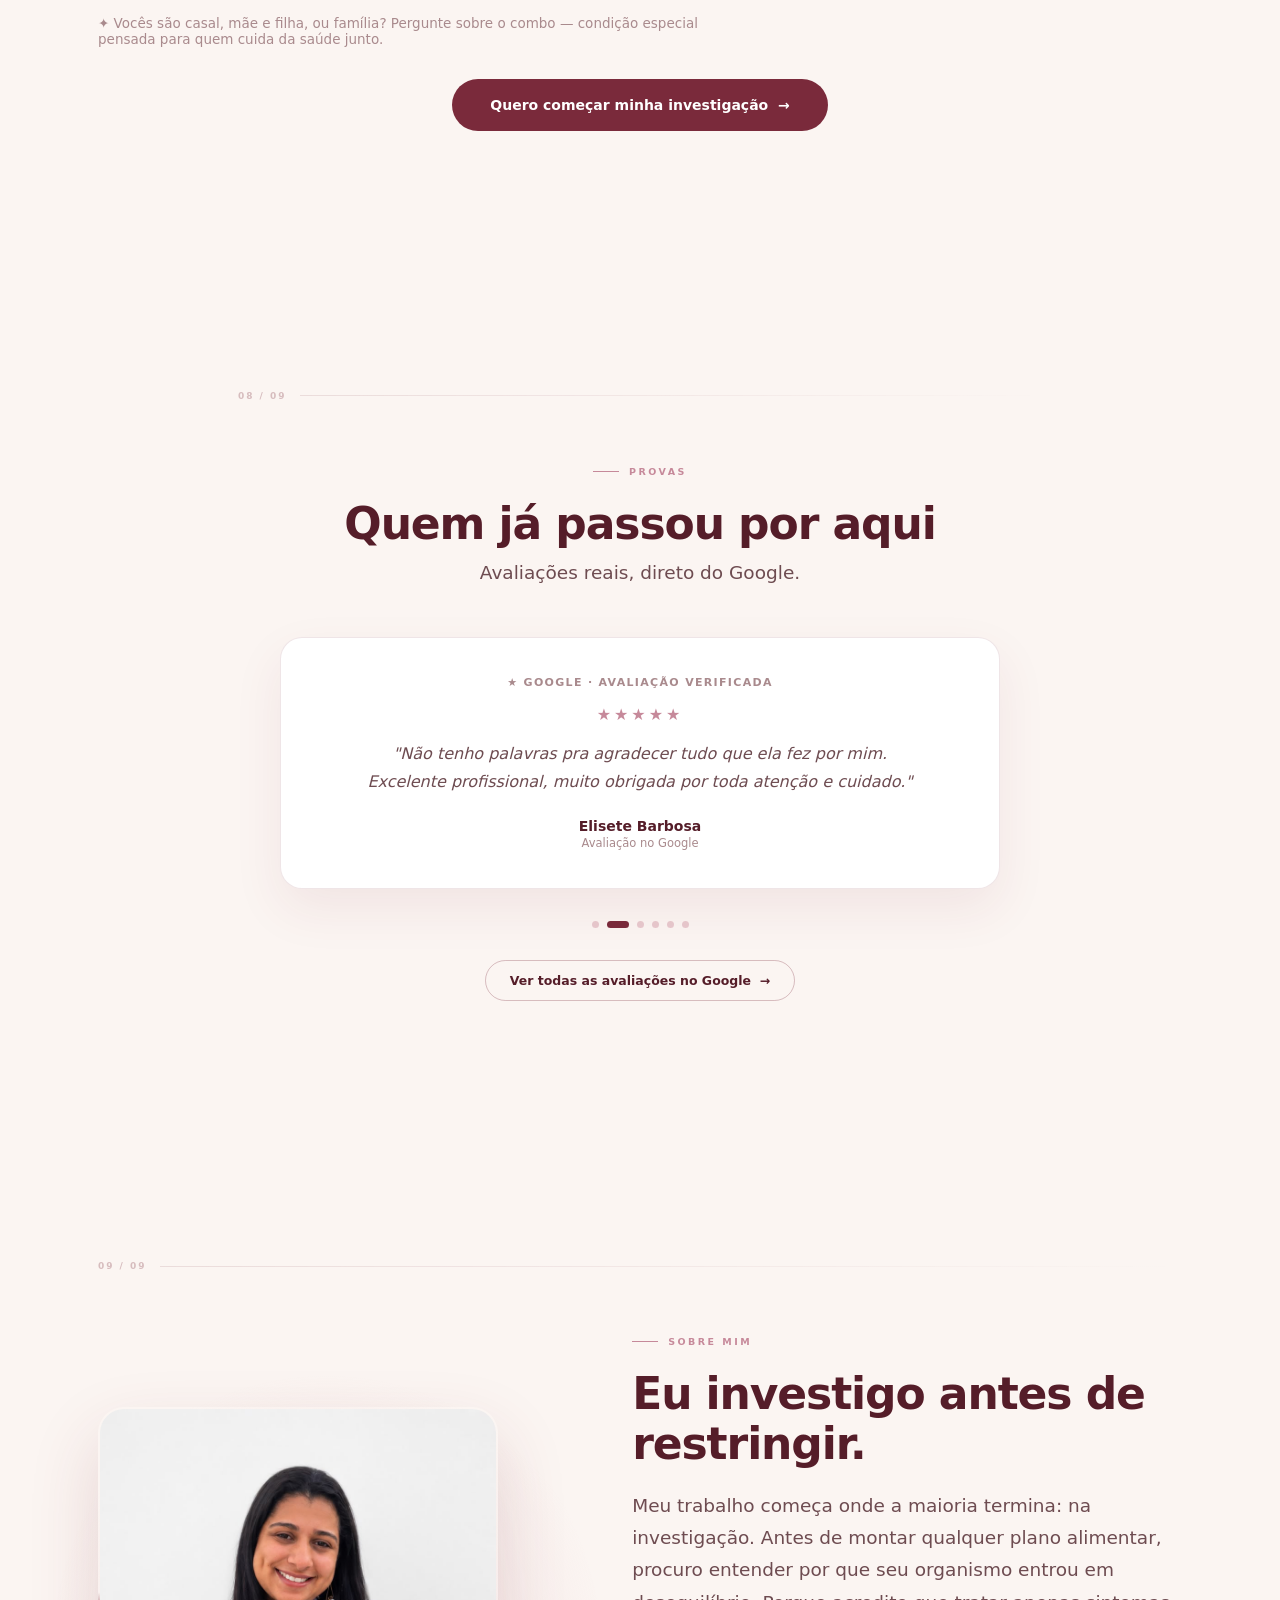
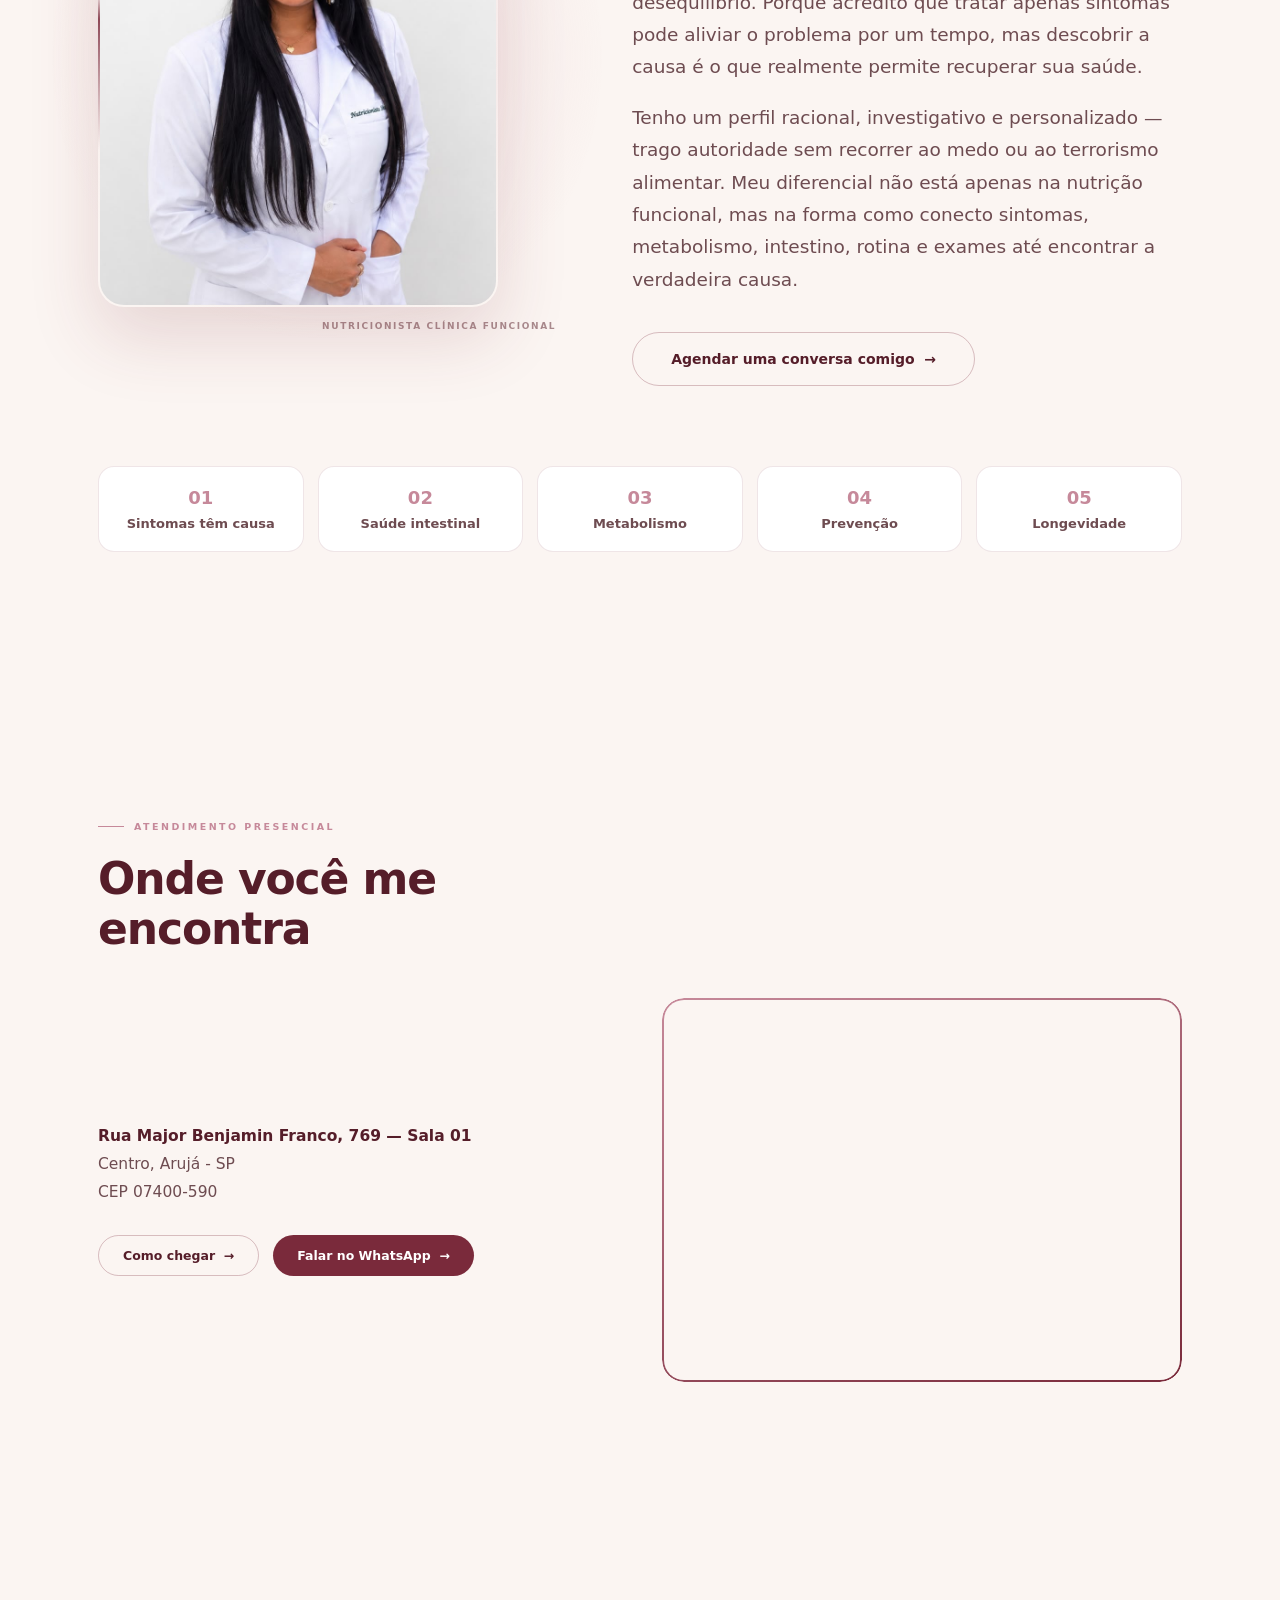
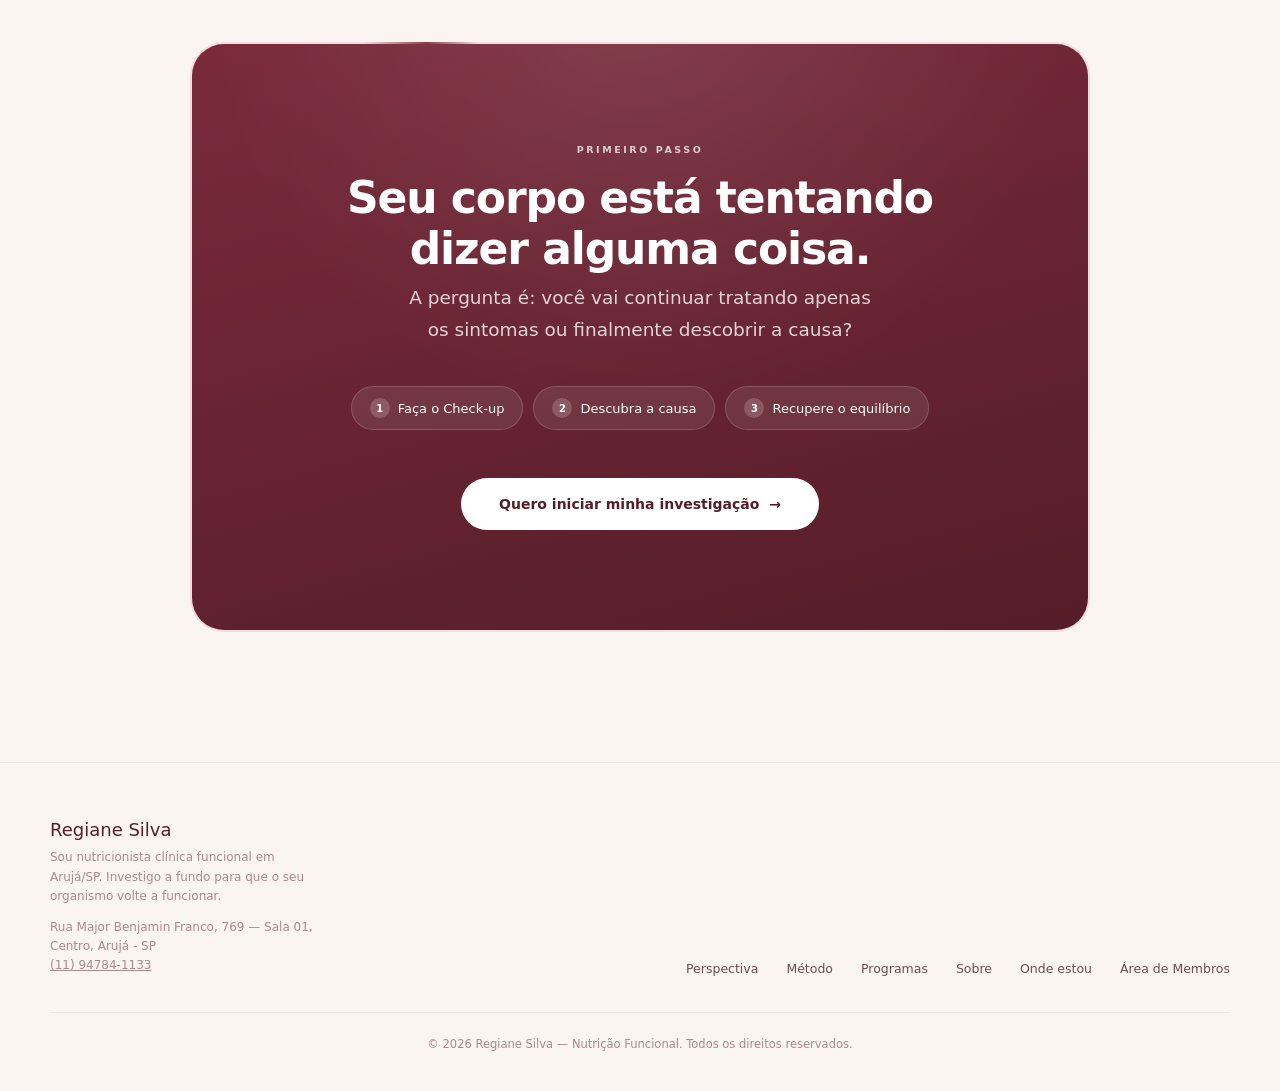
==== commit 67ab9daa: "Adiciona verificação de domínio da Meta" ====
--- a/index.html
+++ b/index.html
@@ -1,6 +1,7 @@
 <!DOCTYPE html>
 <html lang="pt-BR">
 <head>
+<meta name="facebook-domain-verification" content="6pb67tmj2xewxksyf8dis3u90ygink" />
 <!-- Meta Pixel Code -->
 <script>
 !function(f,b,e,v,n,t,s)
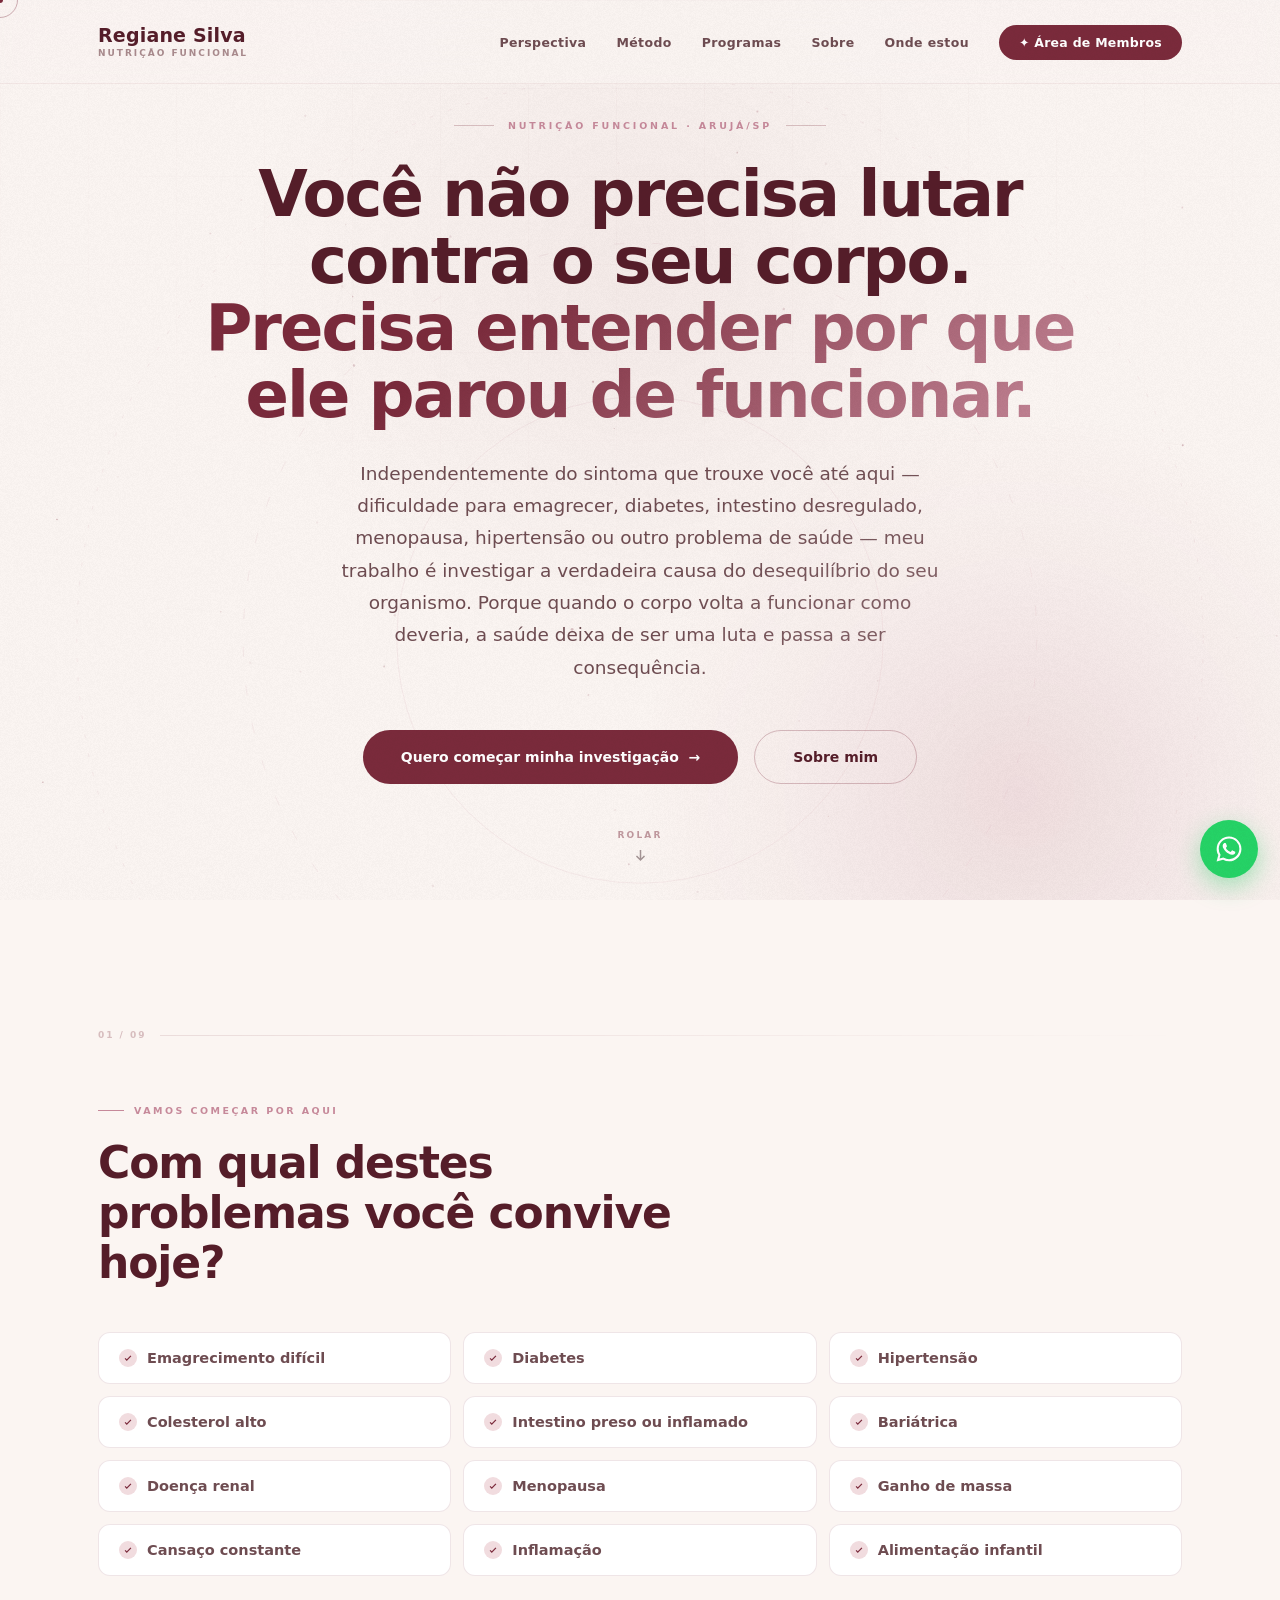
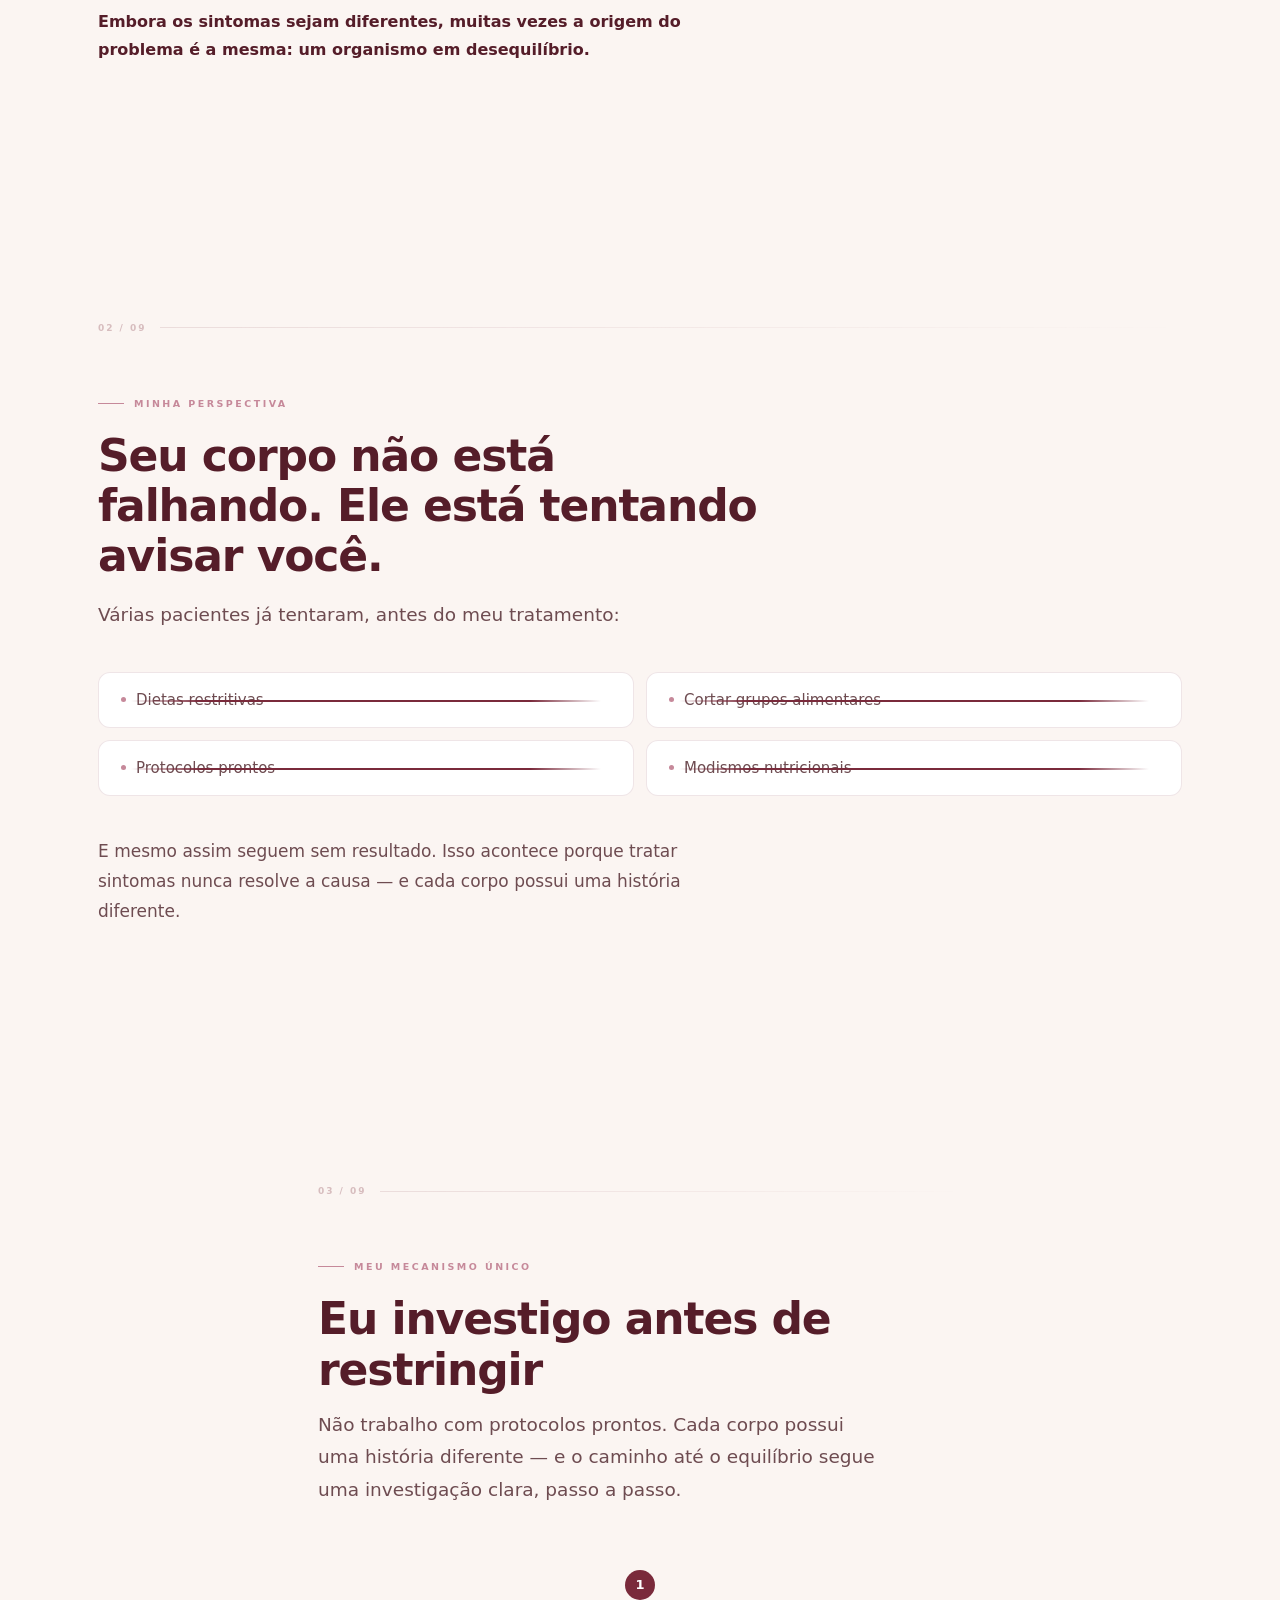
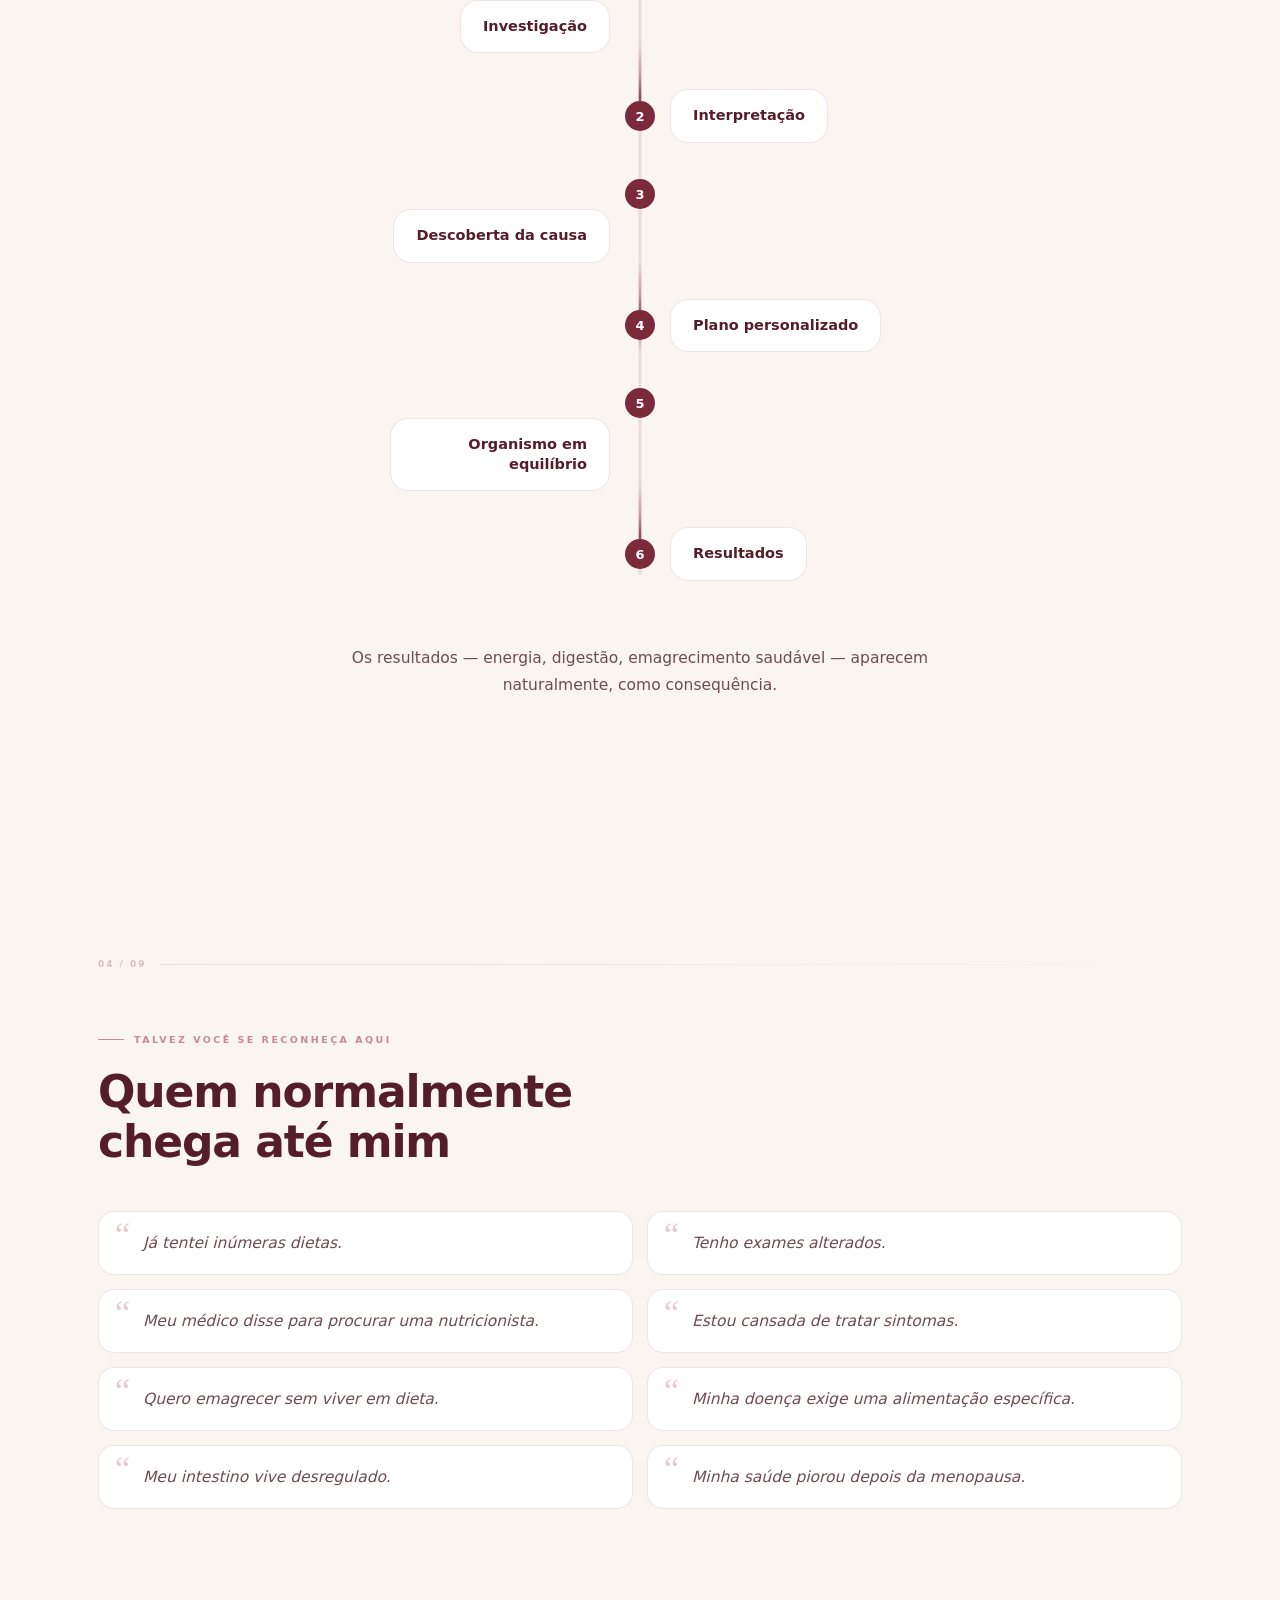
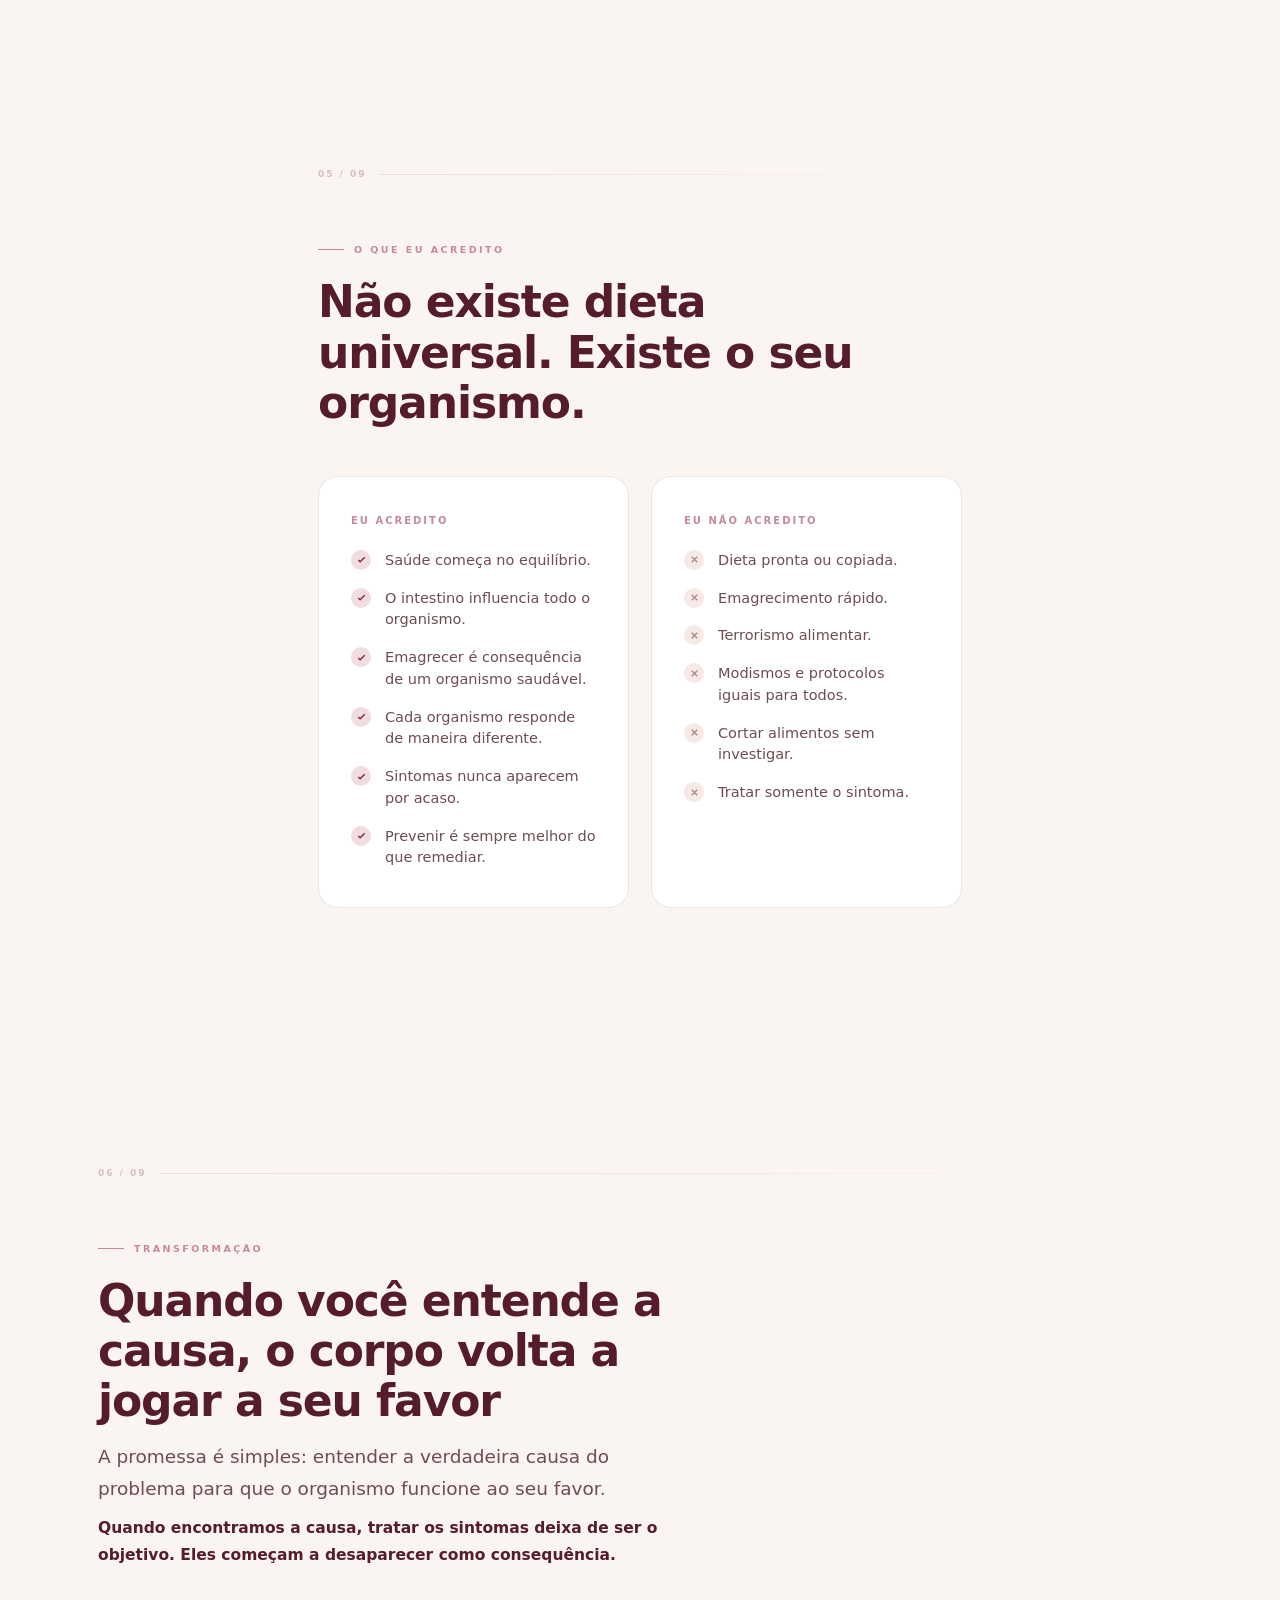
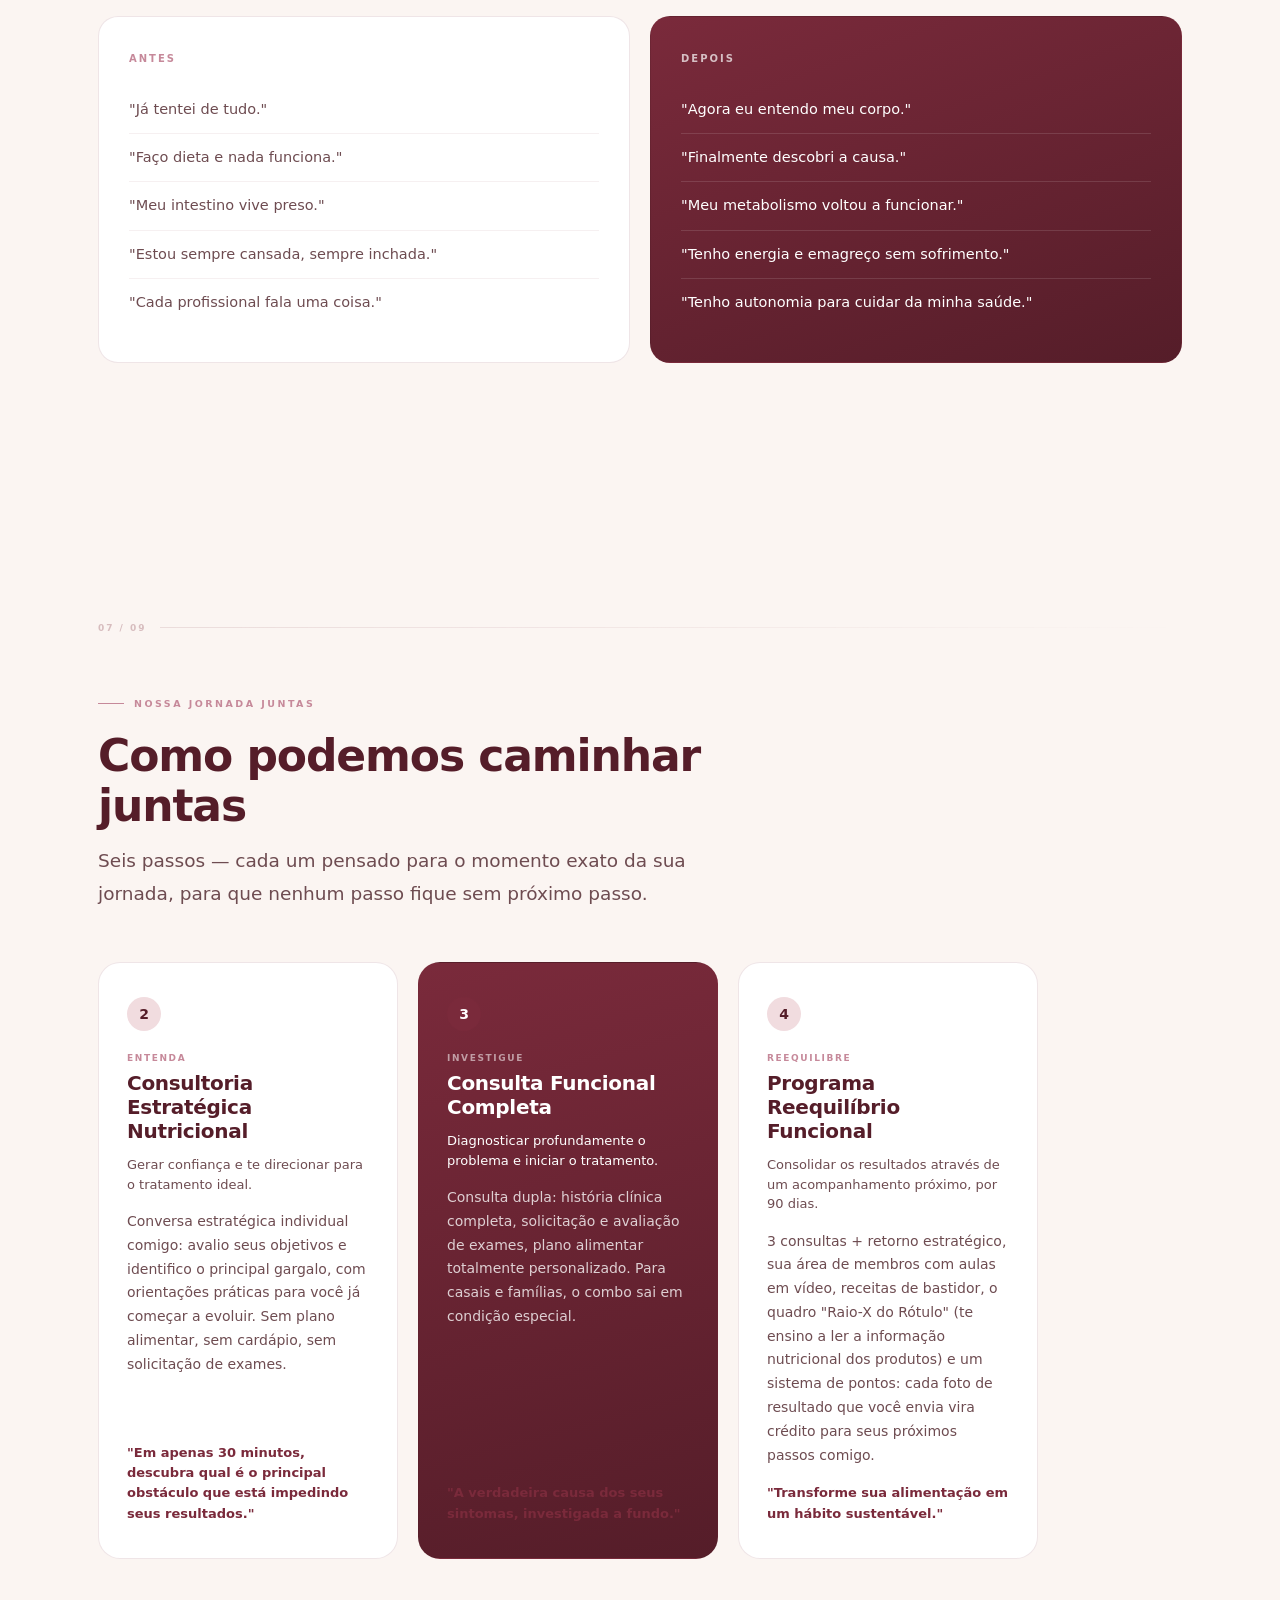
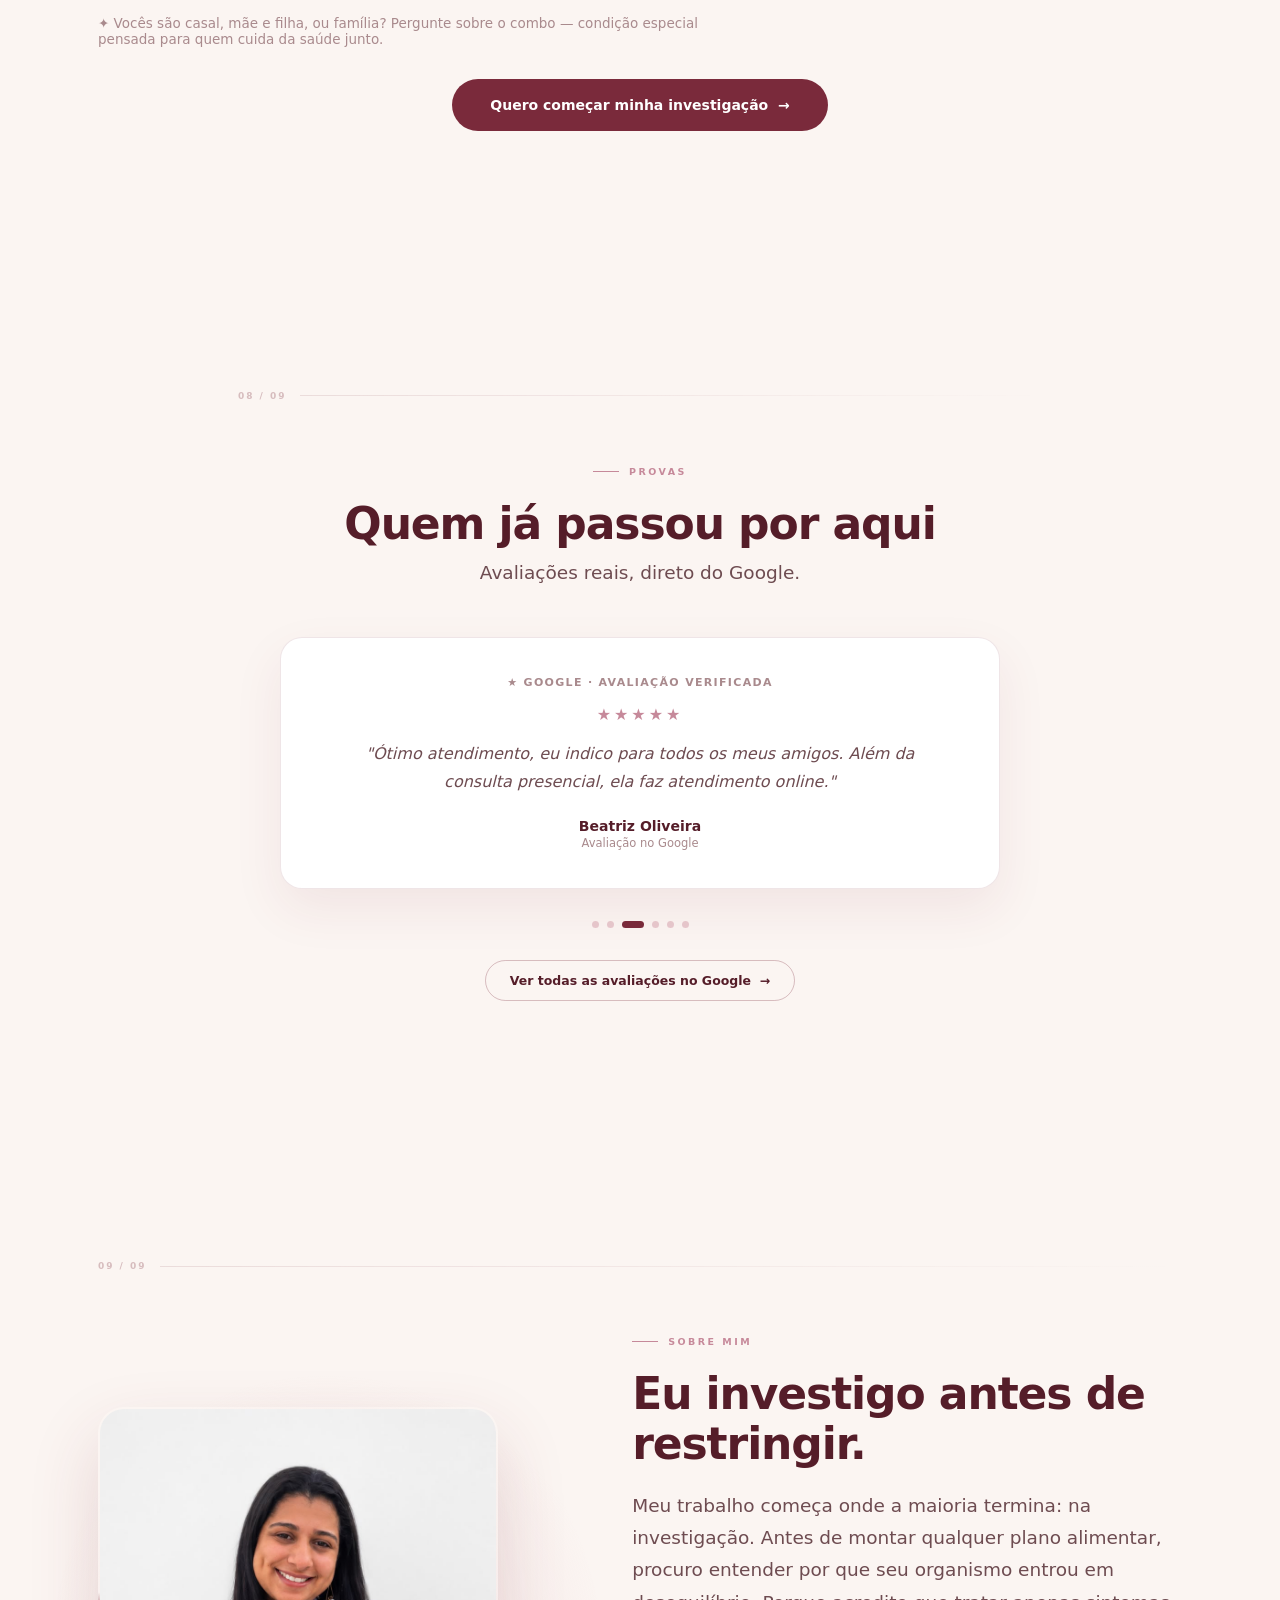
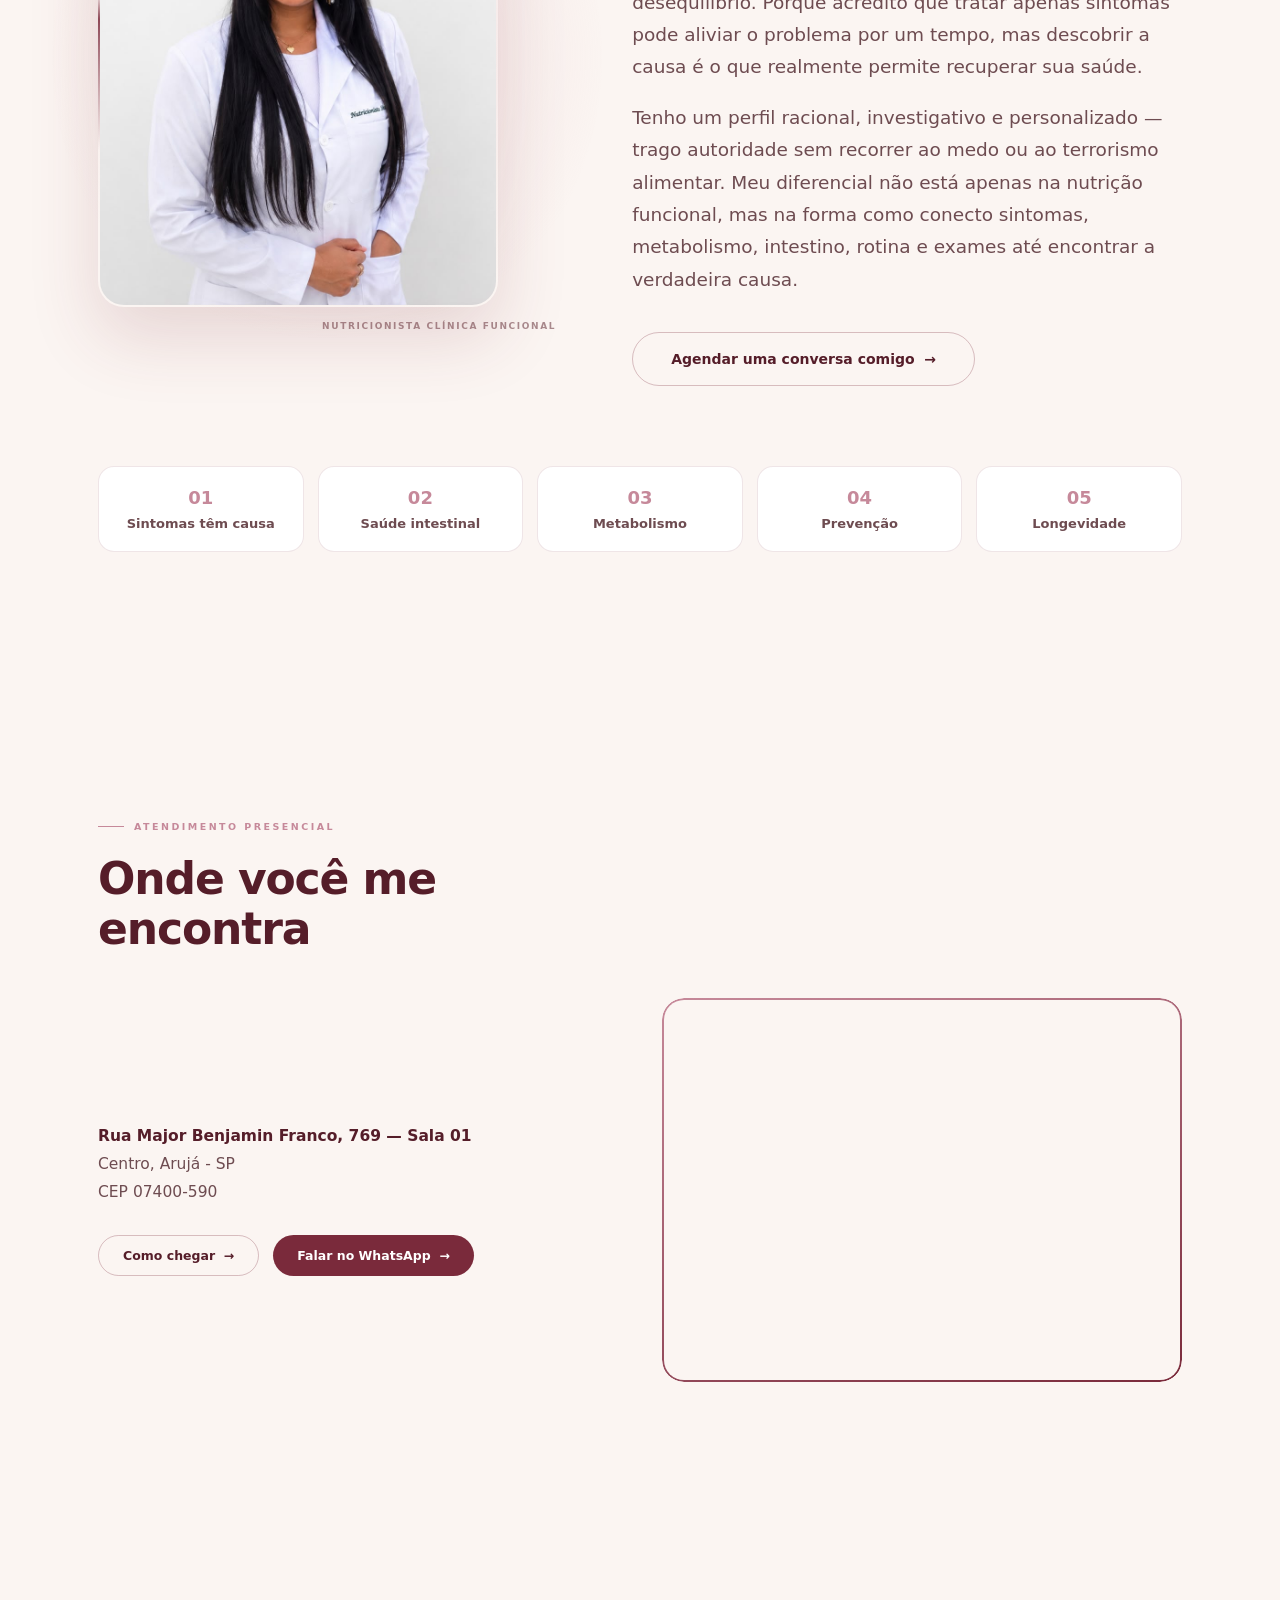
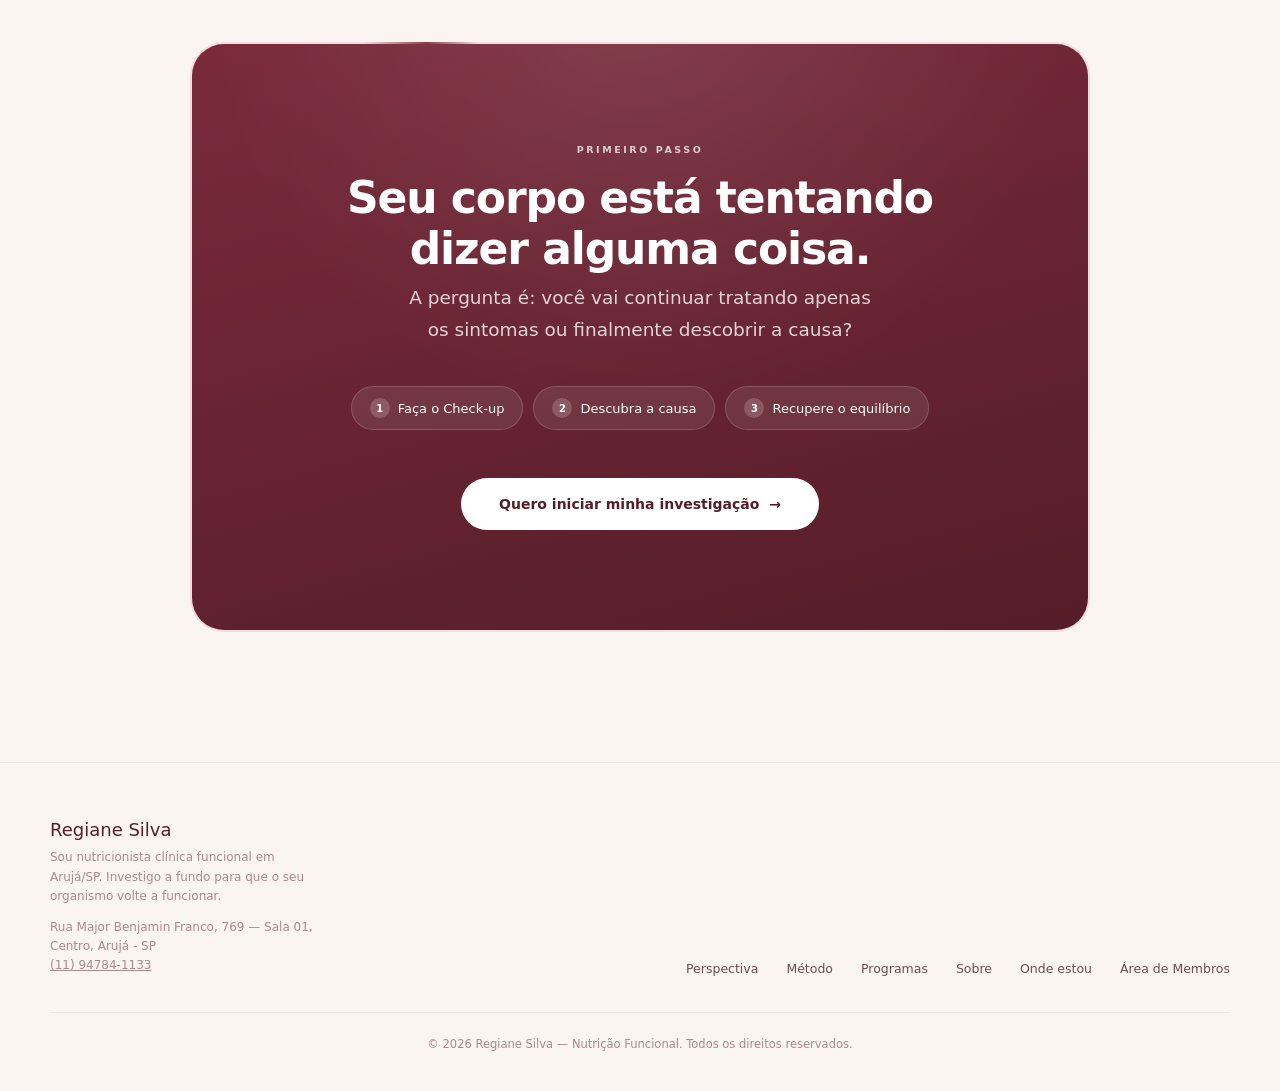
==== commit 9c788800: "Instala Google Analytics em todo o site" ====
--- a/index.html
+++ b/index.html
@@ -1,6 +1,14 @@
 <!DOCTYPE html>
 <html lang="pt-BR">
 <head>
+  <!-- Google tag (gtag.js) -->
+  <script async src="https://www.googletagmanager.com/gtag/js?id=G-J4VXE3Y306"></script>
+  <script>
+    window.dataLayer = window.dataLayer || [];
+    function gtag(){dataLayer.push(arguments);}
+    gtag('js', new Date());
+    gtag('config', 'G-J4VXE3Y306');
+  </script>
 <meta name="facebook-domain-verification" content="6pb67tmj2xewxksyf8dis3u90ygink" />
 <!-- Meta Pixel Code -->
 <script>
--- a/assets/css/style.css
+++ b/assets/css/style.css
@@ -576,7 +576,7 @@
 .video-toast.show{ opacity:1; transform:translateX(-50%) translateY(0); }
 
 /* ── MEMBER PORTAL CHOOSER ── */
-.portal-grid{ display:grid; grid-template-columns:1fr 1fr; gap:22px; max-width:820px; margin:0 auto; }
+.portal-grid{ display:grid; grid-template-columns:repeat(3,1fr); gap:22px; max-width:1100px; margin:0 auto; }
 .portal-card{ padding:44px 34px; border-radius:24px; background:var(--surface); border:1px solid var(--hairline); text-align:left; text-decoration:none; display:block; transition:all .3s; }
 .portal-card:hover{ border-color:rgba(122,42,59,.26); transform:translateY(-8px); box-shadow:0 22px 50px rgba(122,42,59,.14); }
 .portal-icon{ width:52px; height:52px; border-radius:14px; background:var(--rose-mist); color:var(--marsala); display:flex; align-items:center; justify-content:center; margin-bottom:24px; }
